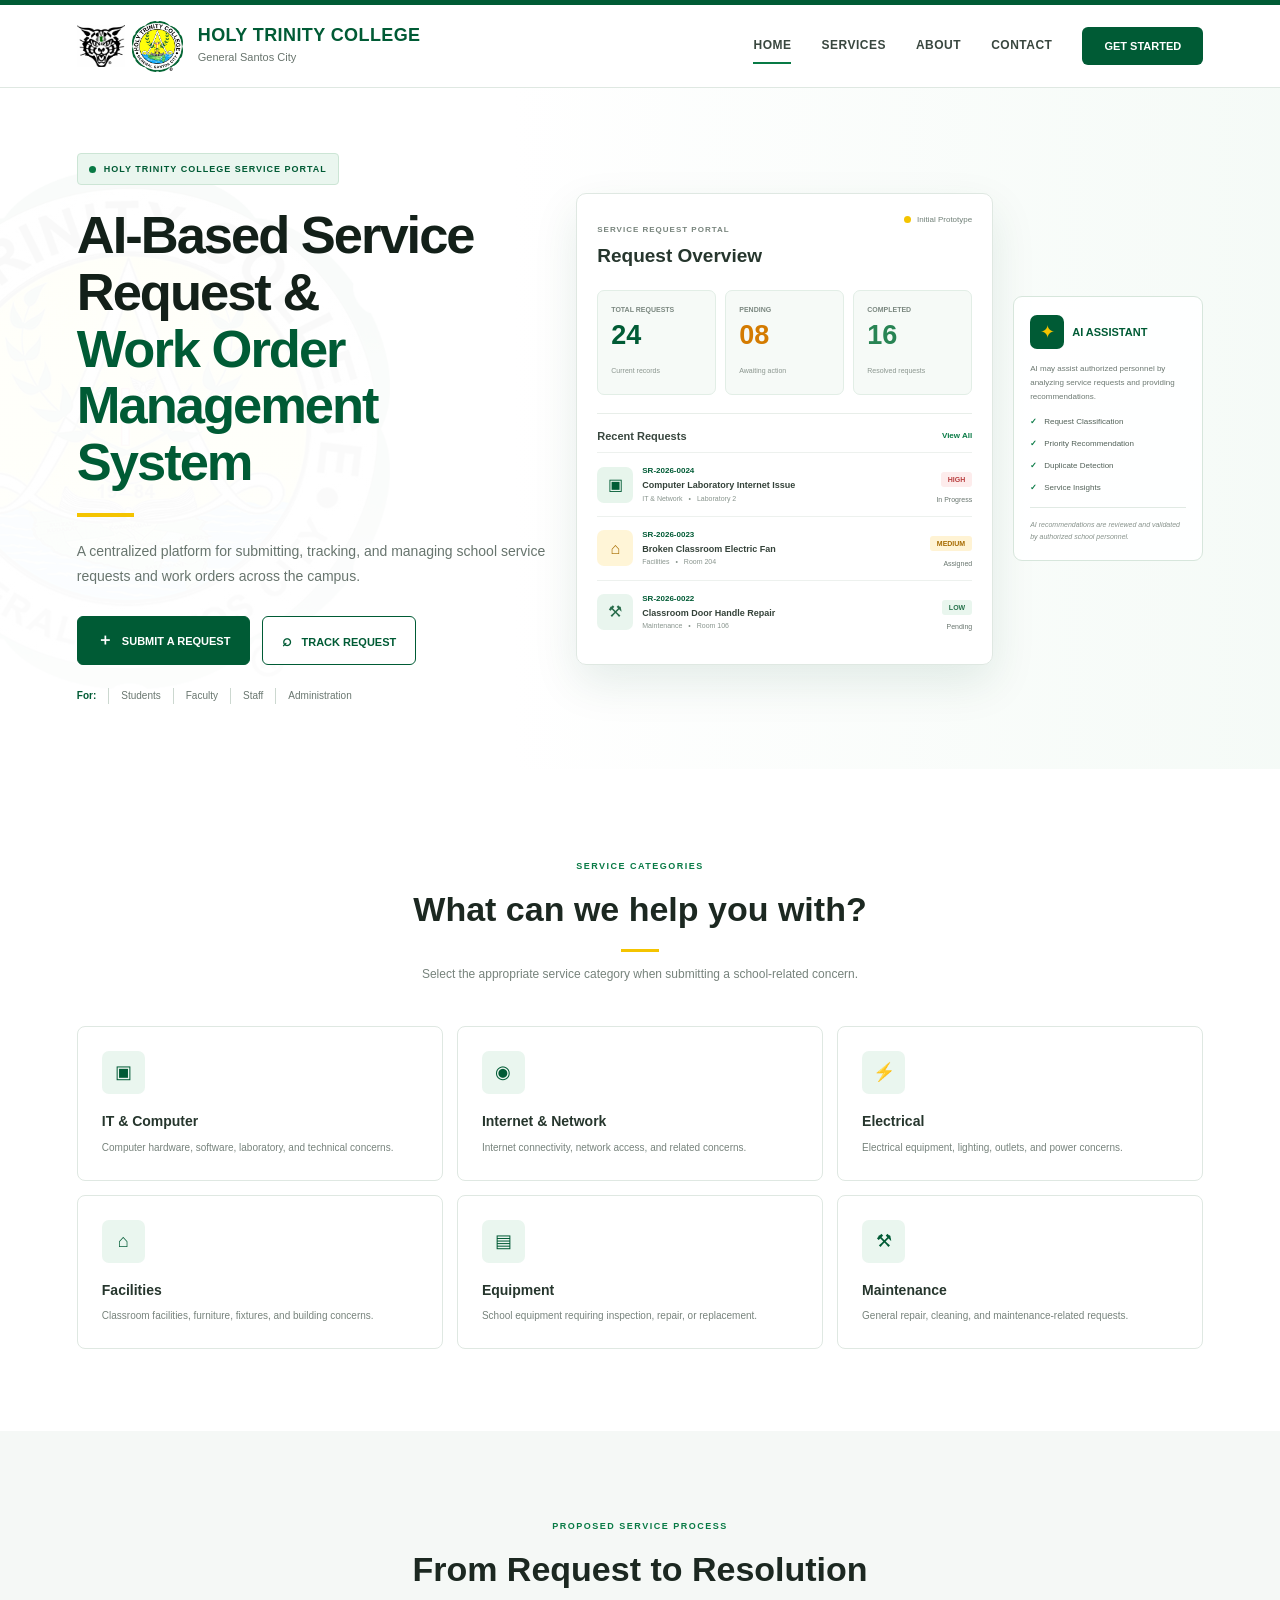
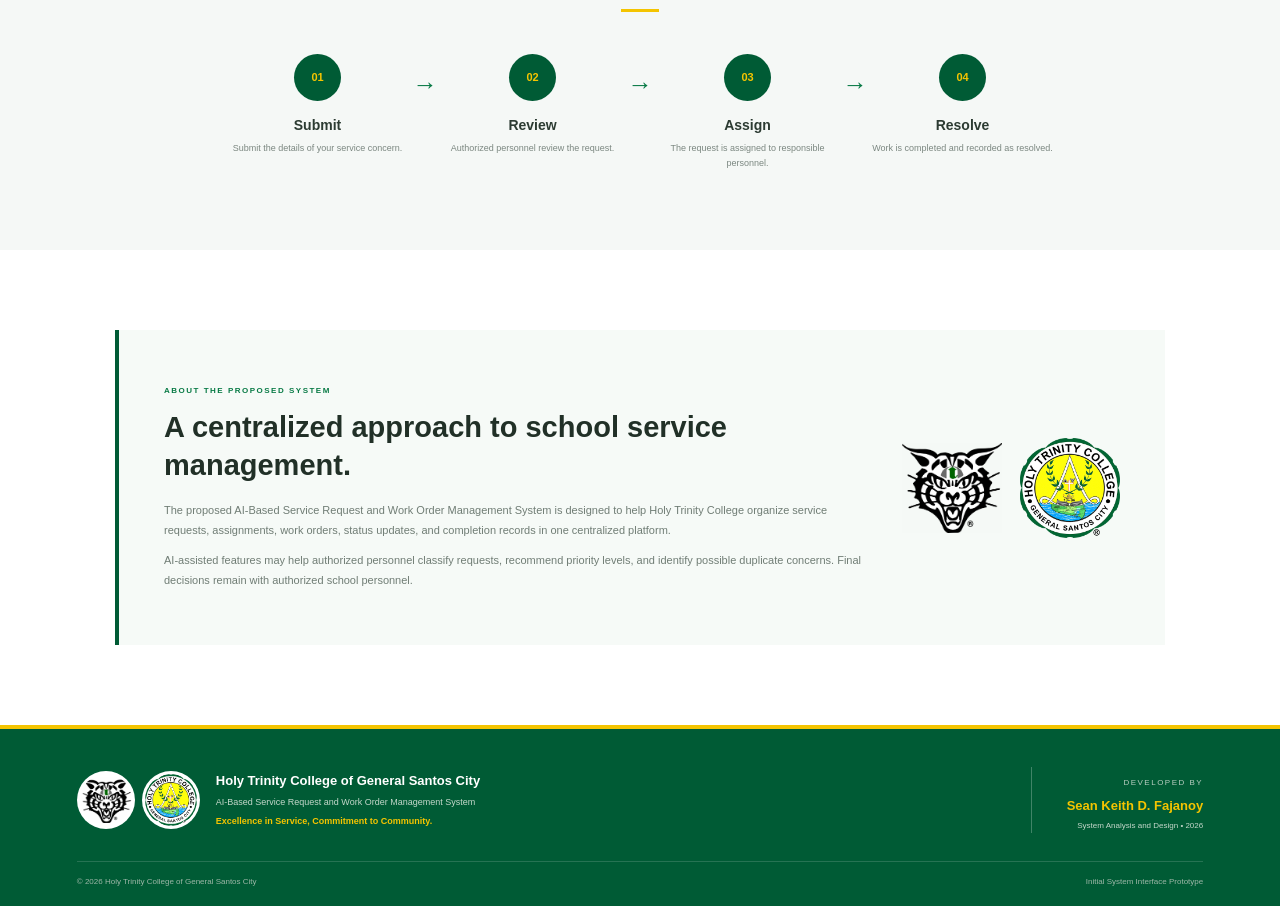
==== index.html @ aeca8814 "Initial system interface prototype" ====
<!DOCTYPE html>
<html lang="en">

<head>
    <meta charset="UTF-8">
    <meta name="viewport" content="width=device-width, initial-scale=1.0">

    <title>AI-Based Service Request and Work Order Management System</title>

    <link rel="stylesheet" href="css/style.css">
</head>

<body>

    <!-- =========================
         HEADER
    ========================== -->

    <header class="header">

        <div class="brand">

            <div class="logos">

                <img src="images/wildcatslogo.png"
                     alt="Holy Trinity College Wildcats Logo"
                     class="wildcats-logo">

                <img src="images/htclogo.png"
                     alt="Holy Trinity College Seal"
                     class="school-logo">

            </div>

            <div class="school-name">

                <h2>HOLY TRINITY COLLEGE</h2>

                <p>General Santos City</p>

            </div>

        </div>


        <nav>

            <a href="#home" class="active">HOME</a>

            <a href="#services">SERVICES</a>

            <a href="#about">ABOUT</a>

            <a href="#contact">CONTACT</a>

            <button class="nav-button" id="getStartedButton">
                GET STARTED
            </button>

        </nav>

    </header>



    <!-- =========================
         MAIN CONTENT
    ========================== -->

    <main>


        <!-- HERO SECTION -->

        <section class="hero" id="home">

            <div class="hero-background"></div>


            <div class="hero-content">

                <div class="school-label">

                    <span class="green-dot"></span>

                    HOLY TRINITY COLLEGE SERVICE PORTAL

                </div>


                <h1>

                    AI-Based Service Request &

                    <span>
                        Work Order Management System
                    </span>

                </h1>


                <div class="gold-line"></div>


                <p class="hero-description">

                    A centralized platform for submitting,
                    tracking, and managing school service
                    requests and work orders across the campus.

                </p>


                <div class="hero-buttons">

                    <button class="primary-button"
                            id="requestButton">

                        <span>＋</span>

                        SUBMIT A REQUEST

                    </button>


                    <button class="secondary-button"
                            id="trackButton">

                        <span>⌕</span>

                        TRACK REQUEST

                    </button>

                </div>


                <div class="users">

                    <strong>For:</strong>

                    <span>Students</span>

                    <span>Faculty</span>

                    <span>Staff</span>

                    <span>Administration</span>

                </div>

            </div>



            <!-- REQUEST DASHBOARD -->

            <div class="dashboard">

                <div class="dashboard-header">

                    <div>

                        <span class="dashboard-label">
                            SERVICE REQUEST PORTAL
                        </span>

                        <h2>
                            Request Overview
                        </h2>

                    </div>


                    <div class="prototype-status">

                        <span></span>

                        Initial Prototype

                    </div>

                </div>


                <!-- STATISTICS -->

                <div class="statistics">

                    <div class="stat-card">

                        <span>
                            TOTAL REQUESTS
                        </span>

                        <strong>
                            24
                        </strong>

                        <small>
                            Current records
                        </small>

                    </div>


                    <div class="stat-card pending-stat">

                        <span>
                            PENDING
                        </span>

                        <strong>
                            08
                        </strong>

                        <small>
                            Awaiting action
                        </small>

                    </div>


                    <div class="stat-card completed-stat">

                        <span>
                            COMPLETED
                        </span>

                        <strong>
                            16
                        </strong>

                        <small>
                            Resolved requests
                        </small>

                    </div>

                </div>



                <!-- RECENT REQUESTS -->

                <div class="recent-section">

                    <div class="section-header">

                        <h3>
                            Recent Requests
                        </h3>

                        <a href="#">
                            View All
                        </a>

                    </div>


                    <!-- REQUEST 1 -->

                    <div class="request-row">

                        <div class="request-icon computer">
                            <span>▣</span>
                        </div>


                        <div class="request-details">

                            <strong>
                                SR-2026-0024
                            </strong>

                            <h4>
                                Computer Laboratory Internet Issue
                            </h4>

                            <p>
                                IT & Network
                                <span>•</span>
                                Laboratory 2
                            </p>

                        </div>


                        <div class="request-status">

                            <span class="priority high">
                                HIGH
                            </span>

                            <small>
                                In Progress
                            </small>

                        </div>

                    </div>



                    <!-- REQUEST 2 -->

                    <div class="request-row">

                        <div class="request-icon facilities">
                            <span>⌂</span>
                        </div>


                        <div class="request-details">

                            <strong>
                                SR-2026-0023
                            </strong>

                            <h4>
                                Broken Classroom Electric Fan
                            </h4>

                            <p>
                                Facilities
                                <span>•</span>
                                Room 204
                            </p>

                        </div>


                        <div class="request-status">

                            <span class="priority medium">
                                MEDIUM
                            </span>

                            <small>
                                Assigned
                            </small>

                        </div>

                    </div>



                    <!-- REQUEST 3 -->

                    <div class="request-row">

                        <div class="request-icon maintenance">
                            <span>⚒</span>
                        </div>


                        <div class="request-details">

                            <strong>
                                SR-2026-0022
                            </strong>

                            <h4>
                                Classroom Door Handle Repair
                            </h4>

                            <p>
                                Maintenance
                                <span>•</span>
                                Room 106
                            </p>

                        </div>


                        <div class="request-status">

                            <span class="priority low">
                                LOW
                            </span>

                            <small>
                                Pending
                            </small>

                        </div>

                    </div>

                </div>

            </div>



            <!-- AI PANEL -->

            <div class="ai-panel">

                <div class="ai-header">

                    <div class="ai-icon">
                        ✦
                    </div>

                    <h3>
                        AI ASSISTANT
                    </h3>

                </div>


                <p>

                    AI may assist authorized personnel
                    by analyzing service requests and
                    providing recommendations.

                </p>


                <div class="ai-feature">

                    <span>✓</span>

                    Request Classification

                </div>


                <div class="ai-feature">

                    <span>✓</span>

                    Priority Recommendation

                </div>


                <div class="ai-feature">

                    <span>✓</span>

                    Duplicate Detection

                </div>


                <div class="ai-feature">

                    <span>✓</span>

                    Service Insights

                </div>


                <div class="ai-note">

                    AI recommendations are reviewed
                    and validated by authorized
                    school personnel.

                </div>

            </div>

        </section>



        <!-- SERVICES SECTION -->

        <section class="services" id="services">

            <div class="section-title">

                <span>
                    SERVICE CATEGORIES
                </span>

                <h2>
                    What can we help you with?
                </h2>

                <div class="title-line"></div>

                <p>
                    Select the appropriate service category
                    when submitting a school-related concern.
                </p>

            </div>


            <div class="service-grid">


                <div class="service-card">

                    <div class="service-icon">
                        ▣
                    </div>

                    <h3>
                        IT & Computer
                    </h3>

                    <p>
                        Computer hardware, software,
                        laboratory, and technical concerns.
                    </p>

                </div>



                <div class="service-card">

                    <div class="service-icon">
                        ◉
                    </div>

                    <h3>
                        Internet & Network
                    </h3>

                    <p>
                        Internet connectivity, network
                        access, and related concerns.
                    </p>

                </div>



                <div class="service-card">

                    <div class="service-icon">
                        ⚡
                    </div>

                    <h3>
                        Electrical
                    </h3>

                    <p>
                        Electrical equipment, lighting,
                        outlets, and power concerns.
                    </p>

                </div>



                <div class="service-card">

                    <div class="service-icon">
                        ⌂
                    </div>

                    <h3>
                        Facilities
                    </h3>

                    <p>
                        Classroom facilities, furniture,
                        fixtures, and building concerns.
                    </p>

                </div>



                <div class="service-card">

                    <div class="service-icon">
                        ▤
                    </div>

                    <h3>
                        Equipment
                    </h3>

                    <p>
                        School equipment requiring
                        inspection, repair, or replacement.
                    </p>

                </div>



                <div class="service-card">

                    <div class="service-icon">
                        ⚒
                    </div>

                    <h3>
                        Maintenance
                    </h3>

                    <p>
                        General repair, cleaning, and
                        maintenance-related requests.
                    </p>

                </div>

            </div>

        </section>



        <!-- WORKFLOW -->

        <section class="workflow">

            <div class="section-title">

                <span>
                    PROPOSED SERVICE PROCESS
                </span>

                <h2>
                    From Request to Resolution
                </h2>

                <div class="title-line"></div>

            </div>


            <div class="workflow-container">


                <div class="workflow-step">

                    <div class="step-number">
                        01
                    </div>

                    <h3>
                        Submit
                    </h3>

                    <p>
                        Submit the details of
                        your service concern.
                    </p>

                </div>


                <div class="workflow-arrow">
                    →
                </div>


                <div class="workflow-step">

                    <div class="step-number">
                        02
                    </div>

                    <h3>
                        Review
                    </h3>

                    <p>
                        Authorized personnel
                        review the request.
                    </p>

                </div>


                <div class="workflow-arrow">
                    →
                </div>


                <div class="workflow-step">

                    <div class="step-number">
                        03
                    </div>

                    <h3>
                        Assign
                    </h3>

                    <p>
                        The request is assigned
                        to responsible personnel.
                    </p>

                </div>


                <div class="workflow-arrow">
                    →
                </div>


                <div class="workflow-step">

                    <div class="step-number">
                        04
                    </div>

                    <h3>
                        Resolve
                    </h3>

                    <p>
                        Work is completed and
                        recorded as resolved.
                    </p>

                </div>

            </div>

        </section>



        <!-- ABOUT SECTION -->

        <section class="about" id="about">

            <div class="about-box">

                <div class="about-content">

                    <span>
                        ABOUT THE PROPOSED SYSTEM
                    </span>

                    <h2>
                        A centralized approach
                        to school service management.
                    </h2>

                    <p>
                        The proposed AI-Based Service Request
                        and Work Order Management System is
                        designed to help Holy Trinity College
                        organize service requests, assignments,
                        work orders, status updates, and
                        completion records in one centralized
                        platform.
                    </p>

                    <p>
                        AI-assisted features may help authorized
                        personnel classify requests, recommend
                        priority levels, and identify possible
                        duplicate concerns. Final decisions
                        remain with authorized school personnel.
                    </p>

                </div>


                <div class="about-logos">

                    <img src="images/wildcatslogo.png"
                         alt="Wildcats Logo">

                    <img src="images/htclogo.png"
                         alt="Holy Trinity College Logo">

                </div>

            </div>

        </section>

    </main>



    <!-- =========================
         FOOTER
    ========================== -->

    <footer id="contact">

        <div class="footer-main">


            <div class="footer-brand">

                <div class="footer-logos">

                    <img src="images/wildcatslogo.png"
                         alt="Wildcats Logo">

                    <img src="images/htclogo.png"
                         alt="Holy Trinity College Logo">

                </div>


                <div>

                    <h3>
                        Holy Trinity College
                        of General Santos City
                    </h3>

                    <p>
                        AI-Based Service Request and
                        Work Order Management System
                    </p>

                    <strong>
                        Excellence in Service,
                        Commitment to Community.
                    </strong>

                </div>

            </div>



            <div class="developer">

                <span>
                    DEVELOPED BY
                </span>

                <h3>
                    Sean Keith D. Fajanoy
                </h3>

                <p>
                    System Analysis and Design
                    • 2026
                </p>

            </div>

        </div>


        <div class="footer-bottom">

            <span>
                © 2026 Holy Trinity College
                of General Santos City
            </span>

            <span>
                Initial System Interface Prototype
            </span>

        </div>

    </footer>



    <script src="js/script.js"></script>

</body>

</html>
---- css/style.css ----
/* =========================================
   GENERAL
========================================= */

* {
    margin: 0;
    padding: 0;
    box-sizing: border-box;
}

html {
    scroll-behavior: smooth;
}

body {
    font-family: "Segoe UI", Arial, sans-serif;

    background: #ffffff;

    color: #17231d;

    line-height: 1.6;
}

button {
    font-family: inherit;
}


/* =========================================
   SCHOOL COLORS
========================================= */

:root {

    --green-dark: #005b35;

    --green: #087a45;

    --green-light: #eaf6ef;

    --gold: #f4c400;

    --gold-light: #fff7cc;

    --white: #ffffff;

    --black: #17231d;

    --gray: #66736c;

    --light-gray: #f5f8f6;

    --border: #dfe8e2;

}


/* =========================================
   HEADER
========================================= */

.header {

    height: 88px;

    padding: 0 6%;

    display: flex;

    align-items: center;

    justify-content: space-between;

    background: #ffffff;

    border-top: 5px solid var(--green-dark);

    border-bottom: 1px solid var(--border);

    position: sticky;

    top: 0;

    z-index: 1000;

}


/* BRAND */

.brand {

    display: flex;

    align-items: center;

    gap: 15px;

}


.logos {

    display: flex;

    align-items: center;

    gap: 7px;

}


.wildcats-logo {

    width: 48px;

    height: 48px;

    object-fit: contain;

}


.school-logo {

    width: 51px;

    height: 51px;

    object-fit: contain;

}


.school-name h2 {

    font-size: 18px;

    color: var(--green-dark);

    letter-spacing: .4px;

    line-height: 1.1;

}


.school-name p {

    color: #68746d;

    font-size: 11px;

    margin-top: 3px;

}


/* NAVIGATION */

nav {

    display: flex;

    align-items: center;

    gap: 30px;

}


nav a {

    text-decoration: none;

    color: #39473f;

    font-size: 12px;

    font-weight: 600;

    letter-spacing: .5px;

    position: relative;

}


nav a::after {

    content: "";

    position: absolute;

    left: 0;

    bottom: -8px;

    width: 0;

    height: 2px;

    background: var(--green);

    transition: .2s;

}


nav a:hover::after,

nav a.active::after {

    width: 100%;

}


.nav-button {

    border: none;

    background: var(--green-dark);

    color: white;

    padding: 13px 22px;

    border-radius: 6px;

    font-size: 11px;

    font-weight: 700;

    cursor: pointer;

    transition: .2s;

}


.nav-button:hover {

    background: #004627;

    transform: translateY(-1px);

}


/* =========================================
   HERO
========================================= */

.hero {

    position: relative;

    min-height: 620px;

    padding: 65px 6%;

    display: grid;

    grid-template-columns: 1.15fr 1fr 190px;

    gap: 20px;

    align-items: center;

    overflow: hidden;

    background:
        linear-gradient(
            90deg,
            rgba(255,255,255,.97) 0%,
            rgba(255,255,255,.91) 40%,
            rgba(244,250,246,.90) 100%
        );

}


/* BACKGROUND IMAGE EFFECT */

.hero-background {

    position: absolute;

    inset: 0;

    background-image:
        linear-gradient(
            rgba(255,255,255,.72),
            rgba(255,255,255,.90)
        ),
        url("../images/htclogo.png");

    background-size: 520px;

    background-repeat: no-repeat;

    background-position: -130px center;

    opacity: .09;

    pointer-events: none;

}


/* HERO CONTENT */

.hero-content {

    position: relative;

    z-index: 2;

}


.school-label {

    display: inline-flex;

    align-items: center;

    gap: 8px;

    background: var(--green-light);

    color: var(--green-dark);

    border: 1px solid #cce5d5;

    border-radius: 4px;

    padding: 8px 11px;

    font-size: 9px;

    font-weight: 800;

    letter-spacing: 1px;

    margin-bottom: 22px;

}


.green-dot {

    width: 7px;

    height: 7px;

    background: var(--green);

    border-radius: 50%;

}


.hero h1 {

    max-width: 680px;

    font-size: clamp(39px, 4.1vw, 57px);

    line-height: 1.08;

    letter-spacing: -2px;

    color: #132019;

}


.hero h1 span {

    display: block;

    color: var(--green-dark);

}


.gold-line {

    width: 57px;

    height: 4px;

    background: var(--gold);

    margin: 22px 0;

}


.hero-description {

    max-width: 570px;

    font-size: 14px;

    color: #68756e;

    line-height: 1.8;

}


.hero-buttons {

    display: flex;

    gap: 12px;

    margin-top: 27px;

}


.primary-button,
.secondary-button {

    padding: 13px 19px;

    border-radius: 6px;

    font-size: 11px;

    font-weight: 700;

    cursor: pointer;

    transition: .2s;

}


.primary-button {

    background: var(--green-dark);

    color: white;

    border: 1px solid var(--green-dark);

}


.primary-button:hover {

    background: #004a2b;

    transform: translateY(-2px);

}


.secondary-button {

    background: white;

    color: var(--green-dark);

    border: 1px solid var(--green-dark);

}


.secondary-button:hover {

    background: var(--green-light);

}


.primary-button span,
.secondary-button span {

    font-size: 16px;

    margin-right: 6px;

}


.users {

    margin-top: 23px;

    display: flex;

    flex-wrap: wrap;

    gap: 12px;

    color: #69766f;

    font-size: 10px;

}


.users strong {

    color: var(--green-dark);

}


.users span {

    padding-left: 12px;

    border-left: 1px solid #ccd8d0;

}


/* =========================================
   DASHBOARD
========================================= */

.dashboard {

    position: relative;

    z-index: 3;

    background: rgba(255,255,255,.97);

    border: 1px solid var(--border);

    border-radius: 10px;

    padding: 20px;

    box-shadow:
        0 18px 45px rgba(0,80,45,.10);

}


.dashboard-header {

    display: flex;

    align-items: flex-start;

    justify-content: space-between;

    margin-bottom: 18px;

}


.dashboard-label {

    color: #77847c;

    font-size: 8px;

    font-weight: 800;

    letter-spacing: 1px;

}


.dashboard-header h2 {

    font-size: 19px;

    color: #26362d;

    margin-top: 2px;

}


.prototype-status {

    display: flex;

    align-items: center;

    gap: 6px;

    font-size: 8px;

    color: #718078;

}


.prototype-status span {

    width: 7px;

    height: 7px;

    background: var(--gold);

    border-radius: 50%;

}


/* STATISTICS */

.statistics {

    display: grid;

    grid-template-columns: repeat(3, 1fr);

    gap: 9px;

}


.stat-card {

    background: #f6faf7;

    border: 1px solid #e2eee6;

    padding: 13px;

    border-radius: 7px;

}


.stat-card span {

    display: block;

    color: #7b8880;

    font-size: 7px;

    font-weight: 700;

}


.stat-card strong {

    display: block;

    color: var(--green-dark);

    font-size: 27px;

    line-height: 1.2;

    margin: 4px 0;

}


.stat-card small {

    color: #8b968f;

    font-size: 7px;

}


.pending-stat strong {

    color: #d47b00;

}


.completed-stat strong {

    color: #288454;

}


/* RECENT REQUESTS */

.recent-section {

    margin-top: 18px;

    border-top: 1px solid #e8eee9;

    padding-top: 14px;

}


.section-header {

    display: flex;

    align-items: center;

    justify-content: space-between;

    margin-bottom: 7px;

}


.section-header h3 {

    font-size: 11px;

    color: #39473f;

}


.section-header a {

    text-decoration: none;

    font-size: 8px;

    color: var(--green);

    font-weight: 700;

}


.request-row {

    display: flex;

    align-items: center;

    gap: 9px;

    padding: 11px 0;

    border-top: 1px solid #edf1ee;

}


.request-icon {

    min-width: 36px;

    width: 36px;

    height: 36px;

    border-radius: 7px;

    display: flex;

    align-items: center;

    justify-content: center;

    font-size: 16px;

}


.computer {

    color: var(--green-dark);

    background: #e7f5ec;

}


.facilities {

    color: #a76d00;

    background: #fff5d7;

}


.maintenance {

    color: #276c4a;

    background: #e9f5ee;

}


.request-details {

    flex: 1;

    min-width: 0;

}


.request-details strong {

    display: block;

    font-size: 8px;

    color: var(--green-dark);

}


.request-details h4 {

    font-size: 9px;

    color: #344239;

    white-space: nowrap;

    overflow: hidden;

    text-overflow: ellipsis;

}


.request-details p {

    font-size: 7px;

    color: #89958e;

}


.request-details p span {

    padding: 0 4px;

}


.request-status {

    text-align: right;

}


.request-status small {

    display: block;

    font-size: 7px;

    color: #68756e;

    margin-top: 4px;

}


.priority {

    padding: 4px 7px;

    border-radius: 3px;

    font-size: 7px;

    font-weight: 800;

}


.high {

    color: #b94040;

    background: #fdecec;

}


.medium {

    color: #a66a00;

    background: #fff3d4;

}


.low {

    color: #27734c;

    background: #e9f6ee;

}


/* =========================================
   AI PANEL
========================================= */

.ai-panel {

    position: relative;

    z-index: 3;

    border: 1px solid #d7e6dc;

    background: rgba(255,255,255,.94);

    border-radius: 9px;

    padding: 18px 16px;

    align-self: center;

}


.ai-header {

    display: flex;

    align-items: center;

    gap: 8px;

    margin-bottom: 13px;

}


.ai-icon {

    width: 34px;

    height: 34px;

    background: var(--green-dark);

    color: var(--gold);

    border-radius: 7px;

    display: flex;

    justify-content: center;

    align-items: center;

    font-size: 18px;

}


.ai-header h3 {

    font-size: 11px;

    color: var(--green-dark);

}


.ai-panel > p {

    font-size: 8px;

    color: #6d7972;

    line-height: 1.7;

    margin-bottom: 13px;

}


.ai-feature {

    display: flex;

    align-items: center;

    gap: 7px;

    color: #526158;

    font-size: 8px;

    margin: 9px 0;

}


.ai-feature span {

    color: var(--green);

    font-weight: 900;

}


.ai-note {

    border-top: 1px solid #e1eae4;

    margin-top: 13px;

    padding-top: 11px;

    color: #87928b;

    font-size: 7px;

    font-style: italic;

    line-height: 1.6;

}


/* =========================================
   SERVICES
========================================= */

.services {

    padding: 82px 6%;

    background: white;

}


.section-title {

    text-align: center;

    max-width: 650px;

    margin: auto auto 42px;

}


.section-title > span {

    color: var(--green);

    font-size: 9px;

    font-weight: 800;

    letter-spacing: 1.5px;

}


.section-title h2 {

    font-size: 34px;

    color: #1c2821;

    margin: 5px 0;

}


.title-line {

    width: 38px;

    height: 3px;

    background: var(--gold);

    margin: 13px auto;

}


.section-title p {

    color: #77837c;

    font-size: 12px;

}


.service-grid {

    max-width: 1200px;

    margin: auto;

    display: grid;

    grid-template-columns: repeat(3, 1fr);

    gap: 14px;

}


.service-card {

    padding: 24px;

    border: 1px solid var(--border);

    border-radius: 8px;

    background: #ffffff;

    transition: .25s;

}


.service-card:hover {

    border-color: #9fc8ad;

    box-shadow:
        0 10px 30px rgba(0,90,50,.08);

    transform: translateY(-4px);

}


.service-icon {

    width: 43px;

    height: 43px;

    display: flex;

    justify-content: center;

    align-items: center;

    background: var(--green-light);

    color: var(--green-dark);

    border-radius: 7px;

    font-size: 18px;

    margin-bottom: 16px;

}


.service-card h3 {

    font-size: 14px;

    color: #26362d;

    margin-bottom: 6px;

}


.service-card p {

    color: #77837c;

    font-size: 10px;

    line-height: 1.7;

}


/* =========================================
   WORKFLOW
========================================= */

.workflow {

    padding: 80px 6%;

    background: #f5f8f6;

}


.workflow-container {

    max-width: 1000px;

    margin: auto;

    display: flex;

    align-items: flex-start;

    justify-content: center;

}


.workflow-step {

    text-align: center;

    width: 190px;

}


.step-number {

    width: 47px;

    height: 47px;

    margin: auto auto 13px;

    border-radius: 50%;

    background: var(--green-dark);

    color: var(--gold);

    display: flex;

    justify-content: center;

    align-items: center;

    font-size: 11px;

    font-weight: 800;

}


.workflow-step h3 {

    font-size: 14px;

    color: #2c3b32;

}


.workflow-step p {

    font-size: 9px;

    color: #7b8780;

    line-height: 1.6;

    margin-top: 5px;

}


.workflow-arrow {

    color: var(--green);

    font-size: 25px;

    margin-top: 10px;

}


/* =========================================
   ABOUT
========================================= */

.about {

    padding: 80px 6%;

    background: white;

}


.about-box {

    max-width: 1050px;

    margin: auto;

    background: #f6faf7;

    border-left: 4px solid var(--green-dark);

    padding: 45px;

    display: flex;

    justify-content: space-between;

    align-items: center;

    gap: 40px;

}


.about-content {

    max-width: 720px;

}


.about-content > span {

    color: var(--green);

    font-size: 8px;

    font-weight: 800;

    letter-spacing: 1.5px;

}


.about-content h2 {

    font-size: 29px;

    line-height: 1.3;

    color: #213027;

    margin: 8px 0 17px;

}


.about-content p {

    color: #707d75;

    font-size: 11px;

    line-height: 1.8;

    margin-bottom: 10px;

}


.about-logos {

    display: flex;

    align-items: center;

    gap: 18px;

}


.about-logos img {

    width: 100px;

    height: 100px;

    object-fit: contain;

}


/* =========================================
   FOOTER
========================================= */

footer {

    background: var(--green-dark);

    color: white;

    padding: 38px 6% 18px;

    border-top: 4px solid var(--gold);

}


.footer-main {

    display: flex;

    justify-content: space-between;

    align-items: center;

    gap: 30px;

}


.footer-brand {

    display: flex;

    align-items: center;

    gap: 16px;

}


.footer-logos {

    display: flex;

    gap: 7px;

}


.footer-logos img {

    width: 58px;

    height: 58px;

    object-fit: contain;

    background: white;

    border-radius: 50%;

    padding: 3px;

}


.footer-brand h3 {

    font-size: 13px;

}


.footer-brand p {

    font-size: 9px;

    color: #c4d8cb;

    margin-top: 3px;

}


.footer-brand strong {

    display: block;

    color: var(--gold);

    font-size: 9px;

    margin-top: 5px;

}


.developer {

    text-align: right;

    border-left: 1px solid rgba(255,255,255,.25);

    padding-left: 35px;

}


.developer span {

    color: #b8cec1;

    font-size: 8px;

    letter-spacing: 1.5px;

}


.developer h3 {

    color: var(--gold);

    font-size: 13px;

    margin-top: 3px;

}


.developer p {

    color: #c4d8cb;

    font-size: 8px;

    margin-top: 3px;

}


.footer-bottom {

    border-top: 1px solid rgba(255,255,255,.15);

    margin-top: 28px;

    padding-top: 14px;

    display: flex;

    justify-content: space-between;

    color: #9db7a8;

    font-size: 8px;

}


/* =========================================
   RESPONSIVE
========================================= */

@media (max-width: 1150px) {

    .hero {

        grid-template-columns: 1fr 1fr;

    }

    .ai-panel {

        grid-column: 1 / -1;

        max-width: 500px;

        width: 100%;

        margin: auto;

    }

}


@media (max-width: 850px) {

    .header {

        padding: 0 4%;

    }

    nav a {

        display: none;

    }

    .hero {

        grid-template-columns: 1fr;

        padding: 55px 5%;

    }

    .hero-content {

        text-align: center;

    }

    .school-label {

        margin-left: auto;

        margin-right: auto;

    }

    .gold-line {

        margin-left: auto;

        margin-right: auto;

    }

    .hero-description {

        margin-left: auto;

        margin-right: auto;

    }

    .hero-buttons {

        justify-content: center;

    }

    .users {

        justify-content: center;

    }

    .dashboard {

        width: 100%;

    }

    .ai-panel {

        grid-column: auto;

        max-width: none;

    }

    .service-grid {

        grid-template-columns: repeat(2, 1fr);

    }

    .about-box {

        flex-direction: column;

        align-items: flex-start;

    }

}


@media (max-width: 600px) {

    .header {

        height: 76px;

    }

    .school-name h2 {

        font-size: 13px;

    }

    .school-name p {

        font-size: 9px;

    }

    .wildcats-logo {

        width: 38px;

        height: 38px;

    }

    .school-logo {

        width: 40px;

        height: 40px;

    }

    .nav-button {

        padding: 10px 13px;

        font-size: 9px;

    }

    .hero h1 {

        font-size: 38px;

    }

    .hero-buttons {

        flex-direction: column;

    }

    .primary-button,
    .secondary-button {

        width: 100%;

    }

    .statistics {

        grid-template-columns: 1fr;

    }

    .service-grid {

        grid-template-columns: 1fr;

    }

    .workflow-container {

        flex-direction: column;

        align-items: center;

        gap: 15px;

    }

    .workflow-arrow {

        transform: rotate(90deg);

    }

    .about-box {

        padding: 30px;

    }

    .about-logos {

        width: 100%;

        justify-content: center;

    }

    .footer-main {

        flex-direction: column;

        align-items: flex-start;

    }

    .developer {

        text-align: left;

        border-left: none;

        border-top: 1px solid rgba(255,255,255,.25);

        padding-left: 0;

        padding-top: 20px;

        width: 100%;

    }

    .footer-bottom {

        flex-direction: column;

        gap: 5px;

    }

}
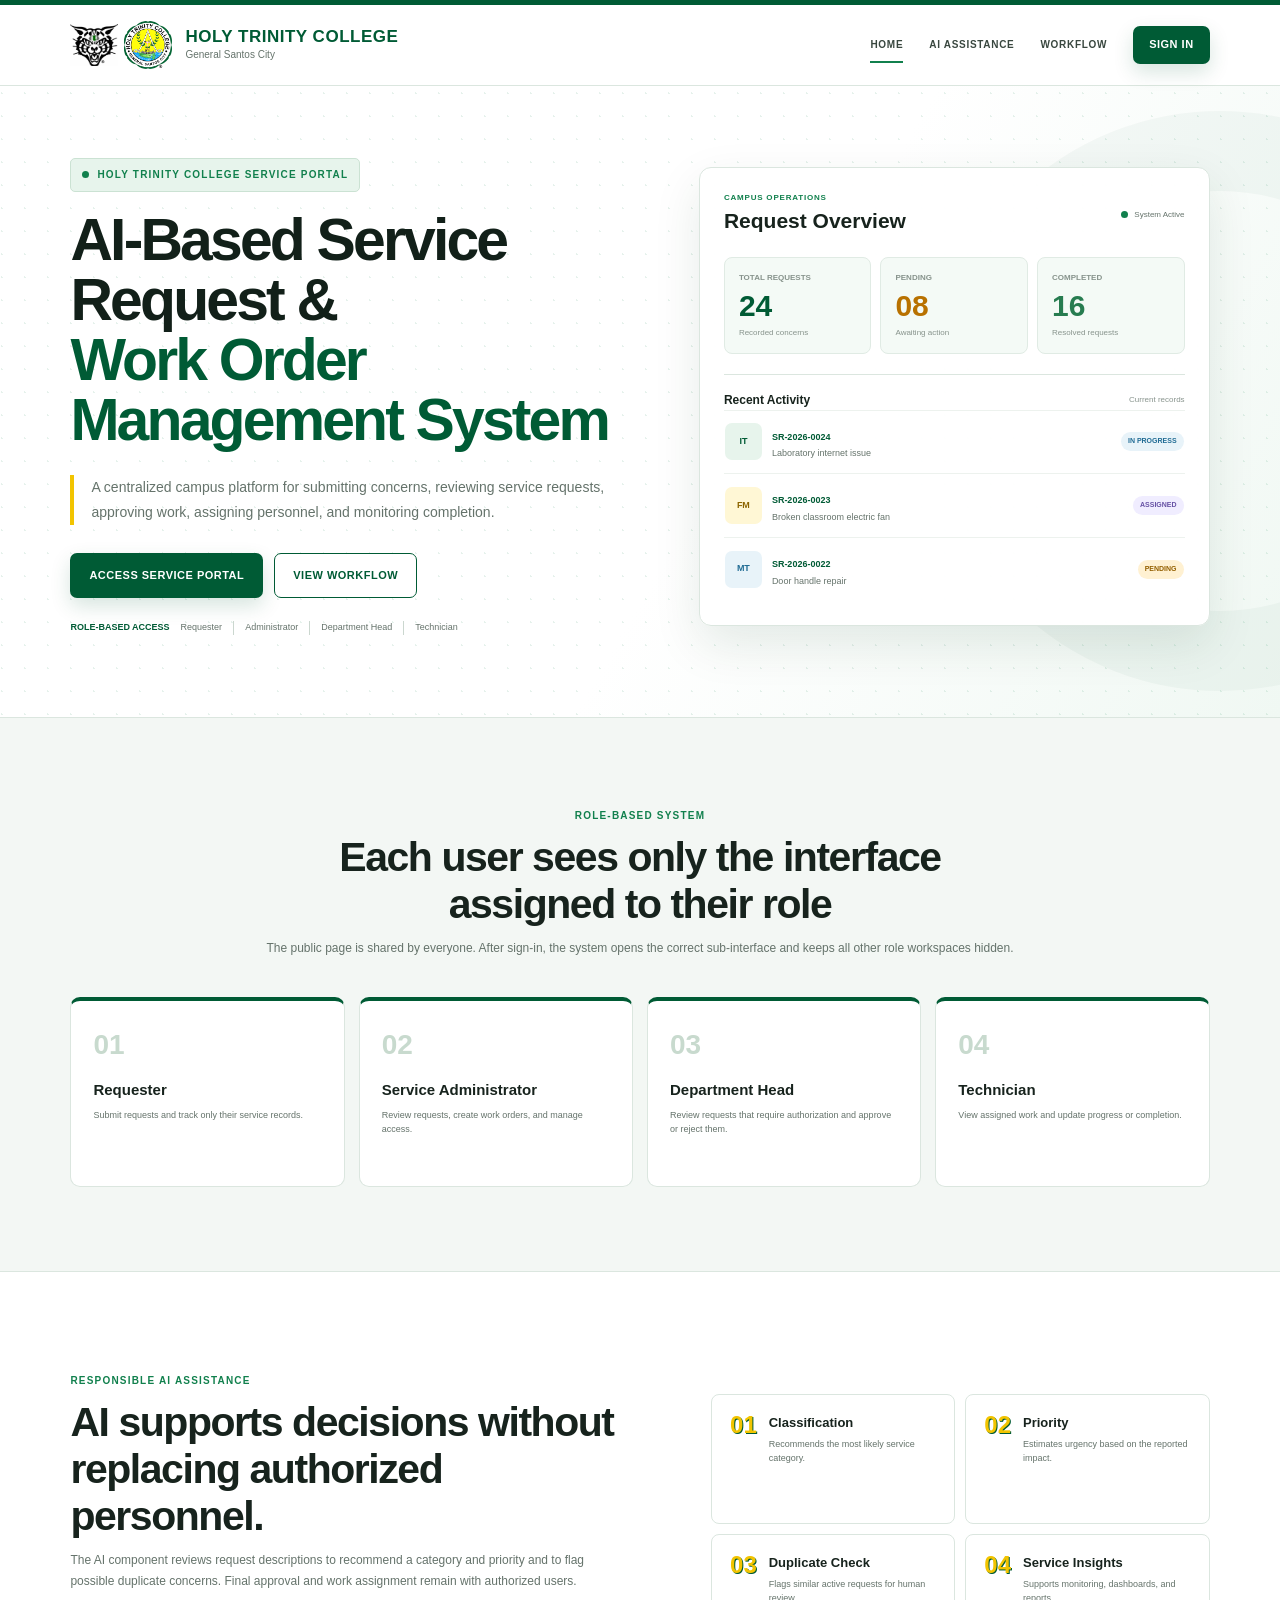
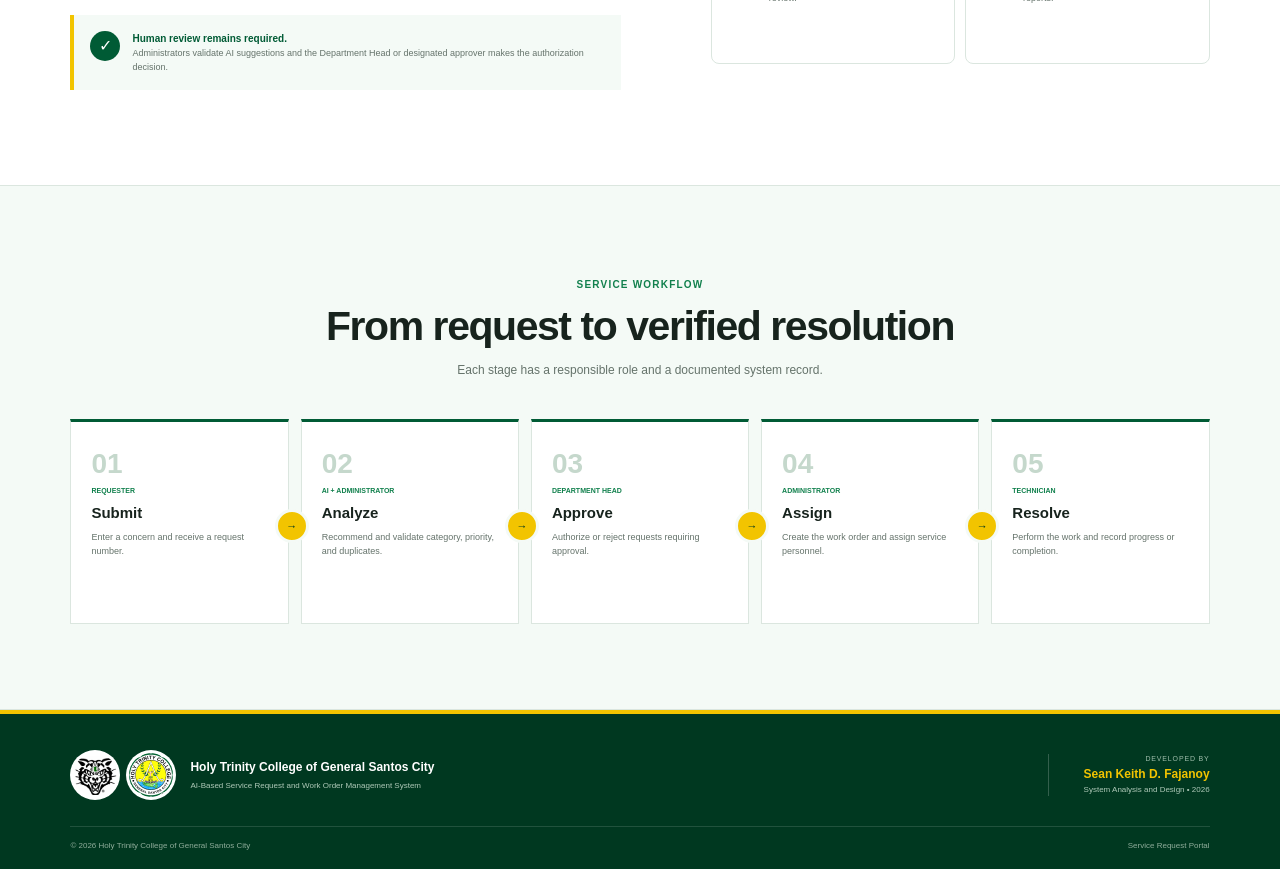
==== commit 465b3994: "Updated role-based interfaces and fixed sign in" ====
--- a/index.html
+++ b/index.html
@@ -1,817 +1,2897 @@
 <!DOCTYPE html>
 <html lang="en">
-
 <head>
     <meta charset="UTF-8">
     <meta name="viewport" content="width=device-width, initial-scale=1.0">
 
-    <title>AI-Based Service Request and Work Order Management System</title>
+    <meta
+        name="description"
+        content="AI-Based Service Request and Work Order Management System of Holy Trinity College of General Santos City."
+    >
+
+    <title>HTC Service Request Portal</title>
 
     <link rel="stylesheet" href="css/style.css">
 </head>
 
 <body>
 
-    <!-- =========================
+    <!-- =====================================================
+         ACCESSIBILITY
+    ====================================================== -->
+
+    <a class="skip-link" href="#mainContent">
+        Skip to main content
+    </a>
+
+
+    <!-- =====================================================
          HEADER
-    ========================== -->
-
-    <header class="header">
-
-        <div class="brand">
-
-            <div class="logos">
-
-                <img src="images/wildcatslogo.png"
-                     alt="Holy Trinity College Wildcats Logo"
-                     class="wildcats-logo">
-
-                <img src="images/htclogo.png"
-                     alt="Holy Trinity College Seal"
-                     class="school-logo">
+    ====================================================== -->
+
+    <header class="site-header">
+
+        <!-- Brand -->
+
+        <a
+            class="brand"
+            href="#home"
+            aria-label="Holy Trinity College Service Portal home"
+        >
+            <span class="brand-logos">
+                <img
+                    src="images/wildcatslogo.png"
+                    alt="Holy Trinity College Wildcats Logo"
+                >
+
+                <img
+                    src="images/htclogo.png"
+                    alt="Holy Trinity College Seal"
+                >
+            </span>
+
+            <span class="brand-copy">
+                <strong>HOLY TRINITY COLLEGE</strong>
+                <small>General Santos City</small>
+            </span>
+        </a>
+
+
+        <!-- Mobile Menu Button -->
+
+        <button
+            class="menu-button"
+            id="menuButton"
+            type="button"
+            aria-label="Open navigation"
+            aria-expanded="false"
+        >
+            <span></span>
+            <span></span>
+            <span></span>
+        </button>
+
+
+        <!-- Main Navigation -->
+
+        <nav
+            class="main-nav"
+            id="mainNav"
+            aria-label="Main navigation"
+        >
+            <a class="active" href="#home">
+                Home
+            </a>
+
+            <a href="#ai-assistance">
+                AI Assistance
+            </a>
+
+            <a href="#workflow">
+                Workflow
+            </a>
+
+            <a
+                id="workspaceNavLink"
+                href="#workspace"
+                hidden
+            >
+                My Workspace
+            </a>
+
+            <button
+                class="button button-small button-primary"
+                id="signInButton"
+                type="button"
+            >
+                Sign In
+            </button>
+        </nav>
+
+    </header>
+
+
+    <!-- =====================================================
+         MAIN CONTENT
+    ====================================================== -->
+
+    <main id="mainContent">
+
+
+        <!-- =================================================
+             PUBLIC / MAIN INTERFACE
+        ================================================== -->
+
+        <div id="publicContent">
+
+
+            <!-- =============================================
+                 HERO SECTION
+            ============================================== -->
+
+            <section
+                class="hero"
+                id="home"
+            >
+                <div class="section-shell hero-grid">
+
+
+                    <!-- Hero Content -->
+
+                    <div class="hero-copy">
+
+                        <span class="eyebrow">
+                            <i></i>
+                            Holy Trinity College Service Portal
+                        </span>
+
+                        <h1>
+                            AI-Based Service Request &amp;
+                            <em>Work Order Management System</em>
+                        </h1>
+
+                        <p>
+                            A centralized campus platform for submitting concerns,
+                            reviewing service requests, approving work, assigning
+                            personnel, and monitoring completion.
+                        </p>
+
+
+                        <!-- Hero Buttons -->
+
+                        <div class="hero-actions">
+
+                            <button
+                                class="button button-primary"
+                                id="heroAccessButton"
+                                type="button"
+                            >
+                                Access Service Portal
+                            </button>
+
+                            <a
+                                class="button button-secondary"
+                                href="#workflow"
+                            >
+                                View Workflow
+                            </a>
+
+                        </div>
+
+
+                        <!-- User Roles -->
+
+                        <div
+                            class="audience-list"
+                            aria-label="System users"
+                        >
+                            <strong>Role-based access</strong>
+
+                            <span>Requester</span>
+                            <span>Administrator</span>
+                            <span>Department Head</span>
+                            <span>Technician</span>
+                        </div>
+
+                    </div>
+
+
+                    <!-- Request Overview -->
+
+                    <aside
+                        class="overview-card"
+                        aria-label="Service overview"
+                    >
+
+                        <div class="overview-heading">
+
+                            <div>
+                                <small>Campus Operations</small>
+                                <h2>Request Overview</h2>
+                            </div>
+
+                            <span class="live-indicator">
+                                <i></i>
+                                System Active
+                            </span>
+
+                        </div>
+
+
+                        <!-- Metrics -->
+
+                        <div class="metric-grid">
+
+                            <article>
+                                <span>Total Requests</span>
+                                <strong id="totalRequestMetric">24</strong>
+                                <small>Recorded concerns</small>
+                            </article>
+
+                            <article class="metric-pending">
+                                <span>Pending</span>
+                                <strong id="pendingRequestMetric">08</strong>
+                                <small>Awaiting action</small>
+                            </article>
+
+                            <article class="metric-completed">
+                                <span>Completed</span>
+                                <strong>16</strong>
+                                <small>Resolved requests</small>
+                            </article>
+
+                        </div>
+
+
+                        <!-- Recent Activity -->
+
+                        <div class="activity-list">
+
+                            <div class="activity-heading">
+                                <h3>Recent Activity</h3>
+                                <span>Current records</span>
+                            </div>
+
+
+                            <div class="activity-row">
+
+                                <span class="activity-icon green">
+                                    IT
+                                </span>
+
+                                <div>
+                                    <strong>SR-2026-0024</strong>
+                                    <p>Laboratory internet issue</p>
+                                </div>
+
+                                <span class="badge badge-progress">
+                                    In Progress
+                                </span>
+
+                            </div>
+
+
+                            <div class="activity-row">
+
+                                <span class="activity-icon gold">
+                                    FM
+                                </span>
+
+                                <div>
+                                    <strong>SR-2026-0023</strong>
+                                    <p>Broken classroom electric fan</p>
+                                </div>
+
+                                <span class="badge badge-assigned">
+                                    Assigned
+                                </span>
+
+                            </div>
+
+
+                            <div class="activity-row">
+
+                                <span class="activity-icon blue">
+                                    MT
+                                </span>
+
+                                <div>
+                                    <strong>SR-2026-0022</strong>
+                                    <p>Door handle repair</p>
+                                </div>
+
+                                <span class="badge badge-pending">
+                                    Pending
+                                </span>
+
+                            </div>
+
+                        </div>
+
+                    </aside>
+
+                </div>
+            </section>
+
+
+            <!-- =============================================
+                 ROLE PREVIEW
+            ============================================== -->
+
+            <section class="role-preview-section">
+
+                <div class="section-shell">
+
+                    <div class="section-heading">
+
+                        <span>Role-Based System</span>
+
+                        <h2>
+                            Each user sees only the interface assigned
+                            to their role
+                        </h2>
+
+                        <p>
+                            The public page is shared by everyone. After sign-in,
+                            the system opens the correct sub-interface and keeps
+                            all other role workspaces hidden.
+                        </p>
+
+                    </div>
+
+
+                    <div class="role-preview-grid">
+
+                        <article>
+                            <span>01</span>
+
+                            <h3>Requester</h3>
+
+                            <p>
+                                Submit requests and track only their
+                                service records.
+                            </p>
+                        </article>
+
+
+                        <article>
+                            <span>02</span>
+
+                            <h3>Service Administrator</h3>
+
+                            <p>
+                                Review requests, create work orders,
+                                and manage access.
+                            </p>
+                        </article>
+
+
+                        <article>
+                            <span>03</span>
+
+                            <h3>Department Head</h3>
+
+                            <p>
+                                Review requests that require authorization
+                                and approve or reject them.
+                            </p>
+                        </article>
+
+
+                        <article>
+                            <span>04</span>
+
+                            <h3>Technician</h3>
+
+                            <p>
+                                View assigned work and update progress
+                                or completion.
+                            </p>
+                        </article>
+
+                    </div>
+
+                </div>
+
+            </section>
+
+
+            <!-- =============================================
+                 AI ASSISTANCE
+            ============================================== -->
+
+            <section
+                class="ai-section section-shell"
+                id="ai-assistance"
+            >
+
+                <div class="ai-copy">
+
+                    <span class="section-label">
+                        Responsible AI Assistance
+                    </span>
+
+                    <h2>
+                        AI supports decisions without replacing
+                        authorized personnel.
+                    </h2>
+
+                    <p>
+                        The AI component reviews request descriptions to
+                        recommend a category and priority and to flag possible
+                        duplicate concerns. Final approval and work assignment
+                        remain with authorized users.
+                    </p>
+
+
+                    <div class="human-review">
+
+                        <span>✓</span>
+
+                        <p>
+                            <strong>Human review remains required.</strong>
+
+                            Administrators validate AI suggestions and the
+                            Department Head or designated approver makes
+                            the authorization decision.
+                        </p>
+
+                    </div>
+
+                </div>
+
+
+                <!-- AI Capabilities -->
+
+                <div class="ai-capabilities">
+
+                    <article>
+
+                        <span>01</span>
+
+                        <div>
+                            <h3>Classification</h3>
+
+                            <p>
+                                Recommends the most likely service category.
+                            </p>
+                        </div>
+
+                    </article>
+
+
+                    <article>
+
+                        <span>02</span>
+
+                        <div>
+                            <h3>Priority</h3>
+
+                            <p>
+                                Estimates urgency based on the reported impact.
+                            </p>
+                        </div>
+
+                    </article>
+
+
+                    <article>
+
+                        <span>03</span>
+
+                        <div>
+                            <h3>Duplicate Check</h3>
+
+                            <p>
+                                Flags similar active requests for human review.
+                            </p>
+                        </div>
+
+                    </article>
+
+
+                    <article>
+
+                        <span>04</span>
+
+                        <div>
+                            <h3>Service Insights</h3>
+
+                            <p>
+                                Supports monitoring, dashboards, and reports.
+                            </p>
+                        </div>
+
+                    </article>
+
+                </div>
+
+            </section>
+
+
+            <!-- =============================================
+                 WORKFLOW
+            ============================================== -->
+
+            <section
+                class="workflow-section"
+                id="workflow"
+            >
+
+                <div class="section-shell">
+
+                    <div class="section-heading">
+
+                        <span>Service Workflow</span>
+
+                        <h2>
+                            From request to verified resolution
+                        </h2>
+
+                        <p>
+                            Each stage has a responsible role and
+                            a documented system record.
+                        </p>
+
+                    </div>
+
+
+                    <ol class="workflow-list">
+
+                        <li>
+                            <span>01</span>
+                            <small>Requester</small>
+
+                            <h3>Submit</h3>
+
+                            <p>
+                                Enter a concern and receive
+                                a request number.
+                            </p>
+                        </li>
+
+
+                        <li>
+                            <span>02</span>
+                            <small>AI + Administrator</small>
+
+                            <h3>Analyze</h3>
+
+                            <p>
+                                Recommend and validate category,
+                                priority, and duplicates.
+                            </p>
+                        </li>
+
+
+                        <li>
+                            <span>03</span>
+                            <small>Department Head</small>
+
+                            <h3>Approve</h3>
+
+                            <p>
+                                Authorize or reject requests
+                                requiring approval.
+                            </p>
+                        </li>
+
+
+                        <li>
+                            <span>04</span>
+                            <small>Administrator</small>
+
+                            <h3>Assign</h3>
+
+                            <p>
+                                Create the work order and assign
+                                service personnel.
+                            </p>
+                        </li>
+
+
+                        <li>
+                            <span>05</span>
+                            <small>Technician</small>
+
+                            <h3>Resolve</h3>
+
+                            <p>
+                                Perform the work and record
+                                progress or completion.
+                            </p>
+                        </li>
+
+                    </ol>
+
+                </div>
+
+            </section>
+
+        </div>
+
+
+        <!-- =================================================
+             ROLE WORKSPACE
+             ONLY ONE ROLE INTERFACE IS SHOWN AFTER LOGIN
+        ================================================== -->
+
+        <section
+            class="workspace-section"
+            id="workspace"
+            hidden
+        >
+
+            <div class="section-shell workspace-shell">
+
+
+                <!-- =========================================
+                     WORKSPACE SIDEBAR
+                ========================================== -->
+
+                <aside class="workspace-sidebar">
+
+
+                    <!-- Signed-in User -->
+
+                    <div class="workspace-user">
+
+                        <div
+                            class="workspace-avatar"
+                            id="workspaceAvatar"
+                        >
+                            GU
+                        </div>
+
+                        <div>
+                            <small>Signed in as</small>
+
+                            <strong id="workspaceUserName">
+                                Guest User
+                            </strong>
+
+                            <span id="workspaceUserEmail">
+                                user@htc.edu.ph
+                            </span>
+                        </div>
+
+                    </div>
+
+
+                    <!-- Assigned Role -->
+
+                    <div class="workspace-role-card">
+
+                        <small>Assigned Role</small>
+
+                        <strong id="workspaceRoleName">
+                            Role
+                        </strong>
+
+                    </div>
+
+
+                    <!-- Dynamic Workspace Navigation -->
+
+                    <nav
+                        class="workspace-navigation"
+                        id="workspaceNavigation"
+                        aria-label="Role workspace navigation"
+                    ></nav>
+
+
+                    <!-- Sign Out -->
+
+                    <button
+                        class="workspace-signout"
+                        id="signOutButton"
+                        type="button"
+                    >
+                        Sign Out
+                    </button>
+
+                </aside>
+
+
+                <!-- =========================================
+                     WORKSPACE MAIN CONTENT
+                ========================================== -->
+
+                <div class="workspace-main">
+
+
+                    <!-- Workspace Header -->
+
+                    <header class="workspace-header">
+
+                        <div>
+                            <span id="workspaceBreadcrumb">
+                                Service Portal / Workspace
+                            </span>
+
+                            <h2 id="workspacePageTitle">
+                                Overview
+                            </h2>
+                        </div>
+
+
+                        <div class="workspace-date">
+
+                            <small>Today</small>
+
+                            <strong id="workspaceDate"></strong>
+
+                        </div>
+
+                    </header>
+
+
+                    <!-- =====================================
+                         REQUESTER SUB-INTERFACE
+                    ====================================== -->
+
+                    <div
+                        class="role-interface"
+                        data-role="requester"
+                        hidden
+                    >
+
+
+                        <!-- Requester Overview -->
+
+                        <section
+                            class="workspace-view"
+                            data-view="requester-overview"
+                        >
+
+                            <div class="welcome-banner">
+
+                                <div>
+
+                                    <small>
+                                        Requester Workspace
+                                    </small>
+
+                                    <h3>
+                                        Welcome,
+                                        <span data-user-name>User</span>
+                                    </h3>
+
+                                    <p>
+                                        Submit campus service concerns and
+                                        monitor the requests connected to
+                                        your account.
+                                    </p>
+
+                                </div>
+
+                                <span>REQUESTER</span>
+
+                            </div>
+
+
+                            <div class="dashboard-grid three">
+
+                                <article class="stat-card">
+
+                                    <small>
+                                        My Requests
+                                    </small>
+
+                                    <strong id="requesterTotalMetric">
+                                        03
+                                    </strong>
+
+                                    <p>
+                                        Requests linked to your account
+                                    </p>
+
+                                </article>
+
+
+                                <article class="stat-card">
+
+                                    <small>
+                                        In Progress
+                                    </small>
+
+                                    <strong>01</strong>
+
+                                    <p>
+                                        Currently being serviced
+                                    </p>
+
+                                </article>
+
+
+                                <article class="stat-card">
+
+                                    <small>
+                                        Completed
+                                    </small>
+
+                                    <strong>01</strong>
+
+                                    <p>
+                                        Resolved concerns
+                                    </p>
+
+                                </article>
+
+                            </div>
+
+
+                            <div class="info-card">
+
+                                <h3>
+                                    Requester Access
+                                </h3>
+
+                                <p>
+                                    You can submit a new service request
+                                    and view your own request records.
+                                    Administrative, approval, and technician
+                                    functions are not displayed in this
+                                    workspace.
+                                </p>
+
+                            </div>
+
+                        </section>
+
+
+                        <!-- Requester New Request -->
+
+                        <section
+                            class="workspace-view"
+                            data-view="requester-new"
+                            hidden
+                        >
+
+                            <div class="panel-card">
+
+
+                                <!-- Panel Header -->
+
+                                <div class="panel-title">
+
+                                    <div>
+                                        <small>
+                                            Request Management
+                                        </small>
+
+                                        <h3>
+                                            Submit a Service Request
+                                        </h3>
+                                    </div>
+
+                                    <span>
+                                        AI Assisted
+                                    </span>
+
+                                </div>
+
+
+                                <!-- Service Request Form -->
+
+                                <form
+                                    class="record-form workspace-form"
+                                    id="serviceRequestForm"
+                                >
+
+                                    <div class="form-grid">
+
+
+                                        <!-- Name -->
+
+                                        <label>
+                                            Requester Name *
+
+                                            <input
+                                                id="requesterName"
+                                                type="text"
+                                                minlength="3"
+                                                required
+                                            >
+                                        </label>
+
+
+                                        <!-- Email -->
+
+                                        <label>
+                                            School Email *
+
+                                            <input
+                                                id="requesterEmail"
+                                                type="email"
+                                                required
+                                            >
+                                        </label>
+
+
+                                        <!-- Requester Type -->
+
+                                        <label>
+                                            Requester Type *
+
+                                            <select
+                                                id="requesterTypeInput"
+                                                required
+                                            >
+                                                <option value="">
+                                                    Select type
+                                                </option>
+
+                                                <option>
+                                                    Student
+                                                </option>
+
+                                                <option>
+                                                    Faculty
+                                                </option>
+
+                                                <option>
+                                                    Staff
+                                                </option>
+                                            </select>
+                                        </label>
+
+
+                                        <!-- Department -->
+
+                                        <label>
+                                            Department / Office *
+
+                                            <select
+                                                id="requestDepartment"
+                                                required
+                                            >
+                                                <option value="">
+                                                    Select department
+                                                </option>
+
+                                                <option>
+                                                    College Department
+                                                </option>
+
+                                                <option>
+                                                    Basic Education Department
+                                                </option>
+
+                                                <option>
+                                                    Information Technology Office
+                                                </option>
+
+                                                <option>
+                                                    Registrar's Office
+                                                </option>
+
+                                                <option>
+                                                    Administration Office
+                                                </option>
+                                            </select>
+                                        </label>
+
+
+                                        <!-- Location -->
+
+                                        <label>
+                                            Concern Location *
+
+                                            <input
+                                                id="requestLocation"
+                                                type="text"
+                                                placeholder="Example: Laboratory 2"
+                                                required
+                                            >
+                                        </label>
+
+
+                                        <!-- Category -->
+
+                                        <label>
+                                            Service Category *
+
+                                            <select
+                                                id="requestCategory"
+                                                required
+                                            >
+                                                <option value="">
+                                                    Select category
+                                                </option>
+
+                                                <option>
+                                                    AI Recommendation
+                                                </option>
+
+                                                <option>
+                                                    IT &amp; Computer
+                                                </option>
+
+                                                <option>
+                                                    Internet &amp; Network
+                                                </option>
+
+                                                <option>
+                                                    Electrical
+                                                </option>
+
+                                                <option>
+                                                    Facilities
+                                                </option>
+
+                                                <option>
+                                                    Equipment
+                                                </option>
+
+                                                <option>
+                                                    Maintenance
+                                                </option>
+                                            </select>
+                                        </label>
+
+
+                                        <!-- Description -->
+
+                                        <label class="full-width">
+                                            Concern Description *
+
+                                            <textarea
+                                                id="requestDescription"
+                                                rows="5"
+                                                minlength="15"
+                                                maxlength="500"
+                                                placeholder="Describe the problem, when it started, and how it affects the area."
+                                                required
+                                            ></textarea>
+
+                                            <small class="character-help">
+                                                <span id="requestCharacterCount">
+                                                    0
+                                                </span>/500 characters
+                                            </small>
+
+                                        </label>
+
+                                    </div>
+
+
+                                    <!-- AI Notice -->
+
+                                    <div class="form-note">
+
+                                        <span>✦</span>
+
+                                        <p>
+                                            <strong>
+                                                AI-assisted review
+                                            </strong>
+
+                                            The system recommends a category
+                                            and priority. Authorized personnel
+                                            make the final decision.
+                                        </p>
+
+                                    </div>
+
+
+                                    <!-- Form Buttons -->
+
+                                    <div class="form-actions">
+
+                                        <button
+                                            class="button button-ghost"
+                                            type="reset"
+                                        >
+                                            Clear
+                                        </button>
+
+                                        <button
+                                            class="button button-primary"
+                                            type="submit"
+                                        >
+                                            Submit Request
+                                        </button>
+
+                                    </div>
+
+                                </form>
+
+                            </div>
+
+                        </section>
+
+
+                        <!-- Requester Records -->
+
+                        <section
+                            class="workspace-view"
+                            data-view="requester-records"
+                            hidden
+                        >
+
+                            <div class="table-card panel-card">
+
+
+                                <!-- Table Header -->
+
+                                <div class="table-heading">
+
+                                    <div>
+                                        <small>
+                                            Requester Records
+                                        </small>
+
+                                        <h3>
+                                            My Service Requests
+                                        </h3>
+                                    </div>
+
+                                    <span id="requestRecordCount">
+                                        3 Records
+                                    </span>
+
+                                </div>
+
+
+                                <!-- Request Table -->
+
+                                <div class="table-scroll">
+
+                                    <table>
+
+                                        <thead>
+                                            <tr>
+                                                <th>Request ID</th>
+                                                <th>Concern</th>
+                                                <th>Category</th>
+                                                <th>Location</th>
+                                                <th>Priority</th>
+                                                <th>Status</th>
+                                            </tr>
+                                        </thead>
+
+
+                                        <tbody id="serviceRequestTableBody">
+
+                                            <tr>
+                                                <td>
+                                                    <strong>
+                                                        SR-2026-0024
+                                                    </strong>
+                                                </td>
+
+                                                <td>
+                                                    Computer laboratory
+                                                    internet issue
+                                                </td>
+
+                                                <td>
+                                                    Internet &amp; Network
+                                                </td>
+
+                                                <td>
+                                                    Laboratory 2
+                                                </td>
+
+                                                <td>
+                                                    <span class="badge badge-high">
+                                                        High
+                                                    </span>
+                                                </td>
+
+                                                <td>
+                                                    <span class="badge badge-progress">
+                                                        In Progress
+                                                    </span>
+                                                </td>
+                                            </tr>
+
+
+                                            <tr>
+                                                <td>
+                                                    <strong>
+                                                        SR-2026-0020
+                                                    </strong>
+                                                </td>
+
+                                                <td>
+                                                    Projector not displaying
+                                                </td>
+
+                                                <td>
+                                                    Equipment
+                                                </td>
+
+                                                <td>
+                                                    Room 205
+                                                </td>
+
+                                                <td>
+                                                    <span class="badge badge-medium">
+                                                        Medium
+                                                    </span>
+                                                </td>
+
+                                                <td>
+                                                    <span class="badge badge-completed">
+                                                        Completed
+                                                    </span>
+                                                </td>
+                                            </tr>
+
+
+                                            <tr>
+                                                <td>
+                                                    <strong>
+                                                        SR-2026-0018
+                                                    </strong>
+                                                </td>
+
+                                                <td>
+                                                    Loose classroom door knob
+                                                </td>
+
+                                                <td>
+                                                    Maintenance
+                                                </td>
+
+                                                <td>
+                                                    Room 103
+                                                </td>
+
+                                                <td>
+                                                    <span class="badge badge-low">
+                                                        Low
+                                                    </span>
+                                                </td>
+
+                                                <td>
+                                                    <span class="badge badge-review">
+                                                        Under Review
+                                                    </span>
+                                                </td>
+                                            </tr>
+
+                                        </tbody>
+
+                                    </table>
+
+                                </div>
+
+                            </div>
+
+                        </section>
+
+                    </div>
+
+
+                    <!-- =====================================
+                         SERVICE ADMINISTRATOR SUB-INTERFACE
+                    ====================================== -->
+
+                    <div
+                        class="role-interface"
+                        data-role="administrator"
+                        hidden
+                    >
+
+
+                        <!-- Administrator Overview -->
+
+                        <section
+                            class="workspace-view"
+                            data-view="administrator-overview"
+                        >
+
+                            <div class="welcome-banner">
+
+                                <div>
+
+                                    <small>
+                                        Service Administrator Workspace
+                                    </small>
+
+                                    <h3>
+                                        Operations Dashboard
+                                    </h3>
+
+                                    <p>
+                                        Review incoming requests, validate
+                                        AI recommendations, create work orders,
+                                        and manage authorized access.
+                                    </p>
+
+                                </div>
+
+                                <span>ADMIN</span>
+
+                            </div>
+
+
+                            <div class="dashboard-grid three">
+
+                                <article class="stat-card">
+                                    <small>Review Queue</small>
+                                    <strong>04</strong>
+                                    <p>Requests requiring validation</p>
+                                </article>
+
+                                <article class="stat-card">
+                                    <small>Open Work Orders</small>
+                                    <strong>06</strong>
+                                    <p>Assignments currently active</p>
+                                </article>
+
+                                <article class="stat-card">
+                                    <small>Active Personnel</small>
+                                    <strong>12</strong>
+                                    <p>Authorized service users</p>
+                                </article>
+
+                            </div>
+
+                        </section>
+
+
+                        <!-- Administrator Review Queue -->
+
+                        <section
+                            class="workspace-view"
+                            data-view="administrator-review"
+                            hidden
+                        >
+
+                            <div class="table-card panel-card">
+
+                                <div class="table-heading">
+
+                                    <div>
+                                        <small>
+                                            Administrator Review
+                                        </small>
+
+                                        <h3>
+                                            Request Review Queue
+                                        </h3>
+                                    </div>
+
+                                    <span id="adminReviewCount">
+                                        3 Records
+                                    </span>
+
+                                </div>
+
+
+                                <div class="table-scroll">
+
+                                    <table>
+
+                                        <thead>
+                                            <tr>
+                                                <th>Request ID</th>
+                                                <th>Concern</th>
+                                                <th>AI Category</th>
+                                                <th>AI Priority</th>
+                                                <th>Status</th>
+                                                <th>Action</th>
+                                            </tr>
+                                        </thead>
+
+
+                                        <tbody id="adminReviewTableBody">
+
+
+                                            <!-- Request 1 -->
+
+                                            <tr>
+
+                                                <td>
+                                                    <strong>
+                                                        SR-2026-0025
+                                                    </strong>
+                                                </td>
+
+                                                <td>
+                                                    Wi-Fi unavailable
+                                                    in Laboratory 1
+                                                </td>
+
+                                                <td>
+                                                    Internet &amp; Network
+                                                </td>
+
+                                                <td>
+                                                    <span class="badge badge-high">
+                                                        High
+                                                    </span>
+                                                </td>
+
+                                                <td data-status>
+                                                    <span class="badge badge-review">
+                                                        Under Review
+                                                    </span>
+                                                </td>
+
+                                                <td>
+                                                    <div class="row-actions">
+
+                                                        <button
+                                                            type="button"
+                                                            data-admin-action="forward"
+                                                        >
+                                                            Forward
+                                                        </button>
+
+                                                        <button
+                                                            class="danger"
+                                                            type="button"
+                                                            data-admin-action="duplicate"
+                                                        >
+                                                            Duplicate
+                                                        </button>
+
+                                                    </div>
+                                                </td>
+
+                                            </tr>
+
+
+                                            <!-- Request 2 -->
+
+                                            <tr>
+
+                                                <td>
+                                                    <strong>
+                                                        SR-2026-0023
+                                                    </strong>
+                                                </td>
+
+                                                <td>
+                                                    Broken classroom
+                                                    electric fan
+                                                </td>
+
+                                                <td>
+                                                    Equipment
+                                                </td>
+
+                                                <td>
+                                                    <span class="badge badge-medium">
+                                                        Medium
+                                                    </span>
+                                                </td>
+
+                                                <td data-status>
+                                                    <span class="badge badge-review">
+                                                        Under Review
+                                                    </span>
+                                                </td>
+
+                                                <td>
+                                                    <div class="row-actions">
+
+                                                        <button
+                                                            type="button"
+                                                            data-admin-action="forward"
+                                                        >
+                                                            Forward
+                                                        </button>
+
+                                                        <button
+                                                            class="danger"
+                                                            type="button"
+                                                            data-admin-action="duplicate"
+                                                        >
+                                                            Duplicate
+                                                        </button>
+
+                                                    </div>
+                                                </td>
+
+                                            </tr>
+
+
+                                            <!-- Request 3 -->
+
+                                            <tr>
+
+                                                <td>
+                                                    <strong>
+                                                        SR-2026-0022
+                                                    </strong>
+                                                </td>
+
+                                                <td>
+                                                    Classroom door handle repair
+                                                </td>
+
+                                                <td>
+                                                    Maintenance
+                                                </td>
+
+                                                <td>
+                                                    <span class="badge badge-low">
+                                                        Low
+                                                    </span>
+                                                </td>
+
+                                                <td data-status>
+                                                    <span class="badge badge-review">
+                                                        Under Review
+                                                    </span>
+                                                </td>
+
+                                                <td>
+                                                    <div class="row-actions">
+
+                                                        <button
+                                                            type="button"
+                                                            data-admin-action="forward"
+                                                        >
+                                                            Forward
+                                                        </button>
+
+                                                        <button
+                                                            class="danger"
+                                                            type="button"
+                                                            data-admin-action="duplicate"
+                                                        >
+                                                            Duplicate
+                                                        </button>
+
+                                                    </div>
+                                                </td>
+
+                                            </tr>
+
+                                        </tbody>
+
+                                    </table>
+
+                                </div>
+
+                            </div>
+
+                        </section>
+
+
+                        <!-- Administrator Work Orders -->
+
+                        <section
+                            class="workspace-view"
+                            data-view="administrator-work-orders"
+                            hidden
+                        >
+
+                            <div class="panel-card">
+
+
+                                <!-- Panel Header -->
+
+                                <div class="panel-title">
+
+                                    <div>
+                                        <small>
+                                            Work Assignment
+                                        </small>
+
+                                        <h3>
+                                            Create a Work Order
+                                        </h3>
+                                    </div>
+
+                                    <span>
+                                        Administrator
+                                    </span>
+
+                                </div>
+
+
+                                <!-- Work Order Form -->
+
+                                <form
+                                    class="record-form workspace-form"
+                                    id="workOrderEntryForm"
+                                >
+
+                                    <div class="form-grid">
+
+
+                                        <label>
+                                            Related Request ID *
+
+                                            <input
+                                                id="relatedRequestId"
+                                                type="text"
+                                                placeholder="SR-2026-0025"
+                                                pattern="SR-[0-9]{4}-[0-9]{4}"
+                                                required
+                                            >
+                                        </label>
+
+
+                                        <label>
+                                            Assigned Personnel / Team *
+
+                                            <select
+                                                id="assignedTeam"
+                                                required
+                                            >
+                                                <option value="">
+                                                    Select team
+                                                </option>
+
+                                                <option>
+                                                    IT Support Team
+                                                </option>
+
+                                                <option>
+                                                    Facilities Team
+                                                </option>
+
+                                                <option>
+                                                    Electrical Team
+                                                </option>
+
+                                                <option>
+                                                    Maintenance Team
+                                                </option>
+                                            </select>
+                                        </label>
+
+
+                                        <label>
+                                            Work Schedule *
+
+                                            <input
+                                                id="workScheduleInput"
+                                                type="date"
+                                                required
+                                            >
+                                        </label>
+
+
+                                        <label>
+                                            Initial Status *
+
+                                            <select
+                                                id="workStatusInput"
+                                                required
+                                            >
+                                                <option>
+                                                    Assigned
+                                                </option>
+
+                                                <option>
+                                                    In Progress
+                                                </option>
+                                            </select>
+                                        </label>
+
+
+                                        <label class="full-width">
+                                            Materials / Resources
+
+                                            <input
+                                                id="workMaterials"
+                                                type="text"
+                                                placeholder="Example: LAN cable, connector"
+                                            >
+                                        </label>
+
+
+                                        <label class="full-width">
+                                            Work Instructions *
+
+                                            <textarea
+                                                id="workInstructions"
+                                                rows="4"
+                                                minlength="10"
+                                                required
+                                            ></textarea>
+                                        </label>
+
+                                    </div>
+
+
+                                    <div class="form-actions">
+
+                                        <button
+                                            class="button button-ghost"
+                                            type="reset"
+                                        >
+                                            Clear
+                                        </button>
+
+                                        <button
+                                            class="button button-primary"
+                                            type="submit"
+                                        >
+                                            Create Work Order
+                                        </button>
+
+                                    </div>
+
+                                </form>
+
+                            </div>
+
+
+                            <!-- Work Order Records -->
+
+                            <div class="table-card panel-card compact-top">
+
+                                <div class="table-heading">
+
+                                    <div>
+                                        <small>
+                                            Assignment Records
+                                        </small>
+
+                                        <h3>
+                                            Work Orders
+                                        </h3>
+                                    </div>
+
+                                    <span id="workOrderRecordCount">
+                                        2 Records
+                                    </span>
+
+                                </div>
+
+
+                                <div class="table-scroll">
+
+                                    <table>
+
+                                        <thead>
+                                            <tr>
+                                                <th>Work Order</th>
+                                                <th>Request</th>
+                                                <th>Assigned Team</th>
+                                                <th>Schedule</th>
+                                                <th>Materials</th>
+                                                <th>Status</th>
+                                            </tr>
+                                        </thead>
+
+
+                                        <tbody id="workOrderTableBody">
+
+                                            <tr>
+                                                <td>
+                                                    <strong>
+                                                        WO-2026-0018
+                                                    </strong>
+                                                </td>
+
+                                                <td>
+                                                    SR-2026-0024
+                                                </td>
+
+                                                <td>
+                                                    IT Support Team
+                                                </td>
+
+                                                <td>
+                                                    Aug. 26, 2026
+                                                </td>
+
+                                                <td>
+                                                    LAN cable, connector
+                                                </td>
+
+                                                <td>
+                                                    <span class="badge badge-progress">
+                                                        In Progress
+                                                    </span>
+                                                </td>
+                                            </tr>
+
+
+                                            <tr>
+                                                <td>
+                                                    <strong>
+                                                        WO-2026-0017
+                                                    </strong>
+                                                </td>
+
+                                                <td>
+                                                    SR-2026-0023
+                                                </td>
+
+                                                <td>
+                                                    Facilities Team
+                                                </td>
+
+                                                <td>
+                                                    Aug. 25, 2026
+                                                </td>
+
+                                                <td>
+                                                    Fan capacitor
+                                                </td>
+
+                                                <td>
+                                                    <span class="badge badge-assigned">
+                                                        Assigned
+                                                    </span>
+                                                </td>
+                                            </tr>
+
+                                        </tbody>
+
+                                    </table>
+
+                                </div>
+
+                            </div>
+
+                        </section>
+
+
+                        <!-- Administrator User Access -->
+
+                        <section
+                            class="workspace-view"
+                            data-view="administrator-access"
+                            hidden
+                        >
+
+                            <div class="panel-card">
+
+
+                                <!-- Panel Header -->
+
+                                <div class="panel-title">
+
+                                    <div>
+                                        <small>
+                                            Access Administration
+                                        </small>
+
+                                        <h3>
+                                            Add Authorized Personnel
+                                        </h3>
+                                    </div>
+
+                                    <span>
+                                        Restricted
+                                    </span>
+
+                                </div>
+
+
+                                <!-- Personnel Form -->
+
+                                <form
+                                    class="record-form workspace-form"
+                                    id="personnelAccessForm"
+                                >
+
+                                    <div class="form-grid">
+
+
+                                        <label>
+                                            Full Name *
+
+                                            <input
+                                                id="personnelName"
+                                                type="text"
+                                                minlength="3"
+                                                required
+                                            >
+                                        </label>
+
+
+                                        <label>
+                                            Email Address *
+
+                                            <input
+                                                id="personnelEmail"
+                                                type="email"
+                                                required
+                                            >
+                                        </label>
+
+
+                                        <label>
+                                            Department *
+
+                                            <select
+                                                id="personnelDepartment"
+                                                required
+                                            >
+                                                <option value="">
+                                                    Select department
+                                                </option>
+
+                                                <option>
+                                                    IT Support
+                                                </option>
+
+                                                <option>
+                                                    Facilities Office
+                                                </option>
+
+                                                <option>
+                                                    Administration
+                                                </option>
+
+                                                <option>
+                                                    Maintenance
+                                                </option>
+
+                                                <option>
+                                                    Electrical Services
+                                                </option>
+                                            </select>
+                                        </label>
+
+
+                                        <label>
+                                            System Role *
+
+                                            <select
+                                                id="personnelRole"
+                                                required
+                                            >
+                                                <option value="">
+                                                    Select role
+                                                </option>
+
+                                                <option>
+                                                    Service Administrator
+                                                </option>
+
+                                                <option>
+                                                    Department Head /
+                                                    Authorized Approver
+                                                </option>
+
+                                                <option>
+                                                    Service Personnel /
+                                                    Technician
+                                                </option>
+                                            </select>
+                                        </label>
+
+
+                                        <label>
+                                            Initial Password *
+
+                                            <input
+                                                id="personnelPassword"
+                                                type="password"
+                                                minlength="8"
+                                                required
+                                            >
+                                        </label>
+
+
+                                        <label>
+                                            Account Status *
+
+                                            <select id="personnelStatus">
+                                                <option>
+                                                    Active
+                                                </option>
+
+                                                <option>
+                                                    Inactive
+                                                </option>
+                                            </select>
+                                        </label>
+
+
+                                        <!-- Permissions -->
+
+                                        <fieldset class="full-width permission-fieldset">
+
+                                            <legend>
+                                                Access Rights *
+                                            </legend>
+
+
+                                            <label>
+                                                <input
+                                                    type="checkbox"
+                                                    name="accessRights"
+                                                    value="Read"
+                                                >
+                                                Read
+                                            </label>
+
+
+                                            <label>
+                                                <input
+                                                    type="checkbox"
+                                                    name="accessRights"
+                                                    value="Write"
+                                                >
+                                                Write
+                                            </label>
+
+
+                                            <label>
+                                                <input
+                                                    type="checkbox"
+                                                    name="accessRights"
+                                                    value="Approve"
+                                                >
+                                                Approve
+                                            </label>
+
+
+                                            <label>
+                                                <input
+                                                    type="checkbox"
+                                                    name="accessRights"
+                                                    value="Admin"
+                                                >
+                                                Admin
+                                            </label>
+
+
+                                            <small
+                                                id="permissionError"
+                                                class="field-error"
+                                            ></small>
+
+                                        </fieldset>
+
+                                    </div>
+
+
+                                    <div class="form-actions">
+
+                                        <button
+                                            class="button button-ghost"
+                                            type="reset"
+                                        >
+                                            Clear
+                                        </button>
+
+                                        <button
+                                            class="button button-primary"
+                                            type="submit"
+                                        >
+                                            Add Personnel
+                                        </button>
+
+                                    </div>
+
+                                </form>
+
+                            </div>
+
+
+                            <!-- Personnel Records -->
+
+                            <div class="table-card panel-card compact-top">
+
+                                <div class="table-heading">
+
+                                    <div>
+                                        <small>
+                                            Personnel Records
+                                        </small>
+
+                                        <h3>
+                                            User Access Records
+                                        </h3>
+                                    </div>
+
+                                    <span id="personnelRecordCount">
+                                        3 Records
+                                    </span>
+
+                                </div>
+
+
+                                <div class="table-scroll">
+
+                                    <table>
+
+                                        <thead>
+                                            <tr>
+                                                <th>ID</th>
+                                                <th>Name</th>
+                                                <th>Department</th>
+                                                <th>Role</th>
+                                                <th>Rights</th>
+                                                <th>Status</th>
+                                            </tr>
+                                        </thead>
+
+
+                                        <tbody id="personnelTableBody">
+
+                                            <tr>
+                                                <td>
+                                                    <strong>SP-001</strong>
+                                                </td>
+
+                                                <td>
+                                                    Alex Reyes
+                                                </td>
+
+                                                <td>
+                                                    IT Support
+                                                </td>
+
+                                                <td>
+                                                    Service Personnel
+                                                </td>
+
+                                                <td>
+                                                    Read, Write
+                                                </td>
+
+                                                <td>
+                                                    <span class="badge badge-completed">
+                                                        Active
+                                                    </span>
+                                                </td>
+                                            </tr>
+
+
+                                            <tr>
+                                                <td>
+                                                    <strong>SP-002</strong>
+                                                </td>
+
+                                                <td>
+                                                    Maria Santos
+                                                </td>
+
+                                                <td>
+                                                    Facilities Office
+                                                </td>
+
+                                                <td>
+                                                    Service Administrator
+                                                </td>
+
+                                                <td>
+                                                    Read, Write, Admin
+                                                </td>
+
+                                                <td>
+                                                    <span class="badge badge-completed">
+                                                        Active
+                                                    </span>
+                                                </td>
+                                            </tr>
+
+
+                                            <tr>
+                                                <td>
+                                                    <strong>SP-003</strong>
+                                                </td>
+
+                                                <td>
+                                                    John Cruz
+                                                </td>
+
+                                                <td>
+                                                    Administration
+                                                </td>
+
+                                                <td>
+                                                    Authorized Approver
+                                                </td>
+
+                                                <td>
+                                                    Read, Approve
+                                                </td>
+
+                                                <td>
+                                                    <span class="badge badge-completed">
+                                                        Active
+                                                    </span>
+                                                </td>
+                                            </tr>
+
+                                        </tbody>
+
+                                    </table>
+
+                                </div>
+
+                            </div>
+
+                        </section>
+
+                    </div>
+
+
+                    <!-- =====================================
+                         DEPARTMENT HEAD / APPROVER
+                    ====================================== -->
+
+                    <div
+                        class="role-interface"
+                        data-role="approver"
+                        hidden
+                    >
+
+
+                        <!-- Approver Overview -->
+
+                        <section
+                            class="workspace-view"
+                            data-view="approver-overview"
+                        >
+
+                            <div class="welcome-banner">
+
+                                <div>
+
+                                    <small>
+                                        Department Head /
+                                        Authorized Approver
+                                    </small>
+
+                                    <h3>
+                                        Approval Dashboard
+                                    </h3>
+
+                                    <p>
+                                        Review requests forwarded by the
+                                        Service Administrator and make the
+                                        authorization decision.
+                                    </p>
+
+                                </div>
+
+                                <span>APPROVER</span>
+
+                            </div>
+
+
+                            <div class="dashboard-grid three">
+
+                                <article class="stat-card">
+
+                                    <small>
+                                        Awaiting Approval
+                                    </small>
+
+                                    <strong id="approvalPendingMetric">
+                                        03
+                                    </strong>
+
+                                    <p>
+                                        Requests requiring your decision
+                                    </p>
+
+                                </article>
+
+
+                                <article class="stat-card">
+
+                                    <small>
+                                        Approved
+                                    </small>
+
+                                    <strong>08</strong>
+
+                                    <p>
+                                        Authorized this month
+                                    </p>
+
+                                </article>
+
+
+                                <article class="stat-card">
+
+                                    <small>
+                                        Rejected
+                                    </small>
+
+                                    <strong>01</strong>
+
+                                    <p>
+                                        Returned with a decision
+                                    </p>
+
+                                </article>
+
+                            </div>
+
+                        </section>
+
+
+                        <!-- Approval Queue -->
+
+                        <section
+                            class="workspace-view"
+                            data-view="approver-queue"
+                            hidden
+                        >
+
+                            <div class="table-card panel-card">
+
+                                <div class="table-heading">
+
+                                    <div>
+                                        <small>
+                                            Authorization
+                                        </small>
+
+                                        <h3>
+                                            Approval Queue
+                                        </h3>
+                                    </div>
+
+                                    <span id="approvalRecordCount">
+                                        3 Records
+                                    </span>
+
+                                </div>
+
+
+                                <div class="table-scroll">
+
+                                    <table>
+
+                                        <thead>
+                                            <tr>
+                                                <th>Request ID</th>
+                                                <th>Concern</th>
+                                                <th>Category</th>
+                                                <th>Priority</th>
+                                                <th>Status</th>
+                                                <th>Decision</th>
+                                            </tr>
+                                        </thead>
+
+
+                                        <tbody id="approvalTableBody">
+
+
+                                            <!-- Approval 1 -->
+
+                                            <tr>
+
+                                                <td>
+                                                    <strong>
+                                                        SR-2026-0025
+                                                    </strong>
+                                                </td>
+
+                                                <td>
+                                                    Wi-Fi unavailable
+                                                    in Laboratory 1
+                                                </td>
+
+                                                <td>
+                                                    Internet &amp; Network
+                                                </td>
+
+                                                <td>
+                                                    <span class="badge badge-high">
+                                                        High
+                                                    </span>
+                                                </td>
+
+                                                <td data-status>
+                                                    <span class="badge badge-pending">
+                                                        Awaiting Approval
+                                                    </span>
+                                                </td>
+
+                                                <td>
+                                                    <div class="row-actions">
+
+                                                        <button
+                                                            type="button"
+                                                            data-approval-action="approve"
+                                                        >
+                                                            Approve
+                                                        </button>
+
+                                                        <button
+                                                            class="danger"
+                                                            type="button"
+                                                            data-approval-action="reject"
+                                                        >
+                                                            Reject
+                                                        </button>
+
+                                                    </div>
+                                                </td>
+
+                                            </tr>
+
+
+                                            <!-- Approval 2 -->
+
+                                            <tr>
+
+                                                <td>
+                                                    <strong>
+                                                        SR-2026-0023
+                                                    </strong>
+                                                </td>
+
+                                                <td>
+                                                    Broken classroom
+                                                    electric fan
+                                                </td>
+
+                                                <td>
+                                                    Equipment
+                                                </td>
+
+                                                <td>
+                                                    <span class="badge badge-medium">
+                                                        Medium
+                                                    </span>
+                                                </td>
+
+                                                <td data-status>
+                                                    <span class="badge badge-pending">
+                                                        Awaiting Approval
+                                                    </span>
+                                                </td>
+
+                                                <td>
+                                                    <div class="row-actions">
+
+                                                        <button
+                                                            type="button"
+                                                            data-approval-action="approve"
+                                                        >
+                                                            Approve
+                                                        </button>
+
+                                                        <button
+                                                            class="danger"
+                                                            type="button"
+                                                            data-approval-action="reject"
+                                                        >
+                                                            Reject
+                                                        </button>
+
+                                                    </div>
+                                                </td>
+
+                                            </tr>
+
+
+                                            <!-- Approval 3 -->
+
+                                            <tr>
+
+                                                <td>
+                                                    <strong>
+                                                        SR-2026-0022
+                                                    </strong>
+                                                </td>
+
+                                                <td>
+                                                    Classroom door
+                                                    handle repair
+                                                </td>
+
+                                                <td>
+                                                    Maintenance
+                                                </td>
+
+                                                <td>
+                                                    <span class="badge badge-low">
+                                                        Low
+                                                    </span>
+                                                </td>
+
+                                                <td data-status>
+                                                    <span class="badge badge-pending">
+                                                        Awaiting Approval
+                                                    </span>
+                                                </td>
+
+                                                <td>
+                                                    <div class="row-actions">
+
+                                                        <button
+                                                            type="button"
+                                                            data-approval-action="approve"
+                                                        >
+                                                            Approve
+                                                        </button>
+
+                                                        <button
+                                                            class="danger"
+                                                            type="button"
+                                                            data-approval-action="reject"
+                                                        >
+                                                            Reject
+                                                        </button>
+
+                                                    </div>
+                                                </td>
+
+                                            </tr>
+
+                                        </tbody>
+
+                                    </table>
+
+                                </div>
+
+                            </div>
+
+                        </section>
+
+                    </div>
+
+
+                    <!-- =====================================
+                         TECHNICIAN SUB-INTERFACE
+                    ====================================== -->
+
+                    <div
+                        class="role-interface"
+                        data-role="technician"
+                        hidden
+                    >
+
+
+                        <!-- Technician Overview -->
+
+                        <section
+                            class="workspace-view"
+                            data-view="technician-overview"
+                        >
+
+                            <div class="welcome-banner">
+
+                                <div>
+
+                                    <small>
+                                        Service Personnel / Technician
+                                    </small>
+
+                                    <h3>
+                                        Assigned Work Dashboard
+                                    </h3>
+
+                                    <p>
+                                        View work orders assigned to the
+                                        service queue and record progress
+                                        or completion updates.
+                                    </p>
+
+                                </div>
+
+                                <span>TECHNICIAN</span>
+
+                            </div>
+
+
+                            <div class="dashboard-grid three">
+
+                                <article class="stat-card">
+                                    <small>Assigned</small>
+                                    <strong>04</strong>
+                                    <p>Waiting to be started</p>
+                                </article>
+
+                                <article class="stat-card">
+                                    <small>In Progress</small>
+                                    <strong>02</strong>
+                                    <p>Currently being serviced</p>
+                                </article>
+
+                                <article class="stat-card">
+                                    <small>Completed Today</small>
+                                    <strong>03</strong>
+                                    <p>Finished work orders</p>
+                                </article>
+
+                            </div>
+
+                        </section>
+
+
+                        <!-- Technician Assigned Work -->
+
+                        <section
+                            class="workspace-view"
+                            data-view="technician-assigned"
+                            hidden
+                        >
+
+                            <div class="table-card panel-card">
+
+                                <div class="table-heading">
+
+                                    <div>
+                                        <small>
+                                            Service Queue
+                                        </small>
+
+                                        <h3>
+                                            Assigned Work Orders
+                                        </h3>
+                                    </div>
+
+                                    <span id="technicianWorkCount">
+                                        2 Records
+                                    </span>
+
+                                </div>
+
+
+                                <div class="table-scroll">
+
+                                    <table>
+
+                                        <thead>
+                                            <tr>
+                                                <th>Work Order</th>
+                                                <th>Request</th>
+                                                <th>Task</th>
+                                                <th>Schedule</th>
+                                                <th>Priority</th>
+                                                <th>Status</th>
+                                            </tr>
+                                        </thead>
+
+
+                                        <tbody id="technicianWorkTableBody">
+
+                                            <tr>
+                                                <td>
+                                                    <strong>
+                                                        WO-2026-0018
+                                                    </strong>
+                                                </td>
+
+                                                <td>
+                                                    SR-2026-0024
+                                                </td>
+
+                                                <td>
+                                                    Repair laboratory
+                                                    network connection
+                                                </td>
+
+                                                <td>
+                                                    Aug. 26, 2026
+                                                </td>
+
+                                                <td>
+                                                    <span class="badge badge-high">
+                                                        High
+                                                    </span>
+                                                </td>
+
+                                                <td data-status>
+                                                    <span class="badge badge-progress">
+                                                        In Progress
+                                                    </span>
+                                                </td>
+                                            </tr>
+
+
+                                            <tr>
+                                                <td>
+                                                    <strong>
+                                                        WO-2026-0017
+                                                    </strong>
+                                                </td>
+
+                                                <td>
+                                                    SR-2026-0023
+                                                </td>
+
+                                                <td>
+                                                    Inspect and repair
+                                                    classroom fan
+                                                </td>
+
+                                                <td>
+                                                    Aug. 25, 2026
+                                                </td>
+
+                                                <td>
+                                                    <span class="badge badge-medium">
+                                                        Medium
+                                                    </span>
+                                                </td>
+
+                                                <td data-status>
+                                                    <span class="badge badge-assigned">
+                                                        Assigned
+                                                    </span>
+                                                </td>
+                                            </tr>
+
+                                        </tbody>
+
+                                    </table>
+
+                                </div>
+
+                            </div>
+
+                        </section>
+
+
+                        <!-- Technician Progress Update -->
+
+                        <section
+                            class="workspace-view"
+                            data-view="technician-update"
+                            hidden
+                        >
+
+                            <div class="panel-card">
+
+
+                                <!-- Panel Header -->
+
+                                <div class="panel-title">
+
+                                    <div>
+                                        <small>
+                                            Progress Recording
+                                        </small>
+
+                                        <h3>
+                                            Update Work Order Status
+                                        </h3>
+                                    </div>
+
+                                    <span>
+                                        Technician
+                                    </span>
+
+                                </div>
+
+
+                                <!-- Progress Update Form -->
+
+                                <form
+                                    class="record-form workspace-form"
+                                    id="progressUpdateForm"
+                                >
+
+                                    <div class="form-grid">
+
+
+                                        <label>
+                                            Work Order ID *
+
+                                            <input
+                                                id="progressWorkOrderId"
+                                                type="text"
+                                                placeholder="WO-2026-0018"
+                                                pattern="WO-[0-9]{4}-[0-9]{4}"
+                                                required
+                                            >
+                                        </label>
+
+
+                                        <label>
+                                            New Status *
+
+                                            <select
+                                                id="progressStatusInput"
+                                                required
+                                            >
+                                                <option>
+                                                    In Progress
+                                                </option>
+
+                                                <option>
+                                                    Completion Review
+                                                </option>
+
+                                                <option>
+                                                    Completed
+                                                </option>
+                                            </select>
+                                        </label>
+
+
+                                        <label class="full-width">
+                                            Action Taken *
+
+                                            <textarea
+                                                id="progressActionTaken"
+                                                rows="4"
+                                                minlength="10"
+                                                placeholder="Describe the work performed."
+                                                required
+                                            ></textarea>
+                                        </label>
+
+
+                                        <label class="full-width">
+                                            Remarks
+
+                                            <input
+                                                id="progressRemarks"
+                                                type="text"
+                                                placeholder="Optional notes"
+                                            >
+                                        </label>
+
+                                    </div>
+
+
+                                    <div class="form-actions">
+
+                                        <button
+                                            class="button button-ghost"
+                                            type="reset"
+                                        >
+                                            Clear
+                                        </button>
+
+                                        <button
+                                            class="button button-primary"
+                                            type="submit"
+                                        >
+                                            Save Progress
+                                        </button>
+
+                                    </div>
+
+                                </form>
+
+                            </div>
+
+                        </section>
+
+                    </div>
+
+                </div>
 
             </div>
 
-            <div class="school-name">
-
-                <h2>HOLY TRINITY COLLEGE</h2>
-
-                <p>General Santos City</p>
-
-            </div>
-
-        </div>
-
-
-        <nav>
-
-            <a href="#home" class="active">HOME</a>
-
-            <a href="#services">SERVICES</a>
-
-            <a href="#about">ABOUT</a>
-
-            <a href="#contact">CONTACT</a>
-
-            <button class="nav-button" id="getStartedButton">
-                GET STARTED
-            </button>
-
-        </nav>
-
-    </header>
-
-
-
-    <!-- =========================
-         MAIN CONTENT
-    ========================== -->
-
-    <main>
-
-
-        <!-- HERO SECTION -->
-
-        <section class="hero" id="home">
-
-            <div class="hero-background"></div>
-
-
-            <div class="hero-content">
-
-                <div class="school-label">
-
-                    <span class="green-dot"></span>
-
-                    HOLY TRINITY COLLEGE SERVICE PORTAL
+        </section>
+
+    </main>
+
+
+    <!-- =====================================================
+         FOOTER
+    ====================================================== -->
+
+    <footer class="site-footer">
+
+        <div class="section-shell footer-main">
+
+
+            <!-- Footer Brand -->
+
+            <div class="footer-brand">
+
+                <div class="footer-logos">
+
+                    <img
+                        src="images/wildcatslogo.png"
+                        alt="Wildcats Logo"
+                    >
+
+                    <img
+                        src="images/htclogo.png"
+                        alt="Holy Trinity College Logo"
+                    >
 
                 </div>
 
 
-                <h1>
-
-                    AI-Based Service Request &
-
-                    <span>
-                        Work Order Management System
-                    </span>
-
-                </h1>
-
-
-                <div class="gold-line"></div>
-
-
-                <p class="hero-description">
-
-                    A centralized platform for submitting,
-                    tracking, and managing school service
-                    requests and work orders across the campus.
-
-                </p>
-
-
-                <div class="hero-buttons">
-
-                    <button class="primary-button"
-                            id="requestButton">
-
-                        <span>＋</span>
-
-                        SUBMIT A REQUEST
-
-                    </button>
-
-
-                    <button class="secondary-button"
-                            id="trackButton">
-
-                        <span>⌕</span>
-
-                        TRACK REQUEST
-
-                    </button>
-
-                </div>
-
-
-                <div class="users">
-
-                    <strong>For:</strong>
-
-                    <span>Students</span>
-
-                    <span>Faculty</span>
-
-                    <span>Staff</span>
-
-                    <span>Administration</span>
-
-                </div>
-
-            </div>
-
-
-
-            <!-- REQUEST DASHBOARD -->
-
-            <div class="dashboard">
-
-                <div class="dashboard-header">
-
-                    <div>
-
-                        <span class="dashboard-label">
-                            SERVICE REQUEST PORTAL
-                        </span>
-
-                        <h2>
-                            Request Overview
-                        </h2>
-
-                    </div>
-
-
-                    <div class="prototype-status">
-
-                        <span></span>
-
-                        Initial Prototype
-
-                    </div>
-
-                </div>
-
-
-                <!-- STATISTICS -->
-
-                <div class="statistics">
-
-                    <div class="stat-card">
-
-                        <span>
-                            TOTAL REQUESTS
-                        </span>
-
-                        <strong>
-                            24
-                        </strong>
-
-                        <small>
-                            Current records
-                        </small>
-
-                    </div>
-
-
-                    <div class="stat-card pending-stat">
-
-                        <span>
-                            PENDING
-                        </span>
-
-                        <strong>
-                            08
-                        </strong>
-
-                        <small>
-                            Awaiting action
-                        </small>
-
-                    </div>
-
-
-                    <div class="stat-card completed-stat">
-
-                        <span>
-                            COMPLETED
-                        </span>
-
-                        <strong>
-                            16
-                        </strong>
-
-                        <small>
-                            Resolved requests
-                        </small>
-
-                    </div>
-
-                </div>
-
-
-
-                <!-- RECENT REQUESTS -->
-
-                <div class="recent-section">
-
-                    <div class="section-header">
-
-                        <h3>
-                            Recent Requests
-                        </h3>
-
-                        <a href="#">
-                            View All
-                        </a>
-
-                    </div>
-
-
-                    <!-- REQUEST 1 -->
-
-                    <div class="request-row">
-
-                        <div class="request-icon computer">
-                            <span>▣</span>
-                        </div>
-
-
-                        <div class="request-details">
-
-                            <strong>
-                                SR-2026-0024
-                            </strong>
-
-                            <h4>
-                                Computer Laboratory Internet Issue
-                            </h4>
-
-                            <p>
-                                IT & Network
-                                <span>•</span>
-                                Laboratory 2
-                            </p>
-
-                        </div>
-
-
-                        <div class="request-status">
-
-                            <span class="priority high">
-                                HIGH
-                            </span>
-
-                            <small>
-                                In Progress
-                            </small>
-
-                        </div>
-
-                    </div>
-
-
-
-                    <!-- REQUEST 2 -->
-
-                    <div class="request-row">
-
-                        <div class="request-icon facilities">
-                            <span>⌂</span>
-                        </div>
-
-
-                        <div class="request-details">
-
-                            <strong>
-                                SR-2026-0023
-                            </strong>
-
-                            <h4>
-                                Broken Classroom Electric Fan
-                            </h4>
-
-                            <p>
-                                Facilities
-                                <span>•</span>
-                                Room 204
-                            </p>
-
-                        </div>
-
-
-                        <div class="request-status">
-
-                            <span class="priority medium">
-                                MEDIUM
-                            </span>
-
-                            <small>
-                                Assigned
-                            </small>
-
-                        </div>
-
-                    </div>
-
-
-
-                    <!-- REQUEST 3 -->
-
-                    <div class="request-row">
-
-                        <div class="request-icon maintenance">
-                            <span>⚒</span>
-                        </div>
-
-
-                        <div class="request-details">
-
-                            <strong>
-                                SR-2026-0022
-                            </strong>
-
-                            <h4>
-                                Classroom Door Handle Repair
-                            </h4>
-
-                            <p>
-                                Maintenance
-                                <span>•</span>
-                                Room 106
-                            </p>
-
-                        </div>
-
-
-                        <div class="request-status">
-
-                            <span class="priority low">
-                                LOW
-                            </span>
-
-                            <small>
-                                Pending
-                            </small>
-
-                        </div>
-
-                    </div>
-
-                </div>
-
-            </div>
-
-
-
-            <!-- AI PANEL -->
-
-            <div class="ai-panel">
-
-                <div class="ai-header">
-
-                    <div class="ai-icon">
-                        ✦
-                    </div>
+                <div>
 
                     <h3>
-                        AI ASSISTANT
-                    </h3>
-
-                </div>
-
-
-                <p>
-
-                    AI may assist authorized personnel
-                    by analyzing service requests and
-                    providing recommendations.
-
-                </p>
-
-
-                <div class="ai-feature">
-
-                    <span>✓</span>
-
-                    Request Classification
-
-                </div>
-
-
-                <div class="ai-feature">
-
-                    <span>✓</span>
-
-                    Priority Recommendation
-
-                </div>
-
-
-                <div class="ai-feature">
-
-                    <span>✓</span>
-
-                    Duplicate Detection
-
-                </div>
-
-
-                <div class="ai-feature">
-
-                    <span>✓</span>
-
-                    Service Insights
-
-                </div>
-
-
-                <div class="ai-note">
-
-                    AI recommendations are reviewed
-                    and validated by authorized
-                    school personnel.
-
-                </div>
-
-            </div>
-
-        </section>
-
-
-
-        <!-- SERVICES SECTION -->
-
-        <section class="services" id="services">
-
-            <div class="section-title">
-
-                <span>
-                    SERVICE CATEGORIES
-                </span>
-
-                <h2>
-                    What can we help you with?
-                </h2>
-
-                <div class="title-line"></div>
-
-                <p>
-                    Select the appropriate service category
-                    when submitting a school-related concern.
-                </p>
-
-            </div>
-
-
-            <div class="service-grid">
-
-
-                <div class="service-card">
-
-                    <div class="service-icon">
-                        ▣
-                    </div>
-
-                    <h3>
-                        IT & Computer
-                    </h3>
-
-                    <p>
-                        Computer hardware, software,
-                        laboratory, and technical concerns.
-                    </p>
-
-                </div>
-
-
-
-                <div class="service-card">
-
-                    <div class="service-icon">
-                        ◉
-                    </div>
-
-                    <h3>
-                        Internet & Network
-                    </h3>
-
-                    <p>
-                        Internet connectivity, network
-                        access, and related concerns.
-                    </p>
-
-                </div>
-
-
-
-                <div class="service-card">
-
-                    <div class="service-icon">
-                        ⚡
-                    </div>
-
-                    <h3>
-                        Electrical
-                    </h3>
-
-                    <p>
-                        Electrical equipment, lighting,
-                        outlets, and power concerns.
-                    </p>
-
-                </div>
-
-
-
-                <div class="service-card">
-
-                    <div class="service-icon">
-                        ⌂
-                    </div>
-
-                    <h3>
-                        Facilities
-                    </h3>
-
-                    <p>
-                        Classroom facilities, furniture,
-                        fixtures, and building concerns.
-                    </p>
-
-                </div>
-
-
-
-                <div class="service-card">
-
-                    <div class="service-icon">
-                        ▤
-                    </div>
-
-                    <h3>
-                        Equipment
-                    </h3>
-
-                    <p>
-                        School equipment requiring
-                        inspection, repair, or replacement.
-                    </p>
-
-                </div>
-
-
-
-                <div class="service-card">
-
-                    <div class="service-icon">
-                        ⚒
-                    </div>
-
-                    <h3>
-                        Maintenance
-                    </h3>
-
-                    <p>
-                        General repair, cleaning, and
-                        maintenance-related requests.
-                    </p>
-
-                </div>
-
-            </div>
-
-        </section>
-
-
-
-        <!-- WORKFLOW -->
-
-        <section class="workflow">
-
-            <div class="section-title">
-
-                <span>
-                    PROPOSED SERVICE PROCESS
-                </span>
-
-                <h2>
-                    From Request to Resolution
-                </h2>
-
-                <div class="title-line"></div>
-
-            </div>
-
-
-            <div class="workflow-container">
-
-
-                <div class="workflow-step">
-
-                    <div class="step-number">
-                        01
-                    </div>
-
-                    <h3>
-                        Submit
-                    </h3>
-
-                    <p>
-                        Submit the details of
-                        your service concern.
-                    </p>
-
-                </div>
-
-
-                <div class="workflow-arrow">
-                    →
-                </div>
-
-
-                <div class="workflow-step">
-
-                    <div class="step-number">
-                        02
-                    </div>
-
-                    <h3>
-                        Review
-                    </h3>
-
-                    <p>
-                        Authorized personnel
-                        review the request.
-                    </p>
-
-                </div>
-
-
-                <div class="workflow-arrow">
-                    →
-                </div>
-
-
-                <div class="workflow-step">
-
-                    <div class="step-number">
-                        03
-                    </div>
-
-                    <h3>
-                        Assign
-                    </h3>
-
-                    <p>
-                        The request is assigned
-                        to responsible personnel.
-                    </p>
-
-                </div>
-
-
-                <div class="workflow-arrow">
-                    →
-                </div>
-
-
-                <div class="workflow-step">
-
-                    <div class="step-number">
-                        04
-                    </div>
-
-                    <h3>
-                        Resolve
-                    </h3>
-
-                    <p>
-                        Work is completed and
-                        recorded as resolved.
-                    </p>
-
-                </div>
-
-            </div>
-
-        </section>
-
-
-
-        <!-- ABOUT SECTION -->
-
-        <section class="about" id="about">
-
-            <div class="about-box">
-
-                <div class="about-content">
-
-                    <span>
-                        ABOUT THE PROPOSED SYSTEM
-                    </span>
-
-                    <h2>
-                        A centralized approach
-                        to school service management.
-                    </h2>
-
-                    <p>
-                        The proposed AI-Based Service Request
-                        and Work Order Management System is
-                        designed to help Holy Trinity College
-                        organize service requests, assignments,
-                        work orders, status updates, and
-                        completion records in one centralized
-                        platform.
-                    </p>
-
-                    <p>
-                        AI-assisted features may help authorized
-                        personnel classify requests, recommend
-                        priority levels, and identify possible
-                        duplicate concerns. Final decisions
-                        remain with authorized school personnel.
-                    </p>
-
-                </div>
-
-
-                <div class="about-logos">
-
-                    <img src="images/wildcatslogo.png"
-                         alt="Wildcats Logo">
-
-                    <img src="images/htclogo.png"
-                         alt="Holy Trinity College Logo">
-
-                </div>
-
-            </div>
-
-        </section>
-
-    </main>
-
-
-
-    <!-- =========================
-         FOOTER
-    ========================== -->
-
-    <footer id="contact">
-
-        <div class="footer-main">
-
-
-            <div class="footer-brand">
-
-                <div class="footer-logos">
-
-                    <img src="images/wildcatslogo.png"
-                         alt="Wildcats Logo">
-
-                    <img src="images/htclogo.png"
-                         alt="Holy Trinity College Logo">
-
-                </div>
-
-
-                <div>
-
-                    <h3>
-                        Holy Trinity College
-                        of General Santos City
+                        Holy Trinity College of General Santos City
                     </h3>
 
                     <p>
@@ -819,46 +2899,40 @@
                         Work Order Management System
                     </p>
 
-                    <strong>
-                        Excellence in Service,
-                        Commitment to Community.
-                    </strong>
-
                 </div>
 
             </div>
 
 
+            <!-- Developer -->
 
             <div class="developer">
 
+                <small>
+                    Developed by
+                </small>
+
+                <strong>
+                    Sean Keith D. Fajanoy
+                </strong>
+
                 <span>
-                    DEVELOPED BY
+                    System Analysis and Design • 2026
                 </span>
 
-                <h3>
-                    Sean Keith D. Fajanoy
-                </h3>
-
-                <p>
-                    System Analysis and Design
-                    • 2026
-                </p>
-
             </div>
 
         </div>
 
 
-        <div class="footer-bottom">
+        <div class="section-shell footer-bottom">
 
             <span>
-                © 2026 Holy Trinity College
-                of General Santos City
+                © 2026 Holy Trinity College of General Santos City
             </span>
 
             <span>
-                Initial System Interface Prototype
+                Service Request Portal
             </span>
 
         </div>
@@ -866,9 +2940,195 @@
     </footer>
 
 
+    <!-- =====================================================
+         SIGN-IN MODAL
+    ====================================================== -->
+
+    <div
+        class="modal"
+        id="loginModal"
+        role="dialog"
+        aria-modal="true"
+        aria-labelledby="loginTitle"
+        hidden
+    >
+
+        <!-- Background Overlay -->
+
+        <div
+            class="modal-backdrop"
+            data-close-modal
+        ></div>
+
+
+        <!-- Modal Card -->
+
+        <div class="modal-card">
+
+
+            <!-- Close Button -->
+
+            <button
+                class="modal-close"
+                type="button"
+                aria-label="Close sign-in dialog"
+                data-close-modal
+            >
+                ×
+            </button>
+
+
+            <!-- Logo -->
+
+            <img
+                src="images/htclogo.png"
+                alt="Holy Trinity College Logo"
+                class="modal-logo"
+            >
+
+
+            <!-- Login Heading -->
+
+            <span class="section-label">
+                Role-Based Access
+            </span>
+
+            <h2 id="loginTitle">
+                Sign in to the service portal
+            </h2>
+
+            <p>
+                This prototype uses the selected role
+                to open the correct sub-interface.
+            </p>
+
+
+            <!-- Login Form -->
+
+            <form id="loginForm">
+
+
+                <!-- Full Name -->
+
+                <label>
+                    Full Name *
+
+                    <input
+                        id="loginName"
+                        type="text"
+                        placeholder="Enter your full name"
+                        minlength="3"
+                        required
+                    >
+                </label>
+
+
+                <!-- Email -->
+
+                <label>
+                    Email Address *
+
+                    <input
+                        id="loginEmail"
+                        type="email"
+                        placeholder="name@htc.edu.ph"
+                        required
+                    >
+                </label>
+
+
+                <!-- Password -->
+
+                <label>
+                    Password *
+
+                    <input
+                        id="loginPassword"
+                        type="password"
+                        minlength="8"
+                        placeholder="Minimum 8 characters"
+                        required
+                    >
+                </label>
+
+
+                <!-- System Role -->
+
+                <label>
+                    System Role *
+
+                    <select
+                        id="loginRole"
+                        required
+                    >
+
+                        <option value="requester">
+                            Requester
+                        </option>
+
+                        <option value="administrator">
+                            Service Administrator
+                        </option>
+
+                        <option value="approver">
+                            Department Head / Authorized Approver
+                        </option>
+
+                        <option value="technician">
+                            Service Personnel / Technician
+                        </option>
+
+                    </select>
+                </label>
+
+
+                <!-- Remember Me -->
+
+                <label class="remember-control">
+
+                    <input
+                        id="rememberMe"
+                        type="checkbox"
+                    >
+
+                    Remember me on this device
+
+                </label>
+
+
+                <!-- Sign In Button -->
+
+                <button
+                    class="button button-primary button-full"
+                    type="submit"
+                >
+                    Sign In
+                </button>
+
+            </form>
+
+        </div>
+
+    </div>
+
+
+    <!-- =====================================================
+         TOAST NOTIFICATIONS
+    ====================================================== -->
+
+    <div
+        class="toast-region"
+        id="toastRegion"
+        aria-live="polite"
+        aria-atomic="true"
+    ></div>
+
+
+    <!-- =====================================================
+         JAVASCRIPT
+    ====================================================== -->
 
     <script src="js/script.js"></script>
 
 </body>
-
 </html>
--- a/css/style.css
+++ b/css/style.css
@@ -1,1820 +1,1904 @@
-/* =========================================
-   GENERAL
-========================================= */
+:root {
+    --green-950: #003820;
+    --green-900: #005b35;
+    --green-800: #086b40;
+    --green-700: #11804d;
+    --green-100: #e7f4ec;
+    --green-50: #f4faf6;
+
+    --gold: #f2c400;
+    --gold-soft: #fff7d5;
+
+    --ink: #17231d;
+    --muted: #65736b;
+    --soft: #87938c;
+    --line: #dbe6df;
+    --canvas: #f3f7f4;
+    --white: #ffffff;
+
+    --blue: #216c94;
+    --blue-soft: #e8f3f9;
+
+    --danger: #b44040;
+    --danger-soft: #fcecec;
+
+    --violet: #6752a5;
+    --violet-soft: #f0edff;
+
+    --shadow: 0 18px 48px rgba(0, 56, 32, 0.1);
+}
+
+/* =========================================================
+   GLOBAL RESET
+========================================================= */
 
 * {
+    box-sizing: border-box;
     margin: 0;
     padding: 0;
-    box-sizing: border-box;
 }
 
 html {
     scroll-behavior: smooth;
+    scroll-padding-top: 92px;
 }
 
 body {
-    font-family: "Segoe UI", Arial, sans-serif;
-
-    background: #ffffff;
-
-    color: #17231d;
-
+    background: var(--white);
+    color: var(--ink);
+    font-family: Inter, "Segoe UI", Arial, sans-serif;
+    line-height: 1.55;
+}
+
+body.modal-open {
+    overflow: hidden;
+}
+
+button,
+input,
+select,
+textarea {
+    font: inherit;
+}
+
+button {
+    color: inherit;
+}
+
+img {
+    display: block;
+    max-width: 100%;
+}
+
+[hidden] {
+    display: none !important;
+}
+
+.section-shell {
+    margin-inline: auto;
+    max-width: 1380px;
+    width: min(89%, 1380px);
+}
+
+.sr-only {
+    clip: rect(0, 0, 0, 0);
+    height: 1px;
+    margin: -1px;
+    overflow: hidden;
+    padding: 0;
+    position: absolute;
+    width: 1px;
+}
+
+/* =========================================================
+   ACCESSIBILITY
+========================================================= */
+
+.skip-link {
+    background: var(--green-950);
+    color: var(--white);
+    left: 16px;
+    padding: 10px 14px;
+    position: fixed;
+    top: -60px;
+    z-index: 5000;
+}
+
+.skip-link:focus {
+    top: 12px;
+}
+
+button:focus-visible,
+a:focus-visible,
+input:focus-visible,
+select:focus-visible,
+textarea:focus-visible {
+    outline: 3px solid rgba(242, 196, 0, 0.55);
+    outline-offset: 2px;
+}
+
+/* =========================================================
+   BUTTONS
+========================================================= */
+
+.button {
+    align-items: center;
+    border: 1px solid transparent;
+    border-radius: 7px;
+    cursor: pointer;
+    display: inline-flex;
+    font-size: 11px;
+    font-weight: 800;
+    gap: 7px;
+    justify-content: center;
+    letter-spacing: 0.045em;
+    min-height: 45px;
+    padding: 11px 18px;
+    text-decoration: none;
+    text-transform: uppercase;
+    transition: 0.2s ease;
+}
+
+.button:hover {
+    transform: translateY(-2px);
+}
+
+.button-primary {
+    background: var(--green-900);
+    box-shadow: 0 8px 20px rgba(0, 91, 53, 0.16);
+    color: var(--white);
+}
+
+.button-primary:hover {
+    background: var(--green-950);
+}
+
+.button-secondary {
+    background: var(--white);
+    border-color: var(--green-900);
+    color: var(--green-900);
+}
+
+.button-secondary:hover,
+.button-ghost:hover {
+    background: var(--green-100);
+}
+
+.button-ghost {
+    background: var(--white);
+    border-color: var(--line);
+    color: var(--muted);
+}
+
+.button-small {
+    min-height: 38px;
+    padding: 8px 15px;
+}
+
+.button-full {
+    width: 100%;
+}
+
+/* =========================================================
+   HEADER
+========================================================= */
+
+.site-header {
+    align-items: center;
+    background: rgba(255, 255, 255, 0.98);
+    border-bottom: 1px solid var(--line);
+    border-top: 5px solid var(--green-900);
+    display: flex;
+    height: 86px;
+    justify-content: space-between;
+    padding: 0 5.5%;
+    position: sticky;
+    top: 0;
+    z-index: 1000;
+}
+
+.brand {
+    align-items: center;
+    color: inherit;
+    display: flex;
+    gap: 13px;
+    text-decoration: none;
+}
+
+.brand-logos,
+.footer-logos {
+    align-items: center;
+    display: flex;
+    gap: 6px;
+}
+
+.brand-logos img {
+    height: 48px;
+    object-fit: contain;
+    width: 48px;
+}
+
+.brand-copy {
+    display: flex;
+    flex-direction: column;
+}
+
+.brand-copy strong {
+    color: var(--green-900);
+    font-size: 17px;
+    letter-spacing: 0.03em;
+    line-height: 1.2;
+}
+
+.brand-copy small {
+    color: var(--muted);
+    font-size: 10px;
+}
+
+.logo-fallback {
+    align-items: center;
+    background: var(--green-900);
+    border: 2px solid var(--gold);
+    border-radius: 50%;
+    color: var(--white);
+    display: inline-flex;
+    font-size: 9px;
+    font-weight: 900;
+    height: 48px;
+    justify-content: center;
+    width: 48px;
+}
+
+.main-nav {
+    align-items: center;
+    display: flex;
+    gap: 26px;
+}
+
+.main-nav > a {
+    color: #39473f;
+    font-size: 10px;
+    font-weight: 800;
+    letter-spacing: 0.07em;
+    position: relative;
+    text-decoration: none;
+    text-transform: uppercase;
+}
+
+.main-nav > a::after {
+    background: var(--green-700);
+    bottom: -10px;
+    content: "";
+    height: 2px;
+    left: 0;
+    position: absolute;
+    transition: width 0.2s;
+    width: 0;
+}
+
+.main-nav > a:hover::after,
+.main-nav > a.active::after {
+    width: 100%;
+}
+
+.menu-button {
+    background: transparent;
+    border: 0;
+    cursor: pointer;
+    display: none;
+    padding: 8px;
+}
+
+.menu-button span {
+    background: var(--green-900);
+    display: block;
+    height: 2px;
+    margin: 5px 0;
+    width: 25px;
+}
+
+/* =========================================================
+   MAIN INTERFACE - HERO
+========================================================= */
+
+.hero {
+    background:
+        radial-gradient(
+            circle at 8% 32%,
+            rgba(8, 122, 69, 0.1) 0 1px,
+            transparent 1px
+        ) 0 0 / 23px 23px,
+        linear-gradient(
+            120deg,
+            #ffffff 0%,
+            #ffffff 57%,
+            #f0f8f3 100%
+        );
+
+    overflow: hidden;
+    position: relative;
+}
+
+.hero::after {
+    border: 80px solid rgba(0, 91, 53, 0.035);
+    border-radius: 50%;
+    content: "";
+    height: 420px;
+    position: absolute;
+    right: -230px;
+    top: 25px;
+    width: 420px;
+}
+
+.hero-grid {
+    align-items: center;
+    display: grid;
+    gap: clamp(36px, 5vw, 80px);
+    grid-template-columns: minmax(0, 1.05fr) minmax(440px, 0.95fr);
+    min-height: 625px;
+    padding-block: 72px 82px;
+    position: relative;
+    z-index: 1;
+}
+
+.eyebrow,
+.section-label,
+.section-heading > span {
+    color: var(--green-700);
+    font-size: 10px;
+    font-weight: 900;
+    letter-spacing: 0.12em;
+    text-transform: uppercase;
+}
+
+.eyebrow {
+    align-items: center;
+    background: var(--green-100);
+    border: 1px solid #cbe2d3;
+    border-radius: 5px;
+    display: inline-flex;
+    gap: 8px;
+    padding: 8px 11px;
+}
+
+.eyebrow i,
+.live-indicator i {
+    background: var(--green-700);
+    border-radius: 50%;
+    height: 7px;
+    width: 7px;
+}
+
+.hero-copy h1 {
+    color: #122019;
+    font-size: clamp(43px, 4.6vw, 68px);
+    letter-spacing: -0.048em;
+    line-height: 1.02;
+    margin-top: 18px;
+    max-width: 780px;
+}
+
+.hero-copy h1 em {
+    color: var(--green-900);
+    display: block;
+    font-style: normal;
+}
+
+.hero-copy > p {
+    border-left: 4px solid var(--gold);
+    color: var(--muted);
+    font-size: 14px;
+    line-height: 1.8;
+    margin-top: 25px;
+    max-width: 630px;
+    padding-left: 17px;
+}
+
+.hero-actions {
+    display: flex;
+    flex-wrap: wrap;
+    gap: 11px;
+    margin-top: 28px;
+}
+
+.audience-list {
+    align-items: center;
+    color: var(--muted);
+    display: flex;
+    flex-wrap: wrap;
+    font-size: 9px;
+    gap: 11px;
+    margin-top: 23px;
+}
+
+.audience-list strong {
+    color: var(--green-900);
+    text-transform: uppercase;
+}
+
+.audience-list span + span {
+    border-left: 1px solid #cbd7cf;
+    padding-left: 11px;
+}
+
+/* =========================================================
+   OVERVIEW CARD
+========================================================= */
+
+.overview-card {
+    background: rgba(255, 255, 255, 0.98);
+    border: 1px solid var(--line);
+    border-radius: 12px;
+    box-shadow: var(--shadow);
+    padding: 24px;
+}
+
+.overview-heading,
+.activity-heading,
+.table-heading,
+.panel-title {
+    align-items: center;
+    display: flex;
+    gap: 15px;
+    justify-content: space-between;
+}
+
+.overview-heading small,
+.table-heading small,
+.panel-title small {
+    color: var(--green-700);
+    display: block;
+    font-size: 8px;
+    font-weight: 900;
+    letter-spacing: 0.1em;
+    text-transform: uppercase;
+}
+
+.overview-heading h2 {
+    font-size: 21px;
+}
+
+.live-indicator {
+    align-items: center;
+    color: var(--muted);
+    display: flex;
+    font-size: 8px;
+    gap: 6px;
+    white-space: nowrap;
+}
+
+/* =========================================================
+   METRICS
+========================================================= */
+
+.metric-grid {
+    display: grid;
+    gap: 9px;
+    grid-template-columns: repeat(3, 1fr);
+    margin-top: 20px;
+}
+
+.metric-grid article {
+    background: var(--green-50);
+    border: 1px solid #e0ebe4;
+    border-radius: 8px;
+    padding: 14px;
+}
+
+.metric-grid span,
+.metric-grid small {
+    color: var(--soft);
+    display: block;
+    font-size: 8px;
+}
+
+.metric-grid span {
+    font-weight: 900;
+    text-transform: uppercase;
+}
+
+.metric-grid strong {
+    color: var(--green-900);
+    display: block;
+    font-size: 30px;
+    line-height: 1.2;
+    margin: 3px 0;
+}
+
+.metric-pending strong {
+    color: #b87100;
+}
+
+.metric-completed strong {
+    color: #277c50;
+}
+
+/* =========================================================
+   RECENT ACTIVITY
+========================================================= */
+
+.activity-list {
+    border-top: 1px solid var(--line);
+    margin-top: 20px;
+    padding-top: 16px;
+}
+
+.activity-heading h3 {
+    font-size: 12px;
+}
+
+.activity-heading span {
+    color: var(--soft);
+    font-size: 8px;
+}
+
+.activity-row {
+    align-items: center;
+    border-top: 1px solid #edf2ee;
+    display: flex;
+    gap: 10px;
+    padding: 12px 1px;
+}
+
+.activity-icon {
+    align-items: center;
+    border-radius: 7px;
+    display: flex;
+    flex: 0 0 37px;
+    font-size: 9px;
+    font-weight: 900;
+    height: 37px;
+    justify-content: center;
+}
+
+.activity-icon.green {
+    background: var(--green-100);
+    color: var(--green-900);
+}
+
+.activity-icon.gold {
+    background: var(--gold-soft);
+    color: #8c6400;
+}
+
+.activity-icon.blue {
+    background: var(--blue-soft);
+    color: var(--blue);
+}
+
+.activity-row > div {
+    flex: 1;
+    min-width: 0;
+}
+
+.activity-row strong {
+    color: var(--green-900);
+    font-size: 9px;
+}
+
+.activity-row p {
+    color: var(--muted);
+    font-size: 9px;
+    overflow: hidden;
+    text-overflow: ellipsis;
+    white-space: nowrap;
+}
+
+/* =========================================================
+   SECTION HEADINGS
+========================================================= */
+
+.section-heading {
+    margin: 0 auto 38px;
+    max-width: 760px;
+    text-align: center;
+}
+
+.section-heading h2,
+.ai-copy h2 {
+    font-size: clamp(30px, 3.2vw, 44px);
+    letter-spacing: -0.035em;
+    line-height: 1.15;
+    margin-top: 7px;
+}
+
+.section-heading p,
+.ai-copy > p {
+    color: var(--muted);
+    font-size: 12px;
+    line-height: 1.75;
+    margin-top: 10px;
+}
+
+/* =========================================================
+   ROLE PREVIEW SECTION
+========================================================= */
+
+.role-preview-section {
+    background: var(--canvas);
+    border-block: 1px solid var(--line);
+    padding: 84px 0;
+}
+
+.role-preview-grid {
+    display: grid;
+    gap: 14px;
+    grid-template-columns: repeat(4, 1fr);
+}
+
+.role-preview-grid article {
+    background: var(--white);
+    border: 1px solid var(--line);
+    border-radius: 10px;
+    border-top: 4px solid var(--green-900);
+    min-height: 190px;
+    padding: 22px;
+}
+
+.role-preview-grid article > span {
+    color: #c8dace;
+    font-size: 28px;
+    font-weight: 900;
+}
+
+.role-preview-grid h3 {
+    font-size: 15px;
+    margin-top: 12px;
+}
+
+.role-preview-grid p {
+    color: var(--muted);
+    font-size: 9px;
+    margin-top: 7px;
+}
+
+/* =========================================================
+   AI ASSISTANCE
+========================================================= */
+
+.ai-section {
+    align-items: center;
+    display: grid;
+    gap: clamp(40px, 7vw, 100px);
+    grid-template-columns: 1.05fr 0.95fr;
+    padding-block: 95px;
+}
+
+.human-review {
+    align-items: flex-start;
+    background: var(--green-50);
+    border-left: 4px solid var(--gold);
+    display: flex;
+    gap: 12px;
+    margin-top: 23px;
+    padding: 16px;
+}
+
+.human-review > span {
+    align-items: center;
+    background: var(--green-900);
+    border-radius: 50%;
+    color: var(--white);
+    display: flex;
+    flex: 0 0 30px;
+    height: 30px;
+    justify-content: center;
+}
+
+.human-review p {
+    color: var(--muted);
+    font-size: 9px;
+}
+
+.human-review strong {
+    color: var(--green-900);
+    display: block;
+    font-size: 10px;
+}
+
+.ai-capabilities {
+    display: grid;
+    gap: 10px;
+    grid-template-columns: repeat(2, 1fr);
+}
+
+.ai-capabilities article {
+    align-items: flex-start;
+    border: 1px solid var(--line);
+    border-radius: 8px;
+    display: flex;
+    gap: 12px;
+    min-height: 130px;
+    padding: 18px;
+}
+
+.ai-capabilities article > span {
+    color: var(--gold);
+    font-size: 24px;
+    font-weight: 900;
+    line-height: 1;
+    text-shadow: 1px 1px 0 var(--green-900);
+}
+
+.ai-capabilities h3 {
+    font-size: 13px;
+}
+
+.ai-capabilities p {
+    color: var(--muted);
+    font-size: 9px;
+    margin-top: 5px;
+}
+
+/* =========================================================
+   WORKFLOW
+========================================================= */
+
+.workflow-section {
+    background: var(--green-50);
+    border-block: 1px solid var(--line);
+    padding: 85px 0;
+}
+
+.workflow-list {
+    display: grid;
+    gap: 12px;
+    grid-template-columns: repeat(5, 1fr);
+    list-style: none;
+}
+
+.workflow-list li {
+    background: var(--white);
+    border: 1px solid var(--line);
+    border-top: 3px solid var(--green-900);
+    min-height: 205px;
+    padding: 20px;
+    position: relative;
+}
+
+.workflow-list li > span {
+    color: #c5d8cc;
+    font-size: 28px;
+    font-weight: 900;
+}
+
+.workflow-list small {
+    color: var(--green-700);
+    display: block;
+    font-size: 7px;
+    font-weight: 900;
+    text-transform: uppercase;
+}
+
+.workflow-list h3 {
+    font-size: 15px;
+    margin-top: 4px;
+}
+
+.workflow-list p {
+    color: var(--muted);
+    font-size: 9px;
+    margin-top: 7px;
+}
+
+.workflow-list li:not(:last-child)::after {
+    align-items: center;
+    background: var(--gold);
+    border: 3px solid var(--green-50);
+    border-radius: 50%;
+    color: var(--green-950);
+    content: "→";
+    display: flex;
+    font-size: 11px;
+    font-weight: 900;
+    height: 28px;
+    justify-content: center;
+    position: absolute;
+    right: -21px;
+    top: 87px;
+    width: 28px;
+    z-index: 2;
+}
+
+/* =========================================================
+   ROLE WORKSPACE
+========================================================= */
+
+.workspace-section {
+    background: #edf4ef;
+    border-top: 1px solid var(--line);
+    padding: 40px 0 70px;
+}
+
+.workspace-shell {
+    align-items: start;
+    display: grid;
+    gap: 18px;
+    grid-template-columns: 260px minmax(0, 1fr);
+}
+
+/* Sidebar */
+
+.workspace-sidebar {
+    background: var(--green-950);
+    border-radius: 14px;
+    box-shadow: var(--shadow);
+    color: var(--white);
+    overflow: hidden;
+    position: sticky;
+    top: 105px;
+}
+
+.workspace-user {
+    align-items: center;
+    border-bottom: 1px solid rgba(255, 255, 255, 0.12);
+    display: flex;
+    gap: 11px;
+    padding: 20px;
+}
+
+.workspace-avatar {
+    align-items: center;
+    background: var(--gold);
+    border-radius: 9px;
+    color: var(--green-950);
+    display: flex;
+    flex: 0 0 45px;
+    font-size: 13px;
+    font-weight: 900;
+    height: 45px;
+    justify-content: center;
+}
+
+.workspace-user div:last-child {
+    display: flex;
+    flex-direction: column;
+    min-width: 0;
+}
+
+.workspace-user small,
+.workspace-role-card small {
+    color: #9fc5af;
+    font-size: 7px;
+    text-transform: uppercase;
+}
+
+.workspace-user strong {
+    font-size: 11px;
+}
+
+.workspace-user span {
+    color: #b8d0c1;
+    font-size: 8px;
+    overflow: hidden;
+    text-overflow: ellipsis;
+    white-space: nowrap;
+}
+
+.workspace-role-card {
+    background: rgba(255, 255, 255, 0.05);
+    display: flex;
+    flex-direction: column;
+    padding: 13px 20px;
+}
+
+.workspace-role-card strong {
+    color: var(--gold);
+    font-size: 10px;
+}
+
+/* Workspace Navigation */
+
+.workspace-navigation {
+    display: grid;
+    gap: 5px;
+    padding: 14px;
+}
+
+.workspace-nav-button {
+    align-items: center;
+    background: transparent;
+    border: 0;
+    border-radius: 8px;
+    color: #cce0d3;
+    cursor: pointer;
+    display: flex;
+    gap: 10px;
+    padding: 11px 12px;
+    text-align: left;
+    width: 100%;
+}
+
+.workspace-nav-button span {
+    align-items: center;
+    background: rgba(255, 255, 255, 0.08);
+    border-radius: 6px;
+    display: flex;
+    font-size: 11px;
+    height: 30px;
+    justify-content: center;
+    width: 30px;
+}
+
+.workspace-nav-button strong {
+    font-size: 9px;
+}
+
+.workspace-nav-button:hover,
+.workspace-nav-button.active {
+    background: var(--white);
+    color: var(--green-950);
+}
+
+.workspace-nav-button.active span {
+    background: var(--gold);
+}
+
+.workspace-signout {
+    background: transparent;
+    border: 0;
+    border-top: 1px solid rgba(255, 255, 255, 0.12);
+    color: #d8e6dd;
+    cursor: pointer;
+    font-size: 9px;
+    font-weight: 800;
+    padding: 15px 20px;
+    text-align: left;
+    width: 100%;
+}
+
+.workspace-signout:hover {
+    background: rgba(255, 255, 255, 0.06);
+}
+
+/* Workspace Content */
+
+.workspace-main {
+    min-width: 0;
+}
+
+.workspace-header {
+    align-items: flex-end;
+    background: var(--white);
+    border: 1px solid var(--line);
+    border-radius: 12px;
+    display: flex;
+    justify-content: space-between;
+    margin-bottom: 15px;
+    padding: 18px 22px;
+}
+
+.workspace-header span {
+    color: var(--muted);
+    font-size: 8px;
+}
+
+.workspace-header h2 {
+    font-size: 24px;
+    letter-spacing: -0.03em;
+}
+
+.workspace-date {
+    display: flex;
+    flex-direction: column;
+    text-align: right;
+}
+
+.workspace-date small {
+    color: var(--soft);
+    font-size: 7px;
+    text-transform: uppercase;
+}
+
+.workspace-date strong {
+    color: var(--green-900);
+    font-size: 10px;
+}
+
+/* Welcome Banner */
+
+.welcome-banner {
+    align-items: center;
+    background: linear-gradient(
+        115deg,
+        var(--green-950),
+        var(--green-800)
+    );
+    border-bottom: 4px solid var(--gold);
+    border-radius: 12px;
+    color: var(--white);
+    display: flex;
+    justify-content: space-between;
+    margin-bottom: 15px;
+    min-height: 150px;
+    overflow: hidden;
+    padding: 28px;
+    position: relative;
+}
+
+.welcome-banner::after {
+    border: 45px solid rgba(255, 255, 255, 0.04);
+    border-radius: 50%;
+    content: "";
+    height: 180px;
+    position: absolute;
+    right: -80px;
+    top: -60px;
+    width: 180px;
+}
+
+.welcome-banner small {
+    color: #a8cab5;
+    font-size: 8px;
+    font-weight: 900;
+    letter-spacing: 0.1em;
+    text-transform: uppercase;
+}
+
+.welcome-banner h3 {
+    font-size: 28px;
+    letter-spacing: -0.03em;
+    margin-top: 4px;
+}
+
+.welcome-banner p {
+    color: #bed4c7;
+    font-size: 9px;
+    margin-top: 6px;
+    max-width: 580px;
+}
+
+.welcome-banner > span {
+    border: 1px solid rgba(255, 255, 255, 0.2);
+    border-radius: 999px;
+    color: var(--gold);
+    font-size: 8px;
+    font-weight: 900;
+    letter-spacing: 0.09em;
+    padding: 7px 11px;
+    position: relative;
+    z-index: 1;
+}
+
+/* =========================================================
+   DASHBOARD CARDS
+========================================================= */
+
+.dashboard-grid {
+    display: grid;
+    gap: 12px;
+    margin-bottom: 15px;
+}
+
+.dashboard-grid.three {
+    grid-template-columns: repeat(3, 1fr);
+}
+
+.stat-card,
+.info-card,
+.panel-card {
+    background: var(--white);
+    border: 1px solid var(--line);
+    border-radius: 12px;
+    box-shadow: 0 9px 28px rgba(0, 56, 32, 0.055);
+}
+
+.stat-card {
+    border-top: 3px solid var(--green-900);
+    padding: 18px;
+}
+
+.stat-card small {
+    color: var(--muted);
+    font-size: 8px;
+    font-weight: 900;
+    text-transform: uppercase;
+}
+
+.stat-card strong {
+    color: var(--green-900);
+    display: block;
+    font-size: 31px;
+    line-height: 1.2;
+    margin: 5px 0;
+}
+
+.stat-card p,
+.info-card p {
+    color: var(--muted);
+    font-size: 8px;
+}
+
+.info-card {
+    padding: 22px;
+}
+
+.info-card h3 {
+    font-size: 14px;
+    margin-bottom: 5px;
+}
+
+.panel-card {
+    overflow: hidden;
+}
+
+.panel-title {
+    border-bottom: 1px solid var(--line);
+    padding: 18px 22px;
+}
+
+.panel-title h3,
+.table-heading h3 {
+    font-size: 16px;
+}
+
+.panel-title > span,
+.table-heading > span {
+    background: var(--green-100);
+    border-radius: 999px;
+    color: var(--green-900);
+    font-size: 7px;
+    font-weight: 900;
+    padding: 5px 9px;
+    text-transform: uppercase;
+}
+
+.compact-top {
+    margin-top: 15px;
+}
+
+/* =========================================================
+   FORMS
+========================================================= */
+
+.record-form {
+    background: #fbfdfb;
+    padding: 25px;
+}
+
+.workspace-form {
+    border: 0;
+}
+
+.form-grid {
+    display: grid;
+    gap: 16px;
+    grid-template-columns: repeat(2, minmax(0, 1fr));
+}
+
+.form-grid > label,
+.modal-card form > label {
+    color: #35443b;
+    display: flex;
+    flex-direction: column;
+    font-size: 9px;
+    font-weight: 800;
+    gap: 6px;
+}
+
+.form-grid input,
+.form-grid select,
+.form-grid textarea,
+.modal-card input,
+.modal-card select {
+    background: var(--white);
+    border: 1px solid #c8d7ce;
+    border-radius: 6px;
+    color: var(--ink);
+    font-size: 10px;
+    min-height: 42px;
+    outline: none;
+    padding: 10px 11px;
+    transition: 0.2s;
+    width: 100%;
+}
+
+.form-grid textarea {
     line-height: 1.6;
-}
-
-button {
-    font-family: inherit;
-}
-
-
-/* =========================================
-   SCHOOL COLORS
-========================================= */
-
-:root {
-
-    --green-dark: #005b35;
-
-    --green: #087a45;
-
-    --green-light: #eaf6ef;
-
-    --gold: #f4c400;
-
-    --gold-light: #fff7cc;
-
-    --white: #ffffff;
-
-    --black: #17231d;
-
-    --gray: #66736c;
-
-    --light-gray: #f5f8f6;
-
-    --border: #dfe8e2;
-
-}
-
-
-/* =========================================
-   HEADER
-========================================= */
-
-.header {
-
-    height: 88px;
-
-    padding: 0 6%;
-
-    display: flex;
-
-    align-items: center;
-
+    resize: vertical;
+}
+
+.form-grid input:focus,
+.form-grid select:focus,
+.form-grid textarea:focus,
+.modal-card input:focus,
+.modal-card select:focus {
+    border-color: var(--green-700);
+    box-shadow: 0 0 0 3px rgba(17, 128, 77, 0.1);
+}
+
+.full-width {
+    grid-column: 1 / -1;
+}
+
+.character-help {
+    color: var(--soft);
+    font-size: 8px;
+    font-weight: 500;
+    text-align: right;
+}
+
+.form-note {
+    align-items: flex-start;
+    background: var(--green-50);
+    border-left: 3px solid var(--green-700);
+    display: flex;
+    gap: 10px;
+    margin-top: 18px;
+    padding: 12px;
+}
+
+.form-note > span {
+    color: var(--green-700);
+}
+
+.form-note p {
+    color: var(--muted);
+    font-size: 8px;
+}
+
+.form-note strong {
+    color: var(--green-900);
+    display: block;
+}
+
+.form-actions {
+    display: flex;
+    gap: 9px;
+    justify-content: flex-end;
+    margin-top: 20px;
+}
+
+/* Permissions */
+
+.permission-fieldset {
+    background: var(--white);
+    border: 1px solid #c8d7ce;
+    border-radius: 7px;
+    display: flex;
+    flex-wrap: wrap;
+    gap: 11px 18px;
+    padding: 12px;
+}
+
+.permission-fieldset legend {
+    color: #35443b;
+    font-size: 9px;
+    font-weight: 800;
+    padding: 0 5px;
+}
+
+.permission-fieldset label {
+    align-items: center;
+    color: var(--muted);
+    display: flex;
+    font-size: 9px;
+    gap: 6px;
+}
+
+.permission-fieldset input {
+    accent-color: var(--green-700);
+    min-height: auto;
+    width: auto;
+}
+
+.field-error {
+    color: var(--danger);
+    flex-basis: 100%;
+    font-size: 8px;
+}
+
+/* =========================================================
+   TABLES
+========================================================= */
+
+.table-card {
+    min-width: 0;
+    padding: 22px;
+}
+
+.panel-card.table-card {
+    padding: 22px;
+}
+
+.table-heading {
+    border-bottom: 1px solid var(--line);
+    margin-bottom: 14px;
+    padding-bottom: 13px;
+}
+
+.table-scroll {
+    overflow-x: auto;
+}
+
+table {
+    border-collapse: collapse;
+    min-width: 760px;
+    width: 100%;
+}
+
+th,
+td {
+    border-bottom: 1px solid #e8efea;
+    padding: 11px 10px;
+    text-align: left;
+    vertical-align: middle;
+}
+
+th {
+    background: var(--green-50);
+    color: var(--muted);
+    font-size: 7px;
+    font-weight: 900;
+    letter-spacing: 0.055em;
+    text-transform: uppercase;
+}
+
+td {
+    color: #455249;
+    font-size: 8px;
+}
+
+td strong {
+    color: var(--green-900);
+}
+
+tbody tr:nth-child(even) {
+    background: #fbfdfb;
+}
+
+tbody tr.new-record {
+    animation: highlight-row 1.8s ease-out;
+}
+
+@keyframes highlight-row {
+    0%,
+    45% {
+        background: var(--gold-soft);
+    }
+
+    100% {
+        background: transparent;
+    }
+}
+
+/* =========================================================
+   BADGES
+========================================================= */
+
+.badge {
+    border-radius: 999px;
+    display: inline-block;
+    font-size: 7px;
+    font-weight: 900;
+    padding: 4px 7px;
+    text-transform: uppercase;
+    white-space: nowrap;
+}
+
+.badge-high {
+    background: var(--danger-soft);
+    color: var(--danger);
+}
+
+.badge-medium,
+.badge-pending {
+    background: #fff1d2;
+    color: #946000;
+}
+
+.badge-low,
+.badge-completed,
+.badge-review {
+    background: var(--green-100);
+    color: var(--green-700);
+}
+
+.badge-progress {
+    background: var(--blue-soft);
+    color: var(--blue);
+}
+
+.badge-assigned {
+    background: var(--violet-soft);
+    color: var(--violet);
+}
+
+.badge-rejected {
+    background: var(--danger-soft);
+    color: var(--danger);
+}
+
+/* =========================================================
+   TABLE ACTION BUTTONS
+========================================================= */
+
+.row-actions {
+    display: flex;
+    gap: 5px;
+}
+
+.row-actions button {
+    background: var(--green-900);
+    border: 0;
+    border-radius: 5px;
+    color: var(--white);
+    cursor: pointer;
+    font-size: 7px;
+    font-weight: 800;
+    padding: 6px 8px;
+    text-transform: uppercase;
+}
+
+.row-actions button.danger {
+    background: var(--white);
+    border: 1px solid #e1b7b7;
+    color: var(--danger);
+}
+
+.row-actions button:disabled {
+    cursor: not-allowed;
+    opacity: 0.45;
+}
+
+/* =========================================================
+   FOOTER
+========================================================= */
+
+.site-footer {
+    background: var(--green-950);
+    border-top: 4px solid var(--gold);
+    color: var(--white);
+    padding: 36px 0 16px;
+}
+
+.footer-main {
+    align-items: center;
+    display: flex;
     justify-content: space-between;
-
-    background: #ffffff;
-
-    border-top: 5px solid var(--green-dark);
-
-    border-bottom: 1px solid var(--border);
-
-    position: sticky;
-
-    top: 0;
-
-    z-index: 1000;
-
-}
-
-
-/* BRAND */
-
-.brand {
-
-    display: flex;
-
-    align-items: center;
-
-    gap: 15px;
-
-}
-
-
-.logos {
-
-    display: flex;
-
-    align-items: center;
-
-    gap: 7px;
-
-}
-
-
-.wildcats-logo {
-
-    width: 48px;
-
-    height: 48px;
-
+}
+
+.footer-brand {
+    align-items: center;
+    display: flex;
+    gap: 14px;
+}
+
+.footer-logos img {
+    background: var(--white);
+    border-radius: 50%;
+    height: 50px;
     object-fit: contain;
-
-}
-
-
-.school-logo {
-
-    width: 51px;
-
-    height: 51px;
-
+    padding: 3px;
+    width: 50px;
+}
+
+.footer-brand h3 {
+    font-size: 12px;
+}
+
+.footer-brand p {
+    color: #afcab9;
+    font-size: 8px;
+    margin-top: 3px;
+}
+
+.developer {
+    border-left: 1px solid rgba(255, 255, 255, 0.2);
+    display: flex;
+    flex-direction: column;
+    padding-left: 35px;
+    text-align: right;
+}
+
+.developer small {
+    color: #9ebdab;
+    font-size: 7px;
+    letter-spacing: 0.12em;
+    text-transform: uppercase;
+}
+
+.developer strong {
+    color: var(--gold);
+    font-size: 12px;
+}
+
+.developer span {
+    color: #afcab9;
+    font-size: 8px;
+}
+
+.footer-bottom {
+    border-top: 1px solid rgba(255, 255, 255, 0.13);
+    color: #8fad9b;
+    display: flex;
+    font-size: 8px;
+    justify-content: space-between;
+    margin-top: 26px;
+    padding-top: 13px;
+}
+
+/* =========================================================
+   LOGIN MODAL
+========================================================= */
+
+.modal {
+    align-items: center;
+    display: flex;
+    inset: 0;
+    justify-content: center;
+    padding: 20px;
+    position: fixed;
+    z-index: 3000;
+}
+
+.modal-backdrop {
+    background: rgba(3, 25, 14, 0.75);
+    inset: 0;
+    position: absolute;
+}
+
+.modal-card {
+    background: var(--white);
+    border-radius: 11px;
+    box-shadow: 0 25px 70px rgba(0, 0, 0, 0.28);
+    max-width: 440px;
+    padding: 31px;
+    position: relative;
+    width: 100%;
+    z-index: 1;
+}
+
+.modal-close {
+    background: transparent;
+    border: 0;
+    color: var(--muted);
+    cursor: pointer;
+    font-size: 25px;
+    line-height: 1;
+    padding: 7px;
+    position: absolute;
+    right: 13px;
+    top: 10px;
+}
+
+.modal-logo {
+    height: 62px;
+    margin-bottom: 16px;
     object-fit: contain;
-
-}
-
-
-.school-name h2 {
-
-    font-size: 18px;
-
-    color: var(--green-dark);
-
-    letter-spacing: .4px;
-
-    line-height: 1.1;
-
-}
-
-
-.school-name p {
-
-    color: #68746d;
-
-    font-size: 11px;
-
-    margin-top: 3px;
-
-}
-
-
-/* NAVIGATION */
-
-nav {
-
-    display: flex;
-
-    align-items: center;
-
-    gap: 30px;
-
-}
-
-
-nav a {
-
-    text-decoration: none;
-
-    color: #39473f;
-
-    font-size: 12px;
-
-    font-weight: 600;
-
-    letter-spacing: .5px;
-
-    position: relative;
-
-}
-
-
-nav a::after {
-
-    content: "";
-
-    position: absolute;
-
-    left: 0;
-
-    bottom: -8px;
-
-    width: 0;
-
-    height: 2px;
-
-    background: var(--green);
-
-    transition: .2s;
-
-}
-
-
-nav a:hover::after,
-
-nav a.active::after {
-
-    width: 100%;
-
-}
-
-
-.nav-button {
-
-    border: none;
-
-    background: var(--green-dark);
-
-    color: white;
-
-    padding: 13px 22px;
-
-    border-radius: 6px;
-
-    font-size: 11px;
-
-    font-weight: 700;
-
-    cursor: pointer;
-
-    transition: .2s;
-
-}
-
-
-.nav-button:hover {
-
-    background: #004627;
-
-    transform: translateY(-1px);
-
-}
-
-
-/* =========================================
-   HERO
-========================================= */
-
-.hero {
-
-    position: relative;
-
-    min-height: 620px;
-
-    padding: 65px 6%;
-
+    width: 62px;
+}
+
+.modal-card h2 {
+    font-size: 24px;
+    line-height: 1.2;
+    margin-top: 5px;
+}
+
+.modal-card > p {
+    color: var(--muted);
+    font-size: 10px;
+    margin: 8px 0 19px;
+}
+
+.modal-card form {
     display: grid;
-
-    grid-template-columns: 1.15fr 1fr 190px;
-
-    gap: 20px;
-
-    align-items: center;
-
-    overflow: hidden;
-
-    background:
-        linear-gradient(
-            90deg,
-            rgba(255,255,255,.97) 0%,
-            rgba(255,255,255,.91) 40%,
-            rgba(244,250,246,.90) 100%
-        );
-
-}
-
-
-/* BACKGROUND IMAGE EFFECT */
-
-.hero-background {
-
-    position: absolute;
-
-    inset: 0;
-
-    background-image:
-        linear-gradient(
-            rgba(255,255,255,.72),
-            rgba(255,255,255,.90)
-        ),
-        url("../images/htclogo.png");
-
-    background-size: 520px;
-
-    background-repeat: no-repeat;
-
-    background-position: -130px center;
-
-    opacity: .09;
-
-    pointer-events: none;
-
-}
-
-
-/* HERO CONTENT */
-
-.hero-content {
-
-    position: relative;
-
-    z-index: 2;
-
-}
-
-
-.school-label {
-
-    display: inline-flex;
-
-    align-items: center;
-
+    gap: 13px;
+}
+
+.remember-control {
+    align-items: center !important;
+    color: var(--muted) !important;
+    flex-direction: row !important;
+    font-weight: 600 !important;
+}
+
+.remember-control input {
+    accent-color: var(--green-700);
+    min-height: auto;
+    width: auto;
+}
+
+/* =========================================================
+   TOAST NOTIFICATIONS
+========================================================= */
+
+.toast-region {
+    bottom: 20px;
+    display: grid;
     gap: 8px;
-
-    background: var(--green-light);
-
-    color: var(--green-dark);
-
-    border: 1px solid #cce5d5;
-
-    border-radius: 4px;
-
-    padding: 8px 11px;
-
-    font-size: 9px;
-
-    font-weight: 800;
-
-    letter-spacing: 1px;
-
-    margin-bottom: 22px;
-
-}
-
-
-.green-dot {
-
-    width: 7px;
-
-    height: 7px;
-
-    background: var(--green);
-
-    border-radius: 50%;
-
-}
-
-
-.hero h1 {
-
-    max-width: 680px;
-
-    font-size: clamp(39px, 4.1vw, 57px);
-
-    line-height: 1.08;
-
-    letter-spacing: -2px;
-
-    color: #132019;
-
-}
-
-
-.hero h1 span {
-
-    display: block;
-
-    color: var(--green-dark);
-
-}
-
-
-.gold-line {
-
-    width: 57px;
-
-    height: 4px;
-
-    background: var(--gold);
-
-    margin: 22px 0;
-
-}
-
-
-.hero-description {
-
-    max-width: 570px;
-
-    font-size: 14px;
-
-    color: #68756e;
-
-    line-height: 1.8;
-
-}
-
-
-.hero-buttons {
-
-    display: flex;
-
-    gap: 12px;
-
-    margin-top: 27px;
-
-}
-
-
-.primary-button,
-.secondary-button {
-
-    padding: 13px 19px;
-
-    border-radius: 6px;
-
-    font-size: 11px;
-
-    font-weight: 700;
-
-    cursor: pointer;
-
-    transition: .2s;
-
-}
-
-
-.primary-button {
-
-    background: var(--green-dark);
-
-    color: white;
-
-    border: 1px solid var(--green-dark);
-
-}
-
-
-.primary-button:hover {
-
-    background: #004a2b;
-
-    transform: translateY(-2px);
-
-}
-
-
-.secondary-button {
-
-    background: white;
-
-    color: var(--green-dark);
-
-    border: 1px solid var(--green-dark);
-
-}
-
-
-.secondary-button:hover {
-
-    background: var(--green-light);
-
-}
-
-
-.primary-button span,
-.secondary-button span {
-
-    font-size: 16px;
-
-    margin-right: 6px;
-
-}
-
-
-.users {
-
-    margin-top: 23px;
-
-    display: flex;
-
-    flex-wrap: wrap;
-
-    gap: 12px;
-
-    color: #69766f;
-
+    max-width: min(390px, calc(100vw - 32px));
+    position: fixed;
+    right: 20px;
+    z-index: 4000;
+}
+
+.toast {
+    align-items: flex-start;
+    animation: toast-in 0.25s ease-out;
+    background: var(--green-950);
+    border-left: 4px solid var(--gold);
+    border-radius: 7px;
+    box-shadow: 0 15px 38px rgba(0, 0, 0, 0.22);
+    color: var(--white);
+    display: flex;
     font-size: 10px;
-
-}
-
-
-.users strong {
-
-    color: var(--green-dark);
-
-}
-
-
-.users span {
-
-    padding-left: 12px;
-
-    border-left: 1px solid #ccd8d0;
-
-}
-
-
-/* =========================================
-   DASHBOARD
-========================================= */
-
-.dashboard {
-
-    position: relative;
-
-    z-index: 3;
-
-    background: rgba(255,255,255,.97);
-
-    border: 1px solid var(--border);
-
-    border-radius: 10px;
-
-    padding: 20px;
-
-    box-shadow:
-        0 18px 45px rgba(0,80,45,.10);
-
-}
-
-
-.dashboard-header {
-
-    display: flex;
-
-    align-items: flex-start;
-
-    justify-content: space-between;
-
-    margin-bottom: 18px;
-
-}
-
-
-.dashboard-label {
-
-    color: #77847c;
-
-    font-size: 8px;
-
-    font-weight: 800;
-
-    letter-spacing: 1px;
-
-}
-
-
-.dashboard-header h2 {
-
-    font-size: 19px;
-
-    color: #26362d;
-
-    margin-top: 2px;
-
-}
-
-
-.prototype-status {
-
-    display: flex;
-
-    align-items: center;
-
-    gap: 6px;
-
-    font-size: 8px;
-
-    color: #718078;
-
-}
-
-
-.prototype-status span {
-
-    width: 7px;
-
-    height: 7px;
-
-    background: var(--gold);
-
-    border-radius: 50%;
-
-}
-
-
-/* STATISTICS */
-
-.statistics {
-
-    display: grid;
-
-    grid-template-columns: repeat(3, 1fr);
-
-    gap: 9px;
-
-}
-
-
-.stat-card {
-
-    background: #f6faf7;
-
-    border: 1px solid #e2eee6;
-
-    padding: 13px;
-
-    border-radius: 7px;
-
-}
-
-
-.stat-card span {
-
-    display: block;
-
-    color: #7b8880;
-
-    font-size: 7px;
-
-    font-weight: 700;
-
-}
-
-
-.stat-card strong {
-
-    display: block;
-
-    color: var(--green-dark);
-
-    font-size: 27px;
-
-    line-height: 1.2;
-
-    margin: 4px 0;
-
-}
-
-
-.stat-card small {
-
-    color: #8b968f;
-
-    font-size: 7px;
-
-}
-
-
-.pending-stat strong {
-
-    color: #d47b00;
-
-}
-
-
-.completed-stat strong {
-
-    color: #288454;
-
-}
-
-
-/* RECENT REQUESTS */
-
-.recent-section {
-
-    margin-top: 18px;
-
-    border-top: 1px solid #e8eee9;
-
-    padding-top: 14px;
-
-}
-
-
-.section-header {
-
-    display: flex;
-
-    align-items: center;
-
-    justify-content: space-between;
-
-    margin-bottom: 7px;
-
-}
-
-
-.section-header h3 {
-
-    font-size: 11px;
-
-    color: #39473f;
-
-}
-
-
-.section-header a {
-
-    text-decoration: none;
-
-    font-size: 8px;
-
-    color: var(--green);
-
-    font-weight: 700;
-
-}
-
-
-.request-row {
-
-    display: flex;
-
-    align-items: center;
-
-    gap: 9px;
-
-    padding: 11px 0;
-
-    border-top: 1px solid #edf1ee;
-
-}
-
-
-.request-icon {
-
-    min-width: 36px;
-
-    width: 36px;
-
-    height: 36px;
-
-    border-radius: 7px;
-
-    display: flex;
-
-    align-items: center;
-
-    justify-content: center;
-
-    font-size: 16px;
-
-}
-
-
-.computer {
-
-    color: var(--green-dark);
-
-    background: #e7f5ec;
-
-}
-
-
-.facilities {
-
-    color: #a76d00;
-
-    background: #fff5d7;
-
-}
-
-
-.maintenance {
-
-    color: #276c4a;
-
-    background: #e9f5ee;
-
-}
-
-
-.request-details {
-
-    flex: 1;
-
-    min-width: 0;
-
-}
-
-
-.request-details strong {
-
-    display: block;
-
-    font-size: 8px;
-
-    color: var(--green-dark);
-
-}
-
-
-.request-details h4 {
-
-    font-size: 9px;
-
-    color: #344239;
-
-    white-space: nowrap;
-
-    overflow: hidden;
-
-    text-overflow: ellipsis;
-
-}
-
-
-.request-details p {
-
-    font-size: 7px;
-
-    color: #89958e;
-
-}
-
-
-.request-details p span {
-
-    padding: 0 4px;
-
-}
-
-
-.request-status {
-
-    text-align: right;
-
-}
-
-
-.request-status small {
-
-    display: block;
-
-    font-size: 7px;
-
-    color: #68756e;
-
-    margin-top: 4px;
-
-}
-
-
-.priority {
-
-    padding: 4px 7px;
-
-    border-radius: 3px;
-
-    font-size: 7px;
-
-    font-weight: 800;
-
-}
-
-
-.high {
-
-    color: #b94040;
-
-    background: #fdecec;
-
-}
-
-
-.medium {
-
-    color: #a66a00;
-
-    background: #fff3d4;
-
-}
-
-
-.low {
-
-    color: #27734c;
-
-    background: #e9f6ee;
-
-}
-
-
-/* =========================================
-   AI PANEL
-========================================= */
-
-.ai-panel {
-
-    position: relative;
-
-    z-index: 3;
-
-    border: 1px solid #d7e6dc;
-
-    background: rgba(255,255,255,.94);
-
-    border-radius: 9px;
-
-    padding: 18px 16px;
-
-    align-self: center;
-
-}
-
-
-.ai-header {
-
-    display: flex;
-
-    align-items: center;
-
-    gap: 8px;
-
-    margin-bottom: 13px;
-
-}
-
-
-.ai-icon {
-
-    width: 34px;
-
-    height: 34px;
-
-    background: var(--green-dark);
-
+    gap: 10px;
+    padding: 13px 15px;
+}
+
+.toast > span {
     color: var(--gold);
-
-    border-radius: 7px;
-
-    display: flex;
-
-    justify-content: center;
-
-    align-items: center;
-
-    font-size: 18px;
-
-}
-
-
-.ai-header h3 {
-
-    font-size: 11px;
-
-    color: var(--green-dark);
-
-}
-
-
-.ai-panel > p {
-
-    font-size: 8px;
-
-    color: #6d7972;
-
-    line-height: 1.7;
-
-    margin-bottom: 13px;
-
-}
-
-
-.ai-feature {
-
-    display: flex;
-
-    align-items: center;
-
-    gap: 7px;
-
-    color: #526158;
-
-    font-size: 8px;
-
-    margin: 9px 0;
-
-}
-
-
-.ai-feature span {
-
-    color: var(--green);
-
     font-weight: 900;
-
-}
-
-
-.ai-note {
-
-    border-top: 1px solid #e1eae4;
-
-    margin-top: 13px;
-
-    padding-top: 11px;
-
-    color: #87928b;
-
-    font-size: 7px;
-
-    font-style: italic;
-
-    line-height: 1.6;
-
-}
-
-
-/* =========================================
-   SERVICES
-========================================= */
-
-.services {
-
-    padding: 82px 6%;
-
-    background: white;
-
-}
-
-
-.section-title {
-
-    text-align: center;
-
-    max-width: 650px;
-
-    margin: auto auto 42px;
-
-}
-
-
-.section-title > span {
-
-    color: var(--green);
-
-    font-size: 9px;
-
-    font-weight: 800;
-
-    letter-spacing: 1.5px;
-
-}
-
-
-.section-title h2 {
-
-    font-size: 34px;
-
-    color: #1c2821;
-
-    margin: 5px 0;
-
-}
-
-
-.title-line {
-
-    width: 38px;
-
-    height: 3px;
-
-    background: var(--gold);
-
-    margin: 13px auto;
-
-}
-
-
-.section-title p {
-
-    color: #77837c;
-
-    font-size: 12px;
-
-}
-
-
-.service-grid {
-
-    max-width: 1200px;
-
-    margin: auto;
-
-    display: grid;
-
-    grid-template-columns: repeat(3, 1fr);
-
-    gap: 14px;
-
-}
-
-
-.service-card {
-
-    padding: 24px;
-
-    border: 1px solid var(--border);
-
-    border-radius: 8px;
-
-    background: #ffffff;
-
-    transition: .25s;
-
-}
-
-
-.service-card:hover {
-
-    border-color: #9fc8ad;
-
-    box-shadow:
-        0 10px 30px rgba(0,90,50,.08);
-
-    transform: translateY(-4px);
-
-}
-
-
-.service-icon {
-
-    width: 43px;
-
-    height: 43px;
-
-    display: flex;
-
-    justify-content: center;
-
-    align-items: center;
-
-    background: var(--green-light);
-
-    color: var(--green-dark);
-
-    border-radius: 7px;
-
-    font-size: 18px;
-
-    margin-bottom: 16px;
-
-}
-
-
-.service-card h3 {
-
-    font-size: 14px;
-
-    color: #26362d;
-
-    margin-bottom: 6px;
-
-}
-
-
-.service-card p {
-
-    color: #77837c;
-
-    font-size: 10px;
-
-    line-height: 1.7;
-
-}
-
-
-/* =========================================
-   WORKFLOW
-========================================= */
-
-.workflow {
-
-    padding: 80px 6%;
-
-    background: #f5f8f6;
-
-}
-
-
-.workflow-container {
-
-    max-width: 1000px;
-
-    margin: auto;
-
-    display: flex;
-
-    align-items: flex-start;
-
-    justify-content: center;
-
-}
-
-
-.workflow-step {
-
-    text-align: center;
-
-    width: 190px;
-
-}
-
-
-.step-number {
-
-    width: 47px;
-
-    height: 47px;
-
-    margin: auto auto 13px;
-
-    border-radius: 50%;
-
-    background: var(--green-dark);
-
-    color: var(--gold);
-
-    display: flex;
-
-    justify-content: center;
-
-    align-items: center;
-
-    font-size: 11px;
-
-    font-weight: 800;
-
-}
-
-
-.workflow-step h3 {
-
-    font-size: 14px;
-
-    color: #2c3b32;
-
-}
-
-
-.workflow-step p {
-
-    font-size: 9px;
-
-    color: #7b8780;
-
-    line-height: 1.6;
-
-    margin-top: 5px;
-
-}
-
-
-.workflow-arrow {
-
-    color: var(--green);
-
-    font-size: 25px;
-
-    margin-top: 10px;
-
-}
-
-
-/* =========================================
-   ABOUT
-========================================= */
-
-.about {
-
-    padding: 80px 6%;
-
-    background: white;
-
-}
-
-
-.about-box {
-
-    max-width: 1050px;
-
-    margin: auto;
-
-    background: #f6faf7;
-
-    border-left: 4px solid var(--green-dark);
-
-    padding: 45px;
-
-    display: flex;
-
-    justify-content: space-between;
-
-    align-items: center;
-
-    gap: 40px;
-
-}
-
-
-.about-content {
-
-    max-width: 720px;
-
-}
-
-
-.about-content > span {
-
-    color: var(--green);
-
-    font-size: 8px;
-
-    font-weight: 800;
-
-    letter-spacing: 1.5px;
-
-}
-
-
-.about-content h2 {
-
-    font-size: 29px;
-
-    line-height: 1.3;
-
-    color: #213027;
-
-    margin: 8px 0 17px;
-
-}
-
-
-.about-content p {
-
-    color: #707d75;
-
-    font-size: 11px;
-
-    line-height: 1.8;
-
-    margin-bottom: 10px;
-
-}
-
-
-.about-logos {
-
-    display: flex;
-
-    align-items: center;
-
-    gap: 18px;
-
-}
-
-
-.about-logos img {
-
-    width: 100px;
-
-    height: 100px;
-
-    object-fit: contain;
-
-}
-
-
-/* =========================================
-   FOOTER
-========================================= */
-
-footer {
-
-    background: var(--green-dark);
-
-    color: white;
-
-    padding: 38px 6% 18px;
-
-    border-top: 4px solid var(--gold);
-
-}
-
-
-.footer-main {
-
-    display: flex;
-
-    justify-content: space-between;
-
-    align-items: center;
-
-    gap: 30px;
-
-}
-
-
-.footer-brand {
-
-    display: flex;
-
-    align-items: center;
-
-    gap: 16px;
-
-}
-
-
-.footer-logos {
-
-    display: flex;
-
-    gap: 7px;
-
-}
-
-
-.footer-logos img {
-
-    width: 58px;
-
-    height: 58px;
-
-    object-fit: contain;
-
-    background: white;
-
-    border-radius: 50%;
-
-    padding: 3px;
-
-}
-
-
-.footer-brand h3 {
-
-    font-size: 13px;
-
-}
-
-
-.footer-brand p {
-
-    font-size: 9px;
-
-    color: #c4d8cb;
-
-    margin-top: 3px;
-
-}
-
-
-.footer-brand strong {
-
-    display: block;
-
-    color: var(--gold);
-
-    font-size: 9px;
-
-    margin-top: 5px;
-
-}
-
-
-.developer {
-
-    text-align: right;
-
-    border-left: 1px solid rgba(255,255,255,.25);
-
-    padding-left: 35px;
-
-}
-
-
-.developer span {
-
-    color: #b8cec1;
-
-    font-size: 8px;
-
-    letter-spacing: 1.5px;
-
-}
-
-
-.developer h3 {
-
-    color: var(--gold);
-
-    font-size: 13px;
-
-    margin-top: 3px;
-
-}
-
-
-.developer p {
-
-    color: #c4d8cb;
-
-    font-size: 8px;
-
-    margin-top: 3px;
-
-}
-
-
-.footer-bottom {
-
-    border-top: 1px solid rgba(255,255,255,.15);
-
-    margin-top: 28px;
-
-    padding-top: 14px;
-
-    display: flex;
-
-    justify-content: space-between;
-
-    color: #9db7a8;
-
-    font-size: 8px;
-
-}
-
-
-/* =========================================
-   RESPONSIVE
-========================================= */
-
-@media (max-width: 1150px) {
-
-    .hero {
-
+}
+
+@keyframes toast-in {
+    from {
+        opacity: 0;
+        transform: translateY(10px);
+    }
+
+    to {
+        opacity: 1;
+        transform: translateY(0);
+    }
+}
+
+/* =========================================================
+   RESPONSIVE - TABLET / SMALL DESKTOP
+========================================================= */
+
+@media (max-width: 1160px) {
+    .hero-grid {
         grid-template-columns: 1fr 1fr;
-
-    }
-
-    .ai-panel {
-
-        grid-column: 1 / -1;
-
-        max-width: 500px;
-
+    }
+
+    .role-preview-grid {
+        grid-template-columns: repeat(2, 1fr);
+    }
+
+    .workflow-list {
+        grid-template-columns: repeat(3, 1fr);
+    }
+
+    .workflow-list li:not(:last-child)::after {
+        display: none;
+    }
+
+    .workspace-shell {
+        grid-template-columns: 220px minmax(0, 1fr);
+    }
+}
+
+/* =========================================================
+   RESPONSIVE - TABLET
+========================================================= */
+
+@media (max-width: 920px) {
+    .site-header {
+        padding-inline: 4%;
+    }
+
+    .menu-button {
+        display: block;
+    }
+
+    .main-nav {
+        align-items: stretch;
+        background: var(--white);
+        border: 1px solid var(--line);
+        box-shadow: var(--shadow);
+        display: none;
+        flex-direction: column;
+        gap: 0;
+        padding: 10px;
+        position: absolute;
+        right: 4%;
+        top: 75px;
+        width: 250px;
+    }
+
+    .main-nav.open {
+        display: flex;
+    }
+
+    .main-nav > a {
+        padding: 12px;
+    }
+
+    .main-nav > a::after {
+        display: none;
+    }
+
+    .main-nav .button {
+        margin-top: 6px;
+    }
+
+    .hero-grid,
+    .ai-section {
+        grid-template-columns: 1fr;
+    }
+
+    .hero-copy {
+        text-align: center;
+    }
+
+    .hero-copy > p {
+        border-left: 0;
+        border-top: 4px solid var(--gold);
+        margin-inline: auto;
+        padding: 17px 0 0;
+    }
+
+    .hero-actions,
+    .audience-list {
+        justify-content: center;
+    }
+
+    .workspace-shell {
+        grid-template-columns: 1fr;
+    }
+
+    .workspace-sidebar {
+        position: static;
+    }
+
+    .workspace-navigation {
+        grid-template-columns: repeat(2, 1fr);
+    }
+
+    .footer-main {
+        align-items: flex-start;
+        flex-direction: column;
+        gap: 24px;
+    }
+
+    .developer {
+        border-left: 0;
+        border-top: 1px solid rgba(255, 255, 255, 0.2);
+        padding-left: 0;
+        padding-top: 17px;
+        text-align: left;
         width: 100%;
-
-        margin: auto;
-
-    }
-
-}
-
-
-@media (max-width: 850px) {
-
-    .header {
-
-        padding: 0 4%;
-
-    }
-
-    nav a {
-
-        display: none;
-
-    }
-
-    .hero {
-
+    }
+}
+
+/* =========================================================
+   RESPONSIVE - MOBILE
+========================================================= */
+
+@media (max-width: 650px) {
+    .section-shell {
+        width: min(92%, 1380px);
+    }
+
+    .site-header {
+        height: 76px;
+    }
+
+    .brand-logos img,
+    .brand-logos .logo-fallback {
+        height: 38px;
+        width: 38px;
+    }
+
+    .brand-copy strong {
+        font-size: 12px;
+    }
+
+    .brand-copy small {
+        font-size: 8px;
+    }
+
+    .hero-grid {
+        min-height: auto;
+        padding-block: 52px 62px;
+    }
+
+    .hero-copy h1 {
+        font-size: 38px;
+    }
+
+    .hero-actions {
+        flex-direction: column;
+    }
+
+    .hero-actions .button {
+        width: 100%;
+    }
+
+    .metric-grid,
+    .role-preview-grid,
+    .form-grid,
+    .ai-capabilities,
+    .workflow-list,
+    .dashboard-grid.three {
         grid-template-columns: 1fr;
-
-        padding: 55px 5%;
-
-    }
-
-    .hero-content {
-
-        text-align: center;
-
-    }
-
-    .school-label {
-
-        margin-left: auto;
-
-        margin-right: auto;
-
-    }
-
-    .gold-line {
-
-        margin-left: auto;
-
-        margin-right: auto;
-
-    }
-
-    .hero-description {
-
-        margin-left: auto;
-
-        margin-right: auto;
-
-    }
-
-    .hero-buttons {
-
-        justify-content: center;
-
-    }
-
-    .users {
-
-        justify-content: center;
-
-    }
-
-    .dashboard {
-
+    }
+
+    .full-width {
+        grid-column: auto;
+    }
+
+    .role-preview-section,
+    .workflow-section {
+        padding-block: 62px;
+    }
+
+    .workspace-section {
+        padding-top: 20px;
+    }
+
+    .workspace-navigation {
+        grid-template-columns: 1fr;
+    }
+
+    .workspace-header {
+        align-items: flex-start;
+        flex-direction: column;
+        gap: 10px;
+    }
+
+    .workspace-date {
+        text-align: left;
+    }
+
+    .welcome-banner {
+        align-items: flex-start;
+        flex-direction: column;
+        gap: 18px;
+        padding: 22px;
+    }
+
+    .welcome-banner h3 {
+        font-size: 23px;
+    }
+
+    .record-form,
+    .panel-card.table-card {
+        padding: 18px 15px;
+    }
+
+    .panel-title,
+    .table-heading {
+        align-items: flex-start;
+        flex-direction: column;
+    }
+
+    .form-actions {
+        flex-direction: column-reverse;
+    }
+
+    .form-actions .button {
         width: 100%;
-
-    }
-
-    .ai-panel {
-
-        grid-column: auto;
-
-        max-width: none;
-
-    }
-
-    .service-grid {
-
-        grid-template-columns: repeat(2, 1fr);
-
-    }
-
-    .about-box {
-
+    }
+
+    .ai-section {
+        padding-block: 65px;
+    }
+
+    .footer-brand {
+        align-items: flex-start;
         flex-direction: column;
-
-        align-items: flex-start;
-
-    }
-
-}
-
-
-@media (max-width: 600px) {
-
-    .header {
-
-        height: 76px;
-
-    }
-
-    .school-name h2 {
-
-        font-size: 13px;
-
-    }
-
-    .school-name p {
-
-        font-size: 9px;
-
-    }
-
-    .wildcats-logo {
-
-        width: 38px;
-
-        height: 38px;
-
-    }
-
-    .school-logo {
-
-        width: 40px;
-
-        height: 40px;
-
-    }
-
-    .nav-button {
-
-        padding: 10px 13px;
-
-        font-size: 9px;
-
-    }
-
-    .hero h1 {
-
-        font-size: 38px;
-
-    }
-
-    .hero-buttons {
-
+    }
+
+    .footer-bottom {
         flex-direction: column;
-
-    }
-
-    .primary-button,
-    .secondary-button {
-
-        width: 100%;
-
-    }
-
-    .statistics {
-
-        grid-template-columns: 1fr;
-
-    }
-
-    .service-grid {
-
-        grid-template-columns: 1fr;
-
-    }
-
-    .workflow-container {
-
-        flex-direction: column;
-
-        align-items: center;
-
-        gap: 15px;
-
-    }
-
-    .workflow-arrow {
-
-        transform: rotate(90deg);
-
-    }
-
-    .about-box {
-
-        padding: 30px;
-
-    }
-
-    .about-logos {
-
-        width: 100%;
-
-        justify-content: center;
-
-    }
-
-    .footer-main {
-
-        flex-direction: column;
-
-        align-items: flex-start;
-
-    }
-
-    .developer {
-
-        text-align: left;
-
-        border-left: none;
-
-        border-top: 1px solid rgba(255,255,255,.25);
-
-        padding-left: 0;
-
-        padding-top: 20px;
-
-        width: 100%;
-
-    }
-
-    .footer-bottom {
-
-        flex-direction: column;
-
-        gap: 5px;
-
-    }
-
+        gap: 4px;
+    }
+}
+
+/* =========================================================
+   REDUCED MOTION
+========================================================= */
+
+@media (prefers-reduced-motion: reduce) {
+    *,
+    *::before,
+    *::after {
+        animation-duration: 0.01ms !important;
+        animation-iteration-count: 1 !important;
+        scroll-behavior: auto !important;
+        transition-duration: 0.01ms !important;
+    }
 }
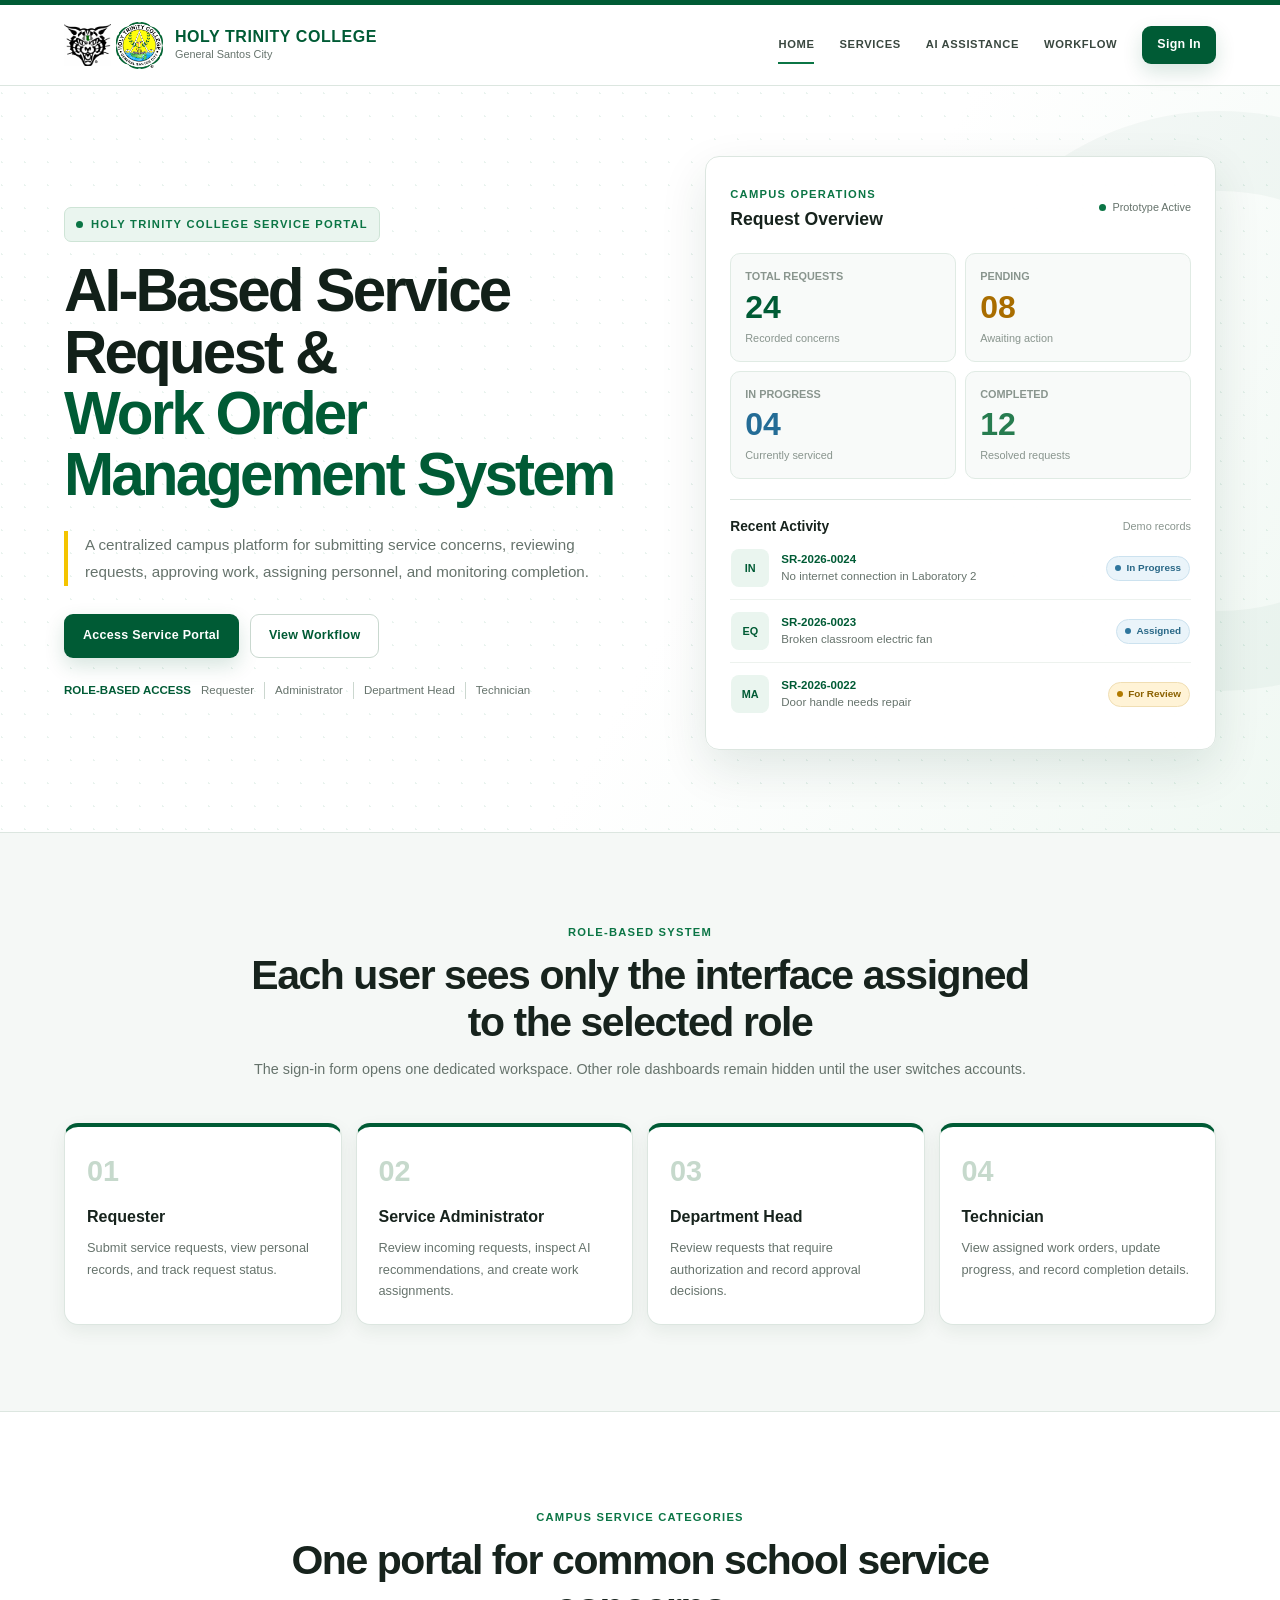
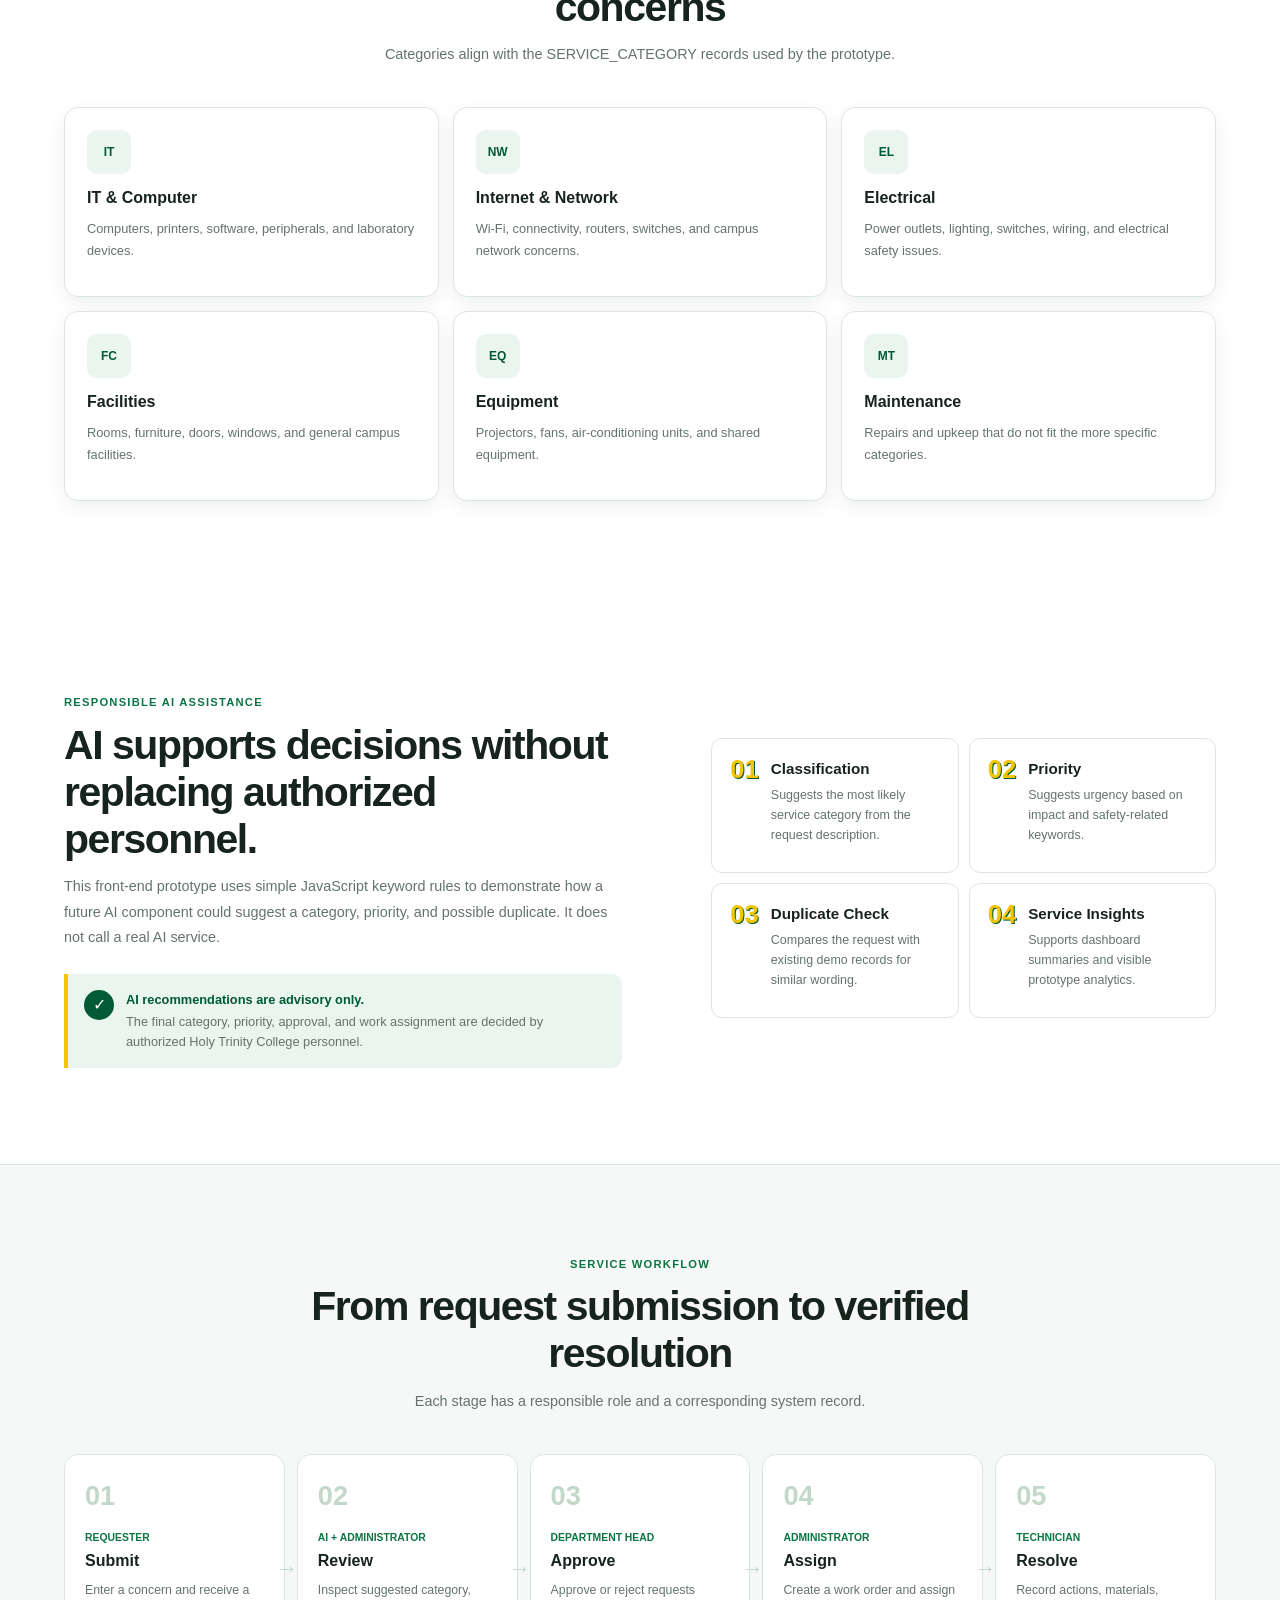
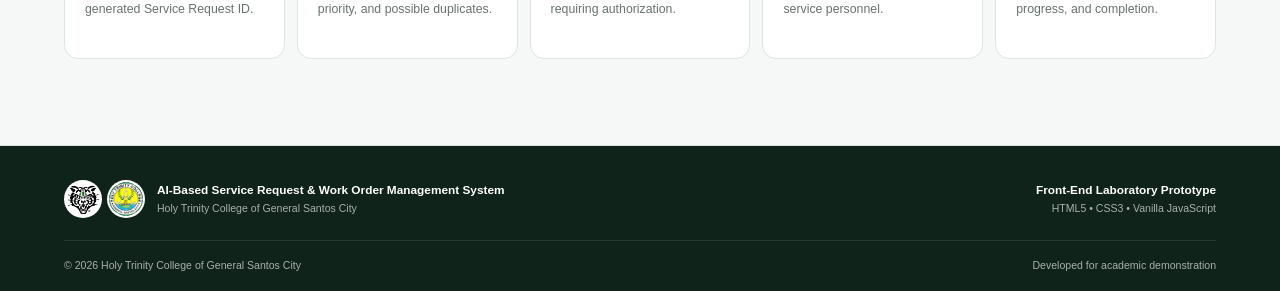
==== commit 52771ce3: "Update service request portal interface and interactive forms" ====
--- a/index.html
+++ b/index.html
@@ -1,3134 +1,495 @@
 <!DOCTYPE html>
 <html lang="en">
 <head>
-    <meta charset="UTF-8">
-    <meta name="viewport" content="width=device-width, initial-scale=1.0">
-
-    <meta
-        name="description"
-        content="AI-Based Service Request and Work Order Management System of Holy Trinity College of General Santos City."
-    >
-
-    <title>HTC Service Request Portal</title>
-
-    <link rel="stylesheet" href="css/style.css">
+  <meta charset="UTF-8">
+  <meta name="viewport" content="width=device-width, initial-scale=1.0">
+  <meta name="description" content="AI-Based Service Request and Work Order Management System of Holy Trinity College of General Santos City.">
+  <title>HTC Service Request Portal</title>
+  <link rel="stylesheet" href="css/style.css">
 </head>
-
 <body>
-
-    <!-- =====================================================
-         ACCESSIBILITY
-    ====================================================== -->
-
-    <a class="skip-link" href="#mainContent">
-        Skip to main content
+  <a class="skip-link" href="#mainContent">Skip to main content</a>
+
+  <header class="site-header" id="siteHeader">
+    <a class="brand" href="#home" aria-label="Holy Trinity College Service Portal home">
+      <span class="brand-logos" aria-hidden="true">
+        <img src="images/wildcatslogo.png" alt="Holy Trinity College Wildcats Logo">
+        <img src="images/htclogo.png" alt="Holy Trinity College Seal">
+      </span>
+      <span class="brand-copy">
+        <strong>HOLY TRINITY COLLEGE</strong>
+        <small>General Santos City</small>
+      </span>
     </a>
 
-
-    <!-- =====================================================
-         HEADER
-    ====================================================== -->
-
-    <header class="site-header">
-
-        <!-- Brand -->
-
-        <a
-            class="brand"
-            href="#home"
-            aria-label="Holy Trinity College Service Portal home"
-        >
-            <span class="brand-logos">
-                <img
-                    src="images/wildcatslogo.png"
-                    alt="Holy Trinity College Wildcats Logo"
-                >
-
-                <img
-                    src="images/htclogo.png"
-                    alt="Holy Trinity College Seal"
-                >
-            </span>
-
-            <span class="brand-copy">
-                <strong>HOLY TRINITY COLLEGE</strong>
-                <small>General Santos City</small>
-            </span>
-        </a>
-
-
-        <!-- Mobile Menu Button -->
-
-        <button
-            class="menu-button"
-            id="menuButton"
-            type="button"
-            aria-label="Open navigation"
-            aria-expanded="false"
-        >
-            <span></span>
-            <span></span>
-            <span></span>
-        </button>
-
-
-        <!-- Main Navigation -->
-
-        <nav
-            class="main-nav"
-            id="mainNav"
-            aria-label="Main navigation"
-        >
-            <a class="active" href="#home">
-                Home
-            </a>
-
-            <a href="#ai-assistance">
-                AI Assistance
-            </a>
-
-            <a href="#workflow">
-                Workflow
-            </a>
-
-            <a
-                id="workspaceNavLink"
-                href="#workspace"
-                hidden
-            >
-                My Workspace
-            </a>
-
-            <button
-                class="button button-small button-primary"
-                id="signInButton"
-                type="button"
-            >
-                Sign In
-            </button>
-        </nav>
-
-    </header>
-
-
-    <!-- =====================================================
-         MAIN CONTENT
-    ====================================================== -->
-
-    <main id="mainContent">
-
-
-        <!-- =================================================
-             PUBLIC / MAIN INTERFACE
-        ================================================== -->
-
-        <div id="publicContent">
-
-
-            <!-- =============================================
-                 HERO SECTION
-            ============================================== -->
-
-            <section
-                class="hero"
-                id="home"
-            >
-                <div class="section-shell hero-grid">
-
-
-                    <!-- Hero Content -->
-
-                    <div class="hero-copy">
-
-                        <span class="eyebrow">
-                            <i></i>
-                            Holy Trinity College Service Portal
-                        </span>
-
-                        <h1>
-                            AI-Based Service Request &amp;
-                            <em>Work Order Management System</em>
-                        </h1>
-
-                        <p>
-                            A centralized campus platform for submitting concerns,
-                            reviewing service requests, approving work, assigning
-                            personnel, and monitoring completion.
-                        </p>
-
-
-                        <!-- Hero Buttons -->
-
-                        <div class="hero-actions">
-
-                            <button
-                                class="button button-primary"
-                                id="heroAccessButton"
-                                type="button"
-                            >
-                                Access Service Portal
-                            </button>
-
-                            <a
-                                class="button button-secondary"
-                                href="#workflow"
-                            >
-                                View Workflow
-                            </a>
-
-                        </div>
-
-
-                        <!-- User Roles -->
-
-                        <div
-                            class="audience-list"
-                            aria-label="System users"
-                        >
-                            <strong>Role-based access</strong>
-
-                            <span>Requester</span>
-                            <span>Administrator</span>
-                            <span>Department Head</span>
-                            <span>Technician</span>
-                        </div>
-
+    <button class="menu-button" id="menuButton" type="button" aria-label="Open navigation" aria-controls="mainNav" aria-expanded="false">
+      <span></span><span></span><span></span>
+    </button>
+
+    <nav class="main-nav" id="mainNav" aria-label="Main navigation">
+      <a class="public-nav-link active" href="#home">Home</a>
+      <a class="public-nav-link" href="#services">Services</a>
+      <a class="public-nav-link" href="#ai-assistance">AI Assistance</a>
+      <a class="public-nav-link" href="#workflow">Workflow</a>
+      <a id="workspaceNavLink" href="#workspace" hidden>My Workspace</a>
+      <button class="button button-small button-primary" id="signInButton" type="button">Sign In</button>
+    </nav>
+  </header>
+
+  <main id="mainContent">
+    <div id="publicContent">
+      <section class="hero" id="home">
+        <div class="section-shell hero-grid">
+          <div class="hero-copy">
+            <span class="eyebrow"><i></i> Holy Trinity College Service Portal</span>
+            <h1>AI-Based Service Request &amp; <em>Work Order Management System</em></h1>
+            <p>A centralized campus platform for submitting service concerns, reviewing requests, approving work, assigning personnel, and monitoring completion.</p>
+            <div class="hero-actions">
+              <button class="button button-primary" id="heroAccessButton" type="button">Access Service Portal</button>
+              <a class="button button-secondary" href="#workflow">View Workflow</a>
+            </div>
+            <div class="audience-list" aria-label="System users">
+              <strong>Role-based access</strong>
+              <span>Requester</span><span>Administrator</span><span>Department Head</span><span>Technician</span>
+            </div>
+          </div>
+
+          <aside class="overview-card" aria-label="Service overview">
+            <div class="overview-heading">
+              <div><small>Campus Operations</small><h2>Request Overview</h2></div>
+              <span class="live-indicator"><i></i> Prototype Active</span>
+            </div>
+            <div class="metric-grid">
+              <article><span>Total Requests</span><strong id="publicTotalMetric">24</strong><small>Recorded concerns</small></article>
+              <article class="metric-pending"><span>Pending</span><strong id="publicPendingMetric">08</strong><small>Awaiting action</small></article>
+              <article class="metric-progress"><span>In Progress</span><strong id="publicProgressMetric">04</strong><small>Currently serviced</small></article>
+              <article class="metric-completed"><span>Completed</span><strong id="publicCompletedMetric">12</strong><small>Resolved requests</small></article>
+            </div>
+            <div class="activity-list">
+              <div class="activity-heading"><h3>Recent Activity</h3><span>Demo records</span></div>
+              <div id="publicRecentActivity"></div>
+            </div>
+          </aside>
+        </div>
+      </section>
+
+      <section class="role-preview-section">
+        <div class="section-shell">
+          <div class="section-heading">
+            <span>Role-Based System</span>
+            <h2>Each user sees only the interface assigned to the selected role</h2>
+            <p>The sign-in form opens one dedicated workspace. Other role dashboards remain hidden until the user switches accounts.</p>
+          </div>
+          <div class="role-preview-grid">
+            <article><span>01</span><h3>Requester</h3><p>Submit service requests, view personal records, and track request status.</p></article>
+            <article><span>02</span><h3>Service Administrator</h3><p>Review incoming requests, inspect AI recommendations, and create work assignments.</p></article>
+            <article><span>03</span><h3>Department Head</h3><p>Review requests that require authorization and record approval decisions.</p></article>
+            <article><span>04</span><h3>Technician</h3><p>View assigned work orders, update progress, and record completion details.</p></article>
+          </div>
+        </div>
+      </section>
+
+      <section class="services-section" id="services">
+        <div class="section-shell">
+          <div class="section-heading">
+            <span>Campus Service Categories</span>
+            <h2>One portal for common school service concerns</h2>
+            <p>Categories align with the SERVICE_CATEGORY records used by the prototype.</p>
+          </div>
+          <div class="service-grid">
+            <article><span>IT</span><h3>IT &amp; Computer</h3><p>Computers, printers, software, peripherals, and laboratory devices.</p></article>
+            <article><span>NW</span><h3>Internet &amp; Network</h3><p>Wi-Fi, connectivity, routers, switches, and campus network concerns.</p></article>
+            <article><span>EL</span><h3>Electrical</h3><p>Power outlets, lighting, switches, wiring, and electrical safety issues.</p></article>
+            <article><span>FC</span><h3>Facilities</h3><p>Rooms, furniture, doors, windows, and general campus facilities.</p></article>
+            <article><span>EQ</span><h3>Equipment</h3><p>Projectors, fans, air-conditioning units, and shared equipment.</p></article>
+            <article><span>MT</span><h3>Maintenance</h3><p>Repairs and upkeep that do not fit the more specific categories.</p></article>
+          </div>
+        </div>
+      </section>
+
+      <section class="ai-section section-shell" id="ai-assistance">
+        <div class="ai-copy">
+          <span class="section-label">Responsible AI Assistance</span>
+          <h2>AI supports decisions without replacing authorized personnel.</h2>
+          <p>This front-end prototype uses simple JavaScript keyword rules to demonstrate how a future AI component could suggest a category, priority, and possible duplicate. It does not call a real AI service.</p>
+          <div class="human-review">
+            <span>✓</span>
+            <p><strong>AI recommendations are advisory only.</strong> The final category, priority, approval, and work assignment are decided by authorized Holy Trinity College personnel.</p>
+          </div>
+        </div>
+        <div class="ai-capabilities">
+          <article><span>01</span><div><h3>Classification</h3><p>Suggests the most likely service category from the request description.</p></div></article>
+          <article><span>02</span><div><h3>Priority</h3><p>Suggests urgency based on impact and safety-related keywords.</p></div></article>
+          <article><span>03</span><div><h3>Duplicate Check</h3><p>Compares the request with existing demo records for similar wording.</p></div></article>
+          <article><span>04</span><div><h3>Service Insights</h3><p>Supports dashboard summaries and visible prototype analytics.</p></div></article>
+        </div>
+      </section>
+
+      <section class="workflow-section" id="workflow">
+        <div class="section-shell">
+          <div class="section-heading">
+            <span>Service Workflow</span>
+            <h2>From request submission to verified resolution</h2>
+            <p>Each stage has a responsible role and a corresponding system record.</p>
+          </div>
+          <ol class="workflow-list">
+            <li><span>01</span><small>Requester</small><h3>Submit</h3><p>Enter a concern and receive a generated Service Request ID.</p></li>
+            <li><span>02</span><small>AI + Administrator</small><h3>Review</h3><p>Inspect suggested category, priority, and possible duplicates.</p></li>
+            <li><span>03</span><small>Department Head</small><h3>Approve</h3><p>Approve or reject requests requiring authorization.</p></li>
+            <li><span>04</span><small>Administrator</small><h3>Assign</h3><p>Create a work order and assign service personnel.</p></li>
+            <li><span>05</span><small>Technician</small><h3>Resolve</h3><p>Record actions, materials, progress, and completion.</p></li>
+          </ol>
+        </div>
+      </section>
+    </div>
+
+    <section class="workspace-section" id="workspace" hidden>
+      <div class="workspace-shell">
+        <aside class="workspace-sidebar" id="workspaceSidebar">
+          <div class="workspace-brand">
+            <img src="images/htclogo.png" alt="Holy Trinity College Logo">
+            <div><strong>HTC Service Portal</strong><small>Role Workspace</small></div>
+          </div>
+
+          <div class="workspace-user">
+            <div class="workspace-avatar" id="workspaceAvatar">GU</div>
+            <div><small>Signed in as</small><strong id="workspaceUserName">Guest User</strong><span id="workspaceUserEmail">user@htc.edu.ph</span></div>
+          </div>
+
+          <div class="workspace-role-card"><small>Assigned Role</small><strong id="workspaceRoleName">Role</strong></div>
+          <nav class="workspace-navigation" id="workspaceNavigation" aria-label="Role workspace navigation"></nav>
+          <button class="workspace-signout" id="signOutButton" type="button">Sign Out</button>
+        </aside>
+
+        <div class="workspace-main">
+          <header class="workspace-header">
+            <div class="workspace-heading-wrap">
+              <button class="sidebar-toggle" id="sidebarToggle" type="button" aria-label="Toggle workspace navigation" aria-controls="workspaceSidebar" aria-expanded="false">☰</button>
+              <div><span id="workspaceBreadcrumb">Service Portal / Workspace</span><h2 id="workspacePageTitle">Overview</h2></div>
+            </div>
+            <div class="workspace-header-actions">
+              <button class="icon-button notification-button" id="notificationButton" type="button" aria-label="Show notifications">
+                <span aria-hidden="true">🔔</span><b id="notificationCount">0</b>
+              </button>
+              <div class="workspace-date"><small>Today</small><strong id="workspaceDate"></strong></div>
+            </div>
+          </header>
+
+          <div class="notification-panel" id="notificationPanel" hidden>
+            <div class="notification-panel-header"><div><small>NOTIFICATION</small><h3>Recent updates</h3></div><button class="icon-button" id="closeNotificationPanel" type="button" aria-label="Close notifications">×</button></div>
+            <div id="notificationList" class="notification-list"></div>
+          </div>
+
+          <!-- REQUESTER -->
+          <div class="role-interface" data-role="requester" hidden>
+            <section class="workspace-view" data-view="requester-overview">
+              <div class="welcome-banner">
+                <div><small>Requester Workspace</small><h3>Welcome, <span data-user-name>User</span></h3><p>Submit campus service concerns and monitor records connected to your account.</p></div>
+                <button class="button button-light" type="button" data-open-request-modal>+ New Service Request</button>
+              </div>
+
+              <div class="dashboard-grid four">
+                <article class="stat-card"><div class="stat-icon">SR</div><div><small>My Requests</small><strong id="requesterTotalMetric">00</strong><p>Requests linked to your account</p></div></article>
+                <article class="stat-card"><div class="stat-icon amber">PD</div><div><small>Pending / Review</small><strong id="requesterPendingMetric">00</strong><p>Awaiting authorized action</p></div></article>
+                <article class="stat-card"><div class="stat-icon blue">IP</div><div><small>In Progress</small><strong id="requesterProgressMetric">00</strong><p>Currently being serviced</p></div></article>
+                <article class="stat-card"><div class="stat-icon green">OK</div><div><small>Completed</small><strong id="requesterCompletedMetric">00</strong><p>Resolved concerns</p></div></article>
+              </div>
+
+              <div class="dashboard-split">
+                <article class="panel-card">
+                  <div class="panel-title"><div><small>Quick Actions</small><h3>Manage your requests</h3></div></div>
+                  <div class="quick-action-grid">
+                    <button class="quick-action" type="button" data-open-request-modal><span>＋</span><strong>Submit Request</strong><small>Report a new concern</small></button>
+                    <button class="quick-action" type="button" data-workspace-link="requester-records"><span>⌕</span><strong>Track Request</strong><small>View request status</small></button>
+                    <button class="quick-action" type="button" data-open-notifications><span>🔔</span><strong>Notifications</strong><small>See recent updates</small></button>
+                  </div>
+                </article>
+                <article class="panel-card">
+                  <div class="panel-title"><div><small>Latest Activity</small><h3>My recent requests</h3></div><button class="text-button" type="button" data-workspace-link="requester-records">View all</button></div>
+                  <div class="compact-list" id="requesterRecentList"></div>
+                </article>
+              </div>
+            </section>
+
+            <section class="workspace-view" data-view="requester-new" hidden>
+              <div class="empty-action-card">
+                <div class="empty-icon">＋</div>
+                <span class="section-label">SERVICE_REQUEST</span>
+                <h3>Create a new service request</h3>
+                <p>Use the modal form to enter requester details, category, concern details, location, priority preference, report date, and an optional attachment.</p>
+                <button class="button button-primary" type="button" data-open-request-modal>+ New Service Request</button>
+              </div>
+            </section>
+
+            <section class="workspace-view" data-view="requester-records" hidden>
+              <div class="panel-card ai-result-card" id="latestAiCard" hidden>
+                <div class="ai-result-heading"><div><small>Latest Prototype Recommendation</small><h3>AI-assisted request review</h3></div><span class="demo-chip">DEMO ONLY</span></div>
+                <div class="ai-result-grid">
+                  <div><small>Suggested Category</small><strong id="latestAiCategory">—</strong></div>
+                  <div><small>Suggested Priority</small><strong id="latestAiPriority">—</strong></div>
+                  <div><small>Possible Duplicate</small><strong id="latestAiDuplicate">—</strong></div>
+                </div>
+                <p>AI recommendations are advisory only. The final decision is made by authorized school personnel.</p>
+              </div>
+
+              <div class="table-card panel-card">
+                <div class="table-heading">
+                  <div><small>Requester Records</small><h3>My Service Requests</h3></div>
+                  <button class="button button-small button-primary" type="button" data-open-request-modal>+ New Request</button>
+                </div>
+                <div class="table-tools">
+                  <label class="search-control"><span>⌕</span><input id="requestSearchInput" type="search" placeholder="Search by ID, title, category, or location" aria-label="Search my requests"></label>
+                  <label class="filter-control"><span>Status</span><select id="requestStatusFilter" aria-label="Filter requests by status"><option value="all">All statuses</option><option>Pending</option><option>For Review</option><option>Awaiting Approval</option><option>Approved</option><option>Assigned</option><option>In Progress</option><option>Completed</option><option>Rejected</option></select></label>
+                  <span class="record-count" id="requestRecordCount">0 Records</span>
+                </div>
+                <div class="table-scroll">
+                  <table>
+                    <thead><tr><th>Request ID</th><th>Request Title</th><th>Category</th><th>Location</th><th>Priority</th><th>Status</th><th>Date</th><th>Action</th></tr></thead>
+                    <tbody id="serviceRequestTableBody"></tbody>
+                  </table>
+                </div>
+                <div class="table-empty" id="requestEmptyState" hidden><strong>No matching requests</strong><span>Try changing the search text or status filter.</span></div>
+              </div>
+            </section>
+          </div>
+
+          <!-- ADMINISTRATOR -->
+          <div class="role-interface" data-role="administrator" hidden>
+            <section class="workspace-view" data-view="administrator-overview">
+              <div class="welcome-banner admin-banner">
+                <div><small>Service Administrator / Coordinator</small><h3>Operations dashboard</h3><p>Review service requests, validate prototype AI recommendations, and coordinate work assignments.</p></div>
+                <button class="button button-light" type="button" data-workspace-link="administrator-review">Open Request Queue</button>
+              </div>
+              <div class="dashboard-grid four">
+                <article class="stat-card"><div class="stat-icon">RQ</div><div><small>Request Queue</small><strong id="adminQueueMetric">00</strong><p>Requests needing review</p></div></article>
+                <article class="stat-card"><div class="stat-icon amber">AP</div><div><small>Awaiting Approval</small><strong id="adminApprovalMetric">00</strong><p>Forwarded for authorization</p></div></article>
+                <article class="stat-card"><div class="stat-icon red">HI</div><div><small>High Priority</small><strong id="adminHighMetric">00</strong><p>High or urgent requests</p></div></article>
+                <article class="stat-card"><div class="stat-icon blue">WO</div><div><small>Work Orders</small><strong id="adminWorkOrderMetric">00</strong><p>Current work records</p></div></article>
+              </div>
+              <div class="dashboard-split">
+                <article class="panel-card"><div class="panel-title"><div><small>AI Recommendations</small><h3>Items needing human review</h3></div><span class="demo-chip">ADVISORY</span></div><div class="compact-list" id="adminAiSummary"></div></article>
+                <article class="panel-card"><div class="panel-title"><div><small>Database Alignment</small><h3>Administrative records</h3></div></div><div class="entity-chips"><span>SERVICE_REQUEST</span><span>AI_RECOMMENDATION</span><span>WORK_ORDER</span><span>ASSIGNMENT</span><span>SCHOOL_PERSONNEL</span></div></article>
+              </div>
+            </section>
+
+            <section class="workspace-view" data-view="administrator-review" hidden>
+              <div class="table-card panel-card">
+                <div class="table-heading"><div><small>Request Management</small><h3>Review Queue &amp; AI Recommendations</h3></div><span class="record-count" id="adminReviewCount">0 Records</span></div>
+                <div class="table-tools"><label class="search-control"><span>⌕</span><input id="adminRequestSearch" type="search" placeholder="Search request queue" aria-label="Search request queue"></label><span class="helper-text">Review AI suggestions before forwarding a request.</span></div>
+                <div class="table-scroll">
+                  <table><thead><tr><th>Request ID</th><th>Title</th><th>AI Category</th><th>AI Priority</th><th>Duplicate Check</th><th>Status</th><th>Action</th></tr></thead><tbody id="adminReviewTableBody"></tbody></table>
+                </div>
+              </div>
+            </section>
+
+            <section class="workspace-view" data-view="administrator-work-orders" hidden>
+              <div class="content-grid form-and-table">
+                <div class="panel-card form-panel">
+                  <div class="panel-title"><div><small>WORK_ORDER + ASSIGNMENT</small><h3>Create / Update Work Order</h3></div><span class="entity-badge">Administrator</span></div>
+                  <form class="record-form workspace-form" id="workOrderForm">
+                    <div class="form-grid">
+                      <div class="field-group"><label for="workOrderId">Work Order ID</label><input id="workOrderId" type="text" placeholder="Auto-generated for new record" pattern="WO-[0-9]{4}-[0-9]{4}" aria-describedby="workOrderIdHelp"><small id="workOrderIdHelp">Leave blank to create a new work order.</small></div>
+                      <div class="field-group"><label for="workOrderRequestId">Service Request ID *</label><input id="workOrderRequestId" type="text" placeholder="SR-2026-0025" pattern="SR-[0-9]{4}-[0-9]{4}" required></div>
+                      <div class="field-group"><label for="assignedTechnician">Assigned Technician / Personnel *</label><select id="assignedTechnician" required><option value="">Select personnel</option><option>Alex Rivera</option><option>Jamie Santos</option><option>Patricia Cruz</option><option>IT Support Team</option><option>Facilities Team</option><option>Electrical Team</option><option>Maintenance Team</option></select></div>
+                      <div class="field-group"><label for="serviceUnit">Department / Service Unit *</label><select id="serviceUnit" required><option value="">Select service unit</option><option>Information Technology Office</option><option>Facilities Management</option><option>Electrical Services</option><option>Maintenance Services</option></select></div>
+                      <div class="field-group full-width"><label for="workDescription">Work Description *</label><textarea id="workDescription" rows="3" minlength="10" maxlength="500" placeholder="Describe the work to be performed." required></textarea></div>
+                      <div class="field-group"><label for="workStatus">Work Status *</label><select id="workStatus" required><option>Assigned</option><option>In Progress</option><option>On Hold</option><option>Completed</option></select></div>
+                      <div class="field-group"><label for="completionDate">Completion Date</label><input id="completionDate" type="date"></div>
+                      <div class="field-group full-width"><label for="actionTaken">Action Taken</label><textarea id="actionTaken" rows="2" maxlength="500" placeholder="Record actions already performed, if any."></textarea></div>
+                      <div class="field-group full-width"><label for="materialsUsed">Materials / Resources Used</label><textarea id="materialsUsed" rows="2" maxlength="300" placeholder="Example: LAN cable, RJ45 connector, replacement switch"></textarea></div>
+                      <div class="field-group full-width"><label for="technicianRemarks">Technician Remarks</label><textarea id="technicianRemarks" rows="2" maxlength="300" placeholder="Optional notes, observations, or follow-up requirements"></textarea></div>
                     </div>
-
-
-                    <!-- Request Overview -->
-
-                    <aside
-                        class="overview-card"
-                        aria-label="Service overview"
-                    >
-
-                        <div class="overview-heading">
-
-                            <div>
-                                <small>Campus Operations</small>
-                                <h2>Request Overview</h2>
-                            </div>
-
-                            <span class="live-indicator">
-                                <i></i>
-                                System Active
-                            </span>
-
-                        </div>
-
-
-                        <!-- Metrics -->
-
-                        <div class="metric-grid">
-
-                            <article>
-                                <span>Total Requests</span>
-                                <strong id="totalRequestMetric">24</strong>
-                                <small>Recorded concerns</small>
-                            </article>
-
-                            <article class="metric-pending">
-                                <span>Pending</span>
-                                <strong id="pendingRequestMetric">08</strong>
-                                <small>Awaiting action</small>
-                            </article>
-
-                            <article class="metric-completed">
-                                <span>Completed</span>
-                                <strong>16</strong>
-                                <small>Resolved requests</small>
-                            </article>
-
-                        </div>
-
-
-                        <!-- Recent Activity -->
-
-                        <div class="activity-list">
-
-                            <div class="activity-heading">
-                                <h3>Recent Activity</h3>
-                                <span>Current records</span>
-                            </div>
-
-
-                            <div class="activity-row">
-
-                                <span class="activity-icon green">
-                                    IT
-                                </span>
-
-                                <div>
-                                    <strong>SR-2026-0024</strong>
-                                    <p>Laboratory internet issue</p>
-                                </div>
-
-                                <span class="badge badge-progress">
-                                    In Progress
-                                </span>
-
-                            </div>
-
-
-                            <div class="activity-row">
-
-                                <span class="activity-icon gold">
-                                    FM
-                                </span>
-
-                                <div>
-                                    <strong>SR-2026-0023</strong>
-                                    <p>Broken classroom electric fan</p>
-                                </div>
-
-                                <span class="badge badge-assigned">
-                                    Assigned
-                                </span>
-
-                            </div>
-
-
-                            <div class="activity-row">
-
-                                <span class="activity-icon blue">
-                                    MT
-                                </span>
-
-                                <div>
-                                    <strong>SR-2026-0022</strong>
-                                    <p>Door handle repair</p>
-                                </div>
-
-                                <span class="badge badge-pending">
-                                    Pending
-                                </span>
-
-                            </div>
-
-                        </div>
-
-                    </aside>
-
-                </div>
-            </section>
-
-
-            <!-- =============================================
-                 ROLE PREVIEW
-            ============================================== -->
-
-            <section class="role-preview-section">
-
-                <div class="section-shell">
-
-                    <div class="section-heading">
-
-                        <span>Role-Based System</span>
-
-                        <h2>
-                            Each user sees only the interface assigned
-                            to their role
-                        </h2>
-
-                        <p>
-                            The public page is shared by everyone. After sign-in,
-                            the system opens the correct sub-interface and keeps
-                            all other role workspaces hidden.
-                        </p>
-
+                    <div class="form-actions"><button class="button button-secondary" type="reset">Clear</button><button class="button button-primary" type="submit">Save Work Order</button></div>
+                  </form>
+                </div>
+
+                <div class="table-card panel-card">
+                  <div class="table-heading"><div><small>Work Order Records</small><h3>Current Work Orders</h3></div><span class="record-count" id="workOrderRecordCount">0 Records</span></div>
+                  <div class="table-scroll"><table><thead><tr><th>Work Order ID</th><th>Request ID</th><th>Assigned Personnel</th><th>Service Unit</th><th>Status</th><th>Completion</th><th>Action</th></tr></thead><tbody id="workOrderTableBody"></tbody></table></div>
+                </div>
+              </div>
+            </section>
+
+            <section class="workspace-view" data-view="administrator-access" hidden>
+              <div class="content-grid form-and-table">
+                <div class="panel-card form-panel">
+                  <div class="panel-title"><div><small>SCHOOL_PERSONNEL</small><h3>Personnel Access Demo</h3></div><span class="entity-badge">Prototype</span></div>
+                  <form class="record-form workspace-form" id="personnelAccessForm">
+                    <div class="form-grid">
+                      <div class="field-group"><label for="personnelName">Personnel Name *</label><input id="personnelName" type="text" minlength="3" required></div>
+                      <div class="field-group"><label for="personnelEmail">School Email *</label><input id="personnelEmail" type="email" placeholder="name@htc.edu.ph" required></div>
+                      <div class="field-group"><label for="personnelDepartment">Department *</label><select id="personnelDepartment" required><option value="">Select department</option><option>Information Technology Office</option><option>Facilities Management</option><option>Electrical Services</option><option>Maintenance Services</option><option>Administration Office</option></select></div>
+                      <div class="field-group"><label for="personnelRole">System Role *</label><select id="personnelRole" required><option value="">Select role</option><option>Service Administrator</option><option>Department Head / Authorized Approver</option><option>Service Personnel / Technician</option></select></div>
+                      <fieldset class="field-group full-width checkbox-field"><legend>Access Rights *</legend><label><input type="checkbox" name="accessRights" value="Review Requests"> Review Requests</label><label><input type="checkbox" name="accessRights" value="Approve Requests"> Approve Requests</label><label><input type="checkbox" name="accessRights" value="Manage Work Orders"> Manage Work Orders</label><label><input type="checkbox" name="accessRights" value="Update Work"> Update Work</label><small class="field-error" id="permissionError" role="alert"></small></fieldset>
+                      <div class="field-group"><label for="personnelStatus">Account Status *</label><select id="personnelStatus" required><option>Active</option><option>Inactive</option></select></div>
                     </div>
-
-
-                    <div class="role-preview-grid">
-
-                        <article>
-                            <span>01</span>
-
-                            <h3>Requester</h3>
-
-                            <p>
-                                Submit requests and track only their
-                                service records.
-                            </p>
-                        </article>
-
-
-                        <article>
-                            <span>02</span>
-
-                            <h3>Service Administrator</h3>
-
-                            <p>
-                                Review requests, create work orders,
-                                and manage access.
-                            </p>
-                        </article>
-
-
-                        <article>
-                            <span>03</span>
-
-                            <h3>Department Head</h3>
-
-                            <p>
-                                Review requests that require authorization
-                                and approve or reject them.
-                            </p>
-                        </article>
-
-
-                        <article>
-                            <span>04</span>
-
-                            <h3>Technician</h3>
-
-                            <p>
-                                View assigned work and update progress
-                                or completion.
-                            </p>
-                        </article>
-
+                    <div class="form-actions"><button class="button button-secondary" type="reset">Reset</button><button class="button button-primary" type="submit">Add Personnel</button></div>
+                  </form>
+                </div>
+                <div class="table-card panel-card"><div class="table-heading"><div><small>Personnel Records</small><h3>School Personnel</h3></div><span class="record-count" id="personnelRecordCount">0 Records</span></div><div class="table-scroll"><table><thead><tr><th>Personnel ID</th><th>Name</th><th>Email</th><th>Department</th><th>Role</th><th>Status</th></tr></thead><tbody id="personnelTableBody"></tbody></table></div></div>
+              </div>
+            </section>
+          </div>
+
+          <!-- APPROVER -->
+          <div class="role-interface" data-role="approver" hidden>
+            <section class="workspace-view" data-view="approver-overview">
+              <div class="welcome-banner approver-banner"><div><small>Department Head / Authorized Approver</small><h3>Approval dashboard</h3><p>Review requests requiring authorization and record the final approval decision.</p></div><button class="button button-light" type="button" data-workspace-link="approver-queue">Review Requests</button></div>
+              <div class="dashboard-grid three">
+                <article class="stat-card"><div class="stat-icon amber">AP</div><div><small>Awaiting Approval</small><strong id="approverPendingMetric">00</strong><p>Requests needing a decision</p></div></article>
+                <article class="stat-card"><div class="stat-icon green">OK</div><div><small>Approved</small><strong id="approverApprovedMetric">00</strong><p>Approved prototype records</p></div></article>
+                <article class="stat-card"><div class="stat-icon red">NO</div><div><small>Rejected</small><strong id="approverRejectedMetric">00</strong><p>Rejected prototype records</p></div></article>
+              </div>
+              <div class="info-card"><h3>Human authorization remains final</h3><p>AI recommendations are visible for context, but the Department Head / Authorized Approver records the actual approval decision.</p></div>
+            </section>
+
+            <section class="workspace-view" data-view="approver-queue" hidden>
+              <div class="table-card panel-card">
+                <div class="table-heading"><div><small>APPROVAL</small><h3>Requests for Approval</h3></div><span class="record-count" id="approvalRecordCount">0 Records</span></div>
+                <div class="table-scroll"><table><thead><tr><th>Request ID</th><th>Title</th><th>Category</th><th>Priority</th><th>AI Note</th><th>Status</th><th>Decision</th></tr></thead><tbody id="approvalTableBody"></tbody></table></div>
+              </div>
+            </section>
+
+            <section class="workspace-view" data-view="approver-history" hidden>
+              <div class="table-card panel-card"><div class="table-heading"><div><small>Decision Records</small><h3>Approval History</h3></div><span class="record-count" id="approvalHistoryCount">0 Records</span></div><div class="table-scroll"><table><thead><tr><th>Request ID</th><th>Decision</th><th>Decision Date</th><th>Remarks</th></tr></thead><tbody id="approvalHistoryTableBody"></tbody></table></div></div>
+            </section>
+          </div>
+
+          <!-- TECHNICIAN -->
+          <div class="role-interface" data-role="technician" hidden>
+            <section class="workspace-view" data-view="technician-overview">
+              <div class="welcome-banner technician-banner"><div><small>Service Personnel / Technician</small><h3>Assigned service work</h3><p>View assigned work orders and record progress, materials, actions, and completion details.</p></div><button class="button button-light" type="button" data-workspace-link="technician-assigned">View Assignments</button></div>
+              <div class="dashboard-grid four">
+                <article class="stat-card"><div class="stat-icon">WO</div><div><small>Assigned Work</small><strong id="technicianAssignedMetric">00</strong><p>Work orders in your queue</p></div></article>
+                <article class="stat-card"><div class="stat-icon blue">IP</div><div><small>In Progress</small><strong id="technicianProgressMetric">00</strong><p>Active work</p></div></article>
+                <article class="stat-card"><div class="stat-icon amber">OH</div><div><small>On Hold</small><strong id="technicianHoldMetric">00</strong><p>Waiting for follow-up</p></div></article>
+                <article class="stat-card"><div class="stat-icon green">OK</div><div><small>Completed</small><strong id="technicianCompletedMetric">00</strong><p>Finished work records</p></div></article>
+              </div>
+              <div class="info-card"><h3>Technician access</h3><p>This workspace only exposes assigned work orders, progress updates, and work history. Administrative and approval tools remain hidden.</p></div>
+            </section>
+
+            <section class="workspace-view" data-view="technician-assigned" hidden>
+              <div class="table-card panel-card">
+                <div class="table-heading"><div><small>ASSIGNMENT + WORK_ORDER</small><h3>Assigned Work Orders</h3></div><span class="record-count" id="technicianWorkCount">0 Records</span></div>
+                <div class="table-scroll"><table><thead><tr><th>Work Order ID</th><th>Request ID</th><th>Work Description</th><th>Service Unit</th><th>Assigned To</th><th>Status</th><th>Action</th></tr></thead><tbody id="technicianWorkTableBody"></tbody></table></div>
+              </div>
+            </section>
+
+            <section class="workspace-view" data-view="technician-update" hidden>
+              <div class="content-grid form-and-table">
+                <div class="panel-card form-panel">
+                  <div class="panel-title"><div><small>WORK_ORDER UPDATE</small><h3>Update Service Work</h3></div><span class="entity-badge">Technician</span></div>
+                  <form class="record-form workspace-form" id="progressUpdateForm">
+                    <div class="form-grid">
+                      <div class="field-group"><label for="progressWorkOrderId">Work Order ID *</label><input id="progressWorkOrderId" type="text" placeholder="WO-2026-0019" pattern="WO-[0-9]{4}-[0-9]{4}" required></div>
+                      <div class="field-group"><label for="progressRequestId">Service Request ID *</label><input id="progressRequestId" type="text" placeholder="SR-2026-0025" pattern="SR-[0-9]{4}-[0-9]{4}" required></div>
+                      <div class="field-group"><label for="progressTechnician">Assigned Technician / Personnel *</label><input id="progressTechnician" type="text" minlength="3" required></div>
+                      <div class="field-group"><label for="progressServiceUnit">Department / Service Unit *</label><select id="progressServiceUnit" required><option value="">Select service unit</option><option>Information Technology Office</option><option>Facilities Management</option><option>Electrical Services</option><option>Maintenance Services</option></select></div>
+                      <div class="field-group full-width"><label for="progressWorkDescription">Work Description *</label><textarea id="progressWorkDescription" rows="3" minlength="10" maxlength="500" required></textarea></div>
+                      <div class="field-group"><label for="progressStatusInput">Work Status *</label><select id="progressStatusInput" required><option>Assigned</option><option>In Progress</option><option>On Hold</option><option>Completed</option></select></div>
+                      <div class="field-group"><label for="progressCompletionDate">Completion Date</label><input id="progressCompletionDate" type="date"></div>
+                      <div class="field-group full-width"><label for="progressActionTaken">Action Taken *</label><textarea id="progressActionTaken" rows="3" minlength="5" maxlength="500" placeholder="Describe the action performed." required></textarea></div>
+                      <div class="field-group full-width"><label for="progressMaterials">Materials / Resources Used</label><textarea id="progressMaterials" rows="2" maxlength="300" placeholder="List materials or resources used"></textarea></div>
+                      <div class="field-group full-width"><label for="progressRemarks">Technician Remarks</label><textarea id="progressRemarks" rows="2" maxlength="300" placeholder="Optional remarks or follow-up notes"></textarea></div>
                     </div>
-
-                </div>
-
-            </section>
-
-
-            <!-- =============================================
-                 AI ASSISTANCE
-            ============================================== -->
-
-            <section
-                class="ai-section section-shell"
-                id="ai-assistance"
-            >
-
-                <div class="ai-copy">
-
-                    <span class="section-label">
-                        Responsible AI Assistance
-                    </span>
-
-                    <h2>
-                        AI supports decisions without replacing
-                        authorized personnel.
-                    </h2>
-
-                    <p>
-                        The AI component reviews request descriptions to
-                        recommend a category and priority and to flag possible
-                        duplicate concerns. Final approval and work assignment
-                        remain with authorized users.
-                    </p>
-
-
-                    <div class="human-review">
-
-                        <span>✓</span>
-
-                        <p>
-                            <strong>Human review remains required.</strong>
-
-                            Administrators validate AI suggestions and the
-                            Department Head or designated approver makes
-                            the authorization decision.
-                        </p>
-
-                    </div>
-
-                </div>
-
-
-                <!-- AI Capabilities -->
-
-                <div class="ai-capabilities">
-
-                    <article>
-
-                        <span>01</span>
-
-                        <div>
-                            <h3>Classification</h3>
-
-                            <p>
-                                Recommends the most likely service category.
-                            </p>
-                        </div>
-
-                    </article>
-
-
-                    <article>
-
-                        <span>02</span>
-
-                        <div>
-                            <h3>Priority</h3>
-
-                            <p>
-                                Estimates urgency based on the reported impact.
-                            </p>
-                        </div>
-
-                    </article>
-
-
-                    <article>
-
-                        <span>03</span>
-
-                        <div>
-                            <h3>Duplicate Check</h3>
-
-                            <p>
-                                Flags similar active requests for human review.
-                            </p>
-                        </div>
-
-                    </article>
-
-
-                    <article>
-
-                        <span>04</span>
-
-                        <div>
-                            <h3>Service Insights</h3>
-
-                            <p>
-                                Supports monitoring, dashboards, and reports.
-                            </p>
-                        </div>
-
-                    </article>
-
-                </div>
-
-            </section>
-
-
-            <!-- =============================================
-                 WORKFLOW
-            ============================================== -->
-
-            <section
-                class="workflow-section"
-                id="workflow"
-            >
-
-                <div class="section-shell">
-
-                    <div class="section-heading">
-
-                        <span>Service Workflow</span>
-
-                        <h2>
-                            From request to verified resolution
-                        </h2>
-
-                        <p>
-                            Each stage has a responsible role and
-                            a documented system record.
-                        </p>
-
-                    </div>
-
-
-                    <ol class="workflow-list">
-
-                        <li>
-                            <span>01</span>
-                            <small>Requester</small>
-
-                            <h3>Submit</h3>
-
-                            <p>
-                                Enter a concern and receive
-                                a request number.
-                            </p>
-                        </li>
-
-
-                        <li>
-                            <span>02</span>
-                            <small>AI + Administrator</small>
-
-                            <h3>Analyze</h3>
-
-                            <p>
-                                Recommend and validate category,
-                                priority, and duplicates.
-                            </p>
-                        </li>
-
-
-                        <li>
-                            <span>03</span>
-                            <small>Department Head</small>
-
-                            <h3>Approve</h3>
-
-                            <p>
-                                Authorize or reject requests
-                                requiring approval.
-                            </p>
-                        </li>
-
-
-                        <li>
-                            <span>04</span>
-                            <small>Administrator</small>
-
-                            <h3>Assign</h3>
-
-                            <p>
-                                Create the work order and assign
-                                service personnel.
-                            </p>
-                        </li>
-
-
-                        <li>
-                            <span>05</span>
-                            <small>Technician</small>
-
-                            <h3>Resolve</h3>
-
-                            <p>
-                                Perform the work and record
-                                progress or completion.
-                            </p>
-                        </li>
-
-                    </ol>
-
-                </div>
-
-            </section>
-
-        </div>
-
-
-        <!-- =================================================
-             ROLE WORKSPACE
-             ONLY ONE ROLE INTERFACE IS SHOWN AFTER LOGIN
-        ================================================== -->
-
-        <section
-            class="workspace-section"
-            id="workspace"
-            hidden
-        >
-
-            <div class="section-shell workspace-shell">
-
-
-                <!-- =========================================
-                     WORKSPACE SIDEBAR
-                ========================================== -->
-
-                <aside class="workspace-sidebar">
-
-
-                    <!-- Signed-in User -->
-
-                    <div class="workspace-user">
-
-                        <div
-                            class="workspace-avatar"
-                            id="workspaceAvatar"
-                        >
-                            GU
-                        </div>
-
-                        <div>
-                            <small>Signed in as</small>
-
-                            <strong id="workspaceUserName">
-                                Guest User
-                            </strong>
-
-                            <span id="workspaceUserEmail">
-                                user@htc.edu.ph
-                            </span>
-                        </div>
-
-                    </div>
-
-
-                    <!-- Assigned Role -->
-
-                    <div class="workspace-role-card">
-
-                        <small>Assigned Role</small>
-
-                        <strong id="workspaceRoleName">
-                            Role
-                        </strong>
-
-                    </div>
-
-
-                    <!-- Dynamic Workspace Navigation -->
-
-                    <nav
-                        class="workspace-navigation"
-                        id="workspaceNavigation"
-                        aria-label="Role workspace navigation"
-                    ></nav>
-
-
-                    <!-- Sign Out -->
-
-                    <button
-                        class="workspace-signout"
-                        id="signOutButton"
-                        type="button"
-                    >
-                        Sign Out
-                    </button>
-
-                </aside>
-
-
-                <!-- =========================================
-                     WORKSPACE MAIN CONTENT
-                ========================================== -->
-
-                <div class="workspace-main">
-
-
-                    <!-- Workspace Header -->
-
-                    <header class="workspace-header">
-
-                        <div>
-                            <span id="workspaceBreadcrumb">
-                                Service Portal / Workspace
-                            </span>
-
-                            <h2 id="workspacePageTitle">
-                                Overview
-                            </h2>
-                        </div>
-
-
-                        <div class="workspace-date">
-
-                            <small>Today</small>
-
-                            <strong id="workspaceDate"></strong>
-
-                        </div>
-
-                    </header>
-
-
-                    <!-- =====================================
-                         REQUESTER SUB-INTERFACE
-                    ====================================== -->
-
-                    <div
-                        class="role-interface"
-                        data-role="requester"
-                        hidden
-                    >
-
-
-                        <!-- Requester Overview -->
-
-                        <section
-                            class="workspace-view"
-                            data-view="requester-overview"
-                        >
-
-                            <div class="welcome-banner">
-
-                                <div>
-
-                                    <small>
-                                        Requester Workspace
-                                    </small>
-
-                                    <h3>
-                                        Welcome,
-                                        <span data-user-name>User</span>
-                                    </h3>
-
-                                    <p>
-                                        Submit campus service concerns and
-                                        monitor the requests connected to
-                                        your account.
-                                    </p>
-
-                                </div>
-
-                                <span>REQUESTER</span>
-
-                            </div>
-
-
-                            <div class="dashboard-grid three">
-
-                                <article class="stat-card">
-
-                                    <small>
-                                        My Requests
-                                    </small>
-
-                                    <strong id="requesterTotalMetric">
-                                        03
-                                    </strong>
-
-                                    <p>
-                                        Requests linked to your account
-                                    </p>
-
-                                </article>
-
-
-                                <article class="stat-card">
-
-                                    <small>
-                                        In Progress
-                                    </small>
-
-                                    <strong>01</strong>
-
-                                    <p>
-                                        Currently being serviced
-                                    </p>
-
-                                </article>
-
-
-                                <article class="stat-card">
-
-                                    <small>
-                                        Completed
-                                    </small>
-
-                                    <strong>01</strong>
-
-                                    <p>
-                                        Resolved concerns
-                                    </p>
-
-                                </article>
-
-                            </div>
-
-
-                            <div class="info-card">
-
-                                <h3>
-                                    Requester Access
-                                </h3>
-
-                                <p>
-                                    You can submit a new service request
-                                    and view your own request records.
-                                    Administrative, approval, and technician
-                                    functions are not displayed in this
-                                    workspace.
-                                </p>
-
-                            </div>
-
-                        </section>
-
-
-                        <!-- Requester New Request -->
-
-                        <section
-                            class="workspace-view"
-                            data-view="requester-new"
-                            hidden
-                        >
-
-                            <div class="panel-card">
-
-
-                                <!-- Panel Header -->
-
-                                <div class="panel-title">
-
-                                    <div>
-                                        <small>
-                                            Request Management
-                                        </small>
-
-                                        <h3>
-                                            Submit a Service Request
-                                        </h3>
-                                    </div>
-
-                                    <span>
-                                        AI Assisted
-                                    </span>
-
-                                </div>
-
-
-                                <!-- Service Request Form -->
-
-                                <form
-                                    class="record-form workspace-form"
-                                    id="serviceRequestForm"
-                                >
-
-                                    <div class="form-grid">
-
-
-                                        <!-- Name -->
-
-                                        <label>
-                                            Requester Name *
-
-                                            <input
-                                                id="requesterName"
-                                                type="text"
-                                                minlength="3"
-                                                required
-                                            >
-                                        </label>
-
-
-                                        <!-- Email -->
-
-                                        <label>
-                                            School Email *
-
-                                            <input
-                                                id="requesterEmail"
-                                                type="email"
-                                                required
-                                            >
-                                        </label>
-
-
-                                        <!-- Requester Type -->
-
-                                        <label>
-                                            Requester Type *
-
-                                            <select
-                                                id="requesterTypeInput"
-                                                required
-                                            >
-                                                <option value="">
-                                                    Select type
-                                                </option>
-
-                                                <option>
-                                                    Student
-                                                </option>
-
-                                                <option>
-                                                    Faculty
-                                                </option>
-
-                                                <option>
-                                                    Staff
-                                                </option>
-                                            </select>
-                                        </label>
-
-
-                                        <!-- Department -->
-
-                                        <label>
-                                            Department / Office *
-
-                                            <select
-                                                id="requestDepartment"
-                                                required
-                                            >
-                                                <option value="">
-                                                    Select department
-                                                </option>
-
-                                                <option>
-                                                    College Department
-                                                </option>
-
-                                                <option>
-                                                    Basic Education Department
-                                                </option>
-
-                                                <option>
-                                                    Information Technology Office
-                                                </option>
-
-                                                <option>
-                                                    Registrar's Office
-                                                </option>
-
-                                                <option>
-                                                    Administration Office
-                                                </option>
-                                            </select>
-                                        </label>
-
-
-                                        <!-- Location -->
-
-                                        <label>
-                                            Concern Location *
-
-                                            <input
-                                                id="requestLocation"
-                                                type="text"
-                                                placeholder="Example: Laboratory 2"
-                                                required
-                                            >
-                                        </label>
-
-
-                                        <!-- Category -->
-
-                                        <label>
-                                            Service Category *
-
-                                            <select
-                                                id="requestCategory"
-                                                required
-                                            >
-                                                <option value="">
-                                                    Select category
-                                                </option>
-
-                                                <option>
-                                                    AI Recommendation
-                                                </option>
-
-                                                <option>
-                                                    IT &amp; Computer
-                                                </option>
-
-                                                <option>
-                                                    Internet &amp; Network
-                                                </option>
-
-                                                <option>
-                                                    Electrical
-                                                </option>
-
-                                                <option>
-                                                    Facilities
-                                                </option>
-
-                                                <option>
-                                                    Equipment
-                                                </option>
-
-                                                <option>
-                                                    Maintenance
-                                                </option>
-                                            </select>
-                                        </label>
-
-
-                                        <!-- Description -->
-
-                                        <label class="full-width">
-                                            Concern Description *
-
-                                            <textarea
-                                                id="requestDescription"
-                                                rows="5"
-                                                minlength="15"
-                                                maxlength="500"
-                                                placeholder="Describe the problem, when it started, and how it affects the area."
-                                                required
-                                            ></textarea>
-
-                                            <small class="character-help">
-                                                <span id="requestCharacterCount">
-                                                    0
-                                                </span>/500 characters
-                                            </small>
-
-                                        </label>
-
-                                    </div>
-
-
-                                    <!-- AI Notice -->
-
-                                    <div class="form-note">
-
-                                        <span>✦</span>
-
-                                        <p>
-                                            <strong>
-                                                AI-assisted review
-                                            </strong>
-
-                                            The system recommends a category
-                                            and priority. Authorized personnel
-                                            make the final decision.
-                                        </p>
-
-                                    </div>
-
-
-                                    <!-- Form Buttons -->
-
-                                    <div class="form-actions">
-
-                                        <button
-                                            class="button button-ghost"
-                                            type="reset"
-                                        >
-                                            Clear
-                                        </button>
-
-                                        <button
-                                            class="button button-primary"
-                                            type="submit"
-                                        >
-                                            Submit Request
-                                        </button>
-
-                                    </div>
-
-                                </form>
-
-                            </div>
-
-                        </section>
-
-
-                        <!-- Requester Records -->
-
-                        <section
-                            class="workspace-view"
-                            data-view="requester-records"
-                            hidden
-                        >
-
-                            <div class="table-card panel-card">
-
-
-                                <!-- Table Header -->
-
-                                <div class="table-heading">
-
-                                    <div>
-                                        <small>
-                                            Requester Records
-                                        </small>
-
-                                        <h3>
-                                            My Service Requests
-                                        </h3>
-                                    </div>
-
-                                    <span id="requestRecordCount">
-                                        3 Records
-                                    </span>
-
-                                </div>
-
-
-                                <!-- Request Table -->
-
-                                <div class="table-scroll">
-
-                                    <table>
-
-                                        <thead>
-                                            <tr>
-                                                <th>Request ID</th>
-                                                <th>Concern</th>
-                                                <th>Category</th>
-                                                <th>Location</th>
-                                                <th>Priority</th>
-                                                <th>Status</th>
-                                            </tr>
-                                        </thead>
-
-
-                                        <tbody id="serviceRequestTableBody">
-
-                                            <tr>
-                                                <td>
-                                                    <strong>
-                                                        SR-2026-0024
-                                                    </strong>
-                                                </td>
-
-                                                <td>
-                                                    Computer laboratory
-                                                    internet issue
-                                                </td>
-
-                                                <td>
-                                                    Internet &amp; Network
-                                                </td>
-
-                                                <td>
-                                                    Laboratory 2
-                                                </td>
-
-                                                <td>
-                                                    <span class="badge badge-high">
-                                                        High
-                                                    </span>
-                                                </td>
-
-                                                <td>
-                                                    <span class="badge badge-progress">
-                                                        In Progress
-                                                    </span>
-                                                </td>
-                                            </tr>
-
-
-                                            <tr>
-                                                <td>
-                                                    <strong>
-                                                        SR-2026-0020
-                                                    </strong>
-                                                </td>
-
-                                                <td>
-                                                    Projector not displaying
-                                                </td>
-
-                                                <td>
-                                                    Equipment
-                                                </td>
-
-                                                <td>
-                                                    Room 205
-                                                </td>
-
-                                                <td>
-                                                    <span class="badge badge-medium">
-                                                        Medium
-                                                    </span>
-                                                </td>
-
-                                                <td>
-                                                    <span class="badge badge-completed">
-                                                        Completed
-                                                    </span>
-                                                </td>
-                                            </tr>
-
-
-                                            <tr>
-                                                <td>
-                                                    <strong>
-                                                        SR-2026-0018
-                                                    </strong>
-                                                </td>
-
-                                                <td>
-                                                    Loose classroom door knob
-                                                </td>
-
-                                                <td>
-                                                    Maintenance
-                                                </td>
-
-                                                <td>
-                                                    Room 103
-                                                </td>
-
-                                                <td>
-                                                    <span class="badge badge-low">
-                                                        Low
-                                                    </span>
-                                                </td>
-
-                                                <td>
-                                                    <span class="badge badge-review">
-                                                        Under Review
-                                                    </span>
-                                                </td>
-                                            </tr>
-
-                                        </tbody>
-
-                                    </table>
-
-                                </div>
-
-                            </div>
-
-                        </section>
-
-                    </div>
-
-
-                    <!-- =====================================
-                         SERVICE ADMINISTRATOR SUB-INTERFACE
-                    ====================================== -->
-
-                    <div
-                        class="role-interface"
-                        data-role="administrator"
-                        hidden
-                    >
-
-
-                        <!-- Administrator Overview -->
-
-                        <section
-                            class="workspace-view"
-                            data-view="administrator-overview"
-                        >
-
-                            <div class="welcome-banner">
-
-                                <div>
-
-                                    <small>
-                                        Service Administrator Workspace
-                                    </small>
-
-                                    <h3>
-                                        Operations Dashboard
-                                    </h3>
-
-                                    <p>
-                                        Review incoming requests, validate
-                                        AI recommendations, create work orders,
-                                        and manage authorized access.
-                                    </p>
-
-                                </div>
-
-                                <span>ADMIN</span>
-
-                            </div>
-
-
-                            <div class="dashboard-grid three">
-
-                                <article class="stat-card">
-                                    <small>Review Queue</small>
-                                    <strong>04</strong>
-                                    <p>Requests requiring validation</p>
-                                </article>
-
-                                <article class="stat-card">
-                                    <small>Open Work Orders</small>
-                                    <strong>06</strong>
-                                    <p>Assignments currently active</p>
-                                </article>
-
-                                <article class="stat-card">
-                                    <small>Active Personnel</small>
-                                    <strong>12</strong>
-                                    <p>Authorized service users</p>
-                                </article>
-
-                            </div>
-
-                        </section>
-
-
-                        <!-- Administrator Review Queue -->
-
-                        <section
-                            class="workspace-view"
-                            data-view="administrator-review"
-                            hidden
-                        >
-
-                            <div class="table-card panel-card">
-
-                                <div class="table-heading">
-
-                                    <div>
-                                        <small>
-                                            Administrator Review
-                                        </small>
-
-                                        <h3>
-                                            Request Review Queue
-                                        </h3>
-                                    </div>
-
-                                    <span id="adminReviewCount">
-                                        3 Records
-                                    </span>
-
-                                </div>
-
-
-                                <div class="table-scroll">
-
-                                    <table>
-
-                                        <thead>
-                                            <tr>
-                                                <th>Request ID</th>
-                                                <th>Concern</th>
-                                                <th>AI Category</th>
-                                                <th>AI Priority</th>
-                                                <th>Status</th>
-                                                <th>Action</th>
-                                            </tr>
-                                        </thead>
-
-
-                                        <tbody id="adminReviewTableBody">
-
-
-                                            <!-- Request 1 -->
-
-                                            <tr>
-
-                                                <td>
-                                                    <strong>
-                                                        SR-2026-0025
-                                                    </strong>
-                                                </td>
-
-                                                <td>
-                                                    Wi-Fi unavailable
-                                                    in Laboratory 1
-                                                </td>
-
-                                                <td>
-                                                    Internet &amp; Network
-                                                </td>
-
-                                                <td>
-                                                    <span class="badge badge-high">
-                                                        High
-                                                    </span>
-                                                </td>
-
-                                                <td data-status>
-                                                    <span class="badge badge-review">
-                                                        Under Review
-                                                    </span>
-                                                </td>
-
-                                                <td>
-                                                    <div class="row-actions">
-
-                                                        <button
-                                                            type="button"
-                                                            data-admin-action="forward"
-                                                        >
-                                                            Forward
-                                                        </button>
-
-                                                        <button
-                                                            class="danger"
-                                                            type="button"
-                                                            data-admin-action="duplicate"
-                                                        >
-                                                            Duplicate
-                                                        </button>
-
-                                                    </div>
-                                                </td>
-
-                                            </tr>
-
-
-                                            <!-- Request 2 -->
-
-                                            <tr>
-
-                                                <td>
-                                                    <strong>
-                                                        SR-2026-0023
-                                                    </strong>
-                                                </td>
-
-                                                <td>
-                                                    Broken classroom
-                                                    electric fan
-                                                </td>
-
-                                                <td>
-                                                    Equipment
-                                                </td>
-
-                                                <td>
-                                                    <span class="badge badge-medium">
-                                                        Medium
-                                                    </span>
-                                                </td>
-
-                                                <td data-status>
-                                                    <span class="badge badge-review">
-                                                        Under Review
-                                                    </span>
-                                                </td>
-
-                                                <td>
-                                                    <div class="row-actions">
-
-                                                        <button
-                                                            type="button"
-                                                            data-admin-action="forward"
-                                                        >
-                                                            Forward
-                                                        </button>
-
-                                                        <button
-                                                            class="danger"
-                                                            type="button"
-                                                            data-admin-action="duplicate"
-                                                        >
-                                                            Duplicate
-                                                        </button>
-
-                                                    </div>
-                                                </td>
-
-                                            </tr>
-
-
-                                            <!-- Request 3 -->
-
-                                            <tr>
-
-                                                <td>
-                                                    <strong>
-                                                        SR-2026-0022
-                                                    </strong>
-                                                </td>
-
-                                                <td>
-                                                    Classroom door handle repair
-                                                </td>
-
-                                                <td>
-                                                    Maintenance
-                                                </td>
-
-                                                <td>
-                                                    <span class="badge badge-low">
-                                                        Low
-                                                    </span>
-                                                </td>
-
-                                                <td data-status>
-                                                    <span class="badge badge-review">
-                                                        Under Review
-                                                    </span>
-                                                </td>
-
-                                                <td>
-                                                    <div class="row-actions">
-
-                                                        <button
-                                                            type="button"
-                                                            data-admin-action="forward"
-                                                        >
-                                                            Forward
-                                                        </button>
-
-                                                        <button
-                                                            class="danger"
-                                                            type="button"
-                                                            data-admin-action="duplicate"
-                                                        >
-                                                            Duplicate
-                                                        </button>
-
-                                                    </div>
-                                                </td>
-
-                                            </tr>
-
-                                        </tbody>
-
-                                    </table>
-
-                                </div>
-
-                            </div>
-
-                        </section>
-
-
-                        <!-- Administrator Work Orders -->
-
-                        <section
-                            class="workspace-view"
-                            data-view="administrator-work-orders"
-                            hidden
-                        >
-
-                            <div class="panel-card">
-
-
-                                <!-- Panel Header -->
-
-                                <div class="panel-title">
-
-                                    <div>
-                                        <small>
-                                            Work Assignment
-                                        </small>
-
-                                        <h3>
-                                            Create a Work Order
-                                        </h3>
-                                    </div>
-
-                                    <span>
-                                        Administrator
-                                    </span>
-
-                                </div>
-
-
-                                <!-- Work Order Form -->
-
-                                <form
-                                    class="record-form workspace-form"
-                                    id="workOrderEntryForm"
-                                >
-
-                                    <div class="form-grid">
-
-
-                                        <label>
-                                            Related Request ID *
-
-                                            <input
-                                                id="relatedRequestId"
-                                                type="text"
-                                                placeholder="SR-2026-0025"
-                                                pattern="SR-[0-9]{4}-[0-9]{4}"
-                                                required
-                                            >
-                                        </label>
-
-
-                                        <label>
-                                            Assigned Personnel / Team *
-
-                                            <select
-                                                id="assignedTeam"
-                                                required
-                                            >
-                                                <option value="">
-                                                    Select team
-                                                </option>
-
-                                                <option>
-                                                    IT Support Team
-                                                </option>
-
-                                                <option>
-                                                    Facilities Team
-                                                </option>
-
-                                                <option>
-                                                    Electrical Team
-                                                </option>
-
-                                                <option>
-                                                    Maintenance Team
-                                                </option>
-                                            </select>
-                                        </label>
-
-
-                                        <label>
-                                            Work Schedule *
-
-                                            <input
-                                                id="workScheduleInput"
-                                                type="date"
-                                                required
-                                            >
-                                        </label>
-
-
-                                        <label>
-                                            Initial Status *
-
-                                            <select
-                                                id="workStatusInput"
-                                                required
-                                            >
-                                                <option>
-                                                    Assigned
-                                                </option>
-
-                                                <option>
-                                                    In Progress
-                                                </option>
-                                            </select>
-                                        </label>
-
-
-                                        <label class="full-width">
-                                            Materials / Resources
-
-                                            <input
-                                                id="workMaterials"
-                                                type="text"
-                                                placeholder="Example: LAN cable, connector"
-                                            >
-                                        </label>
-
-
-                                        <label class="full-width">
-                                            Work Instructions *
-
-                                            <textarea
-                                                id="workInstructions"
-                                                rows="4"
-                                                minlength="10"
-                                                required
-                                            ></textarea>
-                                        </label>
-
-                                    </div>
-
-
-                                    <div class="form-actions">
-
-                                        <button
-                                            class="button button-ghost"
-                                            type="reset"
-                                        >
-                                            Clear
-                                        </button>
-
-                                        <button
-                                            class="button button-primary"
-                                            type="submit"
-                                        >
-                                            Create Work Order
-                                        </button>
-
-                                    </div>
-
-                                </form>
-
-                            </div>
-
-
-                            <!-- Work Order Records -->
-
-                            <div class="table-card panel-card compact-top">
-
-                                <div class="table-heading">
-
-                                    <div>
-                                        <small>
-                                            Assignment Records
-                                        </small>
-
-                                        <h3>
-                                            Work Orders
-                                        </h3>
-                                    </div>
-
-                                    <span id="workOrderRecordCount">
-                                        2 Records
-                                    </span>
-
-                                </div>
-
-
-                                <div class="table-scroll">
-
-                                    <table>
-
-                                        <thead>
-                                            <tr>
-                                                <th>Work Order</th>
-                                                <th>Request</th>
-                                                <th>Assigned Team</th>
-                                                <th>Schedule</th>
-                                                <th>Materials</th>
-                                                <th>Status</th>
-                                            </tr>
-                                        </thead>
-
-
-                                        <tbody id="workOrderTableBody">
-
-                                            <tr>
-                                                <td>
-                                                    <strong>
-                                                        WO-2026-0018
-                                                    </strong>
-                                                </td>
-
-                                                <td>
-                                                    SR-2026-0024
-                                                </td>
-
-                                                <td>
-                                                    IT Support Team
-                                                </td>
-
-                                                <td>
-                                                    Aug. 26, 2026
-                                                </td>
-
-                                                <td>
-                                                    LAN cable, connector
-                                                </td>
-
-                                                <td>
-                                                    <span class="badge badge-progress">
-                                                        In Progress
-                                                    </span>
-                                                </td>
-                                            </tr>
-
-
-                                            <tr>
-                                                <td>
-                                                    <strong>
-                                                        WO-2026-0017
-                                                    </strong>
-                                                </td>
-
-                                                <td>
-                                                    SR-2026-0023
-                                                </td>
-
-                                                <td>
-                                                    Facilities Team
-                                                </td>
-
-                                                <td>
-                                                    Aug. 25, 2026
-                                                </td>
-
-                                                <td>
-                                                    Fan capacitor
-                                                </td>
-
-                                                <td>
-                                                    <span class="badge badge-assigned">
-                                                        Assigned
-                                                    </span>
-                                                </td>
-                                            </tr>
-
-                                        </tbody>
-
-                                    </table>
-
-                                </div>
-
-                            </div>
-
-                        </section>
-
-
-                        <!-- Administrator User Access -->
-
-                        <section
-                            class="workspace-view"
-                            data-view="administrator-access"
-                            hidden
-                        >
-
-                            <div class="panel-card">
-
-
-                                <!-- Panel Header -->
-
-                                <div class="panel-title">
-
-                                    <div>
-                                        <small>
-                                            Access Administration
-                                        </small>
-
-                                        <h3>
-                                            Add Authorized Personnel
-                                        </h3>
-                                    </div>
-
-                                    <span>
-                                        Restricted
-                                    </span>
-
-                                </div>
-
-
-                                <!-- Personnel Form -->
-
-                                <form
-                                    class="record-form workspace-form"
-                                    id="personnelAccessForm"
-                                >
-
-                                    <div class="form-grid">
-
-
-                                        <label>
-                                            Full Name *
-
-                                            <input
-                                                id="personnelName"
-                                                type="text"
-                                                minlength="3"
-                                                required
-                                            >
-                                        </label>
-
-
-                                        <label>
-                                            Email Address *
-
-                                            <input
-                                                id="personnelEmail"
-                                                type="email"
-                                                required
-                                            >
-                                        </label>
-
-
-                                        <label>
-                                            Department *
-
-                                            <select
-                                                id="personnelDepartment"
-                                                required
-                                            >
-                                                <option value="">
-                                                    Select department
-                                                </option>
-
-                                                <option>
-                                                    IT Support
-                                                </option>
-
-                                                <option>
-                                                    Facilities Office
-                                                </option>
-
-                                                <option>
-                                                    Administration
-                                                </option>
-
-                                                <option>
-                                                    Maintenance
-                                                </option>
-
-                                                <option>
-                                                    Electrical Services
-                                                </option>
-                                            </select>
-                                        </label>
-
-
-                                        <label>
-                                            System Role *
-
-                                            <select
-                                                id="personnelRole"
-                                                required
-                                            >
-                                                <option value="">
-                                                    Select role
-                                                </option>
-
-                                                <option>
-                                                    Service Administrator
-                                                </option>
-
-                                                <option>
-                                                    Department Head /
-                                                    Authorized Approver
-                                                </option>
-
-                                                <option>
-                                                    Service Personnel /
-                                                    Technician
-                                                </option>
-                                            </select>
-                                        </label>
-
-
-                                        <label>
-                                            Initial Password *
-
-                                            <input
-                                                id="personnelPassword"
-                                                type="password"
-                                                minlength="8"
-                                                required
-                                            >
-                                        </label>
-
-
-                                        <label>
-                                            Account Status *
-
-                                            <select id="personnelStatus">
-                                                <option>
-                                                    Active
-                                                </option>
-
-                                                <option>
-                                                    Inactive
-                                                </option>
-                                            </select>
-                                        </label>
-
-
-                                        <!-- Permissions -->
-
-                                        <fieldset class="full-width permission-fieldset">
-
-                                            <legend>
-                                                Access Rights *
-                                            </legend>
-
-
-                                            <label>
-                                                <input
-                                                    type="checkbox"
-                                                    name="accessRights"
-                                                    value="Read"
-                                                >
-                                                Read
-                                            </label>
-
-
-                                            <label>
-                                                <input
-                                                    type="checkbox"
-                                                    name="accessRights"
-                                                    value="Write"
-                                                >
-                                                Write
-                                            </label>
-
-
-                                            <label>
-                                                <input
-                                                    type="checkbox"
-                                                    name="accessRights"
-                                                    value="Approve"
-                                                >
-                                                Approve
-                                            </label>
-
-
-                                            <label>
-                                                <input
-                                                    type="checkbox"
-                                                    name="accessRights"
-                                                    value="Admin"
-                                                >
-                                                Admin
-                                            </label>
-
-
-                                            <small
-                                                id="permissionError"
-                                                class="field-error"
-                                            ></small>
-
-                                        </fieldset>
-
-                                    </div>
-
-
-                                    <div class="form-actions">
-
-                                        <button
-                                            class="button button-ghost"
-                                            type="reset"
-                                        >
-                                            Clear
-                                        </button>
-
-                                        <button
-                                            class="button button-primary"
-                                            type="submit"
-                                        >
-                                            Add Personnel
-                                        </button>
-
-                                    </div>
-
-                                </form>
-
-                            </div>
-
-
-                            <!-- Personnel Records -->
-
-                            <div class="table-card panel-card compact-top">
-
-                                <div class="table-heading">
-
-                                    <div>
-                                        <small>
-                                            Personnel Records
-                                        </small>
-
-                                        <h3>
-                                            User Access Records
-                                        </h3>
-                                    </div>
-
-                                    <span id="personnelRecordCount">
-                                        3 Records
-                                    </span>
-
-                                </div>
-
-
-                                <div class="table-scroll">
-
-                                    <table>
-
-                                        <thead>
-                                            <tr>
-                                                <th>ID</th>
-                                                <th>Name</th>
-                                                <th>Department</th>
-                                                <th>Role</th>
-                                                <th>Rights</th>
-                                                <th>Status</th>
-                                            </tr>
-                                        </thead>
-
-
-                                        <tbody id="personnelTableBody">
-
-                                            <tr>
-                                                <td>
-                                                    <strong>SP-001</strong>
-                                                </td>
-
-                                                <td>
-                                                    Alex Reyes
-                                                </td>
-
-                                                <td>
-                                                    IT Support
-                                                </td>
-
-                                                <td>
-                                                    Service Personnel
-                                                </td>
-
-                                                <td>
-                                                    Read, Write
-                                                </td>
-
-                                                <td>
-                                                    <span class="badge badge-completed">
-                                                        Active
-                                                    </span>
-                                                </td>
-                                            </tr>
-
-
-                                            <tr>
-                                                <td>
-                                                    <strong>SP-002</strong>
-                                                </td>
-
-                                                <td>
-                                                    Maria Santos
-                                                </td>
-
-                                                <td>
-                                                    Facilities Office
-                                                </td>
-
-                                                <td>
-                                                    Service Administrator
-                                                </td>
-
-                                                <td>
-                                                    Read, Write, Admin
-                                                </td>
-
-                                                <td>
-                                                    <span class="badge badge-completed">
-                                                        Active
-                                                    </span>
-                                                </td>
-                                            </tr>
-
-
-                                            <tr>
-                                                <td>
-                                                    <strong>SP-003</strong>
-                                                </td>
-
-                                                <td>
-                                                    John Cruz
-                                                </td>
-
-                                                <td>
-                                                    Administration
-                                                </td>
-
-                                                <td>
-                                                    Authorized Approver
-                                                </td>
-
-                                                <td>
-                                                    Read, Approve
-                                                </td>
-
-                                                <td>
-                                                    <span class="badge badge-completed">
-                                                        Active
-                                                    </span>
-                                                </td>
-                                            </tr>
-
-                                        </tbody>
-
-                                    </table>
-
-                                </div>
-
-                            </div>
-
-                        </section>
-
-                    </div>
-
-
-                    <!-- =====================================
-                         DEPARTMENT HEAD / APPROVER
-                    ====================================== -->
-
-                    <div
-                        class="role-interface"
-                        data-role="approver"
-                        hidden
-                    >
-
-
-                        <!-- Approver Overview -->
-
-                        <section
-                            class="workspace-view"
-                            data-view="approver-overview"
-                        >
-
-                            <div class="welcome-banner">
-
-                                <div>
-
-                                    <small>
-                                        Department Head /
-                                        Authorized Approver
-                                    </small>
-
-                                    <h3>
-                                        Approval Dashboard
-                                    </h3>
-
-                                    <p>
-                                        Review requests forwarded by the
-                                        Service Administrator and make the
-                                        authorization decision.
-                                    </p>
-
-                                </div>
-
-                                <span>APPROVER</span>
-
-                            </div>
-
-
-                            <div class="dashboard-grid three">
-
-                                <article class="stat-card">
-
-                                    <small>
-                                        Awaiting Approval
-                                    </small>
-
-                                    <strong id="approvalPendingMetric">
-                                        03
-                                    </strong>
-
-                                    <p>
-                                        Requests requiring your decision
-                                    </p>
-
-                                </article>
-
-
-                                <article class="stat-card">
-
-                                    <small>
-                                        Approved
-                                    </small>
-
-                                    <strong>08</strong>
-
-                                    <p>
-                                        Authorized this month
-                                    </p>
-
-                                </article>
-
-
-                                <article class="stat-card">
-
-                                    <small>
-                                        Rejected
-                                    </small>
-
-                                    <strong>01</strong>
-
-                                    <p>
-                                        Returned with a decision
-                                    </p>
-
-                                </article>
-
-                            </div>
-
-                        </section>
-
-
-                        <!-- Approval Queue -->
-
-                        <section
-                            class="workspace-view"
-                            data-view="approver-queue"
-                            hidden
-                        >
-
-                            <div class="table-card panel-card">
-
-                                <div class="table-heading">
-
-                                    <div>
-                                        <small>
-                                            Authorization
-                                        </small>
-
-                                        <h3>
-                                            Approval Queue
-                                        </h3>
-                                    </div>
-
-                                    <span id="approvalRecordCount">
-                                        3 Records
-                                    </span>
-
-                                </div>
-
-
-                                <div class="table-scroll">
-
-                                    <table>
-
-                                        <thead>
-                                            <tr>
-                                                <th>Request ID</th>
-                                                <th>Concern</th>
-                                                <th>Category</th>
-                                                <th>Priority</th>
-                                                <th>Status</th>
-                                                <th>Decision</th>
-                                            </tr>
-                                        </thead>
-
-
-                                        <tbody id="approvalTableBody">
-
-
-                                            <!-- Approval 1 -->
-
-                                            <tr>
-
-                                                <td>
-                                                    <strong>
-                                                        SR-2026-0025
-                                                    </strong>
-                                                </td>
-
-                                                <td>
-                                                    Wi-Fi unavailable
-                                                    in Laboratory 1
-                                                </td>
-
-                                                <td>
-                                                    Internet &amp; Network
-                                                </td>
-
-                                                <td>
-                                                    <span class="badge badge-high">
-                                                        High
-                                                    </span>
-                                                </td>
-
-                                                <td data-status>
-                                                    <span class="badge badge-pending">
-                                                        Awaiting Approval
-                                                    </span>
-                                                </td>
-
-                                                <td>
-                                                    <div class="row-actions">
-
-                                                        <button
-                                                            type="button"
-                                                            data-approval-action="approve"
-                                                        >
-                                                            Approve
-                                                        </button>
-
-                                                        <button
-                                                            class="danger"
-                                                            type="button"
-                                                            data-approval-action="reject"
-                                                        >
-                                                            Reject
-                                                        </button>
-
-                                                    </div>
-                                                </td>
-
-                                            </tr>
-
-
-                                            <!-- Approval 2 -->
-
-                                            <tr>
-
-                                                <td>
-                                                    <strong>
-                                                        SR-2026-0023
-                                                    </strong>
-                                                </td>
-
-                                                <td>
-                                                    Broken classroom
-                                                    electric fan
-                                                </td>
-
-                                                <td>
-                                                    Equipment
-                                                </td>
-
-                                                <td>
-                                                    <span class="badge badge-medium">
-                                                        Medium
-                                                    </span>
-                                                </td>
-
-                                                <td data-status>
-                                                    <span class="badge badge-pending">
-                                                        Awaiting Approval
-                                                    </span>
-                                                </td>
-
-                                                <td>
-                                                    <div class="row-actions">
-
-                                                        <button
-                                                            type="button"
-                                                            data-approval-action="approve"
-                                                        >
-                                                            Approve
-                                                        </button>
-
-                                                        <button
-                                                            class="danger"
-                                                            type="button"
-                                                            data-approval-action="reject"
-                                                        >
-                                                            Reject
-                                                        </button>
-
-                                                    </div>
-                                                </td>
-
-                                            </tr>
-
-
-                                            <!-- Approval 3 -->
-
-                                            <tr>
-
-                                                <td>
-                                                    <strong>
-                                                        SR-2026-0022
-                                                    </strong>
-                                                </td>
-
-                                                <td>
-                                                    Classroom door
-                                                    handle repair
-                                                </td>
-
-                                                <td>
-                                                    Maintenance
-                                                </td>
-
-                                                <td>
-                                                    <span class="badge badge-low">
-                                                        Low
-                                                    </span>
-                                                </td>
-
-                                                <td data-status>
-                                                    <span class="badge badge-pending">
-                                                        Awaiting Approval
-                                                    </span>
-                                                </td>
-
-                                                <td>
-                                                    <div class="row-actions">
-
-                                                        <button
-                                                            type="button"
-                                                            data-approval-action="approve"
-                                                        >
-                                                            Approve
-                                                        </button>
-
-                                                        <button
-                                                            class="danger"
-                                                            type="button"
-                                                            data-approval-action="reject"
-                                                        >
-                                                            Reject
-                                                        </button>
-
-                                                    </div>
-                                                </td>
-
-                                            </tr>
-
-                                        </tbody>
-
-                                    </table>
-
-                                </div>
-
-                            </div>
-
-                        </section>
-
-                    </div>
-
-
-                    <!-- =====================================
-                         TECHNICIAN SUB-INTERFACE
-                    ====================================== -->
-
-                    <div
-                        class="role-interface"
-                        data-role="technician"
-                        hidden
-                    >
-
-
-                        <!-- Technician Overview -->
-
-                        <section
-                            class="workspace-view"
-                            data-view="technician-overview"
-                        >
-
-                            <div class="welcome-banner">
-
-                                <div>
-
-                                    <small>
-                                        Service Personnel / Technician
-                                    </small>
-
-                                    <h3>
-                                        Assigned Work Dashboard
-                                    </h3>
-
-                                    <p>
-                                        View work orders assigned to the
-                                        service queue and record progress
-                                        or completion updates.
-                                    </p>
-
-                                </div>
-
-                                <span>TECHNICIAN</span>
-
-                            </div>
-
-
-                            <div class="dashboard-grid three">
-
-                                <article class="stat-card">
-                                    <small>Assigned</small>
-                                    <strong>04</strong>
-                                    <p>Waiting to be started</p>
-                                </article>
-
-                                <article class="stat-card">
-                                    <small>In Progress</small>
-                                    <strong>02</strong>
-                                    <p>Currently being serviced</p>
-                                </article>
-
-                                <article class="stat-card">
-                                    <small>Completed Today</small>
-                                    <strong>03</strong>
-                                    <p>Finished work orders</p>
-                                </article>
-
-                            </div>
-
-                        </section>
-
-
-                        <!-- Technician Assigned Work -->
-
-                        <section
-                            class="workspace-view"
-                            data-view="technician-assigned"
-                            hidden
-                        >
-
-                            <div class="table-card panel-card">
-
-                                <div class="table-heading">
-
-                                    <div>
-                                        <small>
-                                            Service Queue
-                                        </small>
-
-                                        <h3>
-                                            Assigned Work Orders
-                                        </h3>
-                                    </div>
-
-                                    <span id="technicianWorkCount">
-                                        2 Records
-                                    </span>
-
-                                </div>
-
-
-                                <div class="table-scroll">
-
-                                    <table>
-
-                                        <thead>
-                                            <tr>
-                                                <th>Work Order</th>
-                                                <th>Request</th>
-                                                <th>Task</th>
-                                                <th>Schedule</th>
-                                                <th>Priority</th>
-                                                <th>Status</th>
-                                            </tr>
-                                        </thead>
-
-
-                                        <tbody id="technicianWorkTableBody">
-
-                                            <tr>
-                                                <td>
-                                                    <strong>
-                                                        WO-2026-0018
-                                                    </strong>
-                                                </td>
-
-                                                <td>
-                                                    SR-2026-0024
-                                                </td>
-
-                                                <td>
-                                                    Repair laboratory
-                                                    network connection
-                                                </td>
-
-                                                <td>
-                                                    Aug. 26, 2026
-                                                </td>
-
-                                                <td>
-                                                    <span class="badge badge-high">
-                                                        High
-                                                    </span>
-                                                </td>
-
-                                                <td data-status>
-                                                    <span class="badge badge-progress">
-                                                        In Progress
-                                                    </span>
-                                                </td>
-                                            </tr>
-
-
-                                            <tr>
-                                                <td>
-                                                    <strong>
-                                                        WO-2026-0017
-                                                    </strong>
-                                                </td>
-
-                                                <td>
-                                                    SR-2026-0023
-                                                </td>
-
-                                                <td>
-                                                    Inspect and repair
-                                                    classroom fan
-                                                </td>
-
-                                                <td>
-                                                    Aug. 25, 2026
-                                                </td>
-
-                                                <td>
-                                                    <span class="badge badge-medium">
-                                                        Medium
-                                                    </span>
-                                                </td>
-
-                                                <td data-status>
-                                                    <span class="badge badge-assigned">
-                                                        Assigned
-                                                    </span>
-                                                </td>
-                                            </tr>
-
-                                        </tbody>
-
-                                    </table>
-
-                                </div>
-
-                            </div>
-
-                        </section>
-
-
-                        <!-- Technician Progress Update -->
-
-                        <section
-                            class="workspace-view"
-                            data-view="technician-update"
-                            hidden
-                        >
-
-                            <div class="panel-card">
-
-
-                                <!-- Panel Header -->
-
-                                <div class="panel-title">
-
-                                    <div>
-                                        <small>
-                                            Progress Recording
-                                        </small>
-
-                                        <h3>
-                                            Update Work Order Status
-                                        </h3>
-                                    </div>
-
-                                    <span>
-                                        Technician
-                                    </span>
-
-                                </div>
-
-
-                                <!-- Progress Update Form -->
-
-                                <form
-                                    class="record-form workspace-form"
-                                    id="progressUpdateForm"
-                                >
-
-                                    <div class="form-grid">
-
-
-                                        <label>
-                                            Work Order ID *
-
-                                            <input
-                                                id="progressWorkOrderId"
-                                                type="text"
-                                                placeholder="WO-2026-0018"
-                                                pattern="WO-[0-9]{4}-[0-9]{4}"
-                                                required
-                                            >
-                                        </label>
-
-
-                                        <label>
-                                            New Status *
-
-                                            <select
-                                                id="progressStatusInput"
-                                                required
-                                            >
-                                                <option>
-                                                    In Progress
-                                                </option>
-
-                                                <option>
-                                                    Completion Review
-                                                </option>
-
-                                                <option>
-                                                    Completed
-                                                </option>
-                                            </select>
-                                        </label>
-
-
-                                        <label class="full-width">
-                                            Action Taken *
-
-                                            <textarea
-                                                id="progressActionTaken"
-                                                rows="4"
-                                                minlength="10"
-                                                placeholder="Describe the work performed."
-                                                required
-                                            ></textarea>
-                                        </label>
-
-
-                                        <label class="full-width">
-                                            Remarks
-
-                                            <input
-                                                id="progressRemarks"
-                                                type="text"
-                                                placeholder="Optional notes"
-                                            >
-                                        </label>
-
-                                    </div>
-
-
-                                    <div class="form-actions">
-
-                                        <button
-                                            class="button button-ghost"
-                                            type="reset"
-                                        >
-                                            Clear
-                                        </button>
-
-                                        <button
-                                            class="button button-primary"
-                                            type="submit"
-                                        >
-                                            Save Progress
-                                        </button>
-
-                                    </div>
-
-                                </form>
-
-                            </div>
-
-                        </section>
-
-                    </div>
-
-                </div>
-
-            </div>
-
-        </section>
-
-    </main>
-
-
-    <!-- =====================================================
-         FOOTER
-    ====================================================== -->
-
-    <footer class="site-footer">
-
-        <div class="section-shell footer-main">
-
-
-            <!-- Footer Brand -->
-
-            <div class="footer-brand">
-
-                <div class="footer-logos">
-
-                    <img
-                        src="images/wildcatslogo.png"
-                        alt="Wildcats Logo"
-                    >
-
-                    <img
-                        src="images/htclogo.png"
-                        alt="Holy Trinity College Logo"
-                    >
-
-                </div>
-
-
-                <div>
-
-                    <h3>
-                        Holy Trinity College of General Santos City
-                    </h3>
-
-                    <p>
-                        AI-Based Service Request and
-                        Work Order Management System
-                    </p>
-
-                </div>
-
-            </div>
-
-
-            <!-- Developer -->
-
-            <div class="developer">
-
-                <small>
-                    Developed by
-                </small>
-
-                <strong>
-                    Sean Keith D. Fajanoy
-                </strong>
-
-                <span>
-                    System Analysis and Design • 2026
-                </span>
-
-            </div>
-
-        </div>
-
-
-        <div class="section-shell footer-bottom">
-
-            <span>
-                © 2026 Holy Trinity College of General Santos City
-            </span>
-
-            <span>
-                Service Request Portal
-            </span>
-
-        </div>
-
-    </footer>
-
-
-    <!-- =====================================================
-         SIGN-IN MODAL
-    ====================================================== -->
-
-    <div
-        class="modal"
-        id="loginModal"
-        role="dialog"
-        aria-modal="true"
-        aria-labelledby="loginTitle"
-        hidden
-    >
-
-        <!-- Background Overlay -->
-
-        <div
-            class="modal-backdrop"
-            data-close-modal
-        ></div>
-
-
-        <!-- Modal Card -->
-
-        <div class="modal-card">
-
-
-            <!-- Close Button -->
-
-            <button
-                class="modal-close"
-                type="button"
-                aria-label="Close sign-in dialog"
-                data-close-modal
-            >
-                ×
-            </button>
-
-
-            <!-- Logo -->
-
-            <img
-                src="images/htclogo.png"
-                alt="Holy Trinity College Logo"
-                class="modal-logo"
-            >
-
-
-            <!-- Login Heading -->
-
-            <span class="section-label">
-                Role-Based Access
-            </span>
-
-            <h2 id="loginTitle">
-                Sign in to the service portal
-            </h2>
-
-            <p>
-                This prototype uses the selected role
-                to open the correct sub-interface.
-            </p>
-
-
-            <!-- Login Form -->
-
-            <form id="loginForm">
-
-
-                <!-- Full Name -->
-
-                <label>
-                    Full Name *
-
-                    <input
-                        id="loginName"
-                        type="text"
-                        placeholder="Enter your full name"
-                        minlength="3"
-                        required
-                    >
-                </label>
-
-
-                <!-- Email -->
-
-                <label>
-                    Email Address *
-
-                    <input
-                        id="loginEmail"
-                        type="email"
-                        placeholder="name@htc.edu.ph"
-                        required
-                    >
-                </label>
-
-
-                <!-- Password -->
-
-                <label>
-                    Password *
-
-                    <input
-                        id="loginPassword"
-                        type="password"
-                        minlength="8"
-                        placeholder="Minimum 8 characters"
-                        required
-                    >
-                </label>
-
-
-                <!-- System Role -->
-
-                <label>
-                    System Role *
-
-                    <select
-                        id="loginRole"
-                        required
-                    >
-
-                        <option value="requester">
-                            Requester
-                        </option>
-
-                        <option value="administrator">
-                            Service Administrator
-                        </option>
-
-                        <option value="approver">
-                            Department Head / Authorized Approver
-                        </option>
-
-                        <option value="technician">
-                            Service Personnel / Technician
-                        </option>
-
-                    </select>
-                </label>
-
-
-                <!-- Remember Me -->
-
-                <label class="remember-control">
-
-                    <input
-                        id="rememberMe"
-                        type="checkbox"
-                    >
-
-                    Remember me on this device
-
-                </label>
-
-
-                <!-- Sign In Button -->
-
-                <button
-                    class="button button-primary button-full"
-                    type="submit"
-                >
-                    Sign In
-                </button>
-
-            </form>
-
-        </div>
-
-    </div>
-
-
-    <!-- =====================================================
-         TOAST NOTIFICATIONS
-    ====================================================== -->
-
-    <div
-        class="toast-region"
-        id="toastRegion"
-        aria-live="polite"
-        aria-atomic="true"
-    ></div>
-
-
-    <!-- =====================================================
-         JAVASCRIPT
-    ====================================================== -->
-
-    <script src="js/script.js"></script>
-
+                    <div class="form-actions"><button class="button button-secondary" type="reset">Reset</button><button class="button button-primary" type="submit">Update Work Order</button></div>
+                  </form>
+                </div>
+                <div class="panel-card"><div class="panel-title"><div><small>Work History</small><h3>Recent Technician Updates</h3></div></div><div class="compact-list" id="technicianHistoryList"></div></div>
+              </div>
+            </section>
+
+            <section class="workspace-view" data-view="technician-history" hidden>
+              <div class="table-card panel-card"><div class="table-heading"><div><small>Completed / Updated Work</small><h3>Work History</h3></div><span class="record-count" id="technicianHistoryCount">0 Records</span></div><div class="table-scroll"><table><thead><tr><th>Work Order ID</th><th>Request ID</th><th>Status</th><th>Action Taken</th><th>Completion</th><th>Remarks</th></tr></thead><tbody id="technicianHistoryTableBody"></tbody></table></div></div>
+            </section>
+          </div>
+        </div>
+      </div>
+    </section>
+  </main>
+
+  <footer class="site-footer" id="siteFooter">
+    <div class="section-shell footer-main">
+      <div class="footer-brand">
+        <div class="footer-logos"><img src="images/wildcatslogo.png" alt="Wildcats Logo"><img src="images/htclogo.png" alt="Holy Trinity College Logo"></div>
+        <div><strong>AI-Based Service Request &amp; Work Order Management System</strong><span>Holy Trinity College of General Santos City</span></div>
+      </div>
+      <div class="footer-note"><strong>Front-End Laboratory Prototype</strong><span>HTML5 • CSS3 • Vanilla JavaScript</span></div>
+    </div>
+    <div class="section-shell footer-bottom"><span>© 2026 Holy Trinity College of General Santos City</span><span>Developed for academic demonstration</span></div>
+  </footer>
+
+  <!-- LOGIN MODAL -->
+  <div class="modal" id="loginModal" role="dialog" aria-modal="true" aria-labelledby="loginTitle" hidden>
+    <div class="modal-backdrop" data-close-modal="loginModal"></div>
+    <div class="modal-card modal-card-small" role="document">
+      <button class="modal-close" type="button" aria-label="Close sign-in dialog" data-close-modal="loginModal">×</button>
+      <div class="modal-heading centered"><img src="images/htclogo.png" alt="Holy Trinity College Logo" class="modal-logo"><span class="section-label">Role-Based Access</span><h2 id="loginTitle">Sign in to the service portal</h2><p>This is a front-end prototype. The selected role only controls which demo workspace is shown.</p></div>
+      <form class="record-form" id="loginForm">
+        <div class="field-group"><label for="loginName">Full Name *</label><input id="loginName" type="text" minlength="3" autocomplete="name" placeholder="Enter your full name" required></div>
+        <div class="field-group"><label for="loginEmail">School Email *</label><input id="loginEmail" type="email" autocomplete="email" placeholder="name@htc.edu.ph" required></div>
+        <div class="field-group"><label for="loginPassword">Password *</label><div class="password-control"><input id="loginPassword" type="password" minlength="8" autocomplete="current-password" placeholder="Minimum 8 characters" required><button id="togglePasswordButton" type="button" aria-label="Show password">Show</button></div></div>
+        <div class="field-group"><label for="loginRole">System Role *</label><select id="loginRole" required><option value="requester">Requester</option><option value="administrator">Service Administrator / Coordinator</option><option value="approver">Department Head / Authorized Approver</option><option value="technician">Service Personnel / Technician</option></select></div>
+        <label class="remember-control"><input id="rememberMe" type="checkbox"> Remember my name and email on this device</label>
+        <button class="button button-primary button-full" id="loginSubmitButton" type="submit"><span>Sign In</span></button>
+      </form>
+      <p class="prototype-note">Prototype notice: no real authentication, database, email, or server connection is used.</p>
+    </div>
+  </div>
+
+  <!-- SERVICE REQUEST MODAL -->
+  <div class="modal" id="serviceRequestModal" role="dialog" aria-modal="true" aria-labelledby="serviceRequestModalTitle" hidden>
+    <div class="modal-backdrop" data-close-modal="serviceRequestModal"></div>
+    <div class="modal-card modal-card-wide" role="document">
+      <div class="modal-topbar"><div><span class="section-label">SERVICE_REQUEST</span><h2 id="serviceRequestModalTitle">Submit a Service Request</h2><p>Fields marked with * are required.</p></div><button class="modal-close inline" type="button" aria-label="Close service request form" data-close-modal="serviceRequestModal">×</button></div>
+      <form class="record-form" id="serviceRequestForm">
+        <div class="form-section-heading"><span>1</span><div><strong>Requester Information</strong><small>Who is reporting the concern?</small></div></div>
+        <div class="form-grid">
+          <div class="field-group"><label for="requesterName">Requester Name *</label><input id="requesterName" type="text" minlength="3" autocomplete="name" required></div>
+          <div class="field-group"><label for="requesterEmail">Email Address *</label><input id="requesterEmail" type="email" autocomplete="email" required></div>
+          <div class="field-group"><label for="requesterTypeInput">Requester Type *</label><select id="requesterTypeInput" required><option value="">Select requester type</option><option>Student</option><option>Faculty</option><option>School Personnel</option></select></div>
+          <div class="field-group"><label for="requestDepartment">Department / Program *</label><select id="requestDepartment" required><option value="">Select department or program</option><option>College of Engineering and Technology Education</option><option>College Department</option><option>Basic Education Department</option><option>Information Technology Office</option><option>Registrar's Office</option><option>Administration Office</option><option>Other School Office</option></select></div>
+        </div>
+
+        <div class="form-section-heading"><span>2</span><div><strong>Request Details</strong><small>Describe the concern clearly.</small></div></div>
+        <div class="form-grid">
+          <div class="field-group"><label for="requestCategory">Request Category *</label><select id="requestCategory" required><option value="">Select category</option><option value="AI Recommendation">Let prototype recommend</option><option>IT &amp; Computer</option><option>Internet &amp; Network</option><option>Electrical</option><option>Facilities</option><option>Equipment</option><option>Maintenance</option></select></div>
+          <div class="field-group"><label for="requestPriority">Preferred Priority *</label><select id="requestPriority" required><option value="">Select priority</option><option>Low</option><option>Medium</option><option>High</option><option>Urgent</option></select></div>
+          <div class="field-group full-width"><label for="requestTitle">Request Title *</label><input id="requestTitle" type="text" minlength="5" maxlength="100" placeholder="Example: No internet connection in Laboratory 2" required></div>
+          <div class="field-group full-width"><label for="requestDescription">Detailed Description *</label><textarea id="requestDescription" rows="5" minlength="15" maxlength="500" placeholder="Describe what happened, when it started, and how it affects the area." aria-describedby="requestCharacterHelp" required></textarea><small id="requestCharacterHelp" class="character-help"><span id="requestCharacterCount">0</span>/500 characters</small></div>
+          <div class="field-group"><label for="requestLocation">Location / Room *</label><input id="requestLocation" type="text" minlength="2" maxlength="80" placeholder="Example: Laboratory 2" required></div>
+          <div class="field-group"><label for="requestDate">Date Reported *</label><input id="requestDate" type="date" required></div>
+          <div class="field-group full-width"><label for="requestAttachment">Attachment / Photo</label><input id="requestAttachment" type="file" accept="image/png,image/jpeg,image/webp,application/pdf" aria-describedby="attachmentHelp"><small id="attachmentHelp">Optional. PNG, JPG, WEBP, or PDF up to 5 MB for this front-end demo.</small></div>
+        </div>
+
+        <div class="form-note"><span>✦</span><p><strong>AI-assisted demo</strong> JavaScript rules may suggest a category and priority and flag a possible duplicate. AI recommendations are advisory only. The final decision is made by authorized school personnel.</p></div>
+        <div class="form-actions sticky-actions"><button class="button button-secondary" type="reset">Reset Form</button><button class="button button-primary" id="serviceRequestSubmitButton" type="submit">Submit Request</button></div>
+      </form>
+    </div>
+  </div>
+
+  <!-- DETAILS MODAL -->
+  <div class="modal" id="detailsModal" role="dialog" aria-modal="true" aria-labelledby="detailsModalTitle" hidden>
+    <div class="modal-backdrop" data-close-modal="detailsModal"></div>
+    <div class="modal-card modal-card-medium" role="document">
+      <div class="modal-topbar"><div><span class="section-label" id="detailsModalLabel">Record Details</span><h2 id="detailsModalTitle">Details</h2></div><button class="modal-close inline" type="button" aria-label="Close details" data-close-modal="detailsModal">×</button></div>
+      <div class="detail-grid" id="detailsModalContent"></div>
+      <div class="modal-footer-actions"><button class="button button-secondary" type="button" data-close-modal="detailsModal">Close</button></div>
+    </div>
+  </div>
+
+  <!-- CONFIRMATION MODAL -->
+  <div class="modal" id="confirmModal" role="dialog" aria-modal="true" aria-labelledby="confirmTitle" hidden>
+    <div class="modal-backdrop" data-close-modal="confirmModal"></div>
+    <div class="modal-card modal-card-small confirmation-card" role="document">
+      <div class="confirm-icon" id="confirmIcon">?</div>
+      <h2 id="confirmTitle">Confirm action</h2>
+      <p id="confirmMessage">Are you sure?</p>
+      <div class="confirm-actions"><button class="button button-secondary" type="button" data-close-modal="confirmModal">Cancel</button><button class="button button-primary" id="confirmActionButton" type="button">Confirm</button></div>
+    </div>
+  </div>
+
+  <div class="toast-region" id="toastRegion" aria-live="polite" aria-atomic="false"></div>
+  <script src="js/script.js"></script>
 </body>
-</html>+</html>
--- a/css/style.css
+++ b/css/style.css
@@ -1,111 +1,104 @@
+/* =========================
+   VARIABLES
+========================= */
 :root {
-    --green-950: #003820;
-    --green-900: #005b35;
-    --green-800: #086b40;
-    --green-700: #11804d;
-    --green-100: #e7f4ec;
-    --green-50: #f4faf6;
-
-    --gold: #f2c400;
-    --gold-soft: #fff7d5;
-
-    --ink: #17231d;
-    --muted: #65736b;
-    --soft: #87938c;
-    --line: #dbe6df;
-    --canvas: #f3f7f4;
-    --white: #ffffff;
-
-    --blue: #216c94;
-    --blue-soft: #e8f3f9;
-
-    --danger: #b44040;
-    --danger-soft: #fcecec;
-
-    --violet: #6752a5;
-    --violet-soft: #f0edff;
-
-    --shadow: 0 18px 48px rgba(0, 56, 32, 0.1);
-}
-
-/* =========================================================
-   GLOBAL RESET
-========================================================= */
-
+  --htc-green: #005b35;
+  --htc-green-dark: #003820;
+  --htc-green-mid: #0b7545;
+  --htc-green-soft: #eaf5ef;
+  --htc-gold: #f4c400;
+  --htc-gold-soft: #fff8d9;
+  --bg-light: #f5f8f6;
+  --surface: #ffffff;
+  --surface-muted: #f8faf9;
+  --text-dark: #17231d;
+  --text-muted: #66736c;
+  --text-soft: #89958e;
+  --border: #dce6e0;
+  --border-strong: #c9d8cf;
+  --blue: #246c96;
+  --blue-soft: #eaf4fa;
+  --amber: #a96d00;
+  --amber-soft: #fff3d6;
+  --red: #b23d3d;
+  --red-soft: #fcecec;
+  --violet: #6552a3;
+  --violet-soft: #f1edff;
+  --shadow-sm: 0 6px 18px rgba(0, 56, 32, 0.07);
+  --shadow-md: 0 18px 48px rgba(0, 56, 32, 0.11);
+  --shadow-lg: 0 28px 70px rgba(0, 35, 20, 0.18);
+  --radius-sm: 8px;
+  --radius-md: 14px;
+  --radius-lg: 20px;
+  --header-height: 86px;
+}
+
+/* =========================
+   RESET / BASE
+========================= */
 * {
-    box-sizing: border-box;
-    margin: 0;
-    padding: 0;
+  box-sizing: border-box;
+  margin: 0;
+  padding: 0;
 }
 
 html {
-    scroll-behavior: smooth;
-    scroll-padding-top: 92px;
+  scroll-behavior: smooth;
+  scroll-padding-top: calc(var(--header-height) + 16px);
 }
 
 body {
-    background: var(--white);
-    color: var(--ink);
-    font-family: Inter, "Segoe UI", Arial, sans-serif;
-    line-height: 1.55;
-}
-
-body.modal-open {
-    overflow: hidden;
+  background: var(--surface);
+  color: var(--text-dark);
+  font-family: Inter, "Segoe UI", Arial, sans-serif;
+  line-height: 1.55;
+  min-width: 320px;
+}
+
+body.modal-open,
+body.sidebar-open {
+  overflow: hidden;
 }
 
 button,
 input,
 select,
 textarea {
-    font: inherit;
+  font: inherit;
 }
 
 button {
-    color: inherit;
+  color: inherit;
 }
 
 img {
-    display: block;
-    max-width: 100%;
+  display: block;
+  max-width: 100%;
 }
 
 [hidden] {
-    display: none !important;
+  display: none !important;
 }
 
 .section-shell {
-    margin-inline: auto;
-    max-width: 1380px;
-    width: min(89%, 1380px);
-}
-
-.sr-only {
-    clip: rect(0, 0, 0, 0);
-    height: 1px;
-    margin: -1px;
-    overflow: hidden;
-    padding: 0;
-    position: absolute;
-    width: 1px;
-}
-
-/* =========================================================
-   ACCESSIBILITY
-========================================================= */
-
-.skip-link {
-    background: var(--green-950);
-    color: var(--white);
-    left: 16px;
-    padding: 10px 14px;
-    position: fixed;
-    top: -60px;
-    z-index: 5000;
-}
-
-.skip-link:focus {
-    top: 12px;
+  margin-inline: auto;
+  width: min(90%, 1380px);
+}
+
+.section-label,
+.section-heading > span,
+.eyebrow,
+.panel-title small,
+.table-heading small,
+.overview-heading small,
+.modal-heading .section-label,
+.modal-topbar .section-label,
+.notification-panel-header small {
+  color: var(--htc-green-mid);
+  font-size: 0.7rem;
+  font-weight: 800;
+  letter-spacing: 0.11em;
+  text-transform: uppercase;
 }
 
 button:focus-visible,
@@ -113,1792 +106,2322 @@
 input:focus-visible,
 select:focus-visible,
 textarea:focus-visible {
-    outline: 3px solid rgba(242, 196, 0, 0.55);
-    outline-offset: 2px;
-}
-
-/* =========================================================
+  outline: 3px solid rgba(244, 196, 0, 0.55);
+  outline-offset: 2px;
+}
+
+::selection {
+  background: var(--htc-gold-soft);
+  color: var(--htc-green-dark);
+}
+
+.skip-link {
+  background: var(--htc-green-dark);
+  color: white;
+  left: 14px;
+  padding: 10px 14px;
+  position: fixed;
+  top: -70px;
+  z-index: 10000;
+}
+
+.skip-link:focus {
+  top: 12px;
+}
+
+/* =========================
    BUTTONS
-========================================================= */
-
+========================= */
 .button {
-    align-items: center;
-    border: 1px solid transparent;
-    border-radius: 7px;
-    cursor: pointer;
-    display: inline-flex;
-    font-size: 11px;
-    font-weight: 800;
-    gap: 7px;
-    justify-content: center;
-    letter-spacing: 0.045em;
-    min-height: 45px;
-    padding: 11px 18px;
-    text-decoration: none;
-    text-transform: uppercase;
-    transition: 0.2s ease;
-}
-
-.button:hover {
-    transform: translateY(-2px);
+  align-items: center;
+  border: 1px solid transparent;
+  border-radius: 9px;
+  cursor: pointer;
+  display: inline-flex;
+  font-size: 0.78rem;
+  font-weight: 800;
+  gap: 8px;
+  justify-content: center;
+  letter-spacing: 0.025em;
+  min-height: 44px;
+  padding: 11px 18px;
+  text-decoration: none;
+  transition: transform 0.18s ease, box-shadow 0.18s ease, background-color 0.18s ease, border-color 0.18s ease;
+}
+
+.button:hover:not(:disabled) {
+  transform: translateY(-1px);
+}
+
+.button:disabled {
+  cursor: not-allowed;
+  opacity: 0.55;
 }
 
 .button-primary {
-    background: var(--green-900);
-    box-shadow: 0 8px 20px rgba(0, 91, 53, 0.16);
-    color: var(--white);
-}
-
-.button-primary:hover {
-    background: var(--green-950);
+  background: var(--htc-green);
+  box-shadow: 0 8px 20px rgba(0, 91, 53, 0.16);
+  color: white;
+}
+
+.button-primary:hover:not(:disabled) {
+  background: var(--htc-green-dark);
+  box-shadow: 0 10px 26px rgba(0, 91, 53, 0.22);
 }
 
 .button-secondary {
-    background: var(--white);
-    border-color: var(--green-900);
-    color: var(--green-900);
-}
-
-.button-secondary:hover,
-.button-ghost:hover {
-    background: var(--green-100);
-}
-
-.button-ghost {
-    background: var(--white);
-    border-color: var(--line);
-    color: var(--muted);
+  background: white;
+  border-color: var(--border-strong);
+  color: var(--htc-green);
+}
+
+.button-secondary:hover:not(:disabled) {
+  background: var(--htc-green-soft);
+  border-color: var(--htc-green);
+}
+
+.button-light {
+  background: white;
+  color: var(--htc-green);
 }
 
 .button-small {
-    min-height: 38px;
-    padding: 8px 15px;
+  min-height: 38px;
+  padding: 8px 14px;
 }
 
 .button-full {
-    width: 100%;
-}
-
-/* =========================================================
+  width: 100%;
+}
+
+.text-button {
+  background: transparent;
+  border: 0;
+  color: var(--htc-green);
+  cursor: pointer;
+  font-size: 0.78rem;
+  font-weight: 800;
+}
+
+.icon-button {
+  align-items: center;
+  background: white;
+  border: 1px solid var(--border);
+  border-radius: 9px;
+  cursor: pointer;
+  display: inline-flex;
+  height: 42px;
+  justify-content: center;
+  min-width: 42px;
+  padding: 0 10px;
+}
+
+/* =========================
    HEADER
-========================================================= */
-
+========================= */
 .site-header {
-    align-items: center;
-    background: rgba(255, 255, 255, 0.98);
-    border-bottom: 1px solid var(--line);
-    border-top: 5px solid var(--green-900);
-    display: flex;
-    height: 86px;
-    justify-content: space-between;
-    padding: 0 5.5%;
-    position: sticky;
-    top: 0;
-    z-index: 1000;
+  align-items: center;
+  background: rgba(255, 255, 255, 0.98);
+  border-bottom: 1px solid var(--border);
+  border-top: 5px solid var(--htc-green);
+  display: flex;
+  height: var(--header-height);
+  justify-content: space-between;
+  padding: 0 5%;
+  position: sticky;
+  top: 0;
+  z-index: 1200;
 }
 
 .brand {
-    align-items: center;
-    color: inherit;
-    display: flex;
-    gap: 13px;
-    text-decoration: none;
+  align-items: center;
+  color: inherit;
+  display: flex;
+  gap: 12px;
+  text-decoration: none;
 }
 
 .brand-logos,
 .footer-logos {
-    align-items: center;
-    display: flex;
-    gap: 6px;
+  align-items: center;
+  display: flex;
+  gap: 5px;
 }
 
 .brand-logos img {
-    height: 48px;
-    object-fit: contain;
-    width: 48px;
+  height: 47px;
+  object-fit: contain;
+  width: 47px;
 }
 
 .brand-copy {
-    display: flex;
-    flex-direction: column;
+  display: flex;
+  flex-direction: column;
 }
 
 .brand-copy strong {
-    color: var(--green-900);
-    font-size: 17px;
-    letter-spacing: 0.03em;
-    line-height: 1.2;
+  color: var(--htc-green);
+  font-size: 1rem;
+  letter-spacing: 0.035em;
+  line-height: 1.2;
 }
 
 .brand-copy small {
-    color: var(--muted);
-    font-size: 10px;
-}
-
-.logo-fallback {
-    align-items: center;
-    background: var(--green-900);
-    border: 2px solid var(--gold);
-    border-radius: 50%;
-    color: var(--white);
-    display: inline-flex;
-    font-size: 9px;
-    font-weight: 900;
-    height: 48px;
-    justify-content: center;
-    width: 48px;
+  color: var(--text-muted);
+  font-size: 0.68rem;
 }
 
 .main-nav {
-    align-items: center;
-    display: flex;
-    gap: 26px;
+  align-items: center;
+  display: flex;
+  gap: 25px;
 }
 
 .main-nav > a {
-    color: #39473f;
-    font-size: 10px;
-    font-weight: 800;
-    letter-spacing: 0.07em;
-    position: relative;
-    text-decoration: none;
-    text-transform: uppercase;
+  color: #39473f;
+  font-size: 0.7rem;
+  font-weight: 800;
+  letter-spacing: 0.055em;
+  position: relative;
+  text-decoration: none;
+  text-transform: uppercase;
 }
 
 .main-nav > a::after {
-    background: var(--green-700);
-    bottom: -10px;
-    content: "";
-    height: 2px;
-    left: 0;
-    position: absolute;
-    transition: width 0.2s;
-    width: 0;
+  background: var(--htc-green-mid);
+  bottom: -10px;
+  content: "";
+  height: 2px;
+  left: 0;
+  position: absolute;
+  transition: width 0.2s ease;
+  width: 0;
 }
 
 .main-nav > a:hover::after,
 .main-nav > a.active::after {
-    width: 100%;
+  width: 100%;
 }
 
 .menu-button {
-    background: transparent;
-    border: 0;
-    cursor: pointer;
-    display: none;
-    padding: 8px;
+  background: transparent;
+  border: 0;
+  cursor: pointer;
+  display: none;
+  padding: 8px;
 }
 
 .menu-button span {
-    background: var(--green-900);
-    display: block;
-    height: 2px;
-    margin: 5px 0;
-    width: 25px;
-}
-
-/* =========================================================
-   MAIN INTERFACE - HERO
-========================================================= */
-
+  background: var(--htc-green);
+  display: block;
+  height: 2px;
+  margin: 5px 0;
+  width: 25px;
+}
+
+body.workspace-active .public-nav-link {
+  display: none;
+}
+
+/* =========================
+   HERO
+========================= */
 .hero {
-    background:
-        radial-gradient(
-            circle at 8% 32%,
-            rgba(8, 122, 69, 0.1) 0 1px,
-            transparent 1px
-        ) 0 0 / 23px 23px,
-        linear-gradient(
-            120deg,
-            #ffffff 0%,
-            #ffffff 57%,
-            #f0f8f3 100%
-        );
-
-    overflow: hidden;
-    position: relative;
+  background:
+    radial-gradient(circle at 8% 32%, rgba(8, 122, 69, 0.09) 0 1px, transparent 1px) 0 0 / 23px 23px,
+    linear-gradient(120deg, #ffffff 0%, #ffffff 57%, #f0f8f3 100%);
+  overflow: hidden;
+  position: relative;
 }
 
 .hero::after {
-    border: 80px solid rgba(0, 91, 53, 0.035);
-    border-radius: 50%;
-    content: "";
-    height: 420px;
-    position: absolute;
-    right: -230px;
-    top: 25px;
-    width: 420px;
+  border: 80px solid rgba(0, 91, 53, 0.035);
+  border-radius: 50%;
+  content: "";
+  height: 420px;
+  position: absolute;
+  right: -230px;
+  top: 25px;
+  width: 420px;
 }
 
 .hero-grid {
-    align-items: center;
-    display: grid;
-    gap: clamp(36px, 5vw, 80px);
-    grid-template-columns: minmax(0, 1.05fr) minmax(440px, 0.95fr);
-    min-height: 625px;
-    padding-block: 72px 82px;
-    position: relative;
-    z-index: 1;
-}
-
-.eyebrow,
-.section-label,
-.section-heading > span {
-    color: var(--green-700);
-    font-size: 10px;
-    font-weight: 900;
-    letter-spacing: 0.12em;
-    text-transform: uppercase;
+  align-items: center;
+  display: grid;
+  gap: clamp(38px, 6vw, 90px);
+  grid-template-columns: minmax(0, 1.05fr) minmax(420px, 0.95fr);
+  min-height: 630px;
+  padding-block: 70px 82px;
+  position: relative;
+  z-index: 1;
 }
 
 .eyebrow {
-    align-items: center;
-    background: var(--green-100);
-    border: 1px solid #cbe2d3;
-    border-radius: 5px;
-    display: inline-flex;
-    gap: 8px;
-    padding: 8px 11px;
+  align-items: center;
+  background: var(--htc-green-soft);
+  border: 1px solid #cee4d6;
+  border-radius: 7px;
+  display: inline-flex;
+  gap: 8px;
+  padding: 8px 11px;
 }
 
 .eyebrow i,
 .live-indicator i {
-    background: var(--green-700);
-    border-radius: 50%;
-    height: 7px;
-    width: 7px;
+  background: var(--htc-green-mid);
+  border-radius: 50%;
+  height: 7px;
+  width: 7px;
 }
 
 .hero-copy h1 {
-    color: #122019;
-    font-size: clamp(43px, 4.6vw, 68px);
-    letter-spacing: -0.048em;
-    line-height: 1.02;
-    margin-top: 18px;
-    max-width: 780px;
+  color: #122019;
+  font-size: clamp(2.6rem, 4.7vw, 4.35rem);
+  letter-spacing: -0.048em;
+  line-height: 1.02;
+  margin-top: 18px;
+  max-width: 780px;
 }
 
 .hero-copy h1 em {
-    color: var(--green-900);
-    display: block;
-    font-style: normal;
+  color: var(--htc-green);
+  display: block;
+  font-style: normal;
 }
 
 .hero-copy > p {
-    border-left: 4px solid var(--gold);
-    color: var(--muted);
-    font-size: 14px;
-    line-height: 1.8;
-    margin-top: 25px;
-    max-width: 630px;
-    padding-left: 17px;
+  border-left: 4px solid var(--htc-gold);
+  color: var(--text-muted);
+  font-size: 0.95rem;
+  line-height: 1.8;
+  margin-top: 25px;
+  max-width: 650px;
+  padding-left: 17px;
 }
 
 .hero-actions {
-    display: flex;
-    flex-wrap: wrap;
-    gap: 11px;
-    margin-top: 28px;
+  display: flex;
+  flex-wrap: wrap;
+  gap: 11px;
+  margin-top: 28px;
 }
 
 .audience-list {
-    align-items: center;
-    color: var(--muted);
-    display: flex;
-    flex-wrap: wrap;
-    font-size: 9px;
-    gap: 11px;
-    margin-top: 23px;
+  align-items: center;
+  color: var(--text-muted);
+  display: flex;
+  flex-wrap: wrap;
+  font-size: 0.72rem;
+  gap: 10px;
+  margin-top: 24px;
 }
 
 .audience-list strong {
-    color: var(--green-900);
-    text-transform: uppercase;
+  color: var(--htc-green);
+  text-transform: uppercase;
 }
 
 .audience-list span + span {
-    border-left: 1px solid #cbd7cf;
-    padding-left: 11px;
-}
-
-/* =========================================================
-   OVERVIEW CARD
-========================================================= */
-
+  border-left: 1px solid #cbd7cf;
+  padding-left: 10px;
+}
+
+/* =========================
+   PUBLIC OVERVIEW
+========================= */
 .overview-card {
-    background: rgba(255, 255, 255, 0.98);
-    border: 1px solid var(--line);
-    border-radius: 12px;
-    box-shadow: var(--shadow);
-    padding: 24px;
+  background: rgba(255, 255, 255, 0.98);
+  border: 1px solid var(--border);
+  border-radius: var(--radius-md);
+  box-shadow: var(--shadow-md);
+  padding: 24px;
 }
 
 .overview-heading,
 .activity-heading,
+.panel-title,
 .table-heading,
-.panel-title {
-    align-items: center;
-    display: flex;
-    gap: 15px;
-    justify-content: space-between;
-}
-
-.overview-heading small,
-.table-heading small,
-.panel-title small {
-    color: var(--green-700);
-    display: block;
-    font-size: 8px;
-    font-weight: 900;
-    letter-spacing: 0.1em;
-    text-transform: uppercase;
-}
-
-.overview-heading h2 {
-    font-size: 21px;
+.ai-result-heading,
+.notification-panel-header,
+.modal-topbar {
+  align-items: center;
+  display: flex;
+  gap: 15px;
+  justify-content: space-between;
+}
+
+.overview-heading h2,
+.panel-title h3,
+.table-heading h3 {
+  font-size: 1.1rem;
 }
 
 .live-indicator {
-    align-items: center;
-    color: var(--muted);
-    display: flex;
-    font-size: 8px;
-    gap: 6px;
-    white-space: nowrap;
-}
-
-/* =========================================================
-   METRICS
-========================================================= */
+  align-items: center;
+  color: var(--text-muted);
+  display: flex;
+  font-size: 0.68rem;
+  gap: 6px;
+  white-space: nowrap;
+}
 
 .metric-grid {
-    display: grid;
-    gap: 9px;
-    grid-template-columns: repeat(3, 1fr);
-    margin-top: 20px;
+  display: grid;
+  gap: 9px;
+  grid-template-columns: repeat(2, 1fr);
+  margin-top: 20px;
 }
 
 .metric-grid article {
-    background: var(--green-50);
-    border: 1px solid #e0ebe4;
-    border-radius: 8px;
-    padding: 14px;
+  background: var(--surface-muted);
+  border: 1px solid #e0ebe4;
+  border-radius: 10px;
+  padding: 14px;
 }
 
 .metric-grid span,
 .metric-grid small {
-    color: var(--soft);
-    display: block;
-    font-size: 8px;
+  color: var(--text-soft);
+  display: block;
+  font-size: 0.68rem;
 }
 
 .metric-grid span {
-    font-weight: 900;
-    text-transform: uppercase;
+  font-weight: 900;
+  text-transform: uppercase;
 }
 
 .metric-grid strong {
-    color: var(--green-900);
-    display: block;
-    font-size: 30px;
-    line-height: 1.2;
-    margin: 3px 0;
-}
-
-.metric-pending strong {
-    color: #b87100;
-}
-
-.metric-completed strong {
-    color: #277c50;
-}
-
-/* =========================================================
-   RECENT ACTIVITY
-========================================================= */
+  color: var(--htc-green);
+  display: block;
+  font-size: 2rem;
+  line-height: 1.15;
+  margin: 4px 0;
+}
+
+.metric-pending strong { color: var(--amber); }
+.metric-progress strong { color: var(--blue); }
+.metric-completed strong { color: #277c50; }
 
 .activity-list {
-    border-top: 1px solid var(--line);
-    margin-top: 20px;
-    padding-top: 16px;
+  border-top: 1px solid var(--border);
+  margin-top: 20px;
+  padding-top: 16px;
 }
 
 .activity-heading h3 {
-    font-size: 12px;
+  font-size: 0.86rem;
 }
 
 .activity-heading span {
-    color: var(--soft);
-    font-size: 8px;
+  color: var(--text-soft);
+  font-size: 0.68rem;
 }
 
 .activity-row {
-    align-items: center;
-    border-top: 1px solid #edf2ee;
-    display: flex;
-    gap: 10px;
-    padding: 12px 1px;
+  align-items: center;
+  border-top: 1px solid #edf2ee;
+  display: grid;
+  gap: 10px;
+  grid-template-columns: 40px 1fr auto;
+  padding: 12px 1px;
+}
+
+.activity-row:first-child {
+  border-top: 0;
 }
 
 .activity-icon {
-    align-items: center;
-    border-radius: 7px;
-    display: flex;
-    flex: 0 0 37px;
-    font-size: 9px;
-    font-weight: 900;
-    height: 37px;
-    justify-content: center;
-}
-
-.activity-icon.green {
-    background: var(--green-100);
-    color: var(--green-900);
-}
-
-.activity-icon.gold {
-    background: var(--gold-soft);
-    color: #8c6400;
-}
-
-.activity-icon.blue {
-    background: var(--blue-soft);
-    color: var(--blue);
-}
-
-.activity-row > div {
-    flex: 1;
-    min-width: 0;
+  align-items: center;
+  background: var(--htc-green-soft);
+  border-radius: 8px;
+  color: var(--htc-green);
+  display: flex;
+  font-size: 0.68rem;
+  font-weight: 900;
+  height: 38px;
+  justify-content: center;
+  width: 38px;
 }
 
 .activity-row strong {
-    color: var(--green-900);
-    font-size: 9px;
+  color: var(--htc-green);
+  display: block;
+  font-size: 0.72rem;
 }
 
 .activity-row p {
-    color: var(--muted);
-    font-size: 9px;
-    overflow: hidden;
-    text-overflow: ellipsis;
-    white-space: nowrap;
-}
-
-/* =========================================================
-   SECTION HEADINGS
-========================================================= */
-
+  color: var(--text-muted);
+  font-size: 0.72rem;
+  overflow: hidden;
+  text-overflow: ellipsis;
+  white-space: nowrap;
+}
+
+/* =========================
+   PUBLIC SECTIONS
+========================= */
 .section-heading {
-    margin: 0 auto 38px;
-    max-width: 760px;
-    text-align: center;
+  margin: 0 auto 40px;
+  max-width: 780px;
+  text-align: center;
 }
 
 .section-heading h2,
 .ai-copy h2 {
-    font-size: clamp(30px, 3.2vw, 44px);
-    letter-spacing: -0.035em;
-    line-height: 1.15;
-    margin-top: 7px;
+  font-size: clamp(1.9rem, 3.2vw, 2.8rem);
+  letter-spacing: -0.035em;
+  line-height: 1.15;
+  margin-top: 8px;
 }
 
 .section-heading p,
 .ai-copy > p {
-    color: var(--muted);
-    font-size: 12px;
-    line-height: 1.75;
-    margin-top: 10px;
-}
-
-/* =========================================================
-   ROLE PREVIEW SECTION
-========================================================= */
-
-.role-preview-section {
-    background: var(--canvas);
-    border-block: 1px solid var(--line);
-    padding: 84px 0;
+  color: var(--text-muted);
+  font-size: 0.9rem;
+  line-height: 1.75;
+  margin-top: 11px;
+}
+
+.role-preview-section,
+.workflow-section {
+  background: var(--bg-light);
+  border-block: 1px solid var(--border);
+  padding: 86px 0;
 }
 
 .role-preview-grid {
-    display: grid;
-    gap: 14px;
-    grid-template-columns: repeat(4, 1fr);
+  display: grid;
+  gap: 14px;
+  grid-template-columns: repeat(4, 1fr);
+}
+
+.role-preview-grid article,
+.service-grid article {
+  background: white;
+  border: 1px solid var(--border);
+  border-radius: var(--radius-md);
+  box-shadow: var(--shadow-sm);
+  min-height: 190px;
+  padding: 22px;
+  transition: transform 0.2s ease, box-shadow 0.2s ease;
 }
 
 .role-preview-grid article {
-    background: var(--white);
-    border: 1px solid var(--line);
-    border-radius: 10px;
-    border-top: 4px solid var(--green-900);
-    min-height: 190px;
-    padding: 22px;
+  border-top: 4px solid var(--htc-green);
+}
+
+.role-preview-grid article:hover,
+.service-grid article:hover {
+  box-shadow: var(--shadow-md);
+  transform: translateY(-3px);
 }
 
 .role-preview-grid article > span {
-    color: #c8dace;
-    font-size: 28px;
-    font-weight: 900;
-}
-
-.role-preview-grid h3 {
-    font-size: 15px;
-    margin-top: 12px;
-}
-
-.role-preview-grid p {
-    color: var(--muted);
-    font-size: 9px;
-    margin-top: 7px;
-}
-
-/* =========================================================
-   AI ASSISTANCE
-========================================================= */
+  color: #c6d9cc;
+  font-size: 1.8rem;
+  font-weight: 900;
+}
+
+.role-preview-grid h3,
+.service-grid h3 {
+  font-size: 1rem;
+  margin-top: 12px;
+}
+
+.role-preview-grid p,
+.service-grid p {
+  color: var(--text-muted);
+  font-size: 0.8rem;
+  line-height: 1.7;
+  margin-top: 7px;
+}
+
+.services-section {
+  padding: 92px 0;
+}
+
+.service-grid {
+  display: grid;
+  gap: 14px;
+  grid-template-columns: repeat(3, 1fr);
+}
+
+.service-grid article > span {
+  align-items: center;
+  background: var(--htc-green-soft);
+  border-radius: 10px;
+  color: var(--htc-green);
+  display: inline-flex;
+  font-size: 0.75rem;
+  font-weight: 900;
+  height: 44px;
+  justify-content: center;
+  width: 44px;
+}
 
 .ai-section {
-    align-items: center;
-    display: grid;
-    gap: clamp(40px, 7vw, 100px);
-    grid-template-columns: 1.05fr 0.95fr;
-    padding-block: 95px;
+  align-items: center;
+  display: grid;
+  gap: clamp(40px, 7vw, 100px);
+  grid-template-columns: 1.05fr 0.95fr;
+  padding-block: 96px;
 }
 
 .human-review {
-    align-items: flex-start;
-    background: var(--green-50);
-    border-left: 4px solid var(--gold);
-    display: flex;
-    gap: 12px;
-    margin-top: 23px;
-    padding: 16px;
+  align-items: flex-start;
+  background: var(--htc-green-soft);
+  border-left: 4px solid var(--htc-gold);
+  border-radius: 0 10px 10px 0;
+  display: flex;
+  gap: 12px;
+  margin-top: 24px;
+  padding: 16px;
 }
 
 .human-review > span {
-    align-items: center;
-    background: var(--green-900);
-    border-radius: 50%;
-    color: var(--white);
-    display: flex;
-    flex: 0 0 30px;
-    height: 30px;
-    justify-content: center;
+  align-items: center;
+  background: var(--htc-green);
+  border-radius: 50%;
+  color: white;
+  display: flex;
+  flex: 0 0 30px;
+  height: 30px;
+  justify-content: center;
 }
 
 .human-review p {
-    color: var(--muted);
-    font-size: 9px;
+  color: var(--text-muted);
+  font-size: 0.8rem;
 }
 
 .human-review strong {
-    color: var(--green-900);
-    display: block;
-    font-size: 10px;
+  color: var(--htc-green);
+  display: block;
+  margin-bottom: 2px;
 }
 
 .ai-capabilities {
-    display: grid;
-    gap: 10px;
-    grid-template-columns: repeat(2, 1fr);
+  display: grid;
+  gap: 10px;
+  grid-template-columns: repeat(2, 1fr);
 }
 
 .ai-capabilities article {
-    align-items: flex-start;
-    border: 1px solid var(--line);
-    border-radius: 8px;
-    display: flex;
-    gap: 12px;
-    min-height: 130px;
-    padding: 18px;
+  align-items: flex-start;
+  border: 1px solid var(--border);
+  border-radius: 11px;
+  display: flex;
+  gap: 12px;
+  min-height: 135px;
+  padding: 18px;
 }
 
 .ai-capabilities article > span {
-    color: var(--gold);
-    font-size: 24px;
-    font-weight: 900;
-    line-height: 1;
-    text-shadow: 1px 1px 0 var(--green-900);
+  color: var(--htc-gold);
+  font-size: 1.6rem;
+  font-weight: 900;
+  line-height: 1;
+  text-shadow: 1px 1px 0 var(--htc-green);
 }
 
 .ai-capabilities h3 {
-    font-size: 13px;
+  font-size: 0.95rem;
 }
 
 .ai-capabilities p {
-    color: var(--muted);
-    font-size: 9px;
-    margin-top: 5px;
-}
-
-/* =========================================================
-   WORKFLOW
-========================================================= */
-
-.workflow-section {
-    background: var(--green-50);
-    border-block: 1px solid var(--line);
-    padding: 85px 0;
+  color: var(--text-muted);
+  font-size: 0.78rem;
+  line-height: 1.6;
+  margin-top: 5px;
 }
 
 .workflow-list {
-    display: grid;
-    gap: 12px;
-    grid-template-columns: repeat(5, 1fr);
-    list-style: none;
+  counter-reset: workflow;
+  display: grid;
+  gap: 12px;
+  grid-template-columns: repeat(5, 1fr);
+  list-style: none;
 }
 
 .workflow-list li {
-    background: var(--white);
-    border: 1px solid var(--line);
-    border-top: 3px solid var(--green-900);
-    min-height: 205px;
-    padding: 20px;
-    position: relative;
+  background: white;
+  border: 1px solid var(--border);
+  border-radius: var(--radius-md);
+  min-height: 205px;
+  padding: 20px;
+  position: relative;
+}
+
+.workflow-list li::after {
+  color: #c6d7cc;
+  content: "→";
+  font-size: 1.4rem;
+  position: absolute;
+  right: -14px;
+  top: 48%;
+  z-index: 2;
+}
+
+.workflow-list li:last-child::after {
+  display: none;
 }
 
 .workflow-list li > span {
-    color: #c5d8cc;
-    font-size: 28px;
-    font-weight: 900;
+  color: #c3d7ca;
+  font-size: 1.7rem;
+  font-weight: 900;
 }
 
 .workflow-list small {
-    color: var(--green-700);
-    display: block;
-    font-size: 7px;
-    font-weight: 900;
-    text-transform: uppercase;
+  color: var(--htc-green-mid);
+  display: block;
+  font-size: 0.65rem;
+  font-weight: 800;
+  margin-top: 13px;
+  text-transform: uppercase;
 }
 
 .workflow-list h3 {
-    font-size: 15px;
-    margin-top: 4px;
+  font-size: 1rem;
+  margin-top: 3px;
 }
 
 .workflow-list p {
-    color: var(--muted);
-    font-size: 9px;
-    margin-top: 7px;
-}
-
-.workflow-list li:not(:last-child)::after {
-    align-items: center;
-    background: var(--gold);
-    border: 3px solid var(--green-50);
-    border-radius: 50%;
-    color: var(--green-950);
-    content: "→";
-    display: flex;
-    font-size: 11px;
-    font-weight: 900;
-    height: 28px;
-    justify-content: center;
-    position: absolute;
-    right: -21px;
-    top: 87px;
-    width: 28px;
-    z-index: 2;
-}
-
-/* =========================================================
-   ROLE WORKSPACE
-========================================================= */
-
+  color: var(--text-muted);
+  font-size: 0.77rem;
+  margin-top: 7px;
+}
+
+/* =========================
+   WORKSPACE LAYOUT
+========================= */
 .workspace-section {
-    background: #edf4ef;
-    border-top: 1px solid var(--line);
-    padding: 40px 0 70px;
+  background: var(--bg-light);
+  min-height: calc(100vh - var(--header-height));
 }
 
 .workspace-shell {
-    align-items: start;
-    display: grid;
-    gap: 18px;
-    grid-template-columns: 260px minmax(0, 1fr);
-}
-
-/* Sidebar */
+  display: grid;
+  grid-template-columns: 270px minmax(0, 1fr);
+  min-height: calc(100vh - var(--header-height));
+}
 
 .workspace-sidebar {
-    background: var(--green-950);
-    border-radius: 14px;
-    box-shadow: var(--shadow);
-    color: var(--white);
-    overflow: hidden;
-    position: sticky;
-    top: 105px;
+  background: var(--htc-green-dark);
+  color: white;
+  display: flex;
+  flex-direction: column;
+  min-height: calc(100vh - var(--header-height));
+  padding: 22px 18px;
+  position: sticky;
+  top: var(--header-height);
+}
+
+.workspace-brand {
+  align-items: center;
+  border-bottom: 1px solid rgba(255, 255, 255, 0.12);
+  display: flex;
+  gap: 10px;
+  padding: 0 4px 18px;
+}
+
+.workspace-brand img {
+  background: white;
+  border-radius: 50%;
+  height: 42px;
+  object-fit: contain;
+  padding: 2px;
+  width: 42px;
+}
+
+.workspace-brand strong,
+.workspace-brand small {
+  display: block;
+}
+
+.workspace-brand strong {
+  font-size: 0.85rem;
+}
+
+.workspace-brand small {
+  color: rgba(255, 255, 255, 0.68);
+  font-size: 0.66rem;
 }
 
 .workspace-user {
-    align-items: center;
-    border-bottom: 1px solid rgba(255, 255, 255, 0.12);
-    display: flex;
-    gap: 11px;
-    padding: 20px;
+  align-items: center;
+  display: grid;
+  gap: 10px;
+  grid-template-columns: 44px 1fr;
+  margin-top: 19px;
 }
 
 .workspace-avatar {
-    align-items: center;
-    background: var(--gold);
-    border-radius: 9px;
-    color: var(--green-950);
-    display: flex;
-    flex: 0 0 45px;
-    font-size: 13px;
-    font-weight: 900;
-    height: 45px;
-    justify-content: center;
-}
-
-.workspace-user div:last-child {
-    display: flex;
-    flex-direction: column;
-    min-width: 0;
+  align-items: center;
+  background: var(--htc-gold);
+  border-radius: 11px;
+  color: var(--htc-green-dark);
+  display: flex;
+  font-size: 0.78rem;
+  font-weight: 900;
+  height: 44px;
+  justify-content: center;
+  width: 44px;
 }
 
 .workspace-user small,
+.workspace-user strong,
+.workspace-user span {
+  display: block;
+  min-width: 0;
+}
+
+.workspace-user small {
+  color: rgba(255, 255, 255, 0.62);
+  font-size: 0.63rem;
+}
+
+.workspace-user strong {
+  font-size: 0.82rem;
+  margin-top: 1px;
+}
+
+.workspace-user span {
+  color: rgba(255, 255, 255, 0.7);
+  font-size: 0.67rem;
+  overflow: hidden;
+  text-overflow: ellipsis;
+  white-space: nowrap;
+}
+
+.workspace-role-card {
+  background: rgba(255, 255, 255, 0.08);
+  border: 1px solid rgba(255, 255, 255, 0.12);
+  border-radius: 10px;
+  margin: 17px 0 15px;
+  padding: 11px 12px;
+}
+
+.workspace-role-card small,
+.workspace-role-card strong {
+  display: block;
+}
+
 .workspace-role-card small {
-    color: #9fc5af;
-    font-size: 7px;
-    text-transform: uppercase;
-}
-
-.workspace-user strong {
-    font-size: 11px;
-}
-
-.workspace-user span {
-    color: #b8d0c1;
-    font-size: 8px;
-    overflow: hidden;
-    text-overflow: ellipsis;
-    white-space: nowrap;
-}
-
-.workspace-role-card {
-    background: rgba(255, 255, 255, 0.05);
-    display: flex;
-    flex-direction: column;
-    padding: 13px 20px;
+  color: rgba(255, 255, 255, 0.62);
+  font-size: 0.62rem;
+  text-transform: uppercase;
 }
 
 .workspace-role-card strong {
-    color: var(--gold);
-    font-size: 10px;
-}
-
-/* Workspace Navigation */
+  font-size: 0.75rem;
+  margin-top: 3px;
+}
 
 .workspace-navigation {
-    display: grid;
-    gap: 5px;
-    padding: 14px;
+  display: grid;
+  gap: 6px;
 }
 
 .workspace-nav-button {
-    align-items: center;
-    background: transparent;
-    border: 0;
-    border-radius: 8px;
-    color: #cce0d3;
-    cursor: pointer;
-    display: flex;
-    gap: 10px;
-    padding: 11px 12px;
-    text-align: left;
-    width: 100%;
+  align-items: center;
+  background: transparent;
+  border: 0;
+  border-radius: 9px;
+  color: rgba(255, 255, 255, 0.78);
+  cursor: pointer;
+  display: grid;
+  font-size: 0.75rem;
+  gap: 11px;
+  grid-template-columns: 28px 1fr;
+  min-height: 43px;
+  padding: 8px 10px;
+  text-align: left;
+  transition: background 0.18s ease, color 0.18s ease;
 }
 
 .workspace-nav-button span {
-    align-items: center;
-    background: rgba(255, 255, 255, 0.08);
-    border-radius: 6px;
-    display: flex;
-    font-size: 11px;
-    height: 30px;
-    justify-content: center;
-    width: 30px;
-}
-
-.workspace-nav-button strong {
-    font-size: 9px;
+  align-items: center;
+  background: rgba(255, 255, 255, 0.08);
+  border-radius: 7px;
+  display: flex;
+  height: 28px;
+  justify-content: center;
+  width: 28px;
 }
 
 .workspace-nav-button:hover,
 .workspace-nav-button.active {
-    background: var(--white);
-    color: var(--green-950);
+  background: rgba(255, 255, 255, 0.12);
+  color: white;
 }
 
 .workspace-nav-button.active span {
-    background: var(--gold);
+  background: var(--htc-gold);
+  color: var(--htc-green-dark);
 }
 
 .workspace-signout {
-    background: transparent;
-    border: 0;
-    border-top: 1px solid rgba(255, 255, 255, 0.12);
-    color: #d8e6dd;
-    cursor: pointer;
-    font-size: 9px;
-    font-weight: 800;
-    padding: 15px 20px;
-    text-align: left;
-    width: 100%;
+  background: transparent;
+  border: 1px solid rgba(255, 255, 255, 0.2);
+  border-radius: 9px;
+  color: white;
+  cursor: pointer;
+  font-size: 0.75rem;
+  font-weight: 800;
+  margin-top: auto;
+  min-height: 42px;
+  padding: 9px 12px;
 }
 
 .workspace-signout:hover {
-    background: rgba(255, 255, 255, 0.06);
-}
-
-/* Workspace Content */
+  background: rgba(255, 255, 255, 0.08);
+}
 
 .workspace-main {
-    min-width: 0;
+  min-width: 0;
+  padding: 0 30px 45px;
 }
 
 .workspace-header {
-    align-items: flex-end;
-    background: var(--white);
-    border: 1px solid var(--line);
-    border-radius: 12px;
-    display: flex;
-    justify-content: space-between;
-    margin-bottom: 15px;
-    padding: 18px 22px;
+  align-items: center;
+  background: rgba(245, 248, 246, 0.94);
+  border-bottom: 1px solid var(--border);
+  display: flex;
+  justify-content: space-between;
+  min-height: 86px;
+  position: sticky;
+  top: var(--header-height);
+  z-index: 900;
+}
+
+.workspace-heading-wrap,
+.workspace-header-actions {
+  align-items: center;
+  display: flex;
+  gap: 12px;
 }
 
 .workspace-header span {
-    color: var(--muted);
-    font-size: 8px;
+  color: var(--text-muted);
+  font-size: 0.68rem;
 }
 
 .workspace-header h2 {
-    font-size: 24px;
-    letter-spacing: -0.03em;
+  font-size: 1.45rem;
+  line-height: 1.2;
+  margin-top: 2px;
 }
 
 .workspace-date {
-    display: flex;
-    flex-direction: column;
-    text-align: right;
+  text-align: right;
+}
+
+.workspace-date small,
+.workspace-date strong {
+  display: block;
 }
 
 .workspace-date small {
-    color: var(--soft);
-    font-size: 7px;
-    text-transform: uppercase;
+  color: var(--text-soft);
+  font-size: 0.62rem;
+  text-transform: uppercase;
 }
 
 .workspace-date strong {
-    color: var(--green-900);
-    font-size: 10px;
-}
-
-/* Welcome Banner */
-
+  font-size: 0.72rem;
+}
+
+.sidebar-toggle {
+  align-items: center;
+  background: white;
+  border: 1px solid var(--border);
+  border-radius: 9px;
+  cursor: pointer;
+  display: none;
+  font-size: 1rem;
+  height: 40px;
+  justify-content: center;
+  width: 40px;
+}
+
+.notification-button {
+  position: relative;
+}
+
+.notification-button b {
+  align-items: center;
+  background: var(--red);
+  border: 2px solid var(--bg-light);
+  border-radius: 50%;
+  color: white;
+  display: flex;
+  font-size: 0.58rem;
+  height: 20px;
+  justify-content: center;
+  position: absolute;
+  right: -6px;
+  top: -6px;
+  width: 20px;
+}
+
+.notification-panel {
+  background: white;
+  border: 1px solid var(--border);
+  border-radius: var(--radius-md);
+  box-shadow: var(--shadow-lg);
+  max-height: 440px;
+  overflow: auto;
+  padding: 18px;
+  position: fixed;
+  right: 30px;
+  top: 154px;
+  width: min(390px, calc(100vw - 30px));
+  z-index: 1100;
+}
+
+.notification-panel-header h3 {
+  font-size: 1rem;
+}
+
+.notification-list {
+  display: grid;
+  gap: 8px;
+  margin-top: 13px;
+}
+
+.notification-item {
+  background: var(--surface-muted);
+  border: 1px solid var(--border);
+  border-radius: 10px;
+  padding: 11px;
+}
+
+.notification-item strong {
+  display: block;
+  font-size: 0.76rem;
+}
+
+.notification-item p,
+.notification-item small {
+  color: var(--text-muted);
+  display: block;
+  font-size: 0.7rem;
+  margin-top: 3px;
+}
+
+.notification-empty {
+  color: var(--text-muted);
+  font-size: 0.78rem;
+  padding: 18px 4px;
+  text-align: center;
+}
+
+.workspace-view {
+  padding-top: 28px;
+}
+
+/* =========================
+   DASHBOARD
+========================= */
 .welcome-banner {
-    align-items: center;
-    background: linear-gradient(
-        115deg,
-        var(--green-950),
-        var(--green-800)
-    );
-    border-bottom: 4px solid var(--gold);
-    border-radius: 12px;
-    color: var(--white);
-    display: flex;
-    justify-content: space-between;
-    margin-bottom: 15px;
-    min-height: 150px;
-    overflow: hidden;
-    padding: 28px;
-    position: relative;
+  align-items: center;
+  background: var(--htc-green);
+  border-radius: var(--radius-lg);
+  box-shadow: var(--shadow-md);
+  color: white;
+  display: flex;
+  gap: 24px;
+  justify-content: space-between;
+  overflow: hidden;
+  padding: 28px 30px;
+  position: relative;
 }
 
 .welcome-banner::after {
-    border: 45px solid rgba(255, 255, 255, 0.04);
-    border-radius: 50%;
-    content: "";
-    height: 180px;
-    position: absolute;
-    right: -80px;
-    top: -60px;
-    width: 180px;
+  border: 45px solid rgba(255, 255, 255, 0.06);
+  border-radius: 50%;
+  content: "";
+  height: 220px;
+  position: absolute;
+  right: -80px;
+  top: -80px;
+  width: 220px;
+}
+
+.welcome-banner > * {
+  position: relative;
+  z-index: 1;
 }
 
 .welcome-banner small {
-    color: #a8cab5;
-    font-size: 8px;
-    font-weight: 900;
-    letter-spacing: 0.1em;
-    text-transform: uppercase;
+  color: #d4eadc;
+  font-size: 0.68rem;
+  font-weight: 800;
+  letter-spacing: 0.09em;
+  text-transform: uppercase;
 }
 
 .welcome-banner h3 {
-    font-size: 28px;
-    letter-spacing: -0.03em;
-    margin-top: 4px;
+  font-size: clamp(1.5rem, 2.4vw, 2rem);
+  margin-top: 3px;
 }
 
 .welcome-banner p {
-    color: #bed4c7;
-    font-size: 9px;
-    margin-top: 6px;
-    max-width: 580px;
-}
-
-.welcome-banner > span {
-    border: 1px solid rgba(255, 255, 255, 0.2);
-    border-radius: 999px;
-    color: var(--gold);
-    font-size: 8px;
-    font-weight: 900;
-    letter-spacing: 0.09em;
-    padding: 7px 11px;
-    position: relative;
-    z-index: 1;
-}
-
-/* =========================================================
-   DASHBOARD CARDS
-========================================================= */
+  color: rgba(255, 255, 255, 0.8);
+  font-size: 0.82rem;
+  margin-top: 6px;
+  max-width: 650px;
+}
+
+.admin-banner { background: #064b32; }
+.approver-banner { background: #315f3f; }
+.technician-banner { background: #164f42; }
 
 .dashboard-grid {
-    display: grid;
-    gap: 12px;
-    margin-bottom: 15px;
-}
-
-.dashboard-grid.three {
-    grid-template-columns: repeat(3, 1fr);
-}
-
-.stat-card,
+  display: grid;
+  gap: 13px;
+  margin-top: 16px;
+}
+
+.dashboard-grid.four { grid-template-columns: repeat(4, 1fr); }
+.dashboard-grid.three { grid-template-columns: repeat(3, 1fr); }
+
+.stat-card {
+  align-items: flex-start;
+  background: white;
+  border: 1px solid var(--border);
+  border-radius: var(--radius-md);
+  box-shadow: var(--shadow-sm);
+  display: grid;
+  gap: 12px;
+  grid-template-columns: 42px 1fr;
+  min-width: 0;
+  padding: 17px;
+}
+
+.stat-icon {
+  align-items: center;
+  background: var(--htc-green-soft);
+  border-radius: 10px;
+  color: var(--htc-green);
+  display: flex;
+  font-size: 0.67rem;
+  font-weight: 900;
+  height: 42px;
+  justify-content: center;
+  width: 42px;
+}
+
+.stat-icon.amber { background: var(--amber-soft); color: var(--amber); }
+.stat-icon.blue { background: var(--blue-soft); color: var(--blue); }
+.stat-icon.green { background: var(--htc-green-soft); color: var(--htc-green); }
+.stat-icon.red { background: var(--red-soft); color: var(--red); }
+
+.stat-card small {
+  color: var(--text-soft);
+  display: block;
+  font-size: 0.65rem;
+  font-weight: 800;
+  text-transform: uppercase;
+}
+
+.stat-card strong {
+  display: block;
+  font-size: 1.7rem;
+  line-height: 1.1;
+  margin-top: 3px;
+}
+
+.stat-card p {
+  color: var(--text-muted);
+  font-size: 0.69rem;
+  margin-top: 4px;
+}
+
+.dashboard-split {
+  display: grid;
+  gap: 14px;
+  grid-template-columns: 1.05fr 0.95fr;
+  margin-top: 16px;
+}
+
+.panel-card,
 .info-card,
+.empty-action-card {
+  background: white;
+  border: 1px solid var(--border);
+  border-radius: var(--radius-md);
+  box-shadow: var(--shadow-sm);
+}
+
 .panel-card {
-    background: var(--white);
-    border: 1px solid var(--line);
-    border-radius: 12px;
-    box-shadow: 0 9px 28px rgba(0, 56, 32, 0.055);
-}
-
-.stat-card {
-    border-top: 3px solid var(--green-900);
-    padding: 18px;
-}
-
-.stat-card small {
-    color: var(--muted);
-    font-size: 8px;
-    font-weight: 900;
-    text-transform: uppercase;
-}
-
-.stat-card strong {
-    color: var(--green-900);
-    display: block;
-    font-size: 31px;
-    line-height: 1.2;
-    margin: 5px 0;
-}
-
-.stat-card p,
+  padding: 20px;
+}
+
+.info-card {
+  margin-top: 16px;
+  padding: 20px;
+}
+
+.info-card h3 {
+  font-size: 1rem;
+}
+
 .info-card p {
-    color: var(--muted);
-    font-size: 8px;
-}
-
-.info-card {
-    padding: 22px;
-}
-
-.info-card h3 {
-    font-size: 14px;
-    margin-bottom: 5px;
-}
-
-.panel-card {
-    overflow: hidden;
-}
-
-.panel-title {
-    border-bottom: 1px solid var(--line);
-    padding: 18px 22px;
-}
-
-.panel-title h3,
-.table-heading h3 {
-    font-size: 16px;
-}
-
-.panel-title > span,
-.table-heading > span {
-    background: var(--green-100);
-    border-radius: 999px;
-    color: var(--green-900);
-    font-size: 7px;
-    font-weight: 900;
-    padding: 5px 9px;
-    text-transform: uppercase;
-}
-
-.compact-top {
-    margin-top: 15px;
-}
-
-/* =========================================================
+  color: var(--text-muted);
+  font-size: 0.8rem;
+  margin-top: 6px;
+}
+
+.quick-action-grid {
+  display: grid;
+  gap: 9px;
+  grid-template-columns: repeat(3, 1fr);
+  margin-top: 15px;
+}
+
+.quick-action {
+  background: var(--surface-muted);
+  border: 1px solid var(--border);
+  border-radius: 11px;
+  cursor: pointer;
+  min-height: 120px;
+  padding: 14px;
+  text-align: left;
+  transition: background 0.18s ease, border-color 0.18s ease, transform 0.18s ease;
+}
+
+.quick-action:hover {
+  background: var(--htc-green-soft);
+  border-color: #bfd8c9;
+  transform: translateY(-2px);
+}
+
+.quick-action > span {
+  align-items: center;
+  background: white;
+  border: 1px solid var(--border);
+  border-radius: 8px;
+  color: var(--htc-green);
+  display: flex;
+  font-size: 1rem;
+  height: 34px;
+  justify-content: center;
+  width: 34px;
+}
+
+.quick-action strong,
+.quick-action small {
+  display: block;
+}
+
+.quick-action strong {
+  font-size: 0.78rem;
+  margin-top: 10px;
+}
+
+.quick-action small {
+  color: var(--text-muted);
+  font-size: 0.67rem;
+  margin-top: 2px;
+}
+
+.compact-list {
+  display: grid;
+  gap: 9px;
+  margin-top: 14px;
+}
+
+.compact-item {
+  align-items: center;
+  border: 1px solid var(--border);
+  border-radius: 10px;
+  display: grid;
+  gap: 10px;
+  grid-template-columns: 1fr auto;
+  padding: 11px;
+}
+
+.compact-item strong,
+.compact-item span,
+.compact-item small {
+  display: block;
+}
+
+.compact-item strong {
+  font-size: 0.76rem;
+}
+
+.compact-item span,
+.compact-item small {
+  color: var(--text-muted);
+  font-size: 0.67rem;
+  margin-top: 2px;
+}
+
+.empty-action-card {
+  margin: 40px auto;
+  max-width: 650px;
+  padding: 50px 30px;
+  text-align: center;
+}
+
+.empty-icon {
+  align-items: center;
+  background: var(--htc-green-soft);
+  border-radius: 16px;
+  color: var(--htc-green);
+  display: flex;
+  font-size: 1.8rem;
+  height: 64px;
+  justify-content: center;
+  margin: 0 auto 16px;
+  width: 64px;
+}
+
+.empty-action-card h3 {
+  font-size: 1.3rem;
+  margin-top: 5px;
+}
+
+.empty-action-card p {
+  color: var(--text-muted);
+  font-size: 0.82rem;
+  margin: 8px auto 18px;
+  max-width: 510px;
+}
+
+.entity-chips {
+  display: flex;
+  flex-wrap: wrap;
+  gap: 8px;
+  margin-top: 14px;
+}
+
+.entity-chips span,
+.entity-badge,
+.demo-chip {
+  background: var(--htc-green-soft);
+  border: 1px solid #cfe3d6;
+  border-radius: 999px;
+  color: var(--htc-green);
+  font-size: 0.62rem;
+  font-weight: 800;
+  letter-spacing: 0.04em;
+  padding: 6px 9px;
+}
+
+.demo-chip {
+  background: var(--gold-soft, var(--htc-gold-soft));
+  border-color: #ead77d;
+  color: #7b5b00;
+}
+
+/* =========================
    FORMS
-========================================================= */
-
+========================= */
 .record-form {
-    background: #fbfdfb;
-    padding: 25px;
-}
-
-.workspace-form {
-    border: 0;
+  margin-top: 16px;
 }
 
 .form-grid {
-    display: grid;
-    gap: 16px;
-    grid-template-columns: repeat(2, minmax(0, 1fr));
-}
-
-.form-grid > label,
-.modal-card form > label {
-    color: #35443b;
-    display: flex;
-    flex-direction: column;
-    font-size: 9px;
-    font-weight: 800;
-    gap: 6px;
-}
-
-.form-grid input,
-.form-grid select,
-.form-grid textarea,
-.modal-card input,
-.modal-card select {
-    background: var(--white);
-    border: 1px solid #c8d7ce;
-    border-radius: 6px;
-    color: var(--ink);
-    font-size: 10px;
-    min-height: 42px;
-    outline: none;
-    padding: 10px 11px;
-    transition: 0.2s;
-    width: 100%;
-}
-
-.form-grid textarea {
-    line-height: 1.6;
-    resize: vertical;
-}
-
-.form-grid input:focus,
-.form-grid select:focus,
-.form-grid textarea:focus,
-.modal-card input:focus,
-.modal-card select:focus {
-    border-color: var(--green-700);
-    box-shadow: 0 0 0 3px rgba(17, 128, 77, 0.1);
-}
-
-.full-width {
-    grid-column: 1 / -1;
+  display: grid;
+  gap: 15px;
+  grid-template-columns: repeat(2, minmax(0, 1fr));
+}
+
+.field-group {
+  min-width: 0;
+}
+
+.field-group.full-width {
+  grid-column: 1 / -1;
+}
+
+.field-group label,
+.field-group legend {
+  color: #27362e;
+  display: block;
+  font-size: 0.74rem;
+  font-weight: 800;
+  margin-bottom: 6px;
+}
+
+.field-group input,
+.field-group select,
+.field-group textarea,
+.search-control input,
+.filter-control select {
+  background: white;
+  border: 1px solid var(--border-strong);
+  border-radius: 9px;
+  color: var(--text-dark);
+  min-height: 44px;
+  padding: 10px 12px;
+  transition: border-color 0.18s ease, box-shadow 0.18s ease, background 0.18s ease;
+  width: 100%;
+}
+
+.field-group textarea {
+  min-height: 90px;
+  resize: vertical;
+}
+
+.field-group input:hover,
+.field-group select:hover,
+.field-group textarea:hover,
+.search-control input:hover,
+.filter-control select:hover {
+  border-color: #abc8b5;
+}
+
+.field-group input:focus,
+.field-group select:focus,
+.field-group textarea:focus,
+.search-control input:focus,
+.filter-control select:focus {
+  border-color: var(--htc-green-mid);
+  box-shadow: 0 0 0 4px rgba(0, 91, 53, 0.08);
+  outline: none;
+}
+
+.field-group input[readonly] {
+  background: var(--surface-muted);
+  color: var(--text-muted);
+}
+
+.field-group small,
+.character-help,
+.helper-text {
+  color: var(--text-soft);
+  display: block;
+  font-size: 0.66rem;
+  margin-top: 5px;
 }
 
 .character-help {
-    color: var(--soft);
-    font-size: 8px;
-    font-weight: 500;
-    text-align: right;
+  text-align: right;
+}
+
+.form-actions,
+.modal-footer-actions,
+.confirm-actions {
+  align-items: center;
+  display: flex;
+  gap: 10px;
+  justify-content: flex-end;
+  margin-top: 18px;
 }
 
 .form-note {
-    align-items: flex-start;
-    background: var(--green-50);
-    border-left: 3px solid var(--green-700);
-    display: flex;
-    gap: 10px;
-    margin-top: 18px;
-    padding: 12px;
+  align-items: flex-start;
+  background: var(--htc-green-soft);
+  border-left: 4px solid var(--htc-gold);
+  border-radius: 0 10px 10px 0;
+  display: flex;
+  gap: 10px;
+  margin-top: 18px;
+  padding: 13px;
 }
 
 .form-note > span {
-    color: var(--green-700);
+  color: var(--htc-green);
+  font-weight: 900;
 }
 
 .form-note p {
-    color: var(--muted);
-    font-size: 8px;
+  color: var(--text-muted);
+  font-size: 0.72rem;
 }
 
 .form-note strong {
-    color: var(--green-900);
-    display: block;
-}
-
-.form-actions {
-    display: flex;
-    gap: 9px;
-    justify-content: flex-end;
-    margin-top: 20px;
-}
-
-/* Permissions */
-
-.permission-fieldset {
-    background: var(--white);
-    border: 1px solid #c8d7ce;
-    border-radius: 7px;
-    display: flex;
-    flex-wrap: wrap;
-    gap: 11px 18px;
-    padding: 12px;
-}
-
-.permission-fieldset legend {
-    color: #35443b;
-    font-size: 9px;
-    font-weight: 800;
-    padding: 0 5px;
-}
-
-.permission-fieldset label {
-    align-items: center;
-    color: var(--muted);
-    display: flex;
-    font-size: 9px;
-    gap: 6px;
-}
-
-.permission-fieldset input {
-    accent-color: var(--green-700);
-    min-height: auto;
-    width: auto;
+  color: var(--htc-green);
+  display: block;
+}
+
+.form-section-heading {
+  align-items: center;
+  border-bottom: 1px solid var(--border);
+  display: flex;
+  gap: 10px;
+  margin: 20px 0 14px;
+  padding-bottom: 10px;
+}
+
+.form-section-heading:first-of-type {
+  margin-top: 0;
+}
+
+.form-section-heading > span {
+  align-items: center;
+  background: var(--htc-green);
+  border-radius: 50%;
+  color: white;
+  display: flex;
+  flex: 0 0 28px;
+  font-size: 0.7rem;
+  font-weight: 900;
+  height: 28px;
+  justify-content: center;
+}
+
+.form-section-heading strong,
+.form-section-heading small {
+  display: block;
+}
+
+.form-section-heading strong {
+  font-size: 0.78rem;
+}
+
+.form-section-heading small {
+  color: var(--text-muted);
+  font-size: 0.65rem;
+  margin-top: 1px;
+}
+
+.checkbox-field {
+  border: 1px solid var(--border-strong);
+  border-radius: 9px;
+  display: grid;
+  gap: 8px;
+  grid-template-columns: repeat(2, 1fr);
+  padding: 12px;
+}
+
+.checkbox-field legend {
+  padding: 0 5px;
+}
+
+.checkbox-field label {
+  align-items: center;
+  display: flex;
+  font-size: 0.72rem;
+  font-weight: 600;
+  gap: 7px;
+  margin: 0;
+}
+
+.checkbox-field input {
+  min-height: auto;
+  width: auto;
 }
 
 .field-error {
-    color: var(--danger);
-    flex-basis: 100%;
-    font-size: 8px;
-}
-
-/* =========================================================
+  color: var(--red) !important;
+  grid-column: 1 / -1;
+}
+
+.password-control {
+  position: relative;
+}
+
+.password-control input {
+  padding-right: 66px;
+}
+
+.password-control button {
+  background: transparent;
+  border: 0;
+  color: var(--htc-green);
+  cursor: pointer;
+  font-size: 0.68rem;
+  font-weight: 800;
+  position: absolute;
+  right: 8px;
+  top: 50%;
+  transform: translateY(-50%);
+}
+
+.remember-control {
+  align-items: center;
+  color: var(--text-muted);
+  display: flex;
+  font-size: 0.72rem;
+  gap: 8px;
+  margin: 13px 0;
+}
+
+.prototype-note {
+  border-top: 1px solid var(--border);
+  color: var(--text-soft);
+  font-size: 0.67rem;
+  margin-top: 16px;
+  padding-top: 12px;
+  text-align: center;
+}
+
+.content-grid.form-and-table {
+  display: grid;
+  gap: 14px;
+  grid-template-columns: minmax(390px, 0.8fr) minmax(0, 1.2fr);
+}
+
+.form-panel {
+  align-self: start;
+}
+
+/* =========================
    TABLES
-========================================================= */
-
+========================= */
 .table-card {
-    min-width: 0;
-    padding: 22px;
-}
-
-.panel-card.table-card {
-    padding: 22px;
+  overflow: hidden;
 }
 
 .table-heading {
-    border-bottom: 1px solid var(--line);
-    margin-bottom: 14px;
-    padding-bottom: 13px;
+  margin-bottom: 14px;
+}
+
+.record-count {
+  color: var(--text-muted);
+  font-size: 0.7rem;
+  font-weight: 700;
+  white-space: nowrap;
+}
+
+.table-tools {
+  align-items: center;
+  background: var(--surface-muted);
+  border: 1px solid var(--border);
+  border-radius: 11px;
+  display: flex;
+  gap: 10px;
+  margin-bottom: 12px;
+  padding: 9px;
+}
+
+.search-control {
+  align-items: center;
+  background: white;
+  border: 1px solid var(--border);
+  border-radius: 9px;
+  display: flex;
+  flex: 1;
+  min-width: 190px;
+  padding-left: 10px;
+}
+
+.search-control > span {
+  color: var(--text-soft);
+}
+
+.search-control input {
+  border: 0;
+  min-height: 39px;
+  padding-left: 8px;
+}
+
+.search-control input:focus {
+  box-shadow: none;
+}
+
+.filter-control {
+  align-items: center;
+  display: flex;
+  gap: 7px;
+}
+
+.filter-control > span {
+  color: var(--text-muted);
+  font-size: 0.68rem;
+  font-weight: 700;
+}
+
+.filter-control select {
+  min-height: 39px;
+  min-width: 145px;
+  padding: 8px 10px;
 }
 
 .table-scroll {
-    overflow-x: auto;
+  overflow-x: auto;
+  width: 100%;
 }
 
 table {
-    border-collapse: collapse;
-    min-width: 760px;
-    width: 100%;
+  border-collapse: collapse;
+  min-width: 780px;
+  width: 100%;
 }
 
 th,
 td {
-    border-bottom: 1px solid #e8efea;
-    padding: 11px 10px;
-    text-align: left;
-    vertical-align: middle;
+  border-bottom: 1px solid #e8eeea;
+  padding: 12px 10px;
+  text-align: left;
+  vertical-align: middle;
 }
 
 th {
-    background: var(--green-50);
-    color: var(--muted);
-    font-size: 7px;
-    font-weight: 900;
-    letter-spacing: 0.055em;
-    text-transform: uppercase;
+  background: #f8faf9;
+  color: #536158;
+  font-size: 0.63rem;
+  font-weight: 900;
+  letter-spacing: 0.035em;
+  position: sticky;
+  text-transform: uppercase;
+  top: 0;
 }
 
 td {
-    color: #455249;
-    font-size: 8px;
+  color: #39473f;
+  font-size: 0.72rem;
+}
+
+tbody tr {
+  transition: background 0.16s ease;
+}
+
+tbody tr:hover {
+  background: #fbfdfc;
 }
 
 td strong {
-    color: var(--green-900);
-}
-
-tbody tr:nth-child(even) {
-    background: #fbfdfb;
-}
-
-tbody tr.new-record {
-    animation: highlight-row 1.8s ease-out;
-}
-
-@keyframes highlight-row {
-    0%,
-    45% {
-        background: var(--gold-soft);
-    }
-
-    100% {
-        background: transparent;
-    }
-}
-
-/* =========================================================
+  color: var(--htc-green);
+}
+
+.row-actions {
+  display: flex;
+  flex-wrap: wrap;
+  gap: 6px;
+}
+
+.row-action {
+  background: white;
+  border: 1px solid var(--border-strong);
+  border-radius: 7px;
+  color: var(--htc-green);
+  cursor: pointer;
+  font-size: 0.64rem;
+  font-weight: 800;
+  min-height: 30px;
+  padding: 5px 8px;
+}
+
+.row-action:hover {
+  background: var(--htc-green-soft);
+}
+
+.row-action.danger {
+  color: var(--red);
+}
+
+.row-action.primary {
+  background: var(--htc-green);
+  border-color: var(--htc-green);
+  color: white;
+}
+
+.row-action:disabled {
+  cursor: not-allowed;
+  opacity: 0.5;
+}
+
+.table-empty {
+  align-items: center;
+  color: var(--text-muted);
+  display: flex;
+  flex-direction: column;
+  font-size: 0.75rem;
+  gap: 2px;
+  padding: 30px;
+  text-align: center;
+}
+
+.table-empty strong {
+  color: var(--text-dark);
+}
+
+/* =========================
    BADGES
-========================================================= */
-
+========================= */
 .badge {
-    border-radius: 999px;
-    display: inline-block;
-    font-size: 7px;
-    font-weight: 900;
-    padding: 4px 7px;
-    text-transform: uppercase;
-    white-space: nowrap;
-}
-
-.badge-high {
-    background: var(--danger-soft);
-    color: var(--danger);
-}
-
-.badge-medium,
-.badge-pending {
-    background: #fff1d2;
-    color: #946000;
+  align-items: center;
+  border: 1px solid transparent;
+  border-radius: 999px;
+  display: inline-flex;
+  font-size: 0.62rem;
+  font-weight: 800;
+  gap: 5px;
+  line-height: 1;
+  min-height: 25px;
+  padding: 6px 8px;
+  white-space: nowrap;
+}
+
+.badge::before {
+  border-radius: 50%;
+  content: "";
+  height: 6px;
+  width: 6px;
 }
 
 .badge-low,
 .badge-completed,
-.badge-review {
-    background: var(--green-100);
-    color: var(--green-700);
-}
-
-.badge-progress {
-    background: var(--blue-soft);
-    color: var(--blue);
-}
-
+.badge-approved,
+.badge-active {
+  background: var(--htc-green-soft);
+  border-color: #cfe4d7;
+  color: #236e49;
+}
+
+.badge-low::before,
+.badge-completed::before,
+.badge-approved::before,
+.badge-active::before { background: #2c8959; }
+
+.badge-medium,
+.badge-pending,
+.badge-review,
+.badge-hold {
+  background: var(--amber-soft);
+  border-color: #f0deb3;
+  color: #8b6100;
+}
+
+.badge-medium::before,
+.badge-pending::before,
+.badge-review::before,
+.badge-hold::before { background: #b17a00; }
+
+.badge-high,
+.badge-urgent,
+.badge-rejected,
+.badge-inactive,
+.badge-duplicate {
+  background: var(--red-soft);
+  border-color: #f0caca;
+  color: #9b3434;
+}
+
+.badge-high::before,
+.badge-urgent::before,
+.badge-rejected::before,
+.badge-inactive::before,
+.badge-duplicate::before { background: #b23d3d; }
+
+.badge-progress,
 .badge-assigned {
-    background: var(--violet-soft);
-    color: var(--violet);
-}
-
-.badge-rejected {
-    background: var(--danger-soft);
-    color: var(--danger);
-}
-
-/* =========================================================
-   TABLE ACTION BUTTONS
-========================================================= */
-
-.row-actions {
-    display: flex;
-    gap: 5px;
-}
-
-.row-actions button {
-    background: var(--green-900);
-    border: 0;
-    border-radius: 5px;
-    color: var(--white);
-    cursor: pointer;
-    font-size: 7px;
-    font-weight: 800;
-    padding: 6px 8px;
-    text-transform: uppercase;
-}
-
-.row-actions button.danger {
-    background: var(--white);
-    border: 1px solid #e1b7b7;
-    color: var(--danger);
-}
-
-.row-actions button:disabled {
-    cursor: not-allowed;
-    opacity: 0.45;
-}
-
-/* =========================================================
+  background: var(--blue-soft);
+  border-color: #cce2ef;
+  color: #286786;
+}
+
+.badge-progress::before,
+.badge-assigned::before { background: #2f769d; }
+
+/* =========================
+   AI RESULT / DETAILS
+========================= */
+.ai-result-card {
+  background: linear-gradient(180deg, #ffffff 0%, #fbfefc 100%);
+  border-left: 4px solid var(--htc-gold);
+  margin-bottom: 14px;
+}
+
+.ai-result-heading h3 {
+  font-size: 1rem;
+}
+
+.ai-result-grid {
+  display: grid;
+  gap: 9px;
+  grid-template-columns: repeat(3, 1fr);
+  margin-top: 14px;
+}
+
+.ai-result-grid > div {
+  background: var(--surface-muted);
+  border: 1px solid var(--border);
+  border-radius: 10px;
+  padding: 12px;
+}
+
+.ai-result-grid small,
+.ai-result-grid strong {
+  display: block;
+}
+
+.ai-result-grid small {
+  color: var(--text-muted);
+  font-size: 0.64rem;
+  text-transform: uppercase;
+}
+
+.ai-result-grid strong {
+  font-size: 0.78rem;
+  margin-top: 4px;
+}
+
+.ai-result-card > p {
+  color: var(--text-muted);
+  font-size: 0.69rem;
+  margin-top: 10px;
+}
+
+.detail-grid {
+  display: grid;
+  gap: 10px;
+  grid-template-columns: repeat(2, 1fr);
+  margin-top: 16px;
+}
+
+.detail-item {
+  background: var(--surface-muted);
+  border: 1px solid var(--border);
+  border-radius: 10px;
+  min-width: 0;
+  padding: 11px;
+}
+
+.detail-item.full {
+  grid-column: 1 / -1;
+}
+
+.detail-item small,
+.detail-item strong,
+.detail-item span {
+  display: block;
+}
+
+.detail-item small {
+  color: var(--text-soft);
+  font-size: 0.62rem;
+  font-weight: 800;
+  text-transform: uppercase;
+}
+
+.detail-item strong,
+.detail-item span {
+  font-size: 0.77rem;
+  margin-top: 3px;
+  overflow-wrap: anywhere;
+}
+
+/* =========================
+   MODALS
+========================= */
+.modal {
+  align-items: center;
+  display: flex;
+  inset: 0;
+  justify-content: center;
+  padding: 22px;
+  position: fixed;
+  z-index: 4000;
+}
+
+.modal-backdrop {
+  background: rgba(10, 24, 17, 0.66);
+  inset: 0;
+  position: absolute;
+}
+
+.modal-card {
+  background: white;
+  border: 1px solid rgba(255, 255, 255, 0.4);
+  border-radius: var(--radius-lg);
+  box-shadow: var(--shadow-lg);
+  max-height: calc(100vh - 44px);
+  overflow-y: auto;
+  padding: 26px;
+  position: relative;
+  width: min(100%, 760px);
+  z-index: 1;
+}
+
+.modal-card-small { width: min(100%, 470px); }
+.modal-card-medium { width: min(100%, 700px); }
+.modal-card-wide { width: min(100%, 920px); }
+
+.modal-close {
+  align-items: center;
+  background: var(--surface-muted);
+  border: 1px solid var(--border);
+  border-radius: 9px;
+  color: var(--text-muted);
+  cursor: pointer;
+  display: flex;
+  font-size: 1.15rem;
+  height: 38px;
+  justify-content: center;
+  position: absolute;
+  right: 18px;
+  top: 18px;
+  width: 38px;
+}
+
+.modal-close.inline {
+  flex: 0 0 38px;
+  position: static;
+}
+
+.modal-logo {
+  background: white;
+  border: 1px solid var(--border);
+  border-radius: 50%;
+  height: 66px;
+  margin: 0 auto 12px;
+  object-fit: contain;
+  padding: 3px;
+  width: 66px;
+}
+
+.modal-heading.centered {
+  padding: 10px 34px 0;
+  text-align: center;
+}
+
+.modal-heading h2,
+.modal-topbar h2 {
+  font-size: 1.5rem;
+  letter-spacing: -0.025em;
+  margin-top: 4px;
+}
+
+.modal-heading p,
+.modal-topbar p {
+  color: var(--text-muted);
+  font-size: 0.76rem;
+  margin-top: 5px;
+}
+
+.modal-topbar {
+  align-items: flex-start;
+  border-bottom: 1px solid var(--border);
+  padding-bottom: 14px;
+}
+
+.sticky-actions {
+  background: white;
+  border-top: 1px solid var(--border);
+  bottom: -26px;
+  margin-inline: -26px;
+  padding: 16px 26px 22px;
+  position: sticky;
+  z-index: 2;
+}
+
+.confirmation-card {
+  padding: 32px;
+  text-align: center;
+}
+
+.confirm-icon {
+  align-items: center;
+  background: var(--htc-green-soft);
+  border-radius: 50%;
+  color: var(--htc-green);
+  display: flex;
+  font-size: 1.35rem;
+  font-weight: 900;
+  height: 58px;
+  justify-content: center;
+  margin: 0 auto 14px;
+  width: 58px;
+}
+
+.confirmation-card h2 {
+  font-size: 1.3rem;
+}
+
+.confirmation-card p {
+  color: var(--text-muted);
+  font-size: 0.8rem;
+  margin-top: 7px;
+}
+
+.confirm-actions {
+  justify-content: center;
+}
+
+/* =========================
+   TOASTS
+========================= */
+.toast-region {
+  bottom: 20px;
+  display: grid;
+  gap: 8px;
+  max-width: min(390px, calc(100vw - 30px));
+  position: fixed;
+  right: 20px;
+  width: 100%;
+  z-index: 5000;
+}
+
+.toast {
+  align-items: flex-start;
+  animation: toastIn 0.2s ease;
+  background: #17231d;
+  border-left: 4px solid var(--htc-green-mid);
+  border-radius: 10px;
+  box-shadow: var(--shadow-lg);
+  color: white;
+  display: grid;
+  gap: 10px;
+  grid-template-columns: 25px 1fr auto;
+  padding: 12px;
+}
+
+.toast.success { border-left-color: #33a168; }
+.toast.warning { border-left-color: var(--htc-gold); }
+.toast.error { border-left-color: #d95b5b; }
+.toast.info { border-left-color: #4e9bc4; }
+
+.toast-icon {
+  align-items: center;
+  background: rgba(255, 255, 255, 0.1);
+  border-radius: 50%;
+  display: flex;
+  font-size: 0.7rem;
+  height: 25px;
+  justify-content: center;
+  width: 25px;
+}
+
+.toast p {
+  font-size: 0.73rem;
+  padding-top: 2px;
+}
+
+.toast button {
+  background: transparent;
+  border: 0;
+  color: rgba(255, 255, 255, 0.72);
+  cursor: pointer;
+  font-size: 1rem;
+}
+
+@keyframes toastIn {
+  from { opacity: 0; transform: translateY(10px); }
+  to { opacity: 1; transform: translateY(0); }
+}
+
+/* =========================
    FOOTER
-========================================================= */
-
+========================= */
 .site-footer {
-    background: var(--green-950);
-    border-top: 4px solid var(--gold);
-    color: var(--white);
-    padding: 36px 0 16px;
-}
-
-.footer-main {
-    align-items: center;
-    display: flex;
-    justify-content: space-between;
+  background: #10231a;
+  color: white;
+  padding: 34px 0 18px;
+}
+
+body.workspace-active .site-footer {
+  display: none;
+}
+
+.footer-main,
+.footer-bottom {
+  align-items: center;
+  display: flex;
+  justify-content: space-between;
 }
 
 .footer-brand {
-    align-items: center;
-    display: flex;
-    gap: 14px;
+  align-items: center;
+  display: flex;
+  gap: 12px;
 }
 
 .footer-logos img {
-    background: var(--white);
-    border-radius: 50%;
-    height: 50px;
-    object-fit: contain;
-    padding: 3px;
-    width: 50px;
-}
-
-.footer-brand h3 {
-    font-size: 12px;
-}
-
-.footer-brand p {
-    color: #afcab9;
-    font-size: 8px;
-    margin-top: 3px;
-}
-
-.developer {
-    border-left: 1px solid rgba(255, 255, 255, 0.2);
-    display: flex;
+  background: white;
+  border-radius: 50%;
+  height: 38px;
+  object-fit: contain;
+  padding: 2px;
+  width: 38px;
+}
+
+.footer-brand strong,
+.footer-brand span,
+.footer-note strong,
+.footer-note span {
+  display: block;
+}
+
+.footer-brand strong,
+.footer-note strong {
+  font-size: 0.74rem;
+}
+
+.footer-brand span,
+.footer-note span,
+.footer-bottom {
+  color: rgba(255, 255, 255, 0.64);
+  font-size: 0.66rem;
+}
+
+.footer-note {
+  text-align: right;
+}
+
+.footer-bottom {
+  border-top: 1px solid rgba(255, 255, 255, 0.1);
+  margin-top: 22px;
+  padding-top: 16px;
+}
+
+.logo-fallback {
+  align-items: center;
+  background: var(--htc-green);
+  border: 2px solid var(--htc-gold);
+  border-radius: 50%;
+  color: white;
+  display: inline-flex;
+  font-size: 0.6rem;
+  font-weight: 900;
+  height: 46px;
+  justify-content: center;
+  width: 46px;
+}
+
+/* =========================
+   RESPONSIVE
+========================= */
+@media (max-width: 1180px) {
+  .hero-grid { grid-template-columns: 1fr 420px; }
+  .dashboard-grid.four { grid-template-columns: repeat(2, 1fr); }
+  .workflow-list { grid-template-columns: repeat(3, 1fr); }
+  .workflow-list li::after { display: none; }
+  .content-grid.form-and-table { grid-template-columns: 1fr; }
+}
+
+@media (max-width: 980px) {
+  :root { --header-height: 80px; }
+  .site-header { height: var(--header-height); padding-inline: 4%; }
+  .brand-copy strong { font-size: 0.86rem; }
+  .brand-logos img { height: 41px; width: 41px; }
+  .menu-button { display: block; order: 3; }
+  .main-nav {
+    align-items: stretch;
+    background: white;
+    border: 1px solid var(--border);
+    border-radius: 0 0 12px 12px;
+    box-shadow: var(--shadow-md);
+    display: none;
     flex-direction: column;
-    padding-left: 35px;
-    text-align: right;
-}
-
-.developer small {
-    color: #9ebdab;
-    font-size: 7px;
-    letter-spacing: 0.12em;
-    text-transform: uppercase;
-}
-
-.developer strong {
-    color: var(--gold);
-    font-size: 12px;
-}
-
-.developer span {
-    color: #afcab9;
-    font-size: 8px;
-}
-
-.footer-bottom {
-    border-top: 1px solid rgba(255, 255, 255, 0.13);
-    color: #8fad9b;
-    display: flex;
-    font-size: 8px;
-    justify-content: space-between;
-    margin-top: 26px;
-    padding-top: 13px;
-}
-
-/* =========================================================
-   LOGIN MODAL
-========================================================= */
-
-.modal {
-    align-items: center;
-    display: flex;
-    inset: 0;
-    justify-content: center;
-    padding: 20px;
+    gap: 0;
+    padding: 10px;
+    position: absolute;
+    right: 4%;
+    top: calc(var(--header-height) - 1px);
+    width: min(300px, 92vw);
+  }
+  .main-nav.open { display: flex; }
+  .main-nav > a,
+  .main-nav > button { margin: 0; width: 100%; }
+  .main-nav > a { border-radius: 8px; padding: 12px; }
+  .main-nav > a::after { display: none; }
+  .hero-grid { grid-template-columns: 1fr; }
+  .overview-card { max-width: 650px; }
+  .role-preview-grid { grid-template-columns: repeat(2, 1fr); }
+  .service-grid { grid-template-columns: repeat(2, 1fr); }
+  .ai-section { grid-template-columns: 1fr; }
+  .workspace-shell { grid-template-columns: 1fr; }
+  .workspace-sidebar {
+    bottom: 0;
+    box-shadow: var(--shadow-lg);
+    left: 0;
+    max-width: 300px;
     position: fixed;
-    z-index: 3000;
-}
-
-.modal-backdrop {
-    background: rgba(3, 25, 14, 0.75);
-    inset: 0;
-    position: absolute;
-}
-
-.modal-card {
-    background: var(--white);
-    border-radius: 11px;
-    box-shadow: 0 25px 70px rgba(0, 0, 0, 0.28);
-    max-width: 440px;
-    padding: 31px;
-    position: relative;
-    width: 100%;
-    z-index: 1;
-}
-
-.modal-close {
-    background: transparent;
-    border: 0;
-    color: var(--muted);
-    cursor: pointer;
-    font-size: 25px;
-    line-height: 1;
-    padding: 7px;
-    position: absolute;
-    right: 13px;
-    top: 10px;
-}
-
-.modal-logo {
-    height: 62px;
-    margin-bottom: 16px;
-    object-fit: contain;
-    width: 62px;
-}
-
-.modal-card h2 {
-    font-size: 24px;
-    line-height: 1.2;
-    margin-top: 5px;
-}
-
-.modal-card > p {
-    color: var(--muted);
-    font-size: 10px;
-    margin: 8px 0 19px;
-}
-
-.modal-card form {
-    display: grid;
-    gap: 13px;
-}
-
-.remember-control {
-    align-items: center !important;
-    color: var(--muted) !important;
-    flex-direction: row !important;
-    font-weight: 600 !important;
-}
-
-.remember-control input {
-    accent-color: var(--green-700);
-    min-height: auto;
-    width: auto;
-}
-
-/* =========================================================
-   TOAST NOTIFICATIONS
-========================================================= */
-
-.toast-region {
-    bottom: 20px;
-    display: grid;
-    gap: 8px;
-    max-width: min(390px, calc(100vw - 32px));
+    top: var(--header-height);
+    transform: translateX(-102%);
+    transition: transform 0.22s ease;
+    width: 82vw;
+    z-index: 1500;
+  }
+  body.sidebar-open .workspace-sidebar { transform: translateX(0); }
+  body.sidebar-open::after {
+    background: rgba(8, 20, 13, 0.55);
+    content: "";
+    inset: var(--header-height) 0 0;
     position: fixed;
-    right: 20px;
-    z-index: 4000;
-}
-
-.toast {
-    align-items: flex-start;
-    animation: toast-in 0.25s ease-out;
-    background: var(--green-950);
-    border-left: 4px solid var(--gold);
-    border-radius: 7px;
-    box-shadow: 0 15px 38px rgba(0, 0, 0, 0.22);
-    color: var(--white);
-    display: flex;
-    font-size: 10px;
-    gap: 10px;
-    padding: 13px 15px;
-}
-
-.toast > span {
-    color: var(--gold);
-    font-weight: 900;
-}
-
-@keyframes toast-in {
-    from {
-        opacity: 0;
-        transform: translateY(10px);
-    }
-
-    to {
-        opacity: 1;
-        transform: translateY(0);
-    }
-}
-
-/* =========================================================
-   RESPONSIVE - TABLET / SMALL DESKTOP
-========================================================= */
-
-@media (max-width: 1160px) {
-    .hero-grid {
-        grid-template-columns: 1fr 1fr;
-    }
-
-    .role-preview-grid {
-        grid-template-columns: repeat(2, 1fr);
-    }
-
-    .workflow-list {
-        grid-template-columns: repeat(3, 1fr);
-    }
-
-    .workflow-list li:not(:last-child)::after {
-        display: none;
-    }
-
-    .workspace-shell {
-        grid-template-columns: 220px minmax(0, 1fr);
-    }
-}
-
-/* =========================================================
-   RESPONSIVE - TABLET
-========================================================= */
-
-@media (max-width: 920px) {
-    .site-header {
-        padding-inline: 4%;
-    }
-
-    .menu-button {
-        display: block;
-    }
-
-    .main-nav {
-        align-items: stretch;
-        background: var(--white);
-        border: 1px solid var(--line);
-        box-shadow: var(--shadow);
-        display: none;
-        flex-direction: column;
-        gap: 0;
-        padding: 10px;
-        position: absolute;
-        right: 4%;
-        top: 75px;
-        width: 250px;
-    }
-
-    .main-nav.open {
-        display: flex;
-    }
-
-    .main-nav > a {
-        padding: 12px;
-    }
-
-    .main-nav > a::after {
-        display: none;
-    }
-
-    .main-nav .button {
-        margin-top: 6px;
-    }
-
-    .hero-grid,
-    .ai-section {
-        grid-template-columns: 1fr;
-    }
-
-    .hero-copy {
-        text-align: center;
-    }
-
-    .hero-copy > p {
-        border-left: 0;
-        border-top: 4px solid var(--gold);
-        margin-inline: auto;
-        padding: 17px 0 0;
-    }
-
-    .hero-actions,
-    .audience-list {
-        justify-content: center;
-    }
-
-    .workspace-shell {
-        grid-template-columns: 1fr;
-    }
-
-    .workspace-sidebar {
-        position: static;
-    }
-
-    .workspace-navigation {
-        grid-template-columns: repeat(2, 1fr);
-    }
-
-    .footer-main {
-        align-items: flex-start;
-        flex-direction: column;
-        gap: 24px;
-    }
-
-    .developer {
-        border-left: 0;
-        border-top: 1px solid rgba(255, 255, 255, 0.2);
-        padding-left: 0;
-        padding-top: 17px;
-        text-align: left;
-        width: 100%;
-    }
-}
-
-/* =========================================================
-   RESPONSIVE - MOBILE
-========================================================= */
-
-@media (max-width: 650px) {
-    .section-shell {
-        width: min(92%, 1380px);
-    }
-
-    .site-header {
-        height: 76px;
-    }
-
-    .brand-logos img,
-    .brand-logos .logo-fallback {
-        height: 38px;
-        width: 38px;
-    }
-
-    .brand-copy strong {
-        font-size: 12px;
-    }
-
-    .brand-copy small {
-        font-size: 8px;
-    }
-
-    .hero-grid {
-        min-height: auto;
-        padding-block: 52px 62px;
-    }
-
-    .hero-copy h1 {
-        font-size: 38px;
-    }
-
-    .hero-actions {
-        flex-direction: column;
-    }
-
-    .hero-actions .button {
-        width: 100%;
-    }
-
-    .metric-grid,
-    .role-preview-grid,
-    .form-grid,
-    .ai-capabilities,
-    .workflow-list,
-    .dashboard-grid.three {
-        grid-template-columns: 1fr;
-    }
-
-    .full-width {
-        grid-column: auto;
-    }
-
-    .role-preview-section,
-    .workflow-section {
-        padding-block: 62px;
-    }
-
-    .workspace-section {
-        padding-top: 20px;
-    }
-
-    .workspace-navigation {
-        grid-template-columns: 1fr;
-    }
-
-    .workspace-header {
-        align-items: flex-start;
-        flex-direction: column;
-        gap: 10px;
-    }
-
-    .workspace-date {
-        text-align: left;
-    }
-
-    .welcome-banner {
-        align-items: flex-start;
-        flex-direction: column;
-        gap: 18px;
-        padding: 22px;
-    }
-
-    .welcome-banner h3 {
-        font-size: 23px;
-    }
-
-    .record-form,
-    .panel-card.table-card {
-        padding: 18px 15px;
-    }
-
-    .panel-title,
-    .table-heading {
-        align-items: flex-start;
-        flex-direction: column;
-    }
-
-    .form-actions {
-        flex-direction: column-reverse;
-    }
-
-    .form-actions .button {
-        width: 100%;
-    }
-
-    .ai-section {
-        padding-block: 65px;
-    }
-
-    .footer-brand {
-        align-items: flex-start;
-        flex-direction: column;
-    }
-
-    .footer-bottom {
-        flex-direction: column;
-        gap: 4px;
-    }
-}
-
-/* =========================================================
-   REDUCED MOTION
-========================================================= */
+    z-index: 1400;
+  }
+  .workspace-main { padding-inline: 20px; }
+  .sidebar-toggle { display: inline-flex; }
+  .workspace-header { top: var(--header-height); }
+}
+
+@media (max-width: 760px) {
+  .section-shell { width: min(92%, 1380px); }
+  .brand-copy small { display: none; }
+  .hero-grid { min-height: auto; padding-block: 54px 62px; }
+  .hero-copy h1 { font-size: clamp(2.25rem, 11vw, 3.35rem); }
+  .metric-grid,
+  .ai-capabilities,
+  .role-preview-grid,
+  .service-grid,
+  .workflow-list,
+  .dashboard-grid.three,
+  .dashboard-grid.four,
+  .dashboard-split,
+  .quick-action-grid,
+  .ai-result-grid,
+  .form-grid,
+  .detail-grid { grid-template-columns: 1fr; }
+  .field-group.full-width,
+  .detail-item.full { grid-column: auto; }
+  .checkbox-field { grid-template-columns: 1fr; }
+  .role-preview-section,
+  .services-section,
+  .workflow-section { padding-block: 64px; }
+  .ai-section { padding-block: 68px; }
+  .welcome-banner { align-items: flex-start; flex-direction: column; padding: 24px; }
+  .welcome-banner .button { width: 100%; }
+  .workspace-main { padding: 0 14px 36px; }
+  .workspace-header { min-height: 78px; }
+  .workspace-date { display: none; }
+  .workspace-header h2 { font-size: 1.15rem; }
+  .workspace-header span { display: none; }
+  .table-tools { align-items: stretch; flex-direction: column; }
+  .search-control,
+  .filter-control { width: 100%; }
+  .filter-control { align-items: stretch; flex-direction: column; gap: 3px; }
+  .filter-control select { width: 100%; }
+  .table-heading { align-items: flex-start; flex-direction: column; }
+  .table-heading .button { width: 100%; }
+  .panel-card { padding: 16px; }
+  .modal { padding: 10px; }
+  .modal-card { border-radius: 15px; max-height: calc(100vh - 20px); padding: 20px; }
+  .modal-topbar h2 { font-size: 1.25rem; }
+  .sticky-actions { bottom: -20px; margin-inline: -20px; padding: 14px 20px 18px; }
+  .form-actions { align-items: stretch; flex-direction: column-reverse; }
+  .form-actions .button { width: 100%; }
+  .footer-main,
+  .footer-bottom { align-items: flex-start; flex-direction: column; gap: 16px; }
+  .footer-note { text-align: left; }
+  .notification-panel { right: 15px; top: 142px; }
+}
+
+@media (max-width: 520px) {
+  .site-header { padding-inline: 3%; }
+  .brand { gap: 7px; }
+  .brand-logos img { height: 34px; width: 34px; }
+  .brand-copy strong { font-size: 0.7rem; }
+  .hero-actions { flex-direction: column; }
+  .hero-actions .button { width: 100%; }
+  .audience-list { align-items: flex-start; flex-direction: column; }
+  .audience-list span + span { border-left: 0; padding-left: 0; }
+  .overview-card { padding: 17px; }
+  .activity-row { grid-template-columns: 36px minmax(0, 1fr); }
+  .activity-row > .badge { grid-column: 2; justify-self: start; }
+  .workspace-heading-wrap { min-width: 0; }
+  .workspace-header-actions { gap: 6px; }
+  .toast-region { bottom: 12px; right: 12px; width: calc(100vw - 24px); }
+  .modal-heading.centered { padding-inline: 28px; }
+}
+
 
 @media (prefers-reduced-motion: reduce) {
-    *,
-    *::before,
-    *::after {
-        animation-duration: 0.01ms !important;
-        animation-iteration-count: 1 !important;
-        scroll-behavior: auto !important;
-        transition-duration: 0.01ms !important;
-    }
-}+  *,
+  *::before,
+  *::after {
+    scroll-behavior: auto !important;
+    transition-duration: 0.01ms !important;
+    animation-duration: 0.01ms !important;
+    animation-iteration-count: 1 !important;
+  }
+}
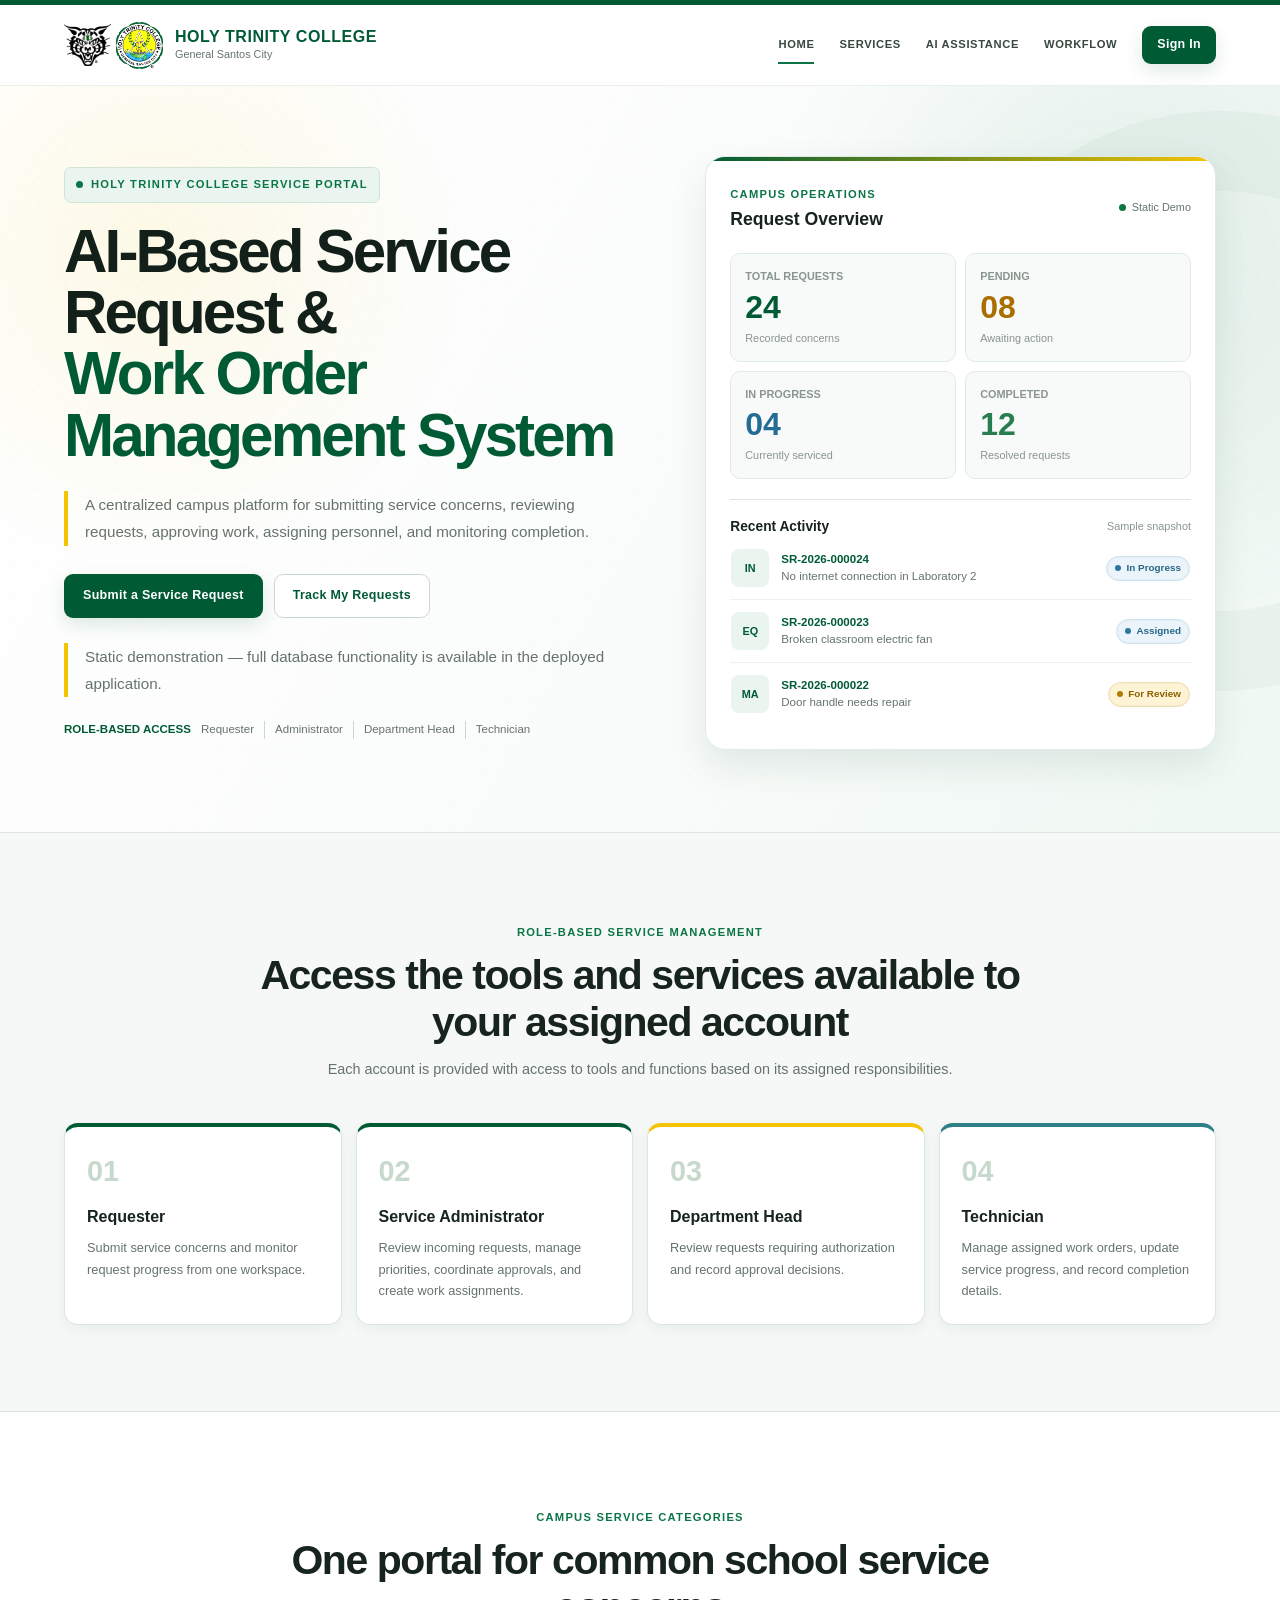
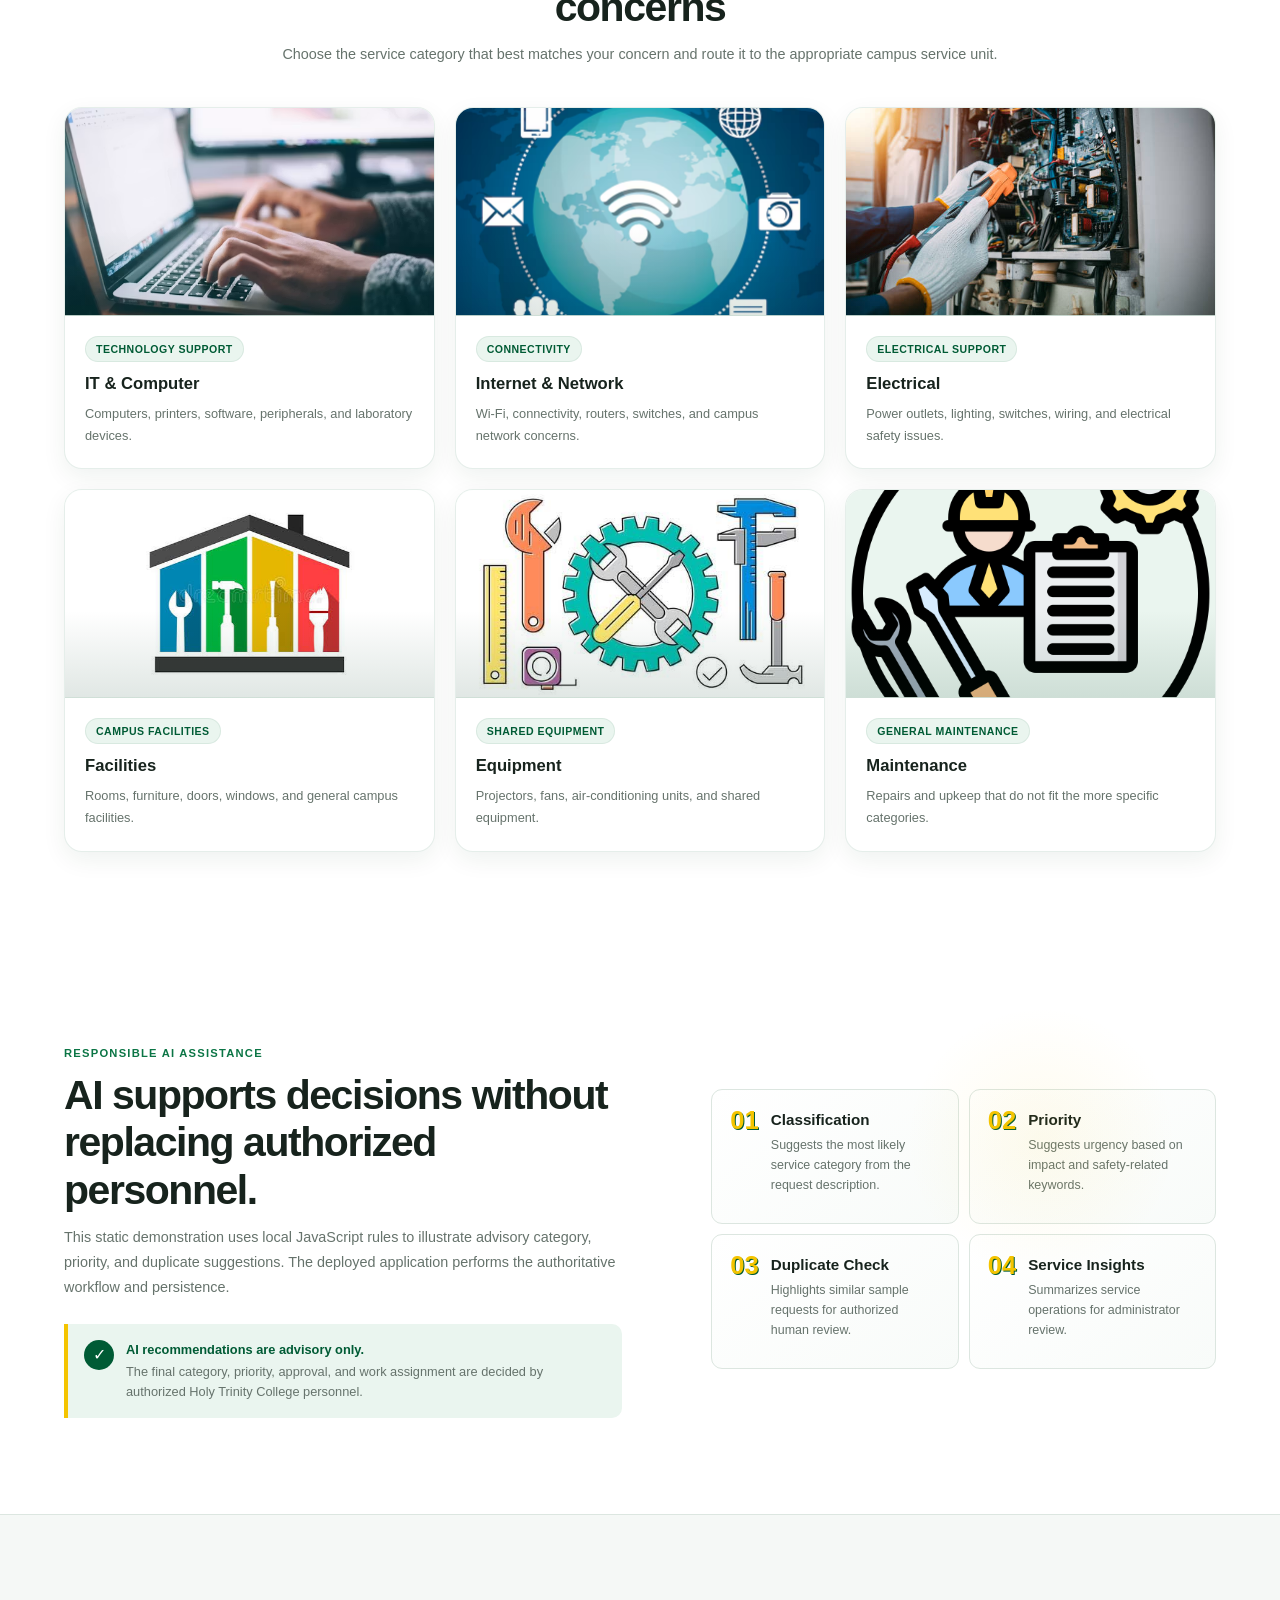
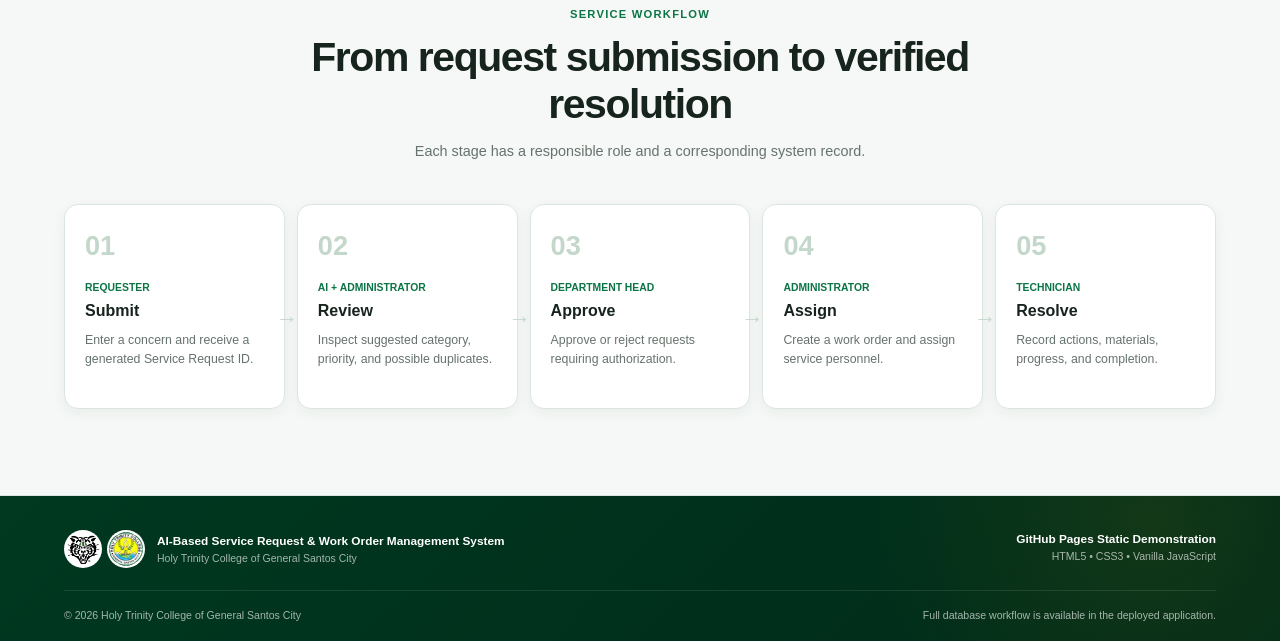
==== commit 152cf46b: "Sync GitHub Pages with current system interface" ====
--- a/index.html
+++ b/index.html
@@ -45,9 +45,10 @@
             <h1>AI-Based Service Request &amp; <em>Work Order Management System</em></h1>
             <p>A centralized campus platform for submitting service concerns, reviewing requests, approving work, assigning personnel, and monitoring completion.</p>
             <div class="hero-actions">
-              <button class="button button-primary" id="heroAccessButton" type="button">Access Service Portal</button>
-              <a class="button button-secondary" href="#workflow">View Workflow</a>
-            </div>
+              <button class="button button-primary" id="heroAccessButton" type="button">Submit a Service Request</button>
+              <button class="button button-secondary" id="heroTrackButton" type="button">Track My Requests</button>
+            </div>
+            <p class="static-demo-note" role="note">Static demonstration — full database functionality is available in the deployed application.</p>
             <div class="audience-list" aria-label="System users">
               <strong>Role-based access</strong>
               <span>Requester</span><span>Administrator</span><span>Department Head</span><span>Technician</span>
@@ -57,7 +58,7 @@
           <aside class="overview-card" aria-label="Service overview">
             <div class="overview-heading">
               <div><small>Campus Operations</small><h2>Request Overview</h2></div>
-              <span class="live-indicator"><i></i> Prototype Active</span>
+              <span class="live-indicator"><i></i> Static Demo</span>
             </div>
             <div class="metric-grid">
               <article><span>Total Requests</span><strong id="publicTotalMetric">24</strong><small>Recorded concerns</small></article>
@@ -66,7 +67,7 @@
               <article class="metric-completed"><span>Completed</span><strong id="publicCompletedMetric">12</strong><small>Resolved requests</small></article>
             </div>
             <div class="activity-list">
-              <div class="activity-heading"><h3>Recent Activity</h3><span>Demo records</span></div>
+              <div class="activity-heading"><h3>Recent Activity</h3><span>Sample snapshot</span></div>
               <div id="publicRecentActivity"></div>
             </div>
           </aside>
@@ -76,15 +77,15 @@
       <section class="role-preview-section">
         <div class="section-shell">
           <div class="section-heading">
-            <span>Role-Based System</span>
-            <h2>Each user sees only the interface assigned to the selected role</h2>
-            <p>The sign-in form opens one dedicated workspace. Other role dashboards remain hidden until the user switches accounts.</p>
+            <span>Role-Based Service Management</span>
+            <h2>Access the tools and services available to your assigned account</h2>
+            <p>Each account is provided with access to tools and functions based on its assigned responsibilities.</p>
           </div>
           <div class="role-preview-grid">
-            <article><span>01</span><h3>Requester</h3><p>Submit service requests, view personal records, and track request status.</p></article>
-            <article><span>02</span><h3>Service Administrator</h3><p>Review incoming requests, inspect AI recommendations, and create work assignments.</p></article>
-            <article><span>03</span><h3>Department Head</h3><p>Review requests that require authorization and record approval decisions.</p></article>
-            <article><span>04</span><h3>Technician</h3><p>View assigned work orders, update progress, and record completion details.</p></article>
+            <article><span>01</span><h3>Requester</h3><p>Submit service concerns and monitor request progress from one workspace.</p></article>
+            <article><span>02</span><h3>Service Administrator</h3><p>Review incoming requests, manage priorities, coordinate approvals, and create work assignments.</p></article>
+            <article><span>03</span><h3>Department Head</h3><p>Review requests requiring authorization and record approval decisions.</p></article>
+            <article><span>04</span><h3>Technician</h3><p>Manage assigned work orders, update service progress, and record completion details.</p></article>
           </div>
         </div>
       </section>
@@ -94,15 +95,15 @@
           <div class="section-heading">
             <span>Campus Service Categories</span>
             <h2>One portal for common school service concerns</h2>
-            <p>Categories align with the SERVICE_CATEGORY records used by the prototype.</p>
+            <p>Choose the service category that best matches your concern and route it to the appropriate campus service unit.</p>
           </div>
           <div class="service-grid">
-            <article><span>IT</span><h3>IT &amp; Computer</h3><p>Computers, printers, software, peripherals, and laboratory devices.</p></article>
-            <article><span>NW</span><h3>Internet &amp; Network</h3><p>Wi-Fi, connectivity, routers, switches, and campus network concerns.</p></article>
-            <article><span>EL</span><h3>Electrical</h3><p>Power outlets, lighting, switches, wiring, and electrical safety issues.</p></article>
-            <article><span>FC</span><h3>Facilities</h3><p>Rooms, furniture, doors, windows, and general campus facilities.</p></article>
-            <article><span>EQ</span><h3>Equipment</h3><p>Projectors, fans, air-conditioning units, and shared equipment.</p></article>
-            <article><span>MT</span><h3>Maintenance</h3><p>Repairs and upkeep that do not fit the more specific categories.</p></article>
+            <article class="service-card"><div class="service-card-media"><img src="images/itcomputer.jpg" alt="IT and Computer service" loading="lazy" decoding="async"></div><div class="service-card-body"><span class="service-card-label">Technology Support</span><h3>IT &amp; Computer</h3><p>Computers, printers, software, peripherals, and laboratory devices.</p></div></article>
+            <article class="service-card"><div class="service-card-media"><img src="images/net.jpg" alt="Internet and Network service" loading="lazy" decoding="async"></div><div class="service-card-body"><span class="service-card-label">Connectivity</span><h3>Internet &amp; Network</h3><p>Wi-Fi, connectivity, routers, switches, and campus network concerns.</p></div></article>
+            <article class="service-card"><div class="service-card-media"><img src="images/electrical.jpg" alt="Electrical service" loading="lazy" decoding="async"></div><div class="service-card-body"><span class="service-card-label">Electrical Support</span><h3>Electrical</h3><p>Power outlets, lighting, switches, wiring, and electrical safety issues.</p></div></article>
+            <article class="service-card"><div class="service-card-media"><img src="images/faci.jpg" alt="Facilities service" loading="lazy" decoding="async"></div><div class="service-card-body"><span class="service-card-label">Campus Facilities</span><h3>Facilities</h3><p>Rooms, furniture, doors, windows, and general campus facilities.</p></div></article>
+            <article class="service-card"><div class="service-card-media"><img src="images/equip.jpg" alt="Equipment service" loading="lazy" decoding="async"></div><div class="service-card-body"><span class="service-card-label">Shared Equipment</span><h3>Equipment</h3><p>Projectors, fans, air-conditioning units, and shared equipment.</p></div></article>
+            <article class="service-card"><div class="service-card-media"><img src="images/maint.jpg" alt="Maintenance service" loading="lazy" decoding="async"></div><div class="service-card-body"><span class="service-card-label">General Maintenance</span><h3>Maintenance</h3><p>Repairs and upkeep that do not fit the more specific categories.</p></div></article>
           </div>
         </div>
       </section>
@@ -111,7 +112,7 @@
         <div class="ai-copy">
           <span class="section-label">Responsible AI Assistance</span>
           <h2>AI supports decisions without replacing authorized personnel.</h2>
-          <p>This front-end prototype uses simple JavaScript keyword rules to demonstrate how a future AI component could suggest a category, priority, and possible duplicate. It does not call a real AI service.</p>
+          <p>This static demonstration uses local JavaScript rules to illustrate advisory category, priority, and duplicate suggestions. The deployed application performs the authoritative workflow and persistence.</p>
           <div class="human-review">
             <span>✓</span>
             <p><strong>AI recommendations are advisory only.</strong> The final category, priority, approval, and work assignment are decided by authorized Holy Trinity College personnel.</p>
@@ -120,8 +121,8 @@
         <div class="ai-capabilities">
           <article><span>01</span><div><h3>Classification</h3><p>Suggests the most likely service category from the request description.</p></div></article>
           <article><span>02</span><div><h3>Priority</h3><p>Suggests urgency based on impact and safety-related keywords.</p></div></article>
-          <article><span>03</span><div><h3>Duplicate Check</h3><p>Compares the request with existing demo records for similar wording.</p></div></article>
-          <article><span>04</span><div><h3>Service Insights</h3><p>Supports dashboard summaries and visible prototype analytics.</p></div></article>
+          <article><span>03</span><div><h3>Duplicate Check</h3><p>Highlights similar sample requests for authorized human review.</p></div></article>
+          <article><span>04</span><div><h3>Service Insights</h3><p>Summarizes service operations for administrator review.</p></div></article>
         </div>
       </section>
 
@@ -153,7 +154,7 @@
 
           <div class="workspace-user">
             <div class="workspace-avatar" id="workspaceAvatar">GU</div>
-            <div><small>Signed in as</small><strong id="workspaceUserName">Guest User</strong><span id="workspaceUserEmail">user@htc.edu.ph</span></div>
+            <div><small>Signed in as</small><strong id="workspaceUserName">Guest User</strong><span id="workspaceUserEmail">user@online.htcgsc.edu.ph</span></div>
           </div>
 
           <div class="workspace-role-card"><small>Assigned Role</small><strong id="workspaceRoleName">Role</strong></div>
@@ -223,7 +224,7 @@
 
             <section class="workspace-view" data-view="requester-records" hidden>
               <div class="panel-card ai-result-card" id="latestAiCard" hidden>
-                <div class="ai-result-heading"><div><small>Latest Prototype Recommendation</small><h3>AI-assisted request review</h3></div><span class="demo-chip">DEMO ONLY</span></div>
+                <div class="ai-result-heading"><div><small>Latest Advisory Recommendation</small><h3>AI-assisted request review</h3></div><span class="demo-chip">STATIC DEMO</span></div>
                 <div class="ai-result-grid">
                   <div><small>Suggested Category</small><strong id="latestAiCategory">—</strong></div>
                   <div><small>Suggested Priority</small><strong id="latestAiPriority">—</strong></div>
@@ -257,7 +258,7 @@
           <div class="role-interface" data-role="administrator" hidden>
             <section class="workspace-view" data-view="administrator-overview">
               <div class="welcome-banner admin-banner">
-                <div><small>Service Administrator / Coordinator</small><h3>Operations dashboard</h3><p>Review service requests, validate prototype AI recommendations, and coordinate work assignments.</p></div>
+                <div><small>Service Administrator / Coordinator</small><h3>Operations dashboard</h3><p>Review service requests, evaluate advisory recommendations, and coordinate work assignments.</p></div>
                 <button class="button button-light" type="button" data-workspace-link="administrator-review">Open Request Queue</button>
               </div>
               <div class="dashboard-grid four">
@@ -289,7 +290,7 @@
                   <form class="record-form workspace-form" id="workOrderForm">
                     <div class="form-grid">
                       <div class="field-group"><label for="workOrderId">Work Order ID</label><input id="workOrderId" type="text" placeholder="Auto-generated for new record" pattern="WO-[0-9]{4}-[0-9]{4}" aria-describedby="workOrderIdHelp"><small id="workOrderIdHelp">Leave blank to create a new work order.</small></div>
-                      <div class="field-group"><label for="workOrderRequestId">Service Request ID *</label><input id="workOrderRequestId" type="text" placeholder="SR-2026-0025" pattern="SR-[0-9]{4}-[0-9]{4}" required></div>
+                      <div class="field-group"><label for="workOrderRequestId">Service Request ID *</label><input id="workOrderRequestId" type="text" placeholder="SR-2026-000025" pattern="SR-[0-9]{4}-[0-9]{6}" required></div>
                       <div class="field-group"><label for="assignedTechnician">Assigned Technician / Personnel *</label><select id="assignedTechnician" required><option value="">Select personnel</option><option>Alex Rivera</option><option>Jamie Santos</option><option>Patricia Cruz</option><option>IT Support Team</option><option>Facilities Team</option><option>Electrical Team</option><option>Maintenance Team</option></select></div>
                       <div class="field-group"><label for="serviceUnit">Department / Service Unit *</label><select id="serviceUnit" required><option value="">Select service unit</option><option>Information Technology Office</option><option>Facilities Management</option><option>Electrical Services</option><option>Maintenance Services</option></select></div>
                       <div class="field-group full-width"><label for="workDescription">Work Description *</label><textarea id="workDescription" rows="3" minlength="10" maxlength="500" placeholder="Describe the work to be performed." required></textarea></div>
@@ -313,11 +314,11 @@
             <section class="workspace-view" data-view="administrator-access" hidden>
               <div class="content-grid form-and-table">
                 <div class="panel-card form-panel">
-                  <div class="panel-title"><div><small>SCHOOL_PERSONNEL</small><h3>Personnel Access Demo</h3></div><span class="entity-badge">Prototype</span></div>
+                  <div class="panel-title"><div><small>SCHOOL_PERSONNEL</small><h3>Personnel Access</h3></div><span class="entity-badge">STATIC DEMO</span></div>
                   <form class="record-form workspace-form" id="personnelAccessForm">
                     <div class="form-grid">
                       <div class="field-group"><label for="personnelName">Personnel Name *</label><input id="personnelName" type="text" minlength="3" required></div>
-                      <div class="field-group"><label for="personnelEmail">School Email *</label><input id="personnelEmail" type="email" placeholder="name@htc.edu.ph" required></div>
+                      <div class="field-group"><label for="personnelEmail">School Email *</label><input id="personnelEmail" type="email" placeholder="name@online.htcgsc.edu.ph" required></div>
                       <div class="field-group"><label for="personnelDepartment">Department *</label><select id="personnelDepartment" required><option value="">Select department</option><option>Information Technology Office</option><option>Facilities Management</option><option>Electrical Services</option><option>Maintenance Services</option><option>Administration Office</option></select></div>
                       <div class="field-group"><label for="personnelRole">System Role *</label><select id="personnelRole" required><option value="">Select role</option><option>Service Administrator</option><option>Department Head / Authorized Approver</option><option>Service Personnel / Technician</option></select></div>
                       <fieldset class="field-group full-width checkbox-field"><legend>Access Rights *</legend><label><input type="checkbox" name="accessRights" value="Review Requests"> Review Requests</label><label><input type="checkbox" name="accessRights" value="Approve Requests"> Approve Requests</label><label><input type="checkbox" name="accessRights" value="Manage Work Orders"> Manage Work Orders</label><label><input type="checkbox" name="accessRights" value="Update Work"> Update Work</label><small class="field-error" id="permissionError" role="alert"></small></fieldset>
@@ -337,8 +338,8 @@
               <div class="welcome-banner approver-banner"><div><small>Department Head / Authorized Approver</small><h3>Approval dashboard</h3><p>Review requests requiring authorization and record the final approval decision.</p></div><button class="button button-light" type="button" data-workspace-link="approver-queue">Review Requests</button></div>
               <div class="dashboard-grid three">
                 <article class="stat-card"><div class="stat-icon amber">AP</div><div><small>Awaiting Approval</small><strong id="approverPendingMetric">00</strong><p>Requests needing a decision</p></div></article>
-                <article class="stat-card"><div class="stat-icon green">OK</div><div><small>Approved</small><strong id="approverApprovedMetric">00</strong><p>Approved prototype records</p></div></article>
-                <article class="stat-card"><div class="stat-icon red">NO</div><div><small>Rejected</small><strong id="approverRejectedMetric">00</strong><p>Rejected prototype records</p></div></article>
+                <article class="stat-card"><div class="stat-icon green">OK</div><div><small>Approved</small><strong id="approverApprovedMetric">00</strong><p>Approved sample records</p></div></article>
+                <article class="stat-card"><div class="stat-icon red">NO</div><div><small>Rejected</small><strong id="approverRejectedMetric">00</strong><p>Rejected sample records</p></div></article>
               </div>
               <div class="info-card"><h3>Human authorization remains final</h3><p>AI recommendations are visible for context, but the Department Head / Authorized Approver records the actual approval decision.</p></div>
             </section>
@@ -382,7 +383,7 @@
                   <form class="record-form workspace-form" id="progressUpdateForm">
                     <div class="form-grid">
                       <div class="field-group"><label for="progressWorkOrderId">Work Order ID *</label><input id="progressWorkOrderId" type="text" placeholder="WO-2026-0019" pattern="WO-[0-9]{4}-[0-9]{4}" required></div>
-                      <div class="field-group"><label for="progressRequestId">Service Request ID *</label><input id="progressRequestId" type="text" placeholder="SR-2026-0025" pattern="SR-[0-9]{4}-[0-9]{4}" required></div>
+                      <div class="field-group"><label for="progressRequestId">Service Request ID *</label><input id="progressRequestId" type="text" placeholder="SR-2026-000025" pattern="SR-[0-9]{4}-[0-9]{6}" required></div>
                       <div class="field-group"><label for="progressTechnician">Assigned Technician / Personnel *</label><input id="progressTechnician" type="text" minlength="3" required></div>
                       <div class="field-group"><label for="progressServiceUnit">Department / Service Unit *</label><select id="progressServiceUnit" required><option value="">Select service unit</option><option>Information Technology Office</option><option>Facilities Management</option><option>Electrical Services</option><option>Maintenance Services</option></select></div>
                       <div class="field-group full-width"><label for="progressWorkDescription">Work Description *</label><textarea id="progressWorkDescription" rows="3" minlength="10" maxlength="500" required></textarea></div>
@@ -414,9 +415,9 @@
         <div class="footer-logos"><img src="images/wildcatslogo.png" alt="Wildcats Logo"><img src="images/htclogo.png" alt="Holy Trinity College Logo"></div>
         <div><strong>AI-Based Service Request &amp; Work Order Management System</strong><span>Holy Trinity College of General Santos City</span></div>
       </div>
-      <div class="footer-note"><strong>Front-End Laboratory Prototype</strong><span>HTML5 • CSS3 • Vanilla JavaScript</span></div>
-    </div>
-    <div class="section-shell footer-bottom"><span>© 2026 Holy Trinity College of General Santos City</span><span>Developed for academic demonstration</span></div>
+      <div class="footer-note"><strong>GitHub Pages Static Demonstration</strong><span>HTML5 • CSS3 • Vanilla JavaScript</span></div>
+    </div>
+    <div class="section-shell footer-bottom"><span>© 2026 Holy Trinity College of General Santos City</span><span>Full database workflow is available in the deployed application.</span></div>
   </footer>
 
   <!-- LOGIN MODAL -->
@@ -424,16 +425,16 @@
     <div class="modal-backdrop" data-close-modal="loginModal"></div>
     <div class="modal-card modal-card-small" role="document">
       <button class="modal-close" type="button" aria-label="Close sign-in dialog" data-close-modal="loginModal">×</button>
-      <div class="modal-heading centered"><img src="images/htclogo.png" alt="Holy Trinity College Logo" class="modal-logo"><span class="section-label">Role-Based Access</span><h2 id="loginTitle">Sign in to the service portal</h2><p>This is a front-end prototype. The selected role only controls which demo workspace is shown.</p></div>
+      <div class="modal-heading centered"><img src="images/htclogo.png" alt="Holy Trinity College Logo" class="modal-logo"><span class="section-label">Role-Based Access</span><h2 id="loginTitle">Explore the service portal</h2><p>This GitHub Pages demonstration shows the role-based interface. Use the deployed application for real authentication and database workflows.</p></div>
       <form class="record-form" id="loginForm">
         <div class="field-group"><label for="loginName">Full Name *</label><input id="loginName" type="text" minlength="3" autocomplete="name" placeholder="Enter your full name" required></div>
-        <div class="field-group"><label for="loginEmail">School Email *</label><input id="loginEmail" type="email" autocomplete="email" placeholder="name@htc.edu.ph" required></div>
+        <div class="field-group"><label for="loginEmail">School Email *</label><input id="loginEmail" type="email" autocomplete="email" placeholder="name@online.htcgsc.edu.ph" required></div>
         <div class="field-group"><label for="loginPassword">Password *</label><div class="password-control"><input id="loginPassword" type="password" minlength="8" autocomplete="current-password" placeholder="Minimum 8 characters" required><button id="togglePasswordButton" type="button" aria-label="Show password">Show</button></div></div>
         <div class="field-group"><label for="loginRole">System Role *</label><select id="loginRole" required><option value="requester">Requester</option><option value="administrator">Service Administrator / Coordinator</option><option value="approver">Department Head / Authorized Approver</option><option value="technician">Service Personnel / Technician</option></select></div>
         <label class="remember-control"><input id="rememberMe" type="checkbox"> Remember my name and email on this device</label>
         <button class="button button-primary button-full" id="loginSubmitButton" type="submit"><span>Sign In</span></button>
       </form>
-      <p class="prototype-note">Prototype notice: no real authentication, database, email, or server connection is used.</p>
+      <p class="prototype-note">Static demo notice: no real authentication, database, email, or server connection is used here.</p>
     </div>
   </div>
 
@@ -453,13 +454,13 @@
 
         <div class="form-section-heading"><span>2</span><div><strong>Request Details</strong><small>Describe the concern clearly.</small></div></div>
         <div class="form-grid">
-          <div class="field-group"><label for="requestCategory">Request Category *</label><select id="requestCategory" required><option value="">Select category</option><option value="AI Recommendation">Let prototype recommend</option><option>IT &amp; Computer</option><option>Internet &amp; Network</option><option>Electrical</option><option>Facilities</option><option>Equipment</option><option>Maintenance</option></select></div>
+          <div class="field-group"><label for="requestCategory">Request Category *</label><select id="requestCategory" required><option value="">Select category</option><option value="AI Recommendation">Let the demo recommend</option><option>IT &amp; Computer</option><option>Internet &amp; Network</option><option>Electrical</option><option>Facilities</option><option>Equipment</option><option>Maintenance</option></select></div>
           <div class="field-group"><label for="requestPriority">Preferred Priority *</label><select id="requestPriority" required><option value="">Select priority</option><option>Low</option><option>Medium</option><option>High</option><option>Urgent</option></select></div>
           <div class="field-group full-width"><label for="requestTitle">Request Title *</label><input id="requestTitle" type="text" minlength="5" maxlength="100" placeholder="Example: No internet connection in Laboratory 2" required></div>
           <div class="field-group full-width"><label for="requestDescription">Detailed Description *</label><textarea id="requestDescription" rows="5" minlength="15" maxlength="500" placeholder="Describe what happened, when it started, and how it affects the area." aria-describedby="requestCharacterHelp" required></textarea><small id="requestCharacterHelp" class="character-help"><span id="requestCharacterCount">0</span>/500 characters</small></div>
           <div class="field-group"><label for="requestLocation">Location / Room *</label><input id="requestLocation" type="text" minlength="2" maxlength="80" placeholder="Example: Laboratory 2" required></div>
           <div class="field-group"><label for="requestDate">Date Reported *</label><input id="requestDate" type="date" required></div>
-          <div class="field-group full-width"><label for="requestAttachment">Attachment / Photo</label><input id="requestAttachment" type="file" accept="image/png,image/jpeg,image/webp,application/pdf" aria-describedby="attachmentHelp"><small id="attachmentHelp">Optional. PNG, JPG, WEBP, or PDF up to 5 MB for this front-end demo.</small></div>
+          <div class="field-group full-width"><label for="requestAttachment">Attachment / Photo</label><input id="requestAttachment" type="file" accept="image/png,image/jpeg,image/webp,application/pdf" aria-describedby="attachmentHelp"><small id="attachmentHelp">Optional. PNG, JPG, WEBP, or PDF up to 5 MB for this static demonstration.</small></div>
         </div>
 
         <div class="form-note"><span>✦</span><p><strong>AI-assisted demo</strong> JavaScript rules may suggest a category and priority and flag a possible duplicate. AI recommendations are advisory only. The final decision is made by authorized school personnel.</p></div>
--- a/css/style.css
+++ b/css/style.css
@@ -755,7 +755,7 @@
 
 .workflow-list li::after {
   color: #c6d7cc;
-  content: "→";
+  content: "\2192";
   font-size: 1.4rem;
   position: absolute;
   right: -14px;
@@ -855,6 +855,10 @@
   gap: 10px;
   grid-template-columns: 44px 1fr;
   margin-top: 19px;
+}
+.workspace-user > div:last-child {
+  min-width: 0;
+  overflow: hidden;
 }
 
 .workspace-avatar {
@@ -1247,6 +1251,153 @@
   margin-top: 16px;
 }
 
+/* Administrator Overview: keep service insights readable without changing other dashboards. */
+.administrator-overview-view {
+  scroll-margin-top: calc(var(--header-height) + 98px);
+}
+
+.administrator-overview-stack {
+  display: grid;
+  gap: 16px;
+  margin-top: 16px;
+}
+
+.administrator-overview-stack > .panel-card,
+.service-insights-panel,
+.service-insights-detail-grid > .panel-card,
+.service-insights-metric-grid > .stat-card {
+  min-width: 0;
+}
+
+.service-insights-panel {
+  overflow: hidden;
+}
+
+.service-insights-header {
+  align-items: flex-start;
+  display: flex;
+  gap: 18px;
+  justify-content: space-between;
+}
+
+.service-insights-title {
+  min-width: 0;
+}
+
+.service-insights-title > small {
+  color: var(--text-soft);
+  display: block;
+  font-size: 0.65rem;
+  font-weight: 800;
+  letter-spacing: 0.07em;
+  text-transform: uppercase;
+}
+
+.service-insights-title h3 {
+  margin-top: 3px;
+}
+
+.service-insights-title .helper-text {
+  margin: 5px 0 0;
+}
+
+.service-insights-controls {
+  align-items: center;
+  display: flex;
+  flex: 0 1 auto;
+  flex-wrap: wrap;
+  gap: 8px;
+  justify-content: flex-end;
+  min-width: 0;
+}
+
+.service-insights-controls label {
+  color: var(--text-soft);
+  font-size: 0.68rem;
+  font-weight: 800;
+  white-space: nowrap;
+}
+
+.service-insights-controls select {
+  max-width: 100%;
+  min-width: 0;
+}
+
+.service-insights-metric-grid {
+  display: grid;
+  gap: 13px;
+  grid-template-columns: repeat(4, minmax(0, 1fr));
+  margin-top: 16px;
+}
+
+.service-insights-metric-grid .stat-card {
+  grid-template-columns: 42px minmax(0, 1fr);
+  min-height: 104px;
+}
+
+.service-insights-metric-grid .stat-card small {
+  line-height: 1.3;
+}
+
+.service-insights-metric-grid .stat-card strong {
+  font-size: clamp(1.35rem, 2vw, 1.7rem);
+  overflow-wrap: anywhere;
+}
+
+.service-insights-detail-grid {
+  display: grid;
+  gap: 14px;
+  grid-template-columns: repeat(2, minmax(0, 1fr));
+  margin-top: 16px;
+}
+
+.service-insights-detail-grid > .panel-card {
+  min-height: 154px;
+}
+
+body.workspace-active:has(.role-interface[data-role="administrator"]:not([hidden]) .administrator-overview-view:not([hidden])) .workspace-header {
+  background: #f5f8f6;
+  isolation: isolate;
+}
+
+@media (max-width: 1500px) {
+  .service-insights-metric-grid {
+    grid-template-columns: repeat(3, minmax(0, 1fr));
+  }
+}
+
+@media (max-width: 1040px) {
+  .service-insights-header {
+    flex-direction: column;
+  }
+
+  .service-insights-controls {
+    justify-content: flex-start;
+    width: 100%;
+  }
+
+  .service-insights-metric-grid {
+    grid-template-columns: repeat(2, minmax(0, 1fr));
+  }
+}
+
+@media (max-width: 600px) {
+  .service-insights-controls {
+    align-items: stretch;
+    flex-direction: column;
+  }
+
+  .service-insights-controls select,
+  .service-insights-controls .button {
+    width: 100%;
+  }
+
+  .service-insights-metric-grid,
+  .service-insights-detail-grid {
+    grid-template-columns: minmax(0, 1fr);
+  }
+}
+
 .panel-card,
 .info-card,
 .empty-action-card {
@@ -1402,7 +1553,7 @@
 
 .entity-chips span,
 .entity-badge,
-.demo-chip {
+.advisory-chip {
   background: var(--htc-green-soft);
   border: 1px solid #cfe3d6;
   border-radius: 999px;
@@ -1413,7 +1564,7 @@
   padding: 6px 9px;
 }
 
-.demo-chip {
+.advisory-chip {
   background: var(--gold-soft, var(--htc-gold-soft));
   border-color: #ead77d;
   color: #7b5b00;
@@ -1644,7 +1795,7 @@
   margin: 13px 0;
 }
 
-.prototype-note {
+.implementation-note {
   border-top: 1px solid var(--border);
   color: var(--text-soft);
   font-size: 0.67rem;
@@ -2275,6 +2426,14 @@
   height: 46px;
   justify-content: center;
   width: 46px;
+}
+
+.static-demo-note {
+  color: var(--text-soft);
+  font-size: 0.72rem;
+  line-height: 1.55;
+  margin-top: 16px;
+  max-width: 38rem;
 }
 
 /* =========================
@@ -2425,3 +2584,1534 @@
     animation-iteration-count: 1 !important;
   }
 }
+
+
+/* =========================
+   TASK 6: AUTH + STRICT VALIDATION
+========================= */
+.modal-card-auth {
+  width: min(100%, 820px);
+  padding: 30px;
+}
+
+.auth-brand {
+  align-items: center;
+  display: flex;
+  gap: 18px;
+  padding: 2px 48px 18px 0;
+}
+
+.auth-brand .modal-logo {
+  flex: 0 0 66px;
+  margin: 0;
+}
+
+.auth-brand h2 {
+  font-size: 1.55rem;
+  letter-spacing: -0.03em;
+  margin-top: 3px;
+}
+
+.auth-brand p,
+.auth-form-heading p {
+  color: var(--text-muted);
+  font-size: 0.76rem;
+  line-height: 1.65;
+  margin-top: 4px;
+}
+
+.auth-tabs {
+  background: var(--surface-muted);
+  border: 1px solid var(--border);
+  border-radius: 12px;
+  display: grid;
+  gap: 5px;
+  grid-template-columns: repeat(2, 1fr);
+  margin-top: 8px;
+  padding: 5px;
+}
+
+.auth-tab {
+  background: transparent;
+  border: 0;
+  border-radius: 8px;
+  color: var(--text-muted);
+  cursor: pointer;
+  font-size: 0.76rem;
+  font-weight: 900;
+  min-height: 42px;
+  padding: 9px 14px;
+}
+
+.auth-tab.active {
+  background: white;
+  box-shadow: var(--shadow-sm);
+  color: var(--htc-green);
+}
+
+.auth-form {
+  margin-top: 22px;
+}
+
+.auth-form-heading {
+  border-bottom: 1px solid var(--border);
+  margin-bottom: 17px;
+  padding-bottom: 12px;
+}
+
+.auth-form-heading h3 {
+  font-size: 1.08rem;
+}
+
+.auth-text-link {
+  background: transparent;
+  border: 0;
+  color: var(--htc-green);
+  cursor: pointer;
+  display: block;
+  font-size: 0.72rem;
+  font-weight: 800;
+  margin: 12px auto 0;
+  text-decoration: underline;
+  text-underline-offset: 3px;
+}
+
+.auth-message {
+  border-radius: 9px;
+  display: none;
+  font-size: 0.72rem;
+  line-height: 1.55;
+  margin-top: 14px;
+  padding: 10px 12px;
+}
+
+.auth-message.show { display: block; }
+.auth-message.error { background: var(--red-soft); border: 1px solid #efc3c3; color: #8f2f2f; }
+.auth-message.success { background: var(--htc-green-soft); border: 1px solid #cce4d5; color: var(--htc-green-dark); }
+.auth-message.info { background: var(--blue-soft); border: 1px solid #c8dfea; color: #1d5879; }
+
+.authorization-notice {
+  background: var(--htc-gold-soft);
+  border: 1px solid #ecd67b;
+  border-left: 4px solid var(--htc-gold);
+  border-radius: 9px;
+  margin: 18px 0;
+  padding: 12px 14px;
+}
+
+.authorization-notice strong {
+  color: #765900;
+  display: block;
+  font-size: 0.74rem;
+}
+
+.authorization-notice p {
+  color: #6d6041;
+  font-size: 0.69rem;
+  line-height: 1.6;
+  margin-top: 3px;
+}
+
+.password-strength {
+  background: #e7ece9;
+  border-radius: 999px;
+  height: 5px;
+  margin-top: 8px;
+  overflow: hidden;
+}
+
+.password-strength > span {
+  background: var(--border-strong);
+  display: block;
+  height: 100%;
+  transition: width 0.2s ease, background-color 0.2s ease;
+  width: 0;
+}
+
+.password-strength > span.strength-weak { background: var(--red); width: 33%; }
+.password-strength > span.strength-fair { background: var(--amber); width: 66%; }
+.password-strength > span.strength-strong { background: var(--htc-green-mid); width: 100%; }
+
+.field-group {
+  position: relative;
+}
+
+.field-group.is-invalid input,
+.field-group.is-invalid select,
+.field-group.is-invalid textarea,
+.checkbox-field.is-invalid {
+  background: #fff7f7;
+  border-color: var(--red);
+  box-shadow: 0 0 0 3px rgba(178, 61, 61, 0.12);
+}
+
+.field-group.is-valid input:not([type="checkbox"]):not([type="file"]),
+.field-group.is-valid select,
+.field-group.is-valid textarea {
+  background: #fbfefc;
+  border-color: var(--htc-green-mid);
+  box-shadow: 0 0 0 3px rgba(11, 117, 69, 0.09);
+}
+
+.field-group.is-invalid input:focus,
+.field-group.is-invalid select:focus,
+.field-group.is-invalid textarea:focus {
+  border-color: #9f2f2f;
+  box-shadow: 0 0 0 4px rgba(178, 61, 61, 0.16);
+}
+
+.field-group.is-valid input:not([type="checkbox"]):not([type="file"]):focus,
+.field-group.is-valid select:focus,
+.field-group.is-valid textarea:focus {
+  border-color: var(--htc-green);
+  box-shadow: 0 0 0 4px rgba(11, 117, 69, 0.12);
+}
+
+.field-group .validation-message {
+  align-items: flex-start;
+  color: var(--red);
+  display: flex;
+  font-size: 0.7rem;
+  font-weight: 700;
+  gap: 5px;
+  line-height: 1.45;
+  margin-top: 6px;
+  min-height: 1.45em;
+}
+
+.field-group .validation-message::before {
+  content: "!";
+  flex: 0 0 auto;
+  font-weight: 900;
+}
+
+.field-group .validation-success {
+  color: var(--htc-green-mid);
+  font-size: 0.64rem;
+  font-weight: 700;
+  margin-top: 5px;
+}
+
+.confirm-remarks {
+  margin-top: 16px;
+  text-align: left;
+}
+
+.confirm-remarks textarea {
+  min-height: 90px;
+}
+
+@media (max-width: 760px) {
+  .modal-card-auth { padding: 23px 18px; }
+  .auth-brand { align-items: flex-start; padding-right: 38px; }
+  .auth-brand .modal-logo { height: 54px; flex-basis: 54px; width: 54px; }
+  .auth-register-grid { grid-template-columns: 1fr; }
+  .auth-register-grid .field-group.full-width { grid-column: auto; }
+}
+
+@media (max-width: 520px) {
+  .auth-brand { display: block; text-align: center; padding-right: 0; }
+  .auth-brand .modal-logo { margin: 0 auto 10px; }
+  .auth-tabs { margin-top: 16px; }
+}
+
+/* =========================================================
+   SMOOTH MODERN INTERFACE — PERFORMANCE OPTIMIZED
+   Keeps the HTC visual identity while prioritizing
+   compositor-friendly transform/opacity animations.
+========================================================= */
+
+:root {
+  --surface-elevated: #ffffff;
+  --page-tint: #f3f7f4;
+  --success: #19764a;
+  --warning: #9a6500;
+  --info: #256b89;
+  --shadow-sm: 0 4px 14px rgba(0, 56, 32, 0.055);
+  --shadow-md: 0 12px 30px rgba(0, 56, 32, 0.085);
+  --shadow-lg: 0 20px 48px rgba(0, 40, 23, 0.13);
+  --shadow-xl: 0 26px 62px rgba(0, 40, 23, 0.16);
+  --radius-xl: 24px;
+  --sidebar-width: 290px;
+  --ease-standard: cubic-bezier(0.2, 0, 0, 1);
+  --ease-out: cubic-bezier(0.22, 1, 0.36, 1);
+  --ease-soft: cubic-bezier(0.25, 0.8, 0.25, 1);
+  --transition-instant: 120ms;
+  --transition-fast: 170ms;
+  --transition-normal: 240ms;
+  --transition-reveal: 460ms;
+}
+
+/* =========================
+   GLOBAL PERFORMANCE
+========================= */
+body {
+  background: var(--page-tint);
+  overflow-x: hidden;
+}
+
+body:not(.workspace-active) main {
+  background: var(--surface);
+}
+
+.button,
+.icon-button,
+.text-button,
+.workspace-nav-button,
+.workspace-signout,
+.auth-tab,
+.modal-close,
+.back-to-top,
+.main-nav > a,
+.role-preview-grid article,
+.service-grid article,
+.ai-capabilities article,
+.workflow-list li,
+.panel-card,
+.stat-card,
+.notification-item,
+.activity-row {
+  -webkit-tap-highlight-color: transparent;
+}
+
+/* =========================
+   HEADER / NAVIGATION
+========================= */
+.site-header {
+  background: rgba(255, 255, 255, 0.97);
+  border-bottom-color: rgba(0, 91, 53, 0.09);
+  backdrop-filter: none;
+  -webkit-backdrop-filter: none;
+  transition:
+    background-color var(--transition-normal) ease,
+    border-color var(--transition-normal) ease,
+    box-shadow var(--transition-normal) ease;
+}
+
+.site-header.is-scrolled {
+  background: #ffffff;
+  border-bottom-color: rgba(0, 91, 53, 0.13);
+  box-shadow: 0 8px 24px rgba(0, 56, 32, 0.07);
+}
+
+.brand-logos img,
+.footer-logos img,
+.workspace-brand img,
+.modal-logo {
+  filter: none;
+}
+
+.main-nav > a {
+  transition: color var(--transition-fast) ease;
+}
+
+.main-nav > a::after {
+  width: 100%;
+  transform: scaleX(0);
+  transform-origin: left center;
+  transition: transform var(--transition-normal) var(--ease-out);
+}
+
+.main-nav > a:hover::after,
+.main-nav > a.active::after {
+  width: 100%;
+  transform: scaleX(1);
+}
+
+.menu-button span {
+  border-radius: 999px;
+  transform-origin: center;
+  transition:
+    transform var(--transition-normal) var(--ease-out),
+    opacity var(--transition-fast) ease;
+}
+
+.menu-button[aria-expanded='true'] span:nth-child(1) {
+  transform: translate3d(0, 7px, 0) rotate(45deg);
+}
+.menu-button[aria-expanded='true'] span:nth-child(2) { opacity: 0; }
+.menu-button[aria-expanded='true'] span:nth-child(3) {
+  transform: translate3d(0, -7px, 0) rotate(-45deg);
+}
+
+/* =========================
+   HERO
+========================= */
+.hero {
+  background:
+    radial-gradient(circle at 12% 22%, rgba(244, 196, 0, 0.095), transparent 25%),
+    radial-gradient(circle at 88% 24%, rgba(11, 117, 69, 0.09), transparent 29%),
+    linear-gradient(120deg, #ffffff 0%, #fafcfb 54%, #eff8f3 100%);
+  isolation: isolate;
+}
+
+.hero::before {
+  background-image: radial-gradient(rgba(0, 91, 53, 0.10) 1px, transparent 1px);
+  background-size: 26px 26px;
+  content: '';
+  inset: 0;
+  opacity: 0.18;
+  pointer-events: none;
+  position: absolute;
+}
+
+.hero::after {
+  animation: floatDecorSmooth 18s ease-in-out infinite alternate;
+  border-color: rgba(0, 91, 53, 0.035);
+  transform: translate3d(0, 0, 0);
+  will-change: transform;
+}
+
+.hero-copy {
+  animation: heroEnterSmooth 560ms var(--ease-out) both;
+}
+
+.overview-card {
+  animation: heroEnterSmooth 620ms 70ms var(--ease-out) both;
+  backdrop-filter: none;
+  -webkit-backdrop-filter: none;
+  border-color: rgba(0, 91, 53, 0.12);
+  border-radius: var(--radius-lg);
+  box-shadow: 0 16px 38px rgba(0, 56, 32, 0.095);
+  overflow: hidden;
+  position: relative;
+}
+
+.overview-card::before {
+  background: linear-gradient(90deg, var(--htc-green), var(--htc-gold));
+  content: '';
+  height: 4px;
+  inset: 0 0 auto;
+  position: absolute;
+}
+
+/* =========================
+   CARDS / HOVER MOTION
+========================= */
+.metric-grid article,
+.stat-card {
+  overflow: hidden;
+  position: relative;
+}
+
+.metric-grid article::after,
+.stat-card::after {
+  background: linear-gradient(135deg, transparent, rgba(0, 91, 53, 0.035));
+  content: '';
+  inset: 0;
+  pointer-events: none;
+}
+
+.role-preview-grid article,
+.service-grid article,
+.ai-capabilities article,
+.workflow-list li,
+.panel-card,
+.stat-card {
+  transition:
+    transform var(--transition-normal) var(--ease-out),
+    border-color var(--transition-fast) ease;
+}
+
+.role-preview-grid article:hover,
+.service-grid article:hover,
+.ai-capabilities article:hover,
+.panel-card:hover,
+.stat-card:hover {
+  border-color: rgba(0, 91, 53, 0.22);
+  box-shadow: var(--shadow-md);
+  transform: translate3d(0, -3px, 0);
+}
+
+.role-preview-grid article:nth-child(3) { border-top-color: var(--htc-gold); }
+.role-preview-grid article:nth-child(4) { border-top-color: #2f7f86; }
+
+.service-grid article > span {
+  box-shadow: inset 0 0 0 1px rgba(0, 91, 53, 0.075);
+  transition:
+    transform var(--transition-normal) var(--ease-out),
+    background-color var(--transition-normal) ease;
+}
+
+.service-grid article:hover > span {
+  background: #dff1e7;
+  transform: translate3d(0, -2px, 0) rotate(-1deg);
+}
+
+.activity-row {
+  transition: background-color var(--transition-fast) ease;
+}
+.activity-row:hover { background: rgba(234, 245, 239, 0.55); }
+
+/* =========================
+   AI / WORKFLOW
+========================= */
+.ai-section { position: relative; }
+.ai-section::before {
+  background: radial-gradient(circle, rgba(244, 196, 0, 0.07), transparent 68%);
+  content: '';
+  height: 280px;
+  pointer-events: none;
+  position: absolute;
+  right: 3%;
+  top: 10%;
+  width: 280px;
+}
+.ai-capabilities article { background: linear-gradient(145deg, #ffffff, #f8fbf9); }
+.workflow-list li {
+  border-radius: var(--radius-md);
+  box-shadow: var(--shadow-sm);
+}
+.workflow-list li:hover {
+  box-shadow: var(--shadow-md);
+  transform: translate3d(0, -2px, 0);
+}
+
+/* =========================
+   BUTTONS — TRANSFORM ONLY
+========================= */
+.button {
+  overflow: hidden;
+  position: relative;
+  transition:
+    transform var(--transition-fast) var(--ease-out),
+    background-color var(--transition-fast) ease,
+    border-color var(--transition-fast) ease;
+}
+.button:hover:not(:disabled) { transform: translate3d(0, -1px, 0); }
+.button:active:not(:disabled) { transform: translate3d(0, 0, 0); }
+
+.button::after {
+  background: linear-gradient(110deg, transparent 20%, rgba(255,255,255,.24), transparent 80%);
+  content: '';
+  inset: 0;
+  pointer-events: none;
+  position: absolute;
+  transform: translate3d(-145%, 0, 0) skewX(-20deg);
+  transition: transform 520ms var(--ease-out);
+  width: 42%;
+}
+.button:hover::after { transform: translate3d(345%, 0, 0) skewX(-20deg); }
+.button-primary { box-shadow: 0 7px 18px rgba(0,91,53,.13); }
+.button-primary:hover:not(:disabled) { box-shadow: 0 9px 22px rgba(0,91,53,.16); }
+
+.button.is-loading::before,
+.button.is-loading > span::before {
+  animation: spinSmooth 720ms linear infinite;
+}
+
+/* =========================
+   WORKSPACE
+========================= */
+.workspace-section {
+  background:
+    radial-gradient(circle at 88% 4%, rgba(11,117,69,.045), transparent 25%),
+    #f4f7f5;
+}
+.workspace-sidebar { box-shadow: 8px 0 24px rgba(0,56,32,.045); }
+.workspace-navigation button,
+.workspace-nav-button {
+  transition:
+    background-color var(--transition-fast) ease,
+    color var(--transition-fast) ease,
+    transform var(--transition-fast) var(--ease-out);
+}
+.workspace-navigation button:hover,
+.workspace-nav-button:hover { transform: translate3d(2px, 0, 0); }
+.workspace-navigation button.active,
+.workspace-nav-button.active { box-shadow: inset 4px 0 0 var(--htc-gold); }
+
+.workspace-header {
+  background: rgba(248,250,249,.985);
+  backdrop-filter: none;
+  -webkit-backdrop-filter: none;
+}
+
+.welcome-banner {
+  background-image:
+    radial-gradient(circle at 88% 18%, rgba(244,196,0,.16), transparent 25%),
+    linear-gradient(120deg, var(--htc-green), var(--htc-green-dark));
+  box-shadow: 0 15px 34px rgba(0,56,32,.125);
+}
+.approver-banner {
+  background-image:
+    radial-gradient(circle at 88% 18%, rgba(244,196,0,.18), transparent 25%),
+    linear-gradient(120deg, #426600, #234600);
+}
+.technician-banner {
+  background-image:
+    radial-gradient(circle at 88% 18%, rgba(255,255,255,.09), transparent 25%),
+    linear-gradient(120deg, #176c63, #0c4949);
+}
+
+/* =========================
+   TABLES
+========================= */
+.table-card { overflow: hidden; }
+.table-scroll {
+  scrollbar-color: rgba(0,91,53,.26) transparent;
+  scrollbar-width: thin;
+}
+table thead th {
+  background: #f2f7f4;
+  position: sticky;
+  top: 0;
+  z-index: 2;
+}
+table tbody tr { transition: background-color var(--transition-fast) ease; }
+table tbody tr:nth-child(even) { background: rgba(247,250,248,.72); }
+table tbody tr:hover { background: #edf7f1; }
+.badge { box-shadow: inset 0 0 0 1px rgba(0,0,0,.03); }
+
+/* =========================
+   MODALS
+========================= */
+.modal {
+  backdrop-filter: none;
+  -webkit-backdrop-filter: none;
+}
+.modal-backdrop { background: rgba(8,22,14,.61); }
+.modal:not([hidden]) .modal-backdrop { animation: backdropFadeSmooth 180ms ease-out both; }
+.modal:not([hidden]) .modal-card { animation: modalEnterSmooth 230ms var(--ease-out) both; }
+.modal-card {
+  border: 1px solid rgba(0,91,53,.10);
+  border-radius: var(--radius-xl);
+  box-shadow: var(--shadow-xl);
+}
+.modal-card-auth {
+  background:
+    radial-gradient(circle at 92% 8%, rgba(11,117,69,.055), transparent 30%),
+    #ffffff;
+}
+.modal-close {
+  transition:
+    transform var(--transition-fast) var(--ease-out),
+    background-color var(--transition-fast) ease,
+    color var(--transition-fast) ease;
+}
+.modal-close:hover { transform: rotate(4deg) scale(1.03); }
+
+/* =========================
+   AUTH / FORMS
+========================= */
+.auth-tabs { border-radius: 14px; position: relative; }
+.auth-tab {
+  transition:
+    background-color var(--transition-normal) ease,
+    color var(--transition-normal) ease,
+    transform var(--transition-normal) var(--ease-out);
+}
+.auth-tab.active { transform: translate3d(0, -1px, 0); }
+
+.field-group input,
+.field-group select,
+.field-group textarea {
+  transition:
+    border-color var(--transition-fast) ease,
+    background-color var(--transition-fast) ease;
+}
+.field-group input:focus,
+.field-group select:focus,
+.field-group textarea:focus {
+  border-color: var(--htc-green-mid);
+  box-shadow: 0 0 0 3px rgba(11,117,69,.075);
+}
+.field-group input[readonly] {
+  background: linear-gradient(180deg, #f6faf7, #eef5f1);
+  color: #33483d;
+  cursor: default;
+}
+.field-group .validation-message:not(:empty) {
+  animation: validationEnterSmooth 180ms var(--ease-out) both;
+}
+
+/* =========================
+   NOTIFICATIONS
+========================= */
+.notification-panel {
+  background: rgba(255,255,255,.99);
+  backdrop-filter: none;
+  -webkit-backdrop-filter: none;
+  box-shadow: 0 15px 36px rgba(0,56,32,.11);
+}
+.notification-item {
+  transition:
+    background-color var(--transition-fast) ease,
+    border-color var(--transition-fast) ease,
+    transform var(--transition-fast) var(--ease-out);
+}
+.notification-item:hover {
+  border-color: rgba(0,91,53,.16);
+  transform: translate3d(0, -1px, 0);
+}
+
+/* =========================
+   TOASTS
+========================= */
+.toast {
+  animation: toastEnterSmooth 240ms var(--ease-out) both;
+  border: 1px solid rgba(0,91,53,.07);
+  box-shadow: 0 12px 28px rgba(0,40,23,.13);
+  overflow: hidden;
+  position: relative;
+}
+.toast::after {
+  animation: toastProgressSmooth 4.6s linear both;
+  background: currentColor;
+  bottom: 0;
+  content: '';
+  height: 2px;
+  left: 0;
+  opacity: .32;
+  position: absolute;
+  transform: scaleX(1);
+  transform-origin: left center;
+  width: 100%;
+}
+
+/* =========================
+   FOOTER
+========================= */
+.site-footer {
+  background:
+    radial-gradient(circle at 90% 18%, rgba(244,196,0,.075), transparent 24%),
+    linear-gradient(135deg, #003820, #002a18);
+}
+.footer-main { align-items: flex-start; }
+.footer-links {
+  display: grid;
+  gap: 38px;
+  grid-template-columns: repeat(2, minmax(140px, 1fr));
+}
+.footer-links > div { display: grid; gap: 7px; }
+.footer-links strong {
+  color: white;
+  font-size: .75rem;
+  letter-spacing: .08em;
+  text-transform: uppercase;
+}
+.footer-links a,
+.footer-links span {
+  color: rgba(255,255,255,.7);
+  font-size: .72rem;
+  text-decoration: none;
+}
+.footer-links a {
+  transition:
+    color var(--transition-fast) ease,
+    transform var(--transition-fast) var(--ease-out);
+}
+.footer-links a:hover {
+  color: var(--htc-gold);
+  transform: translate3d(2px, 0, 0);
+}
+
+/* =========================
+   BACK TO TOP
+========================= */
+.back-to-top {
+  align-items: center;
+  background: var(--htc-green);
+  border: 1px solid rgba(255,255,255,.2);
+  border-radius: 50%;
+  bottom: 24px;
+  box-shadow: 0 10px 24px rgba(0,56,32,.18);
+  color: white;
+  cursor: pointer;
+  display: flex;
+  font-size: 1.05rem;
+  height: 46px;
+  justify-content: center;
+  opacity: 0;
+  pointer-events: none;
+  position: fixed;
+  right: 24px;
+  transform: translate3d(0, 10px, 0);
+  transition:
+    opacity var(--transition-normal) ease,
+    transform var(--transition-normal) var(--ease-out),
+    background-color var(--transition-fast) ease;
+  width: 46px;
+  z-index: 1150;
+}
+.back-to-top.is-visible {
+  opacity: 1;
+  pointer-events: auto;
+  transform: translate3d(0, 0, 0);
+}
+.back-to-top:hover {
+  background: var(--htc-green-dark);
+  transform: translate3d(0, -2px, 0);
+}
+
+/* =========================
+   SCROLL REVEAL
+========================= */
+.reveal-up {
+  opacity: 0;
+  transform: translate3d(0, 16px, 0);
+  transition:
+    opacity var(--transition-reveal) var(--ease-out) var(--reveal-delay, 0ms),
+    transform var(--transition-reveal) var(--ease-out) var(--reveal-delay, 0ms);
+}
+.reveal-up.is-visible {
+  opacity: 1;
+  transform: translate3d(0, 0, 0);
+}
+
+/* =========================
+   KEYFRAMES
+========================= */
+@keyframes heroEnterSmooth {
+  from { opacity: 0; transform: translate3d(0, 16px, 0); }
+  to { opacity: 1; transform: translate3d(0, 0, 0); }
+}
+@keyframes modalEnterSmooth {
+  from { opacity: 0; transform: translate3d(0, 9px, 0) scale(.985); }
+  to { opacity: 1; transform: translate3d(0, 0, 0) scale(1); }
+}
+@keyframes backdropFadeSmooth {
+  from { opacity: 0; }
+  to { opacity: 1; }
+}
+@keyframes toastEnterSmooth {
+  from { opacity: 0; transform: translate3d(14px, 0, 0); }
+  to { opacity: 1; transform: translate3d(0, 0, 0); }
+}
+@keyframes toastProgressSmooth {
+  from { transform: scaleX(1); }
+  to { transform: scaleX(0); }
+}
+@keyframes validationEnterSmooth {
+  from { opacity: 0; transform: translate3d(0, -3px, 0); }
+  to { opacity: 1; transform: translate3d(0, 0, 0); }
+}
+@keyframes spinSmooth { to { transform: rotate(360deg); } }
+@keyframes floatDecorSmooth {
+  from { transform: translate3d(0, 0, 0); }
+  to { transform: translate3d(-10px, 8px, 0); }
+}
+@keyframes navEnterSmooth {
+  from { opacity: 0; transform: translate3d(0, -6px, 0); }
+  to { opacity: 1; transform: translate3d(0, 0, 0); }
+}
+
+/* =========================
+   RESPONSIVE PERFORMANCE
+========================= */
+@media (max-width: 980px) {
+  .workspace-sidebar { transition: transform 200ms var(--ease-out); }
+}
+@media (max-width: 900px) {
+  .footer-main { gap: 34px; }
+  .footer-links { width: 100%; }
+}
+@media (max-width: 760px) {
+  .main-nav.open {
+    animation: navEnterSmooth 210ms var(--ease-out) both;
+    box-shadow: 0 14px 32px rgba(0,56,32,.10);
+  }
+  .back-to-top { bottom: 18px; right: 16px; }
+  .footer-links { grid-template-columns: 1fr 1fr; }
+  .hero::after { animation-duration: 24s; }
+}
+@media (max-width: 520px) {
+  .footer-links { gap: 24px; grid-template-columns: 1fr; }
+  .hero-copy h1 { font-size: clamp(2.25rem, 12vw, 3rem); }
+  .reveal-up {
+    transform: translate3d(0, 10px, 0);
+    transition-duration: 360ms;
+  }
+}
+
+/* =========================
+   REDUCED MOTION
+========================= */
+@media (prefers-reduced-motion: reduce) {
+  html { scroll-behavior: auto; }
+  *, *::before, *::after {
+    animation-duration: .001ms !important;
+    animation-iteration-count: 1 !important;
+    scroll-behavior: auto !important;
+    transition-duration: .001ms !important;
+    transition-delay: 0ms !important;
+  }
+  .hero-copy,
+  .overview-card,
+  .hero::after,
+  .toast,
+  .modal:not([hidden]) .modal-card,
+  .modal:not([hidden]) .modal-backdrop {
+    animation: none !important;
+  }
+  .reveal-up {
+    opacity: 1 !important;
+    transform: none !important;
+    transition: none !important;
+  }
+  .button::after,
+  .toast::after { display: none; }
+}
+
+/* =========================================================
+   CAMPUS SERVICE CARDS — IMAGE VERSION
+========================================================= */
+.service-grid {
+  align-items: stretch;
+  gap: 20px;
+  grid-template-columns: repeat(3, minmax(0, 1fr));
+}
+
+.service-grid .service-card {
+  background: #ffffff;
+  border: 1px solid rgba(0, 91, 53, 0.10);
+  border-radius: 18px;
+  box-shadow: 0 8px 24px rgba(0, 56, 32, 0.065);
+  display: flex;
+  flex-direction: column;
+  min-height: 0;
+  overflow: hidden;
+  padding: 0;
+  transform: translate3d(0, 0, 0);
+  transition:
+    transform 220ms var(--ease-out),
+    border-color 180ms ease,
+    box-shadow 220ms ease;
+}
+
+.service-grid .service-card:hover {
+  border-color: rgba(0, 91, 53, 0.23);
+  box-shadow: 0 14px 34px rgba(0, 56, 32, 0.10);
+  transform: translate3d(0, -3px, 0);
+}
+
+.service-card-media {
+  aspect-ratio: 16 / 9;
+  background: #eaf5ef;
+  overflow: hidden;
+  position: relative;
+}
+
+.service-card-media::after {
+  background: linear-gradient(to top, rgba(0, 56, 32, 0.12), transparent 42%);
+  content: "";
+  inset: 0;
+  pointer-events: none;
+  position: absolute;
+}
+
+.service-card-media img {
+  display: block;
+  height: 100%;
+  object-fit: cover;
+  transform: scale(1.001);
+  transition: transform 420ms var(--ease-out);
+  width: 100%;
+}
+
+.service-card:hover .service-card-media img {
+  transform: scale(1.035);
+}
+
+.service-card-body {
+  display: flex;
+  flex: 1;
+  flex-direction: column;
+  padding: 20px 20px 22px;
+}
+
+/* Overrides the old .service-grid article > span icon style. */
+.service-grid .service-card .service-card-label {
+  align-items: center;
+  align-self: flex-start;
+  background: var(--htc-green-soft);
+  border: 1px solid rgba(0, 91, 53, 0.08);
+  border-radius: 999px;
+  box-shadow: none;
+  color: var(--htc-green);
+  display: inline-flex;
+  font-size: 0.66rem;
+  font-weight: 800;
+  height: auto;
+  justify-content: center;
+  letter-spacing: 0.045em;
+  line-height: 1;
+  margin: 0 0 11px;
+  padding: 7px 10px;
+  text-transform: uppercase;
+  transform: none;
+  width: auto;
+}
+
+.service-grid .service-card:hover .service-card-label {
+  background: var(--htc-green-soft);
+  transform: none;
+}
+
+.service-grid .service-card h3 {
+  color: var(--text-dark);
+  font-size: 1.04rem;
+  line-height: 1.3;
+  margin: 0;
+}
+
+.service-grid .service-card p {
+  color: var(--text-muted);
+  font-size: 0.8rem;
+  line-height: 1.7;
+  margin: 8px 0 0;
+}
+
+@media (max-width: 980px) {
+  .service-grid {
+    grid-template-columns: repeat(2, minmax(0, 1fr));
+  }
+}
+
+@media (max-width: 620px) {
+  .service-grid {
+    gap: 16px;
+    grid-template-columns: 1fr;
+  }
+
+  .service-card-body {
+    padding: 18px 18px 20px;
+  }
+
+  .service-card-media {
+    aspect-ratio: 16 / 8.5;
+  }
+}
+
+@media (prefers-reduced-motion: reduce) {
+  .service-grid .service-card,
+  .service-card-media img {
+    transition: none !important;
+  }
+
+  .service-grid .service-card:hover,
+  .service-card:hover .service-card-media img {
+    transform: none !important;
+  }
+}
+
+
+/* HTC MODAL CLOSE BUTTON */
+.modal-close {
+  width: 42px;
+  height: 42px;
+
+  display: inline-flex;
+  align-items: center;
+  justify-content: center;
+
+  background: #ffffff;
+  color: var(--htc-green);
+
+  border: 1px solid rgba(0, 91, 53, 0.18);
+  border-radius: 12px;
+
+  font-family: Arial, Helvetica, sans-serif;
+  font-size: 27px;
+  font-weight: 400;
+  line-height: 1;
+
+  cursor: pointer;
+
+  box-shadow:
+    0 5px 14px rgba(0, 56, 32, 0.08);
+
+  transition:
+    transform 170ms var(--ease-out),
+    background-color 170ms ease,
+    color 170ms ease,
+    border-color 170ms ease,
+    box-shadow 170ms ease;
+}
+
+.modal-close.inline {
+  flex: 0 0 42px;
+}
+
+.modal-close:hover {
+  background: var(--htc-green);
+  color: #ffffff;
+
+  border-color: var(--htc-green);
+
+  transform: translateY(-2px);
+
+  box-shadow:
+    0 9px 20px rgba(0, 91, 53, 0.18);
+}
+
+.modal-close:active {
+  transform: translateY(0) scale(0.97);
+}
+
+.modal-close:focus-visible {
+  outline: 3px solid rgba(244, 196, 0, 0.45);
+  outline-offset: 3px;
+}
+
+/* Small gold accent while hovering/focusing */
+.modal-close:hover,
+.modal-close:focus-visible {
+  border-bottom-color: var(--htc-gold);
+}
+
+/* REQUESTER DASHBOARD COMPLETION */
+
+.quick-action-icon {
+  width: 38px;
+  height: 38px;
+
+  display: inline-flex;
+  align-items: center;
+  justify-content: center;
+
+  border-radius: 10px;
+
+  background: var(--htc-green-soft);
+  color: var(--htc-green);
+
+  border: 1px solid rgba(0, 91, 53, 0.10);
+}
+
+.quick-action-icon svg {
+  display: block;
+}
+
+.requester-empty-state {
+  min-height: 210px;
+
+  display: flex;
+  flex-direction: column;
+  align-items: center;
+  justify-content: center;
+
+  gap: 11px;
+
+  padding: 30px 22px;
+
+  text-align: center;
+
+  border:
+    1px dashed
+    var(--border-strong);
+
+  border-radius: 16px;
+
+  background:
+    linear-gradient(
+      145deg,
+      #ffffff,
+      var(--htc-green-soft)
+    );
+}
+
+.requester-empty-icon {
+  width: 52px;
+  height: 52px;
+
+  display: flex;
+  align-items: center;
+  justify-content: center;
+
+  border-radius: 14px;
+
+  background: var(--htc-green);
+  color: #ffffff;
+
+  font-weight: 800;
+  letter-spacing: 0.04em;
+
+  box-shadow:
+    0 8px 20px
+    rgba(0, 91, 53, 0.16);
+}
+
+.requester-empty-copy {
+  display: grid;
+  gap: 5px;
+
+  max-width: 380px;
+}
+
+.requester-empty-copy strong {
+  color: var(--text-dark);
+  font-size: 1rem;
+}
+
+.requester-empty-copy span {
+  color: var(--text-muted);
+  font-size: 0.88rem;
+  line-height: 1.55;
+}
+
+.notification-count[hidden] {
+  display: none !important;
+}
+
+.notification-empty {
+  display: grid;
+  gap: 5px;
+
+  padding: 24px 18px;
+
+  text-align: center;
+
+  color: var(--text-muted);
+}
+
+.notification-empty strong {
+  color: var(--text-dark);
+}
+
+/* PANEL TEXT ACTION */
+
+.panel-text-action {
+  appearance: none;
+  border: 0;
+  background: transparent;
+
+  padding: 6px 8px;
+
+  color: var(--htc-green);
+  font: inherit;
+  font-size: 0.82rem;
+  font-weight: 700;
+
+  cursor: pointer;
+  border-radius: 7px;
+
+  transition:
+    background-color 0.18s ease,
+    color 0.18s ease;
+}
+
+.panel-text-action:hover {
+  background: var(--htc-green-soft);
+  color: var(--htc-green-dark);
+}
+
+.panel-text-action:focus-visible {
+  outline: 2px solid var(--htc-gold);
+  outline-offset: 2px;
+}
+
+/* PROFILE PHOTO AVATAR */
+
+.workspace-avatar {
+  position: relative;
+  overflow: hidden;
+  flex-shrink: 0;
+}
+
+.workspace-avatar.has-photo {
+  padding: 0;
+  background: var(--htc-green-soft);
+}
+
+.workspace-avatar-image {
+  width: 100%;
+  height: 100%;
+
+  display: block;
+
+  object-fit: cover;
+  object-position: center;
+
+  border-radius: inherit;
+}
+
+/* PROFILE PHOTO CONTROLS */
+
+.workspace-profile-photo-wrap {
+  position: relative;
+  flex-shrink: 0;
+}
+
+.workspace-avatar-edit {
+  position: absolute;
+  right: -4px;
+  bottom: -4px;
+
+  width: 28px;
+  height: 28px;
+
+  display: inline-flex;
+  align-items: center;
+  justify-content: center;
+
+  padding: 0;
+
+  border: 2px solid #ffffff;
+  border-radius: 50%;
+
+  background: var(--htc-green);
+  color: #ffffff;
+
+  cursor: pointer;
+
+  box-shadow:
+    0 4px 10px
+    rgba(0, 56, 32, 0.22);
+}
+
+.workspace-avatar-edit:hover {
+  background: var(--htc-green-dark);
+}
+
+.workspace-avatar-edit:focus-visible {
+  outline: 2px solid var(--htc-gold);
+  outline-offset: 2px;
+}
+
+.workspace-user-details {
+  min-width: 0;
+
+  display: flex;
+  flex-direction: column;
+}
+
+.workspace-profile-actions {
+  display: flex;
+  align-items: center;
+  gap: 8px;
+
+  margin-top: 5px;
+}
+
+.workspace-profile-action {
+  appearance: none;
+
+  border: 0;
+  background: transparent;
+
+  padding: 2px 0;
+
+  color: var(--htc-green-soft);
+
+  font: inherit;
+  font-size: 0.72rem;
+  font-weight: 700;
+
+  cursor: pointer;
+}
+
+.workspace-profile-action:hover {
+  text-decoration: underline;
+}
+
+.workspace-profile-action.danger {
+  color: #ffd8d8;
+}
+
+.workspace-profile-action[hidden] {
+  display: none !important;
+}
+
+/* STEP 2 REQUESTER UI POLISH */
+
+/* Saved drafts card */
+.requester-drafts-card {
+  height: auto;
+  min-height: 0;
+}
+
+.requester-drafts-card .compact-list {
+  gap: 10px;
+  margin-top: 14px;
+}
+
+.requester-drafts-card .compact-list:empty {
+  display: none;
+}
+
+.requester-drafts-card .compact-list-item {
+  align-items: center;
+  background: #ffffff;
+  border: 1px solid var(--border);
+  border-radius: 12px;
+  display: grid;
+  gap: 16px;
+  grid-template-columns: minmax(0, 1fr) auto;
+  padding: 14px 16px;
+}
+
+.requester-drafts-card .compact-list-item > div:first-child {
+  display: grid;
+  gap: 5px;
+  min-width: 0;
+}
+
+.requester-drafts-card .compact-list-item strong {
+  color: var(--text-dark);
+  display: block;
+  font-size: 0.82rem;
+  line-height: 1.35;
+  overflow-wrap: anywhere;
+}
+
+.requester-drafts-card .compact-list-item small {
+  color: var(--text-soft);
+  display: block;
+  font-size: 0.68rem;
+  line-height: 1.4;
+}
+
+.requester-drafts-card .record-actions {
+  align-items: center;
+  display: flex;
+  flex-wrap: wrap;
+  gap: 8px;
+  justify-content: flex-end;
+}
+
+/* Keep the no-drafts card compact. */
+.requester-drafts-card .table-empty {
+  border-top: 1px solid var(--border);
+  margin-top: 14px;
+  min-height: 0;
+  padding: 18px 12px 8px;
+}
+
+.requester-drafts-card .table-empty strong {
+  font-size: 0.78rem;
+  margin-bottom: 2px;
+}
+
+.requester-drafts-card .table-empty span {
+  font-size: 0.68rem;
+}
+
+/* Authenticated requester identity is informational, not editable. */
+#serviceRequestForm #requesterName[readonly],
+#serviceRequestForm #requesterEmail[readonly],
+#serviceRequestForm #requesterTypeInput:disabled,
+#serviceRequestForm #requestDepartment:disabled {
+  background: linear-gradient(180deg, #f6faf7, #edf5f0);
+  border-color: #cbded2;
+  color: #31463a;
+  cursor: default;
+  opacity: 1;
+}
+
+#serviceRequestForm #requesterTypeInput:disabled,
+#serviceRequestForm #requestDepartment:disabled {
+  -webkit-text-fill-color: #31463a;
+}
+
+#serviceRequestForm #requesterName[readonly]:focus,
+#serviceRequestForm #requesterEmail[readonly]:focus {
+  border-color: #cbded2;
+  box-shadow: none;
+}
+
+/* Responsive draft actions */
+@media (max-width: 640px) {
+  .requester-drafts-card .compact-list-item {
+    align-items: stretch;
+    grid-template-columns: 1fr;
+  }
+
+  .requester-drafts-card .record-actions {
+    justify-content: flex-start;
+  }
+
+  .requester-drafts-card .record-actions .button {
+    flex: 1 1 auto;
+  }
+}
+/* STEP 2 VERIFIED IDENTITY SELECTS */
+#serviceRequestForm #requesterTypeInput:disabled,
+#serviceRequestForm #requestDepartment:disabled {
+  appearance: none;
+  -webkit-appearance: none;
+  background-image: none;
+  padding-right: 12px;
+}
+
+/* Phase 6C Audit Viewer */
+.audit-filter-toolbar {
+  align-items: end;
+  display: grid;
+  gap: 10px;
+  grid-template-columns: repeat(6, minmax(140px, 1fr));
+}
+
+.audit-filter-toolbar .filter-control {
+  align-items: stretch;
+  flex-direction: column;
+  gap: 4px;
+  min-width: 0;
+}
+
+.audit-filter-toolbar input,
+.audit-filter-toolbar select {
+  box-sizing: border-box;
+  min-width: 0;
+  width: 100%;
+}
+
+.audit-filter-actions {
+  grid-column: 1 / -1;
+}
+
+.audit-table {
+  min-width: 1080px;
+}
+
+.audit-table .audit-timestamp {
+  min-width: 175px;
+  white-space: nowrap;
+}
+
+.audit-table .audit-action {
+  min-width: 155px;
+}
+
+.audit-table .audit-actor {
+  min-width: 185px;
+}
+
+.audit-table .audit-entity {
+  min-width: 135px;
+}
+
+.audit-table .audit-reference-cell {
+  min-width: 155px;
+}
+
+.audit-table .audit-summary {
+  min-width: 270px;
+  overflow-wrap: anywhere;
+}
+
+.audit-references {
+  display: grid;
+  gap: 3px;
+}
+
+@media (max-width: 1120px) {
+  .audit-filter-toolbar {
+    grid-template-columns: repeat(3, minmax(160px, 1fr));
+  }
+}
+
+@media (max-width: 720px) {
+  .audit-filter-toolbar {
+    grid-template-columns: repeat(2, minmax(0, 1fr));
+  }
+}
+
+@media (max-width: 520px) {
+  .audit-filter-toolbar {
+    grid-template-columns: 1fr;
+  }
+
+  .audit-filter-actions .button {
+    flex: 1 1 auto;
+  }
+}
